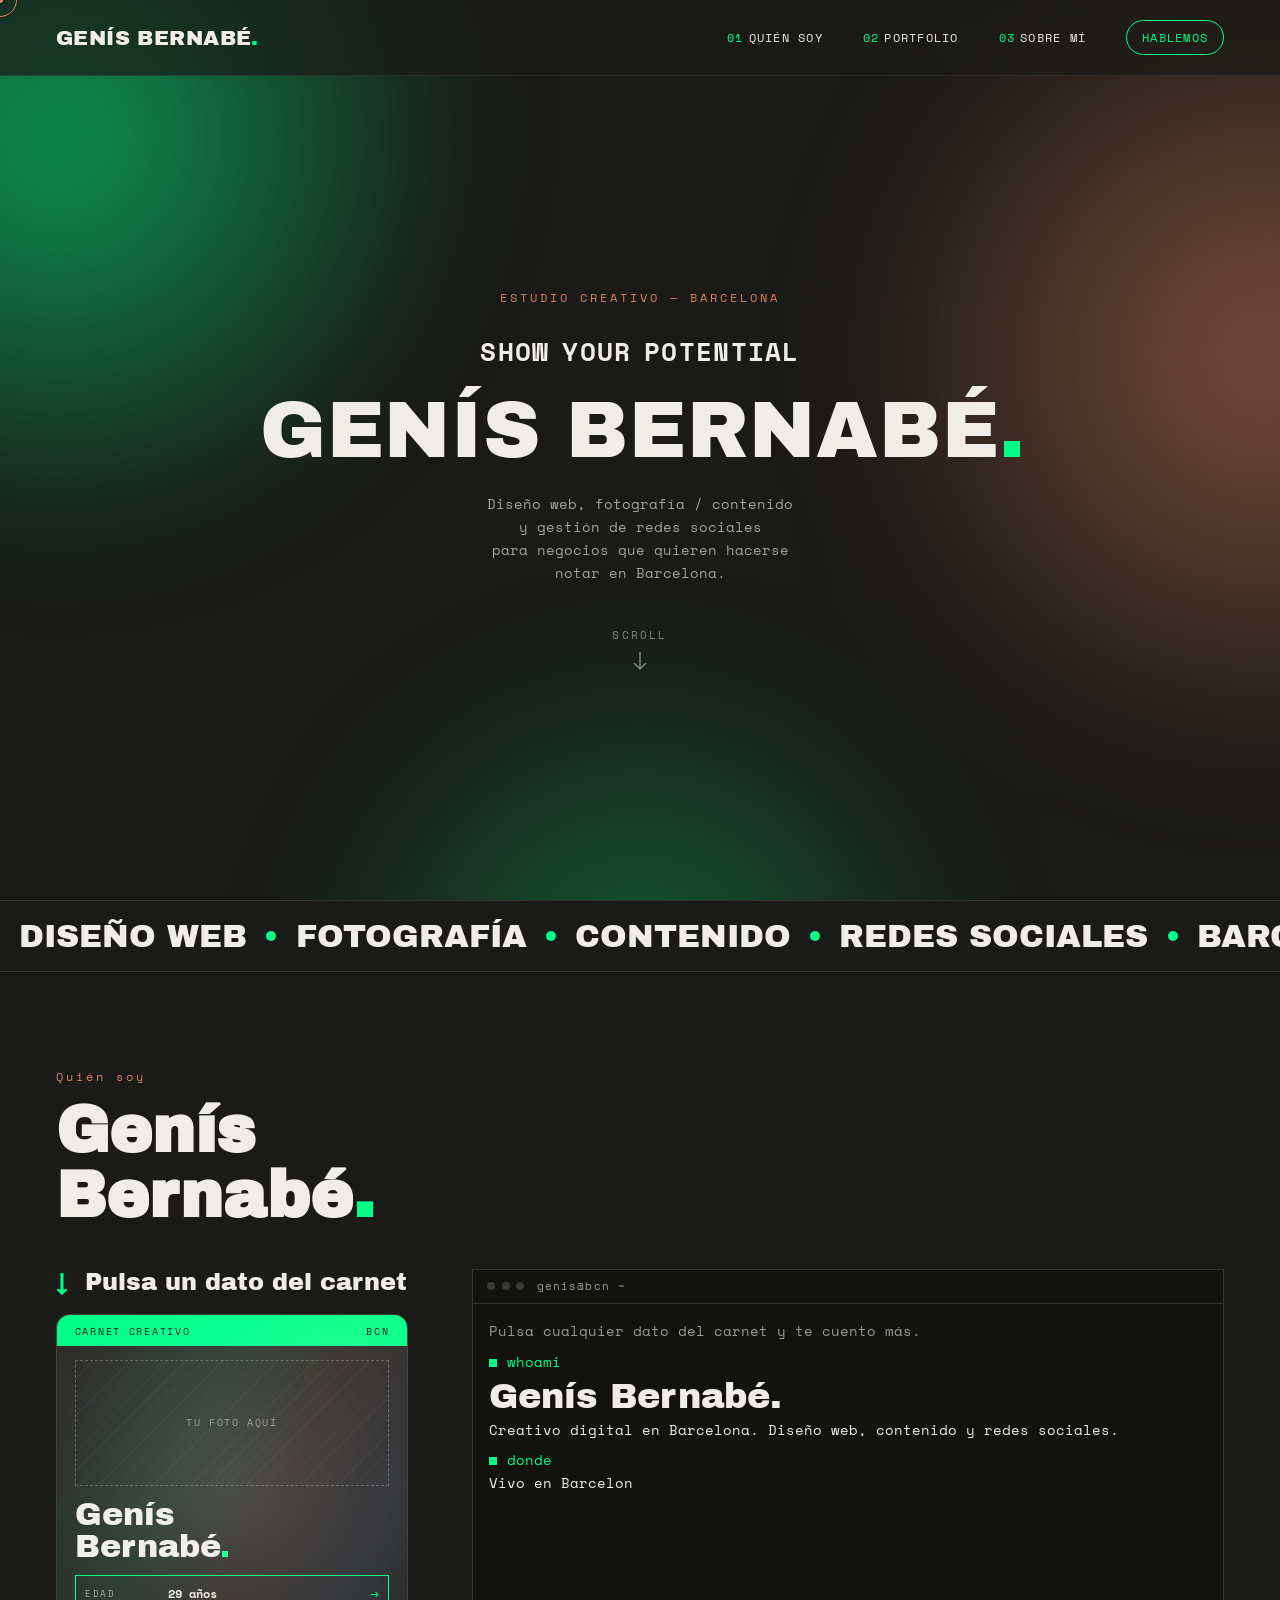
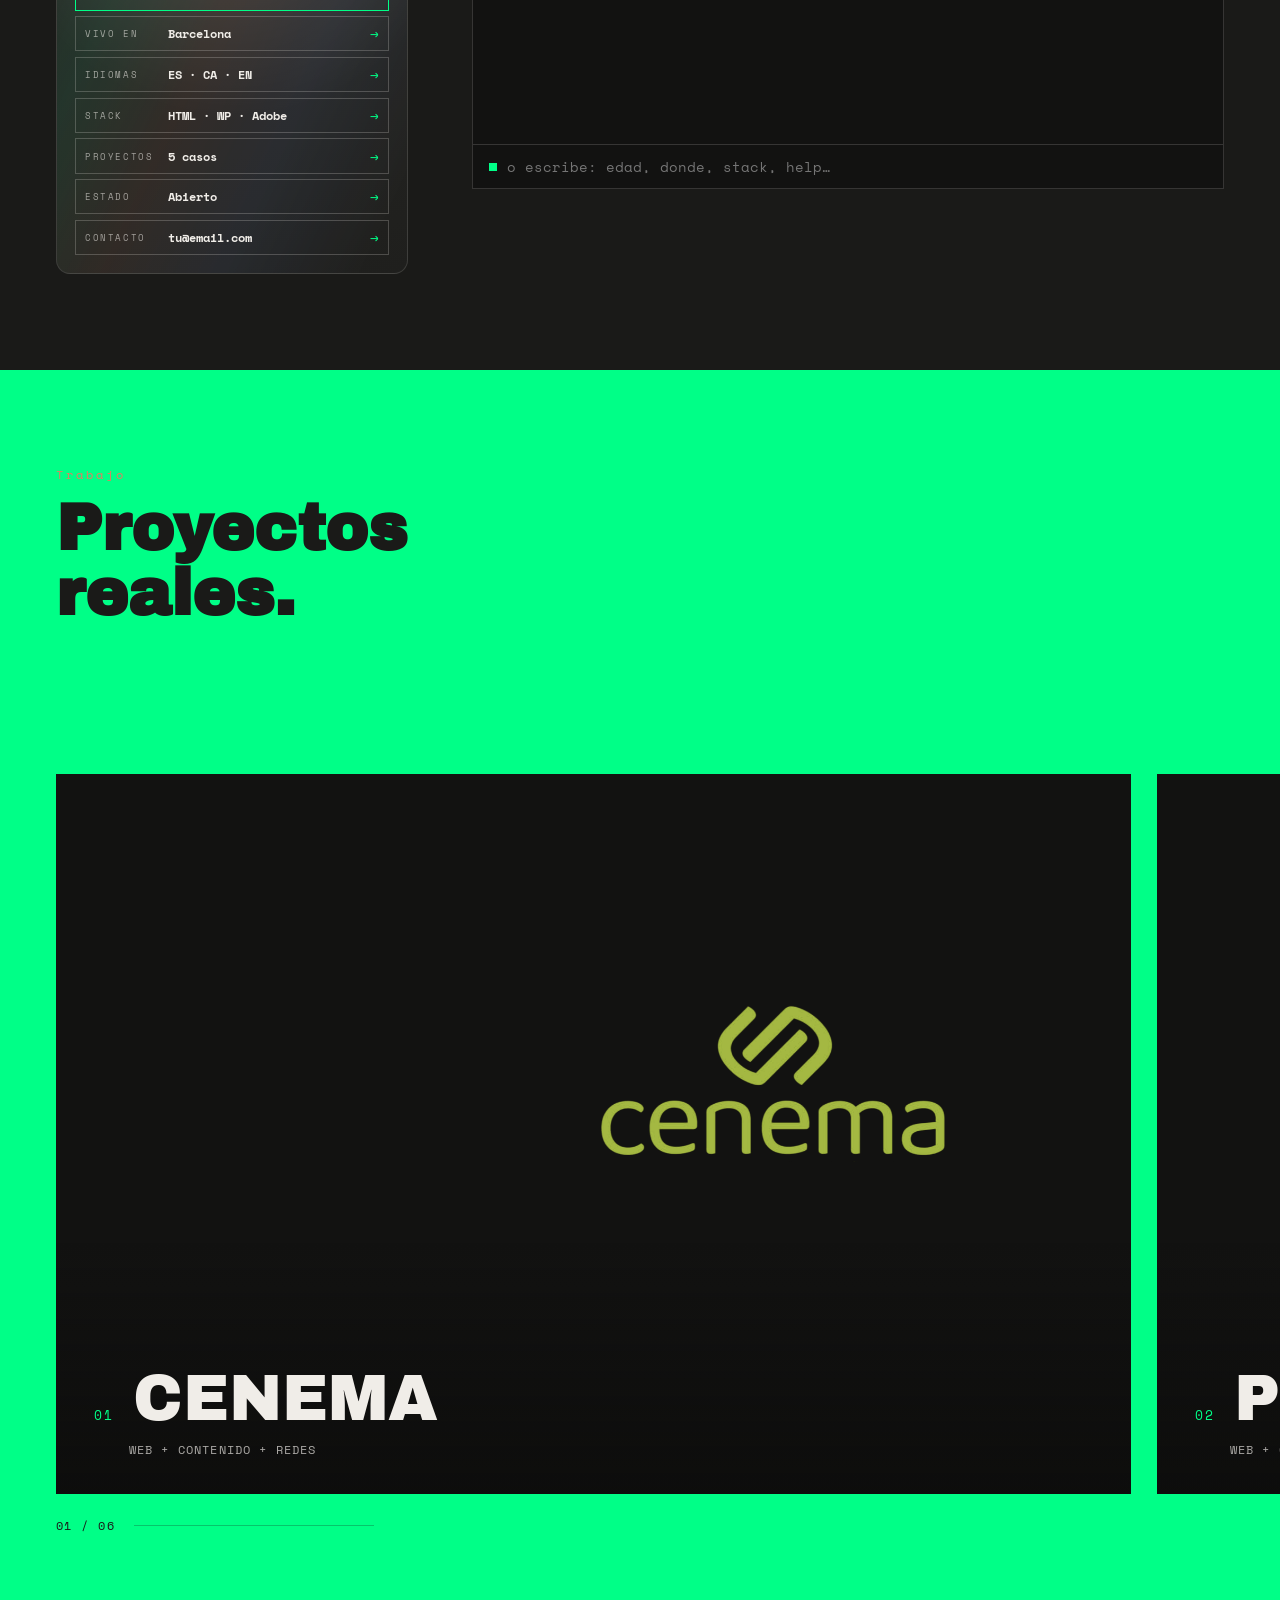
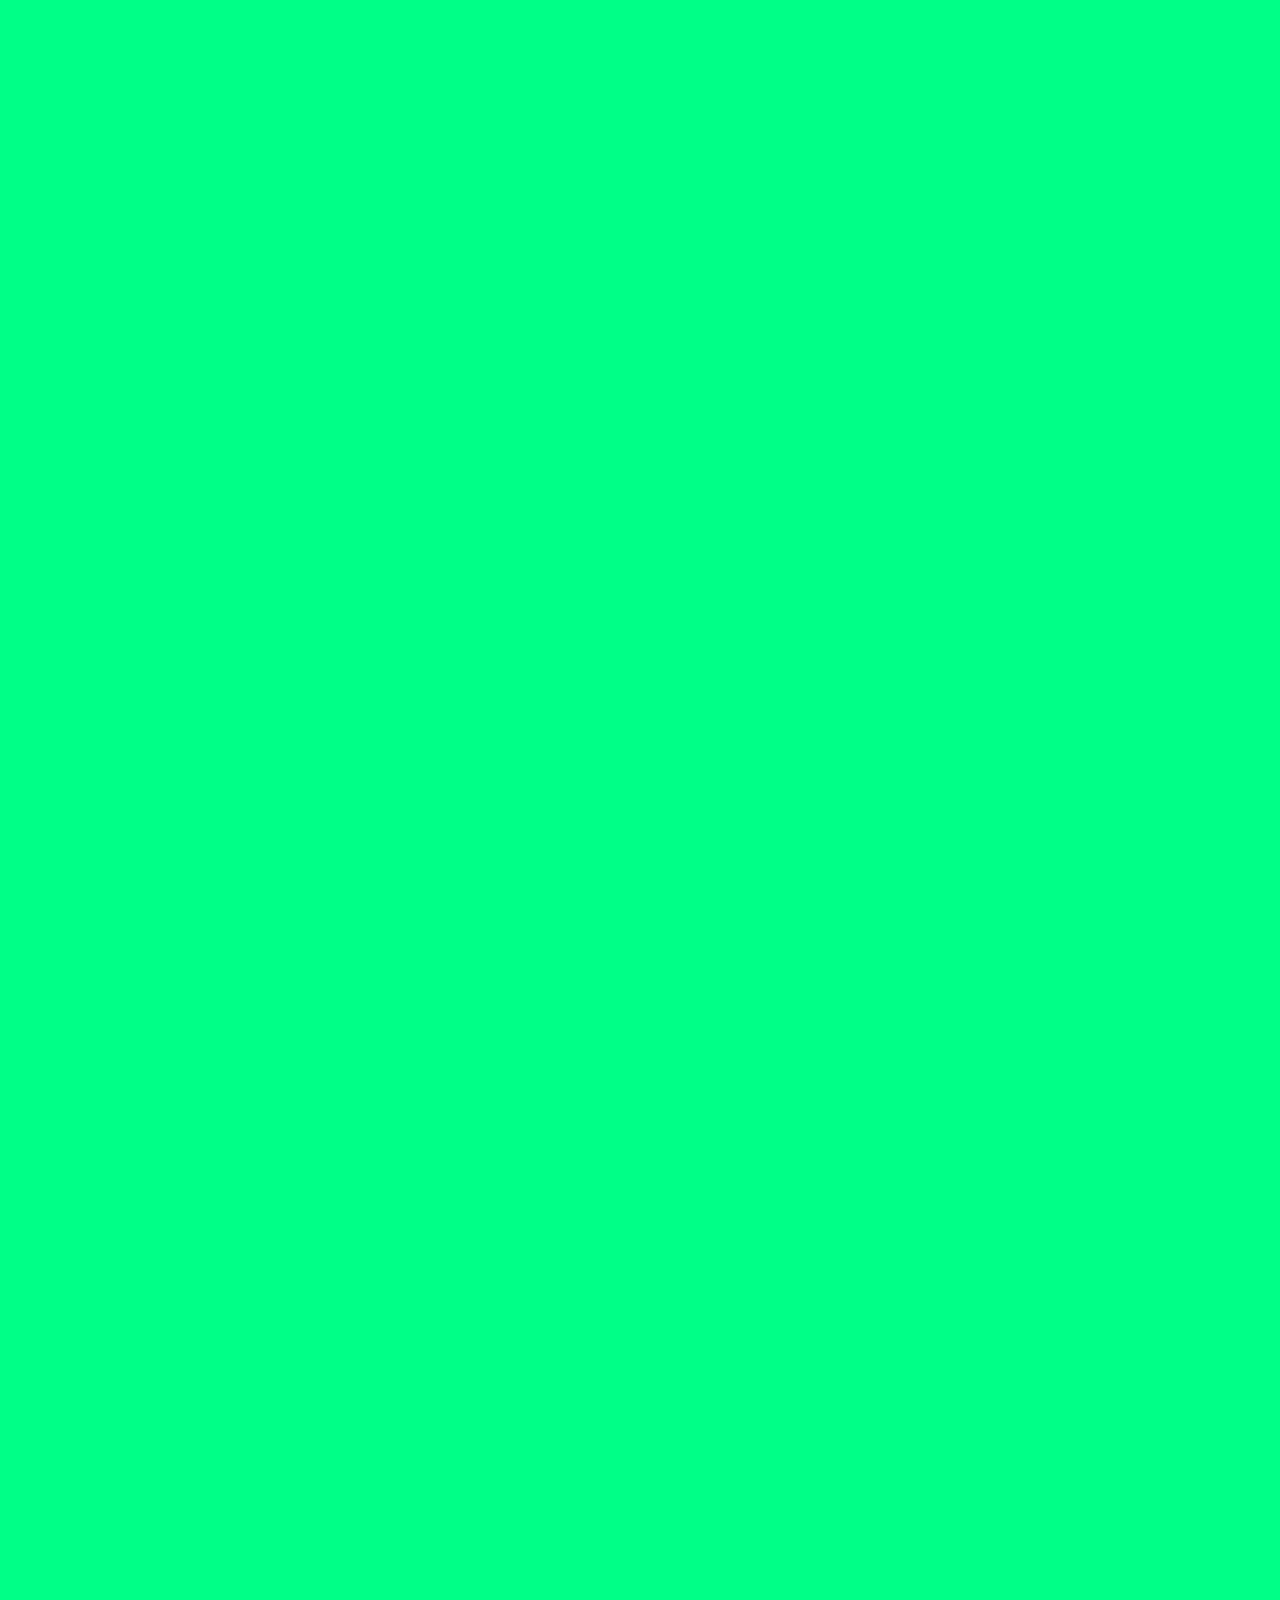
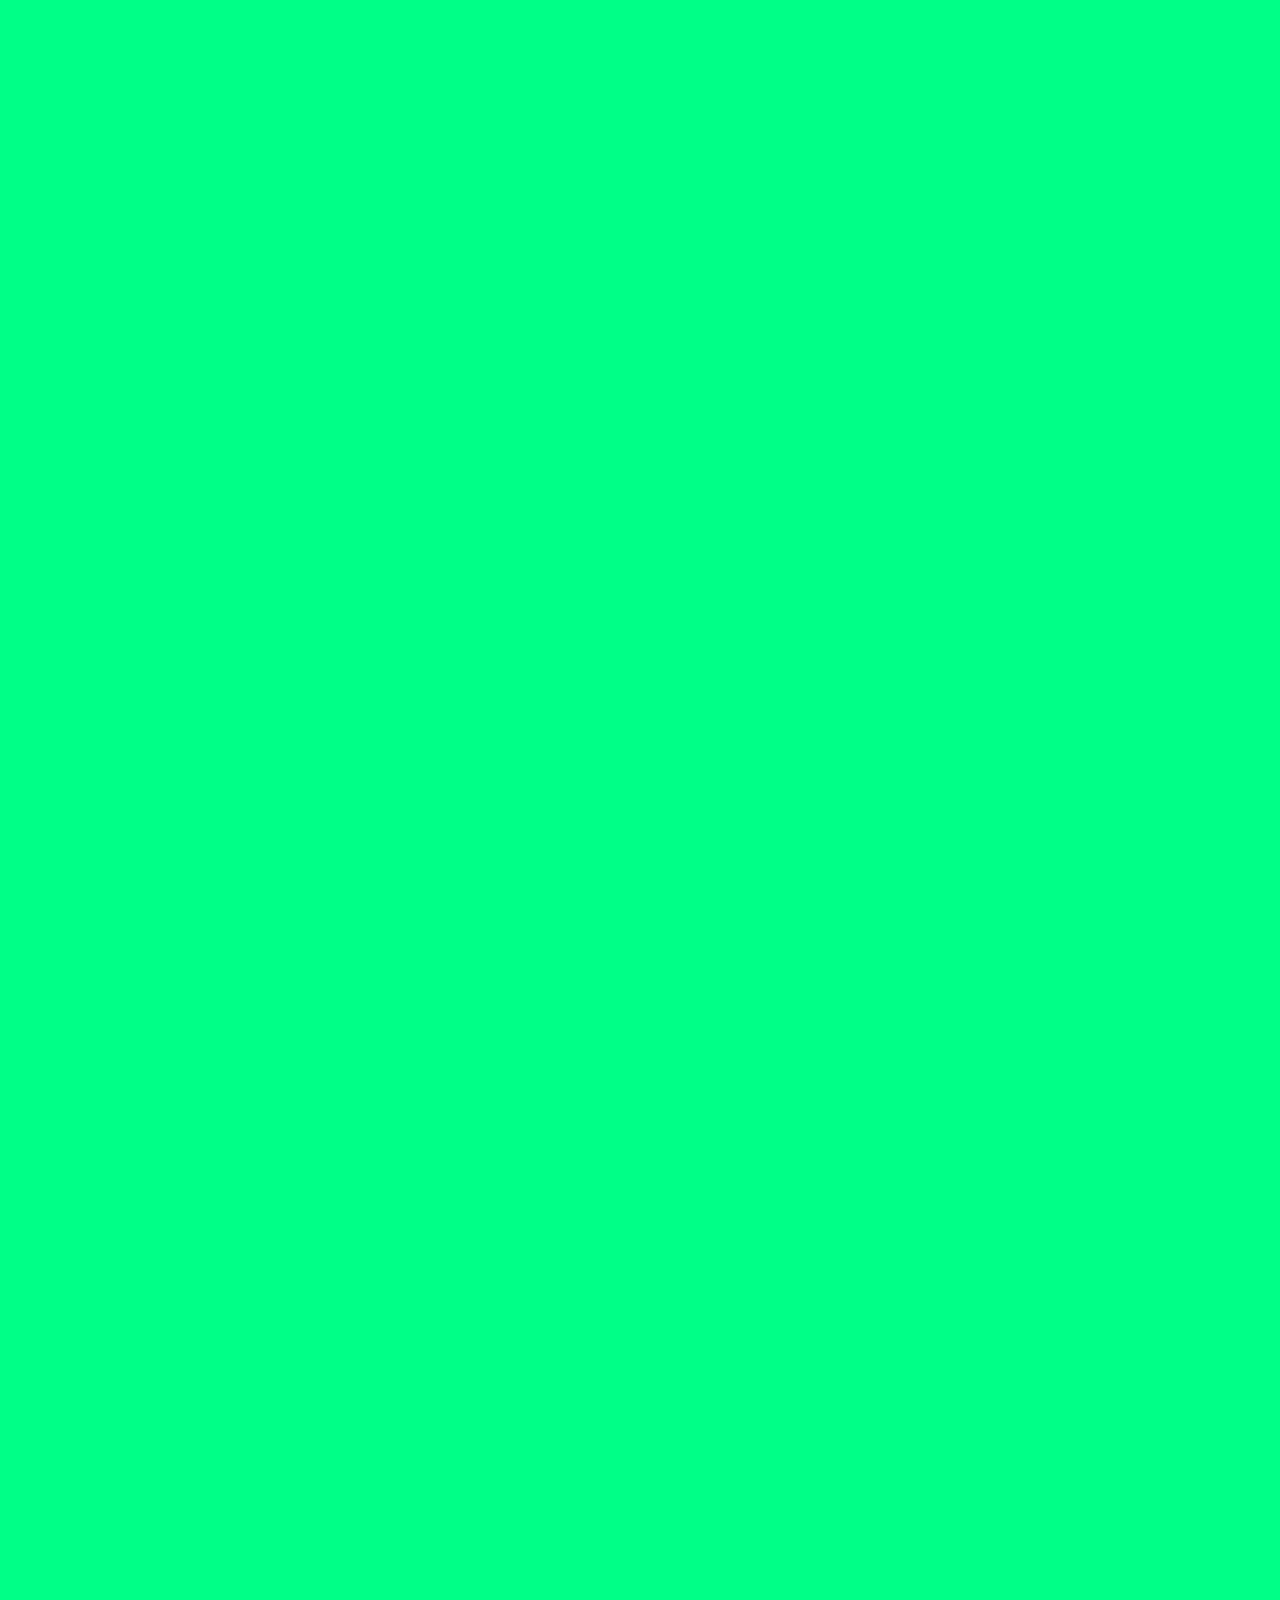
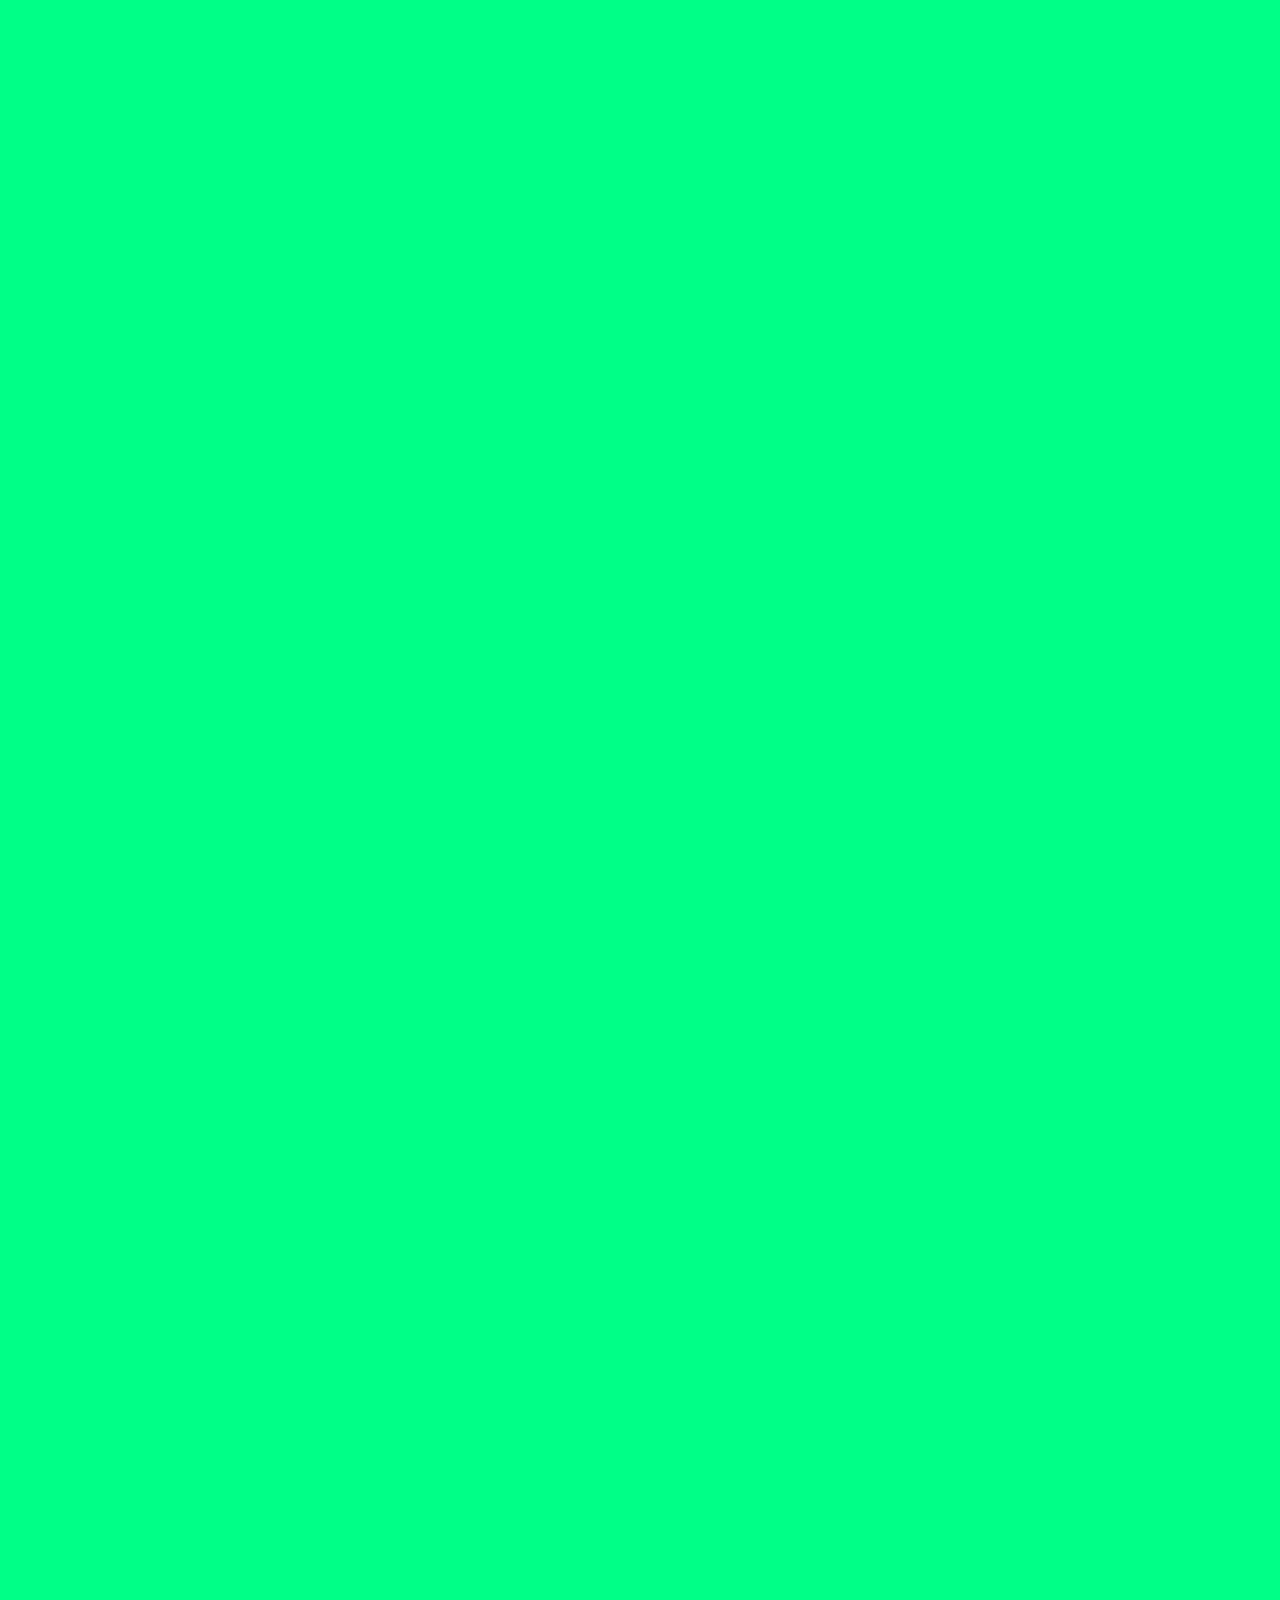
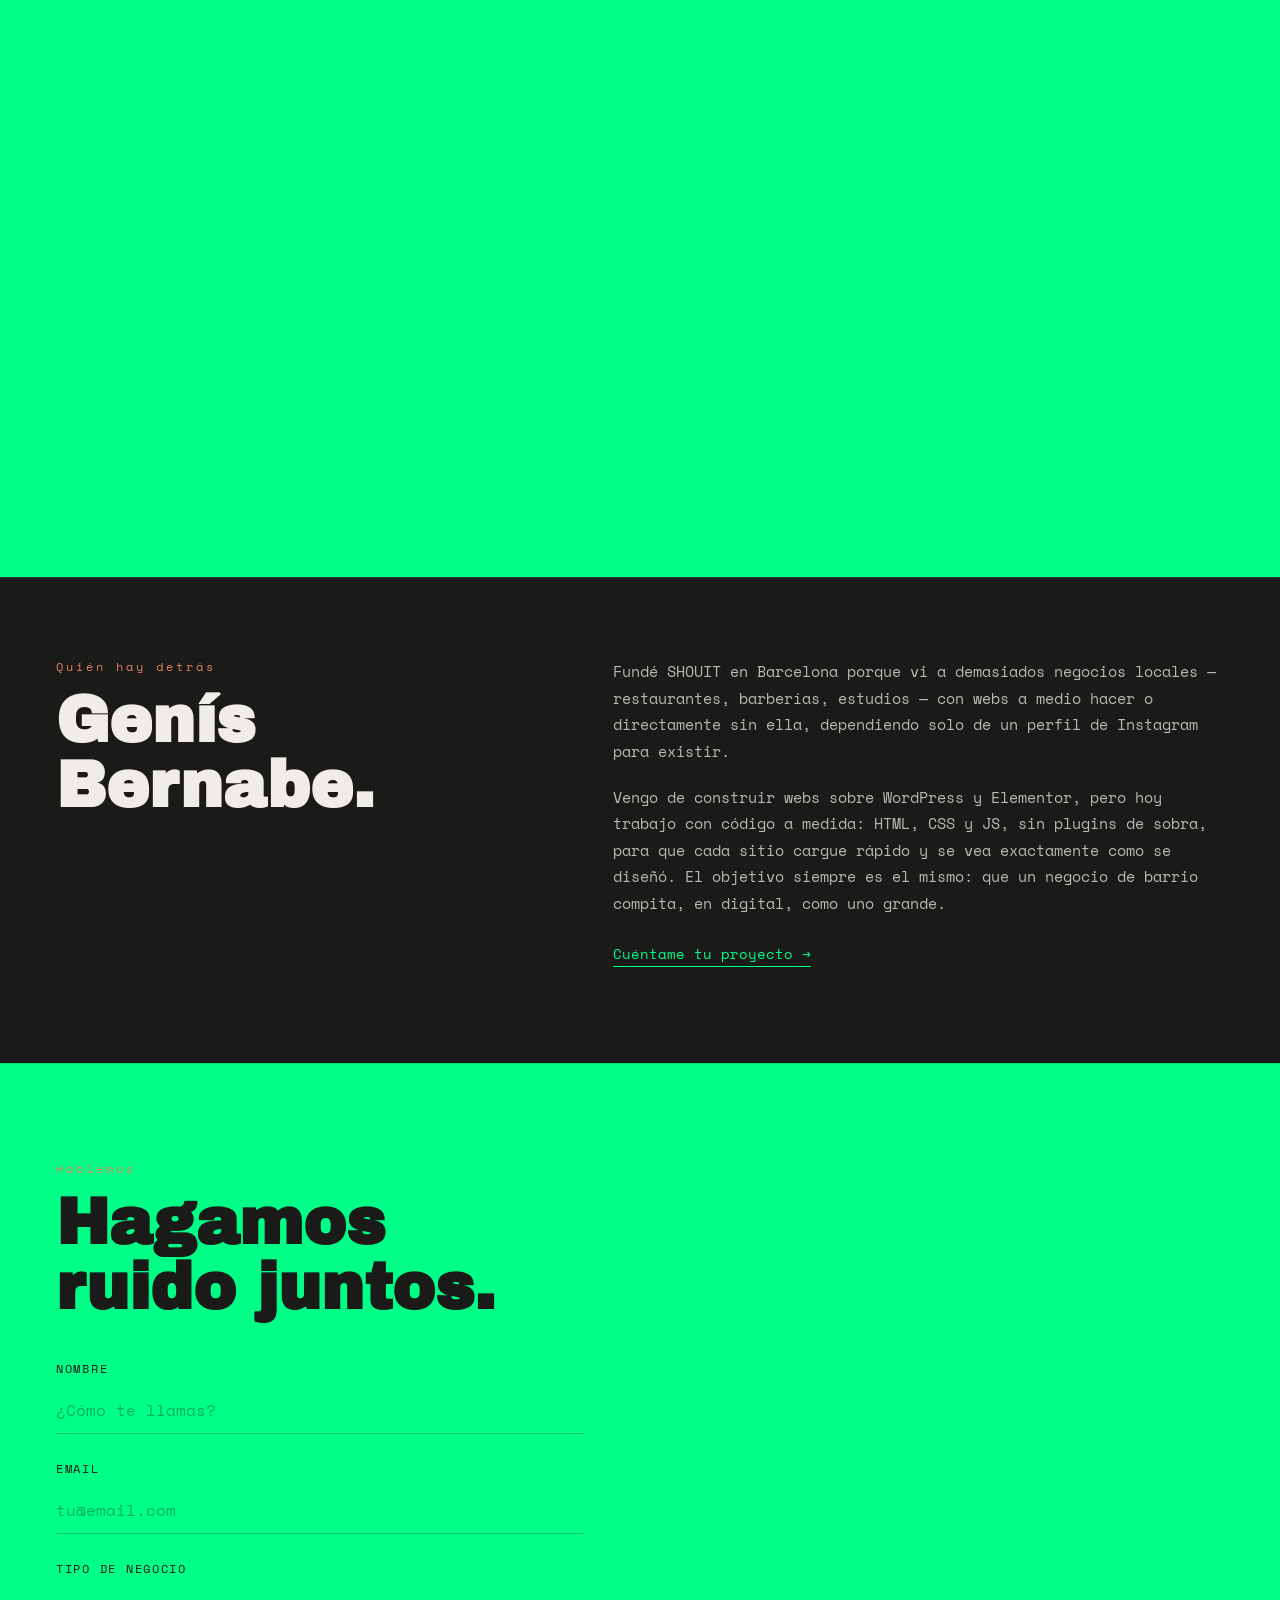
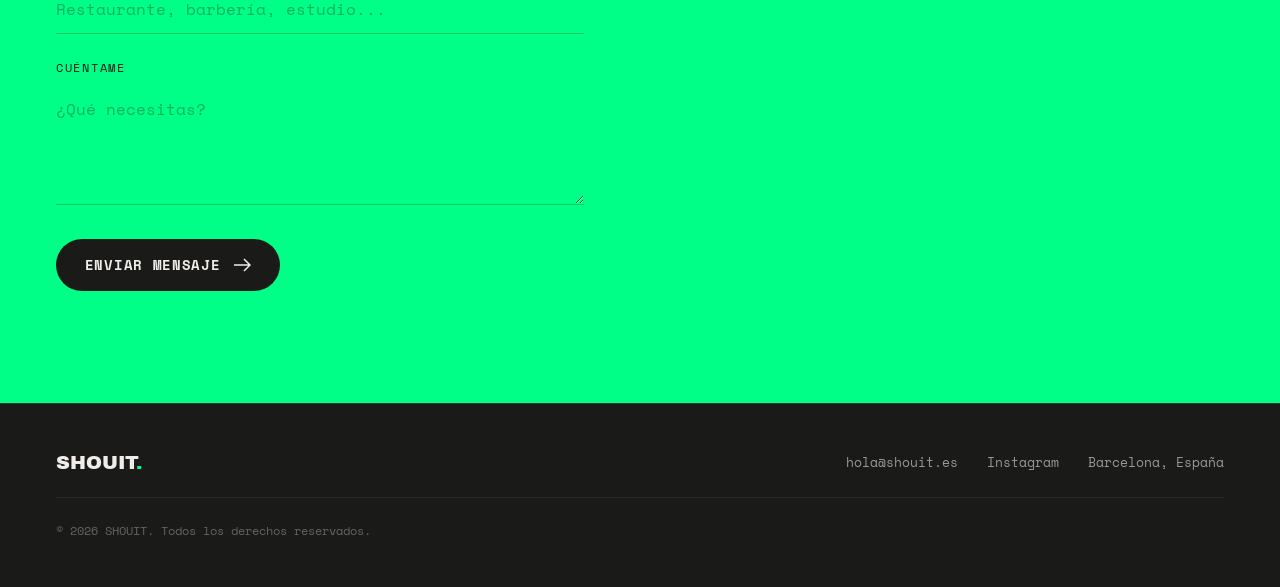
==== index.html @ 122428af "Quién soy: carnet oscuro, sin símbolos de dólar y ayuda más visible" ====
<!DOCTYPE html>
<html lang="es">
<head>
<meta charset="UTF-8">
<meta name="viewport" content="width=device-width, initial-scale=1.0">
<title>SHOUIT — Estudio creativo en Barcelona</title>
<meta name="description" content="SHOUIT es un estudio creativo en Barcelona: diseño web, fotografía y contenido, y gestión de redes sociales para negocios locales.">

<link rel="preconnect" href="https://fonts.googleapis.com">
<link rel="preconnect" href="https://fonts.gstatic.com" crossorigin>
<link href="https://fonts.googleapis.com/css2?family=Archivo+Black&family=Space+Mono:ital,wght@0,400;0,700;1,400&display=swap" rel="stylesheet">

<link rel="stylesheet" href="style.css">
</head>
<body class="home">

<!-- ============ CUSTOM CURSOR ============ -->
<div class="cursor" id="cursor" aria-hidden="true">
  <div class="cursor__dot"></div>
  <div class="cursor__ring"></div>
</div>

<!-- ============ NAV ============ -->
<header class="nav" id="nav">
  <a href="#top" class="nav__logo">GENÍS BERNABÉ<span class="dot">.</span></a>

  <nav class="nav__links" id="navLinks">
    <a href="#quien-soy"><span>01</span> Quién soy</a>
    <a href="#portfolio"><span>02</span> Portfolio</a>
    <a href="#sobre-mi"><span>03</span> Sobre mí</a>
    <a href="#contacto" class="nav__cta">Hablemos</a>
  </nav>

  <button class="nav__burger" id="burger" aria-label="Abrir menú" aria-expanded="false">
    <span></span><span></span>
  </button>
</header>

<main id="top">

  <!-- ============ HERO ============ -->
  <section class="hero" id="hero">
    <div class="hero__bg" aria-hidden="true">
      <span class="hero__blob hero__blob--1"></span>
      <span class="hero__blob hero__blob--2"></span>
      <span class="hero__blob hero__blob--3"></span>
    </div>

    <p class="hero__eyebrow">ESTUDIO CREATIVO — BARCELONA</p>

    <h1 class="hero__prompt" id="heroPrompt" aria-label="SHOW YOUR POTENTIAL">
      <span class="w">SHOW</span> <span class="w">YOUR</span> <span class="w">POTENTIAL</span>
    </h1>

    <div class="hero__brand" id="heroBrand" aria-label="Genís Bernabé"></div>

    <p class="hero__sub">
      Diseño web, fotografía / contenido y gestión de redes sociales<br>
      para negocios que quieren hacerse notar en Barcelona.
    </p>

    <a href="#quien-soy" class="hero__scroll">
      <span>Scroll</span>
      <svg width="14" height="20" viewBox="0 0 14 20" fill="none"><path d="M7 1v17M1 12l6 6 6-6" stroke="currentColor" stroke-width="1.5"/></svg>
    </a>
  </section>

  <!-- ============ MARQUEE ============ -->
  <div class="marquee">
    <div class="marquee__track">
      <span>DISEÑO WEB</span><i></i><span>FOTOGRAFÍA</span><i></i><span>CONTENIDO</span><i></i><span>REDES SOCIALES</span><i></i><span>BARCELONA</span><i></i>
      <span>DISEÑO WEB</span><i></i><span>FOTOGRAFÍA</span><i></i><span>CONTENIDO</span><i></i><span>REDES SOCIALES</span><i></i><span>BARCELONA</span><i></i>
    </div>
  </div>

  <!-- ============ QUIÉN SOY ============ -->
  <!-- TODO: datos de EJEMPLO (edad, idiomas, stack, disponibilidad, email). Los textos de la terminal y la fecha de nacimiento están en script.js, objeto QS. -->
  <section class="qs" id="quien-soy">
    <div class="section-head qs__head">
      <div>
        <p class="section-head__eyebrow">Quién soy</p>
        <h2 class="section-head__title">Genís<br>Bernabé<span class="dot">.</span></h2>
      </div>
    </div>

    <div class="qs__wrap">
      <div class="qs__left">
      <p class="qs__hint"><span aria-hidden="true">↓</span> Pulsa un dato del carnet</p>
      <div class="qs-scene" id="qsScene">
        <div class="qs-card" id="qsCard">
          <div class="qs-face">
            <div class="qs-stripe"><span>Carnet creativo</span><span>BCN</span></div>
            <!-- TODO: sustituir por tu foto (formato 4:5) -->
            <div class="qs-pic">Tu foto aquí</div>
            <div class="qs-name">Genís<br>Bernabé<i aria-hidden="true"></i></div>
            <div class="qs-fields">
              <button type="button" class="qs-fld is-hint" data-cmd="edad"><small>Edad</small><b data-v="edad"></b><em aria-hidden="true">→</em></button>
              <button type="button" class="qs-fld" data-cmd="donde"><small>Vivo en</small><b data-v="donde"></b><em aria-hidden="true">→</em></button>
              <button type="button" class="qs-fld" data-cmd="idiomas"><small>Idiomas</small><b data-v="idiomas"></b><em aria-hidden="true">→</em></button>
              <button type="button" class="qs-fld" data-cmd="stack"><small>Stack</small><b data-v="stack"></b><em aria-hidden="true">→</em></button>
              <button type="button" class="qs-fld" data-cmd="proyectos"><small>Proyectos</small><b data-v="proyectos"></b><em aria-hidden="true">→</em></button>
              <button type="button" class="qs-fld" data-cmd="disponible"><small>Estado</small><b data-v="disponible"></b><em aria-hidden="true">→</em></button>
              <button type="button" class="qs-fld" data-cmd="contacto"><small>Contacto</small><b data-v="contacto"></b><em aria-hidden="true">→</em></button>
            </div>
            <div class="qs-foil" aria-hidden="true"></div>
            <div class="qs-glare" aria-hidden="true"></div>
          </div>
        </div>
      </div>
      </div>

      <div class="qs-term">
        <div class="qs-term__bar" aria-hidden="true"><i></i><i></i><i></i><span>genis@bcn ~</span></div>
        <div class="qs-out" id="qsOut" role="log" aria-live="polite"></div>
        <form class="qs-in" id="qsForm" autocomplete="off">
          <span class="qs-in__mark" aria-hidden="true"></span>
          <input id="qsCmd" type="text" aria-label="Escribe un comando" placeholder="o escribe: edad, donde, stack, help…" spellcheck="false" autocapitalize="off">
        </form>
      </div>
    </div>
  </section>

  <!-- ============ PORTFOLIO ============ -->
  <section class="portfolio on-light" id="portfolio">
    <div class="section-head">
      <p class="section-head__eyebrow">Trabajo</p>
      <h2 class="section-head__title">Proyectos<br>reales.</h2>
    </div>

    <div class="pf" id="pf">
      <div class="pf__sticky">
        <div class="pf__track" id="pfTrack">

          <a class="pf__panel pf__panel--stage" href="/proyectos/cenema.html" style="--tint:#a5bd3c">
            <div class="pf__shot pf__shot--logo">
              <img class="pf__logo" src="/img/proyectos/cenema/cenema-logo.png" alt="Logotipo de CENEMA" style="--lw:32cqw" width="1298" height="588" decoding="async">
            </div>
            <div class="pf__scrim"></div>
            <div class="pf__cap">
              <div>
                <div class="pf__title"><span class="pf__num">01</span><span class="pf__name">CENEMA</span></div>
                <p class="pf__tag">Web + Contenido + Redes</p>
              </div>
              <span class="pf__view">Ver proyecto →</span>
            </div>
          </a>

          <a class="pf__panel pf__panel--stage" href="/proyectos/mataro.html" style="--tint:#2f6fd8">
            <div class="pf__shot pf__shot--logo">
              <img class="pf__logo" src="/img/proyectos/port%20de%20mataro/mataro-logo.png" alt="Logotipo del Port de Mataró" style="--lw:30cqw" width="996" height="353" decoding="async">
            </div>
            <div class="pf__scrim"></div>
            <div class="pf__cap">
              <div>
                <div class="pf__title"><span class="pf__num">02</span><span class="pf__name">Port de Mataró</span></div>
                <p class="pf__tag">Web + Contenido + Redes</p>
              </div>
              <span class="pf__view">Ver proyecto →</span>
            </div>
          </a>

          <a class="pf__panel pf__panel--stage" href="/proyectos/olimfit.html" style="--tint:#3aaa35">
            <div class="pf__shot pf__shot--logo">
              <img class="pf__logo" src="/img/proyectos/olimfit/olimfit-logo.png" alt="Logotipo de Olimfit" style="--lw:20cqw" width="284" height="282" decoding="async">
            </div>
            <div class="pf__scrim"></div>
            <div class="pf__cap">
              <div>
                <div class="pf__title"><span class="pf__num">03</span><span class="pf__name">Olimfit</span></div>
                <p class="pf__tag">Contenido + Redes</p>
              </div>
              <span class="pf__view">Ver proyecto →</span>
            </div>
          </a>

          <a class="pf__panel pf__panel--stage" href="/proyectos/eurofitness.html">
            <div class="pf__shot pf__shot--logo">
              <img class="pf__logo" src="/img/proyectos/eurofitness/eurofitness-logo.png" alt="Logotipo de Eurofitness" style="--lw:30cqw" width="499" height="225" decoding="async">
            </div>
            <div class="pf__scrim"></div>
            <div class="pf__cap">
              <div>
                <div class="pf__title"><span class="pf__num">04</span><span class="pf__name">Eurofitness</span></div>
                <p class="pf__tag">Contenido + Redes</p>
              </div>
              <span class="pf__view">Ver proyecto →</span>
            </div>
          </a>

          <a class="pf__panel pf__panel--stage" href="/proyectos/eurofitness-edu.html">
            <div class="pf__shot pf__shot--logo">
              <img class="pf__logo" src="/img/proyectos/eurofitness-edu/eurofitness-edu-logo.png" alt="Logotipo de Eurofitness EDU" style="--lw:32cqw" width="479" height="153" decoding="async">
            </div>
            <div class="pf__scrim"></div>
            <div class="pf__cap">
              <div>
                <div class="pf__title"><span class="pf__num">05</span><span class="pf__name">Eurofitness EDU</span></div>
                <p class="pf__tag">Contenido + Redes</p>
              </div>
              <span class="pf__view">Ver proyecto →</span>
            </div>
          </a>

          <a class="pf__panel pf__panel--cta" href="#contacto">
            <span class="pf__num">¿El siguiente?</span>
            <span class="pf__name">Tu proyecto<br>aquí</span>
            <span class="pf__go">Hablemos →</span>
          </a>

        </div>

        <div class="pf__meta" aria-hidden="true">
          <span class="pf__count" id="pfCount">01 / 06</span>
          <span class="pf__bar"><i id="pfBar"></i></span>
        </div>
      </div>
    </div>
  </section>

  <!-- ============ SOBRE MÍ ============ -->
  <section class="about" id="sobre-mi">
    <div class="about__col">
      <p class="section-head__eyebrow">Quién hay detrás</p>
      <h2 class="section-head__title">Genís<br>Bernabe.</h2>
    </div>
    <div class="about__col about__text">
      <p>Fundé SHOUIT en Barcelona porque vi a demasiados negocios locales — restaurantes, barberías, estudios — con webs a medio hacer o directamente sin ella, dependiendo solo de un perfil de Instagram para existir.</p>
      <p>Vengo de construir webs sobre WordPress y Elementor, pero hoy trabajo con código a medida: HTML, CSS y JS, sin plugins de sobra, para que cada sitio cargue rápido y se vea exactamente como se diseñó. El objetivo siempre es el mismo: que un negocio de barrio compita, en digital, como uno grande.</p>
      <a href="#contacto" class="about__link">Cuéntame tu proyecto →</a>
    </div>
  </section>

  <!-- ============ CONTACTO ============ -->
  <section class="contact on-light" id="contacto">
    <div class="section-head">
      <p class="section-head__eyebrow">Hablemos</p>
      <h2 class="section-head__title">Hagamos<br>ruido juntos.</h2>
    </div>

    <form class="form" action="https://formspree.io/f/xjgjvbzg" method="POST">
      <div class="form__row">
        <label for="name">Nombre</label>
        <input id="name" name="name" type="text" required placeholder="¿Cómo te llamas?">
      </div>
      <div class="form__row">
        <label for="email">Email</label>
        <input id="email" name="email" type="email" required placeholder="tu@email.com">
      </div>
      <div class="form__row">
        <label for="business">Tipo de negocio</label>
        <input id="business" name="business" type="text" placeholder="Restaurante, barbería, estudio...">
      </div>
      <div class="form__row">
        <label for="message">Cuéntame</label>
        <textarea id="message" name="message" rows="4" required placeholder="¿Qué necesitas?"></textarea>
      </div>
      <button type="submit" class="form__submit">
        <span>Enviar mensaje</span>
        <svg width="18" height="14" viewBox="0 0 18 14" fill="none"><path d="M1 7h16M11 1l6 6-6 6" stroke="currentColor" stroke-width="1.5"/></svg>
      </button>
    </form>
  </section>

</main>

<!-- ============ FOOTER ============ -->
<footer class="footer">
  <a href="#top" class="footer__brand">SHOUIT<span class="dot">.</span></a>
  <div class="footer__meta">
    <a href="mailto:hola@shouit.es">hola@shouit.es</a>
    <a href="https://instagram.com" target="_blank" rel="noopener">Instagram</a>
    <span>Barcelona, España</span>
  </div>
  <p class="footer__copy">© <span id="year"></span> SHOUIT. Todos los derechos reservados.</p>
</footer>

<script src="script.js"></script>
</body>
</html>
---- style.css ----
/* ==========================================================
   SHOUIT — design tokens
   ========================================================== */
:root{
  --black:#1a1a18;
  --white:#f0ede8;
  --green:#00ff87;
  --accent:#e0805f;

  --font-display:'Archivo Black', sans-serif;
  --font-mono:'Space Mono', monospace;

  --nav-h:76px;
  --ease:cubic-bezier(.16,1,.3,1);

  --ink:var(--white);
}

/* Sections that sit on a light (green) background flip their ink color
   automatically — every rule below that reads var(--ink) adapts without
   needing a separate light-mode copy of each rule. */
.on-light{
  --ink:var(--black);
  background:var(--green);
  color:var(--ink);
}

*,*::before,*::after{box-sizing:border-box;margin:0;padding:0;}

html{scroll-behavior:smooth;}

body{
  background:var(--black);
  color:var(--ink);
  font-family:var(--font-mono);
  overflow-x:hidden;
  cursor:none;
}

a{color:inherit;text-decoration:none;}
button{font:inherit;color:inherit;background:none;border:0;cursor:none;}
ul{list-style:none;}
img{max-width:100%;display:block;}

::selection{background:var(--green);color:var(--black);}

.dot{color:var(--green);}

@media (hover:none), (pointer:coarse){
  body, a, button{cursor:auto;}
  .cursor{display:none;}
}

/* ==========================================================
   Custom cursor
   ========================================================== */
.cursor{position:fixed;top:0;left:0;z-index:300;pointer-events:none;}
.cursor__dot,.cursor__ring{
  position:fixed;top:0;left:0;
  border-radius:50%;
  transform:translate(-50%,-50%);
  pointer-events:none;
}
.cursor__dot{width:6px;height:6px;background:var(--accent);}
.cursor__ring{
  width:34px;height:34px;
  border:1px solid var(--accent);
  transition:width .25s var(--ease),height .25s var(--ease),
             border-color .25s var(--ease),background .25s var(--ease);
}
.cursor.is-active .cursor__ring{
  width:56px;height:56px;
  background:color-mix(in srgb, var(--accent) 15%, transparent);
  border-color:var(--white);
}

/* ==========================================================
   Nav
   ========================================================== */
.nav{
  --ink:var(--white);
  position:fixed;top:0;left:0;right:0;z-index:100;
  height:var(--nav-h);
  display:flex;align-items:center;justify-content:space-between;
  padding:0 clamp(1.5rem,5vw,3.5rem);
  background:rgba(26,26,24,.7);
  backdrop-filter:blur(10px);
  border-bottom:1px solid color-mix(in srgb, var(--ink) 8%, transparent);
}
.nav__logo{
  font-family:var(--font-display);
  font-size:1.3rem;
  letter-spacing:.02em;
}
.nav__links{display:flex;align-items:center;gap:2.5rem;}
.nav__links a{
  font-size:.78rem;
  text-transform:uppercase;
  letter-spacing:.1em;
  display:flex;align-items:center;gap:.4em;
  position:relative;
}
.nav__links a span{color:var(--green);}
.nav__links a:not(.nav__cta)::after{
  content:'';position:absolute;left:0;bottom:-4px;width:0;height:1px;
  background:var(--green);transition:width .3s var(--ease);
}
.nav__links a:not(.nav__cta):hover::after{width:100%;}
.nav__cta{
  border:1px solid var(--green);
  color:var(--green);
  padding:.6em 1.2em;
  border-radius:100px;
  transition:background .25s var(--ease),color .25s var(--ease);
}
.nav__cta:hover{background:var(--green);color:var(--black);}

.nav__burger{
  display:none;
  width:32px;height:22px;
  position:relative;
  flex-direction:column;justify-content:space-between;
}
.nav__burger span{
  display:block;height:2px;width:100%;background:var(--white);
  transition:transform .3s var(--ease),opacity .3s var(--ease);
}

/* ==========================================================
   Hero
   ========================================================== */
.hero{
  position:relative;
  min-height:100vh;
  padding:calc(var(--nav-h) + 3rem) clamp(1.5rem,5vw,3.5rem) 4rem;
  display:flex;flex-direction:column;align-items:center;justify-content:center;
  text-align:center;
  gap:1.6rem;
  overflow:hidden;
  background:var(--black);
}
.hero > *{position:relative;z-index:1;}

.hero__bg{
  position:absolute;inset:-20%;
  z-index:0;
  filter:blur(60px);
  pointer-events:none;
  /* Entrada: la página arranca en negro y las manchas se van encendiendo */
  opacity:0;
  animation:heroWake 1.6s ease-out .1s forwards;
}
@keyframes heroWake{to{opacity:1;}}

/* En la portada, el menú aparece cuando termina la entrada del nombre
   (script.js ajusta el momento exacto con --nav-d) */
.home .nav{
  opacity:0;
  animation:fadeUp .6s var(--ease) var(--nav-d, 1.9s) forwards;
}
.hero__blob{
  position:absolute;
  border-radius:50%;
  mix-blend-mode:screen;
}
.hero__blob--1{
  width:45%;height:70%;left:-5%;top:-10%;
  background:radial-gradient(circle, color-mix(in srgb, var(--green) 55%, transparent), transparent 70%);
  animation:heroBlobA 8s ease-in-out infinite;
}
.hero__blob--2{
  width:50%;height:65%;right:-10%;top:10%;
  background:radial-gradient(circle, color-mix(in srgb, var(--accent) 50%, transparent), transparent 70%);
  animation:heroBlobB 9.5s ease-in-out infinite;
}
.hero__blob--3{
  width:40%;height:55%;left:30%;bottom:-20%;
  background:radial-gradient(circle, color-mix(in srgb, var(--green) 30%, transparent), transparent 70%);
  animation:heroBlobC 11s ease-in-out infinite;
}
@keyframes heroBlobA{
  0%,100%{transform:translate(0,0) scale(1);}
  25%{transform:translate(14%,16%) scale(1.2);}
  50%{transform:translate(-6%,10%) scale(.9);}
  75%{transform:translate(10%,-8%) scale(1.1);}
}
@keyframes heroBlobB{
  0%,100%{transform:translate(0,0) scale(1);}
  25%{transform:translate(-16%,-10%) scale(1.15);}
  50%{transform:translate(8%,-14%) scale(.92);}
  75%{transform:translate(-10%,8%) scale(1.1);}
}
@keyframes heroBlobC{
  0%,100%{transform:translate(0,0) scale(1);}
  25%{transform:translate(10%,-14%) scale(1.25);}
  50%{transform:translate(-14%,-4%) scale(.9);}
  75%{transform:translate(6%,10%) scale(1.1);}
}

.hero__eyebrow{
  font-size:.75rem;letter-spacing:.25em;
  color:var(--accent);
  opacity:0;
  animation:fadeUp .6s var(--ease) var(--d, 1.8s) forwards;
}
.hero__prompt{
  font-family:var(--font-mono);
  font-weight:700;
  font-size:clamp(1rem,2.6vw,1.6rem);
  letter-spacing:.05em;
  text-transform:uppercase;
  display:flex;flex-wrap:wrap;gap:.5em;justify-content:center;
}
.hero__prompt .w{
  opacity:0;transform:translateY(1em);
  animation:wordIn .6s var(--ease) forwards;
}
@keyframes wordIn{to{opacity:1;transform:translateY(0);}}

.hero__brand{
  font-family:var(--font-display);
  font-size:clamp(2.6rem,6.2vw,5.5rem);
  line-height:.9;
  letter-spacing:.01em;
  color:var(--white);
  display:flex;flex-wrap:wrap;justify-content:center;
  column-gap:.32em;row-gap:.12em; /* row-gap leaves room for the accents on Í and É */
}
.hero__word{
  display:inline-flex;align-items:baseline;white-space:nowrap;
  /* Recorta solo lo que queda por debajo de la línea del texto
     (por arriba y a los lados no, para las tildes y el punto) */
  clip-path:inset(-1em -100vw 0 -100vw);
}
/* Punto final verde: entra desde la derecha y se posa en la línea del texto */
.hero__dot{
  width:.2em;height:.2em;margin-left:.06em;flex:none;
  background:var(--green);
  opacity:0;transform:translateX(5em);
  animation:dotIn .9s cubic-bezier(.22,1,.36,1) var(--d, 1.4s) forwards;
}
@keyframes dotIn{
  0%{opacity:0;transform:translateX(5em);}
  20%{opacity:1;}
  100%{opacity:1;transform:translateX(0);}
}
/* El nombre sube desde detrás de una línea invisible, palabra a palabra */
.hero__brand .l{
  display:inline-block;
  transform:translateY(135%); /* 135% para que tampoco asomen las tildes antes de tiempo */
  animation:nameUp .9s var(--ease) forwards;
}
@keyframes nameUp{to{transform:translateY(0);}}
.hero__sub{
  max-width:34ch;
  font-size:.9rem;
  line-height:1.6;
  color:color-mix(in srgb, var(--ink) 65%, transparent);
  opacity:0;
  animation:fadeUp .6s var(--ease) var(--d, 2.4s) forwards;
}
@keyframes fadeUp{
  from{opacity:0;transform:translateY(12px);}
  to{opacity:1;transform:translateY(0);}
}
.hero__scroll{
  display:flex;flex-direction:column;align-items:center;gap:.5rem;
  font-size:.7rem;letter-spacing:.2em;text-transform:uppercase;
  color:color-mix(in srgb, var(--ink) 50%, transparent);
  margin-top:1rem;
  opacity:0;
  animation:fadeUp .6s var(--ease) var(--d, 2.6s) forwards;
}
.hero__scroll svg{animation:bob 1.6s ease-in-out infinite;}
@keyframes bob{0%,100%{transform:translateY(0);}50%{transform:translateY(6px);}}

@media (prefers-reduced-motion:reduce){
  .hero__prompt .w,.hero__brand .l,.hero__dot,.hero__eyebrow,.hero__sub,.hero__scroll,.hero__bg,.home .nav{
    animation:none !important;opacity:1 !important;transform:none !important;
  }
  .hero__blob{animation:none !important;}
}

/* ==========================================================
   Marquee
   ========================================================== */
.marquee{
  border-top:1px solid color-mix(in srgb, var(--ink) 12%, transparent);
  border-bottom:1px solid color-mix(in srgb, var(--ink) 12%, transparent);
  overflow:hidden;
  padding:1.1rem 0;
}
.marquee__track{
  display:flex;align-items:center;
  white-space:nowrap;
  width:max-content;
  animation:scroll 26s linear infinite;
}
.marquee__track span{
  font-family:var(--font-display);
  font-size:clamp(1.3rem,3vw,2rem);
  padding:0 1.2rem;
  color:var(--white);
}
.marquee__track i{
  width:10px;height:10px;border-radius:50%;background:var(--green);
  display:inline-block;flex:none;
}
@keyframes scroll{to{transform:translateX(-50%);}}
@media (prefers-reduced-motion:reduce){.marquee__track{animation:none;}}

/* ==========================================================
   Section head
   ========================================================== */
.section-head{
  padding:6rem clamp(1.5rem,5vw,3.5rem) 2.5rem;
}
.section-head__eyebrow{
  font-size:.75rem;letter-spacing:.25em;color:var(--accent);margin-bottom:.8rem;
}
.section-head__title{
  font-family:var(--font-display);
  font-size:clamp(2.2rem,6vw,4rem);
  line-height:1.02;
}

/* ==========================================================
   Quién soy — carnet que habla (tilt 3D + terminal)
   ========================================================== */
.qs__head{display:flex;flex-wrap:wrap;gap:1rem 2rem;justify-content:space-between;align-items:flex-end;}
.qs__left{width:min(100%,22rem);display:grid;gap:1.1rem;justify-items:start;}
.qs__hint{
  font-family:var(--font-display);font-size:clamp(1.15rem,2.4vw,1.5rem);line-height:1.15;
  color:var(--white);
}
.qs__hint span{display:inline-block;color:var(--green);margin-right:.55rem;animation:qsNudge 1.4s ease-in-out infinite;}
@keyframes qsNudge{50%{transform:translateY(6px);}}

.qs__wrap{
  display:grid;grid-template-columns:minmax(0,22rem) minmax(0,1fr);
  gap:clamp(1.5rem,5vw,4rem);align-items:start;justify-items:center;
  padding:0 clamp(1.5rem,5vw,3.5rem) 6rem;
}

.qs-scene{perspective:1100px;width:min(100%,22rem);aspect-ratio:11/17.5;user-select:none;-webkit-user-select:none;}
.qs-card{
  position:relative;width:100%;height:100%;transform-style:preserve-3d;
  transform:rotateX(var(--rx,0deg)) rotateY(var(--ry,0deg));
}
.qs-card.is-live{transition:transform .12s linear;}
.qs-card.is-rest{transition:transform .9s var(--ease);}
.qs-face{
  position:absolute;inset:0;border-radius:14px;overflow:hidden;
  padding:1.1rem;display:flex;flex-direction:column;gap:.85rem;
  background:linear-gradient(165deg,#2b2b28 0%,#1f1f1d 100%);color:var(--white);
  border:1px solid color-mix(in srgb, var(--white) 14%, transparent);
}
.qs-glare{
  position:absolute;inset:0;pointer-events:none;
  background:radial-gradient(circle at var(--gx,50%) var(--gy,30%), rgba(255,255,255,.13), transparent 55%);
}
.qs-foil{
  position:absolute;inset:0;pointer-events:none;mix-blend-mode:screen;opacity:.14;
  background:linear-gradient(115deg, transparent 28%, rgba(0,255,135,.55) 40%, rgba(224,128,95,.55) 50%, rgba(120,160,255,.5) 60%, transparent 72%) var(--gx,50%) 0/260% 100%;
}
.qs-stripe{
  display:flex;justify-content:space-between;gap:.5rem;
  font-size:.6rem;letter-spacing:.18em;text-transform:uppercase;
  background:var(--green);color:var(--black);margin:-1.1rem -1.1rem 0;padding:.55rem 1.1rem;
}
.qs-pic{
  flex:1;min-height:5.5rem;display:grid;place-items:center;text-align:center;
  border:1px dashed color-mix(in srgb, var(--white) 28%, transparent);
  background:repeating-linear-gradient(135deg, transparent 0 12px, color-mix(in srgb, var(--white) 4%, transparent) 12px 13px);
  font-size:.62rem;letter-spacing:.16em;text-transform:uppercase;
  color:color-mix(in srgb, var(--white) 55%, transparent);
}
.qs-name{font-family:var(--font-display);font-size:clamp(1.5rem,6.4vw,2rem);line-height:.98;}
.qs-name i{display:inline-block;width:.18em;height:.18em;background:var(--green);margin-left:.05em;}
.qs-fields{display:grid;gap:.35rem;}
.qs-fld{
  position:relative;z-index:2;
  display:grid;grid-template-columns:4.6rem minmax(0,1fr) auto;gap:.6rem;align-items:center;
  border:1px solid color-mix(in srgb, var(--white) 22%, transparent);padding:.38rem .6rem;
  font-size:.74rem;color:var(--white);text-align:left;
  transition:background .2s, color .2s, border-color .2s;
}
.qs-fld small{font-size:.54rem;letter-spacing:.18em;text-transform:uppercase;opacity:.6;}
.qs-fld b{font-weight:700;overflow:hidden;text-overflow:ellipsis;white-space:nowrap;}
.qs-fld em{font-style:normal;font-size:.9rem;color:var(--green);transition:color .2s;}
.qs-fld:hover,.qs-fld.is-on{background:var(--green);color:var(--black);border-color:var(--green);}
.qs-fld:hover em,.qs-fld.is-on em{color:var(--black);}
.qs-fld.is-hint{border-color:var(--green);animation:qsRing 1.6s ease-out infinite;}
@keyframes qsRing{0%{box-shadow:0 0 0 0 rgba(0,255,135,.6);}100%{box-shadow:0 0 0 12px rgba(0,255,135,0);}}

.qs-term{
  width:100%;min-width:0;border:1px solid color-mix(in srgb, var(--ink) 16%, transparent);
  background:#121211;display:grid;grid-template-rows:auto minmax(0,1fr) auto;
}
.qs-term__bar{
  display:flex;align-items:center;gap:.4rem;padding:.55rem .9rem;
  border-bottom:1px solid color-mix(in srgb, var(--ink) 16%, transparent);
  font-size:.68rem;color:color-mix(in srgb, var(--ink) 62%, transparent);
}
.qs-term__bar i{width:.5rem;height:.5rem;border-radius:50%;background:#3a3a36;}
.qs-term__bar span{margin-left:.4rem;letter-spacing:.1em;}
.qs-out{height:clamp(300px,52vh,440px);overflow:auto;padding:1rem;font-size:.86rem;line-height:1.65;}
.qs-out div{white-space:pre-wrap;overflow-wrap:anywhere;}
.qs-out .c{color:var(--green);margin-top:.5rem;display:flex;align-items:baseline;gap:.6rem;}
.qs-out .c::before{content:"";width:.5rem;height:.5rem;background:var(--green);flex:none;}
.qs-out .d{color:color-mix(in srgb, var(--ink) 62%, transparent);}
.qs-out .b{font-family:var(--font-display);font-size:clamp(1.4rem,3.6vw,2.2rem);line-height:1.1;margin:.2rem 0;}
.qs-out .ok{color:var(--green);}
.qs-in{
  display:flex;gap:.6rem;align-items:center;padding:.7rem 1rem;
  border-top:1px solid color-mix(in srgb, var(--ink) 16%, transparent);
}
.qs-in__mark{width:.5rem;height:.5rem;background:var(--green);flex:none;}
.qs-in input{flex:1;min-width:0;background:none;border:0;color:var(--white);font:inherit;font-size:.9rem;caret-color:var(--green);}
.qs-in input:focus{outline:none;}
.qs-in:focus-within{box-shadow:inset 0 0 0 1px var(--green);}

@media (max-width:820px){
  .qs__wrap{grid-template-columns:minmax(0,1fr);}
}
@media (prefers-reduced-motion:reduce){
  .qs-card.is-live,.qs-card.is-rest{transition:none;}
  .qs__hint span,.qs-fld.is-hint{animation:none;}
  .qs-foil{display:none;}
}

/* ==========================================================
   Portfolio — galería horizontal que avanza con el scroll vertical
   ========================================================== */
.pf{position:relative;}
.pf__sticky{
  position:sticky;top:0;
  height:100vh;
  overflow:hidden;
  display:flex;flex-direction:column;justify-content:center;
  padding-top:var(--nav-h);
}
.pf__track{
  display:flex;gap:clamp(1rem,2vw,1.75rem);
  padding:0 clamp(1.5rem,5vw,3.5rem);
  width:max-content;
  will-change:transform;
}
.pf__panel{
  --ink:var(--white);
  position:relative;flex:none;
  width:84vw;
  height:calc(100vh - var(--nav-h) - 6.5rem);
  min-height:320px;
  overflow:hidden;
  background:#141414;
  color:var(--ink);
  isolation:isolate;
  /* Permite que lo de dentro se mida respecto al panel (unidades cqw / cqh) */
  container-type:size;
}

/* Fondo de los paneles: oscuro con un brillo del color de la marca del cliente (--tint) */
.pf__panel--stage{
  --tint:#3a3a36;
  background:#121211;
}

/* Proyectos web: la captura dentro de un navegador, a la derecha */
.pf__shot{
  position:absolute;inset:0;
  display:flex;align-items:center;justify-content:flex-end;
  padding:0 5.5cqw 16cqh 0;
  will-change:transform;
}
.pf__browser{
  width:min(61cqw, 112cqh);
  border-radius:.9cqw;overflow:hidden;
  background:#e9e6e0;
  box-shadow:0 3cqw 6cqw -2cqw rgba(0,0,0,.65), 0 0 0 1px rgba(255,255,255,.12);
  transition:transform 1.1s var(--ease);
}
.pf__panel:hover .pf__browser{transform:translateY(-1cqh) scale(1.015);}
.pf__browser-bar{
  height:max(22px, 2.6cqw);
  display:flex;align-items:center;gap:max(5px,.55cqw);
  padding:0 max(10px,1.2cqw);
  background:#dcd8d1;
}
.pf__browser-bar i{width:max(7px,.75cqw);height:max(7px,.75cqw);border-radius:50%;background:#b9b4ab;}
.pf__browser-bar span{
  margin-left:max(10px,1.2cqw);
  flex:1;max-width:38%;
  border-radius:100px;background:#efece7;
  font-size:max(10px,.8cqw);line-height:1.9;padding-left:max(8px,.9cqw);
  color:#8a857c;white-space:nowrap;overflow:hidden;
}
.pf__browser img{width:100%;aspect-ratio:16/9;object-fit:cover;object-position:left top;}

/* Logo del proyecto (PNG sin fondo, a color) sobre el fondo oscuro */
.pf__shot.pf__shot--logo{
  justify-content:center;
  padding:0 5cqw 14cqh 38cqw;
}
.pf__logo{
  display:block;
  width:var(--lw,32cqw);max-width:100%;max-height:56cqh;
  height:auto;object-fit:contain;
  transition:transform 1.1s var(--ease);
}
.pf__panel:hover .pf__logo{transform:translateY(-1cqh) scale(1.025);}

/* Proyectos de redes: posts en fila que se salen del panel, como un feed que sigue */
.pf__feed{
  position:absolute;inset:0;
  display:flex;align-items:center;gap:2cqw;
  padding-left:37cqw;
  will-change:transform;
}
.pf__feed img{
  flex:none;
  height:76cqh;width:auto;aspect-ratio:4/5;object-fit:cover;
  box-shadow:0 2.5cqw 5cqw -2cqw rgba(0,0,0,.7);
  transition:transform 1.1s var(--ease);
}
.pf__feed img:nth-child(odd){translate:0 5%;}
.pf__feed img:nth-child(even){translate:0 -5%;}
.pf__panel:hover .pf__feed img{transform:translateY(-6px);}
.pf__panel:hover .pf__feed img:nth-child(2){transition-delay:.05s;}
.pf__panel:hover .pf__feed img:nth-child(3){transition-delay:.1s;}
.pf__panel:hover .pf__feed img:nth-child(4){transition-delay:.15s;}

/* Hueco provisional mientras no hay imagen */
.pf__pending{
  position:absolute;inset:0;
  background:repeating-linear-gradient(135deg, color-mix(in srgb, var(--white) 5%, transparent) 0 1px, transparent 1px 14px);
  display:flex;align-items:center;justify-content:center;
}
.pf__pending span{
  font-size:.72rem;letter-spacing:.2em;text-transform:uppercase;
  color:color-mix(in srgb, var(--white) 45%, transparent);
  border:1px dashed color-mix(in srgb, var(--white) 25%, transparent);
  padding:.6rem 1rem;
}

.pf__scrim{
  position:absolute;inset:0;z-index:1;pointer-events:none;
  background:linear-gradient(to top, rgba(10,10,9,.78) 0%, rgba(10,10,9,.25) 32%, transparent 55%);
}
.pf__panel--stage .pf__scrim{background:linear-gradient(to top, rgba(10,10,9,.55) 0%, transparent 35%);}
.pf__cap{
  position:absolute;z-index:2;
  left:clamp(1.25rem,3vw,2.5rem);right:clamp(1.25rem,3vw,2.5rem);bottom:clamp(1.25rem,3vw,2.25rem);
  display:flex;align-items:flex-end;justify-content:space-between;gap:1.5rem;
}
.pf__title{display:flex;align-items:baseline;gap:clamp(.8rem,1.6vw,1.4rem);}
.pf__num{font-size:.8rem;letter-spacing:.1em;color:var(--green);}
.pf__name{font-family:var(--font-display);font-size:clamp(1.8rem,5vw,4.2rem);line-height:.95;}
.pf__tag{
  margin-top:.7rem;margin-left:calc(2ch + clamp(.8rem,1.6vw,1.4rem));
  font-size:.72rem;letter-spacing:.1em;text-transform:uppercase;
  color:color-mix(in srgb, var(--ink) 70%, transparent);
}
.pf__view{
  flex:none;font-size:.75rem;letter-spacing:.08em;text-transform:uppercase;
  border:1px solid var(--green);color:var(--green);
  padding:.65em 1.2em;border-radius:100px;
  opacity:0;transform:translateY(8px);
  transition:opacity .4s var(--ease),transform .4s var(--ease),background .25s var(--ease),color .25s var(--ease);
}
.pf__panel:hover .pf__view,.pf__panel:focus-visible .pf__view{opacity:1;transform:translateY(0);}
.pf__view:hover{background:var(--green);color:var(--black);}

/* Último panel: "Tu proyecto aquí" */
.pf__panel--cta{
  --ink:var(--black);
  background:transparent;
  border:1px dashed color-mix(in srgb, var(--ink) 35%, transparent);
  display:flex;flex-direction:column;justify-content:flex-end;
  padding:clamp(1.25rem,3vw,2.5rem);
  transition:border-color .3s var(--ease);
}
.pf__panel--cta:hover{border-color:var(--accent);}
.pf__panel--cta .pf__num{color:var(--ink);}
.pf__panel--cta .pf__name{color:var(--accent);font-size:clamp(2.4rem,7vw,6rem);}
.pf__panel--cta .pf__go{margin-top:1.2rem;font-size:.85rem;letter-spacing:.08em;text-transform:uppercase;}

/* Contador + barra de progreso */
.pf__meta{
  display:flex;align-items:center;gap:1.2rem;
  padding:1.4rem clamp(1.5rem,5vw,3.5rem) 0;
  font-size:.75rem;letter-spacing:.12em;
}
.pf__count{font-variant-numeric:tabular-nums;min-width:7ch;}
.pf__bar{flex:1;max-width:240px;height:1px;background:color-mix(in srgb, var(--ink) 25%, transparent);position:relative;overflow:hidden;}
.pf__bar i{position:absolute;inset:0;background:var(--ink);transform-origin:left;transform:scaleX(0);}

@media (max-width:700px){
  .pf__panel{width:86vw;height:min(68vh, 560px);}
  /* En móvil el panel es vertical: el trabajo va arriba y el título abajo */
  .pf__shot{align-items:flex-start;justify-content:center;padding:9cqh 7cqw 0;}
  .pf__browser{width:86cqw;border-radius:2cqw;}
  .pf__browser-bar span{display:none;}
  .pf__browser img{aspect-ratio:4/3;}
  .pf__shot.pf__shot--logo{align-items:center;justify-content:center;padding:9cqh 8cqw 38cqh;}
  .pf__logo{width:calc(var(--lw,32cqw) * 1.9);max-width:100%;max-height:100%;}
  .pf__feed{align-items:flex-start;padding:8cqh 0 0 8cqw;gap:4cqw;}
  .pf__feed img{height:52cqh;}
  .pf__cap{flex-direction:column;align-items:flex-start;}
  .pf__view{opacity:1;transform:none;}
}

/* ==========================================================
   About
   ========================================================== */
.about{
  display:grid;grid-template-columns:1fr 1.2fr;gap:3rem;
  padding:5rem clamp(1.5rem,5vw,3.5rem) 6rem;
  border-top:1px solid color-mix(in srgb, var(--ink) 12%, transparent);
}
.about__text p{font-size:.95rem;line-height:1.75;color:color-mix(in srgb, var(--ink) 75%, transparent);margin-bottom:1.2rem;}
.about__link{
  display:inline-block;margin-top:.5rem;
  font-size:.85rem;color:var(--green);
  border-bottom:1px solid var(--green);padding-bottom:.15rem;
}
@media (max-width:800px){
  .about{grid-template-columns:1fr;}
}

/* ==========================================================
   Contact
   ========================================================== */
.contact{
  border-top:1px solid color-mix(in srgb, var(--ink) 12%, transparent);
}
.form{
  padding:0 clamp(1.5rem,5vw,3.5rem) 7rem;
  max-width:640px;
  display:flex;flex-direction:column;gap:1.6rem;
}
.form__row{display:flex;flex-direction:column;gap:.6rem;}
.form__row label{
  font-size:.72rem;letter-spacing:.15em;text-transform:uppercase;color:var(--ink);
}
.form__row input,.form__row textarea{
  background:transparent;
  border:none;
  border-bottom:1px solid color-mix(in srgb, var(--ink) 25%, transparent);
  color:var(--ink);
  font-family:var(--font-mono);
  font-size:1rem;
  padding:.7rem 0;
  resize:vertical;
  transition:border-color .25s var(--ease);
}
.form__row input::placeholder,.form__row textarea::placeholder{color:color-mix(in srgb, var(--ink) 35%, transparent);}
.form__row input:focus,.form__row textarea:focus{
  outline:none;border-color:var(--accent);
}
.form__submit{
  align-self:flex-start;
  display:flex;align-items:center;gap:.8rem;
  margin-top:.5rem;
  background:var(--black);
  color:var(--white);
  font-family:var(--font-mono);font-weight:700;
  font-size:.85rem;letter-spacing:.05em;text-transform:uppercase;
  padding:1rem 1.8rem;
  border-radius:100px;
  transition:transform .25s var(--ease),background .25s var(--ease);
}
.form__submit:hover{background:var(--accent);color:var(--black);transform:translateX(4px);}

/* ==========================================================
   Footer
   ========================================================== */
.footer{
  padding:3rem clamp(1.5rem,5vw,3.5rem);
  display:flex;flex-wrap:wrap;gap:1.5rem;
  align-items:center;justify-content:space-between;
  border-top:1px solid color-mix(in srgb, var(--ink) 12%, transparent);
}
.footer__brand{font-family:var(--font-display);font-size:1.2rem;}
.footer__meta{display:flex;gap:1.8rem;font-size:.8rem;color:color-mix(in srgb, var(--ink) 60%, transparent);flex-wrap:wrap;}
.footer__meta a:hover{color:var(--green);}
.footer__copy{
  width:100%;
  font-size:.72rem;color:color-mix(in srgb, var(--ink) 35%, transparent);
  padding-top:1.5rem;
  border-top:1px solid color-mix(in srgb, var(--ink) 8%, transparent);
}

/* ==========================================================
   Keyboard focus
   ========================================================== */
a:focus-visible,button:focus-visible,input:focus-visible,textarea:focus-visible{
  outline:2px solid var(--accent);outline-offset:3px;
}

/* ==========================================================
   Responsive nav
   ========================================================== */
@media (max-width:820px){
  .nav__burger{display:flex;}
  .nav__links{
    position:fixed;top:var(--nav-h);left:0;right:0;
    background:var(--black);
    flex-direction:column;align-items:flex-start;
    gap:0;
    padding:1rem clamp(1.5rem,5vw,3.5rem) 2rem;
    border-bottom:1px solid color-mix(in srgb, var(--ink) 10%, transparent);
    transform:translateY(-8px);
    opacity:0;visibility:hidden;
    transition:opacity .3s var(--ease),transform .3s var(--ease),visibility .3s;
  }
  .nav__links.is-open{opacity:1;visibility:visible;transform:translateY(0);}
  .nav__links a{width:100%;padding:1rem 0;border-bottom:1px solid color-mix(in srgb, var(--ink) 8%, transparent);}
  .nav__cta{margin-top:1rem;text-align:center;}
  .nav__burger.is-open span:first-child{transform:translateY(4px) rotate(45deg);}
  .nav__burger.is-open span:last-child{transform:translateY(-4px) rotate(-45deg);}

  .about{gap:2rem;}
}

/* ==========================================================
   Página de proyecto (/proyectos/) — estructura "caso de estudio"
   Cabecera con ficha de datos → portada → proyecto → qué hice
   → galería → bloque con el color del siguiente proyecto.
   Cada página define --tint / --tint-ink (color de su vitrina).
   ========================================================== */
.proyecto{
  --tint:var(--green);--tint-ink:var(--black);
  --pad:clamp(1.25rem,5vw,4rem);
  --line:color-mix(in srgb, var(--white) 14%, transparent);
  max-width:1680px;margin-inline:auto;
  display:flex;flex-direction:column;
}
:where(.proyecto) a{color:inherit;text-decoration:none;}

/* ---- cabecera ---- */
.proyecto-head{
  position:relative;overflow:hidden;
  padding:calc(var(--nav-h) + clamp(1.5rem,5vw,4.5rem)) var(--pad) clamp(1.75rem,4vw,2.75rem);
  display:flex;flex-direction:column;gap:clamp(1.1rem,2vw,1.6rem);
}
/* Luz de la cabecera: las mismas manchas en movimiento que el hero,
   con el color del proyecto (--tint). Se desvanece hacia abajo. */
.proyecto-glow{
  position:absolute;inset:0;z-index:0;overflow:hidden;pointer-events:none;
  -webkit-mask-image:linear-gradient(#000 45%, transparent 100%);
  mask-image:linear-gradient(#000 45%, transparent 100%);
}
.proyecto-bg{
  position:absolute;inset:-20%;
  filter:blur(60px);
  opacity:0;
  animation:heroWake 2.4s ease-out .1s forwards;
}
/* Una sola luz, arriba a la derecha, con un movimiento lento */
.proyecto-blob{
  position:absolute;border-radius:50%;mix-blend-mode:screen;
  width:55%;height:90%;right:-8%;top:-25%;
  background:radial-gradient(circle, color-mix(in srgb, var(--tint) 60%, transparent), transparent 70%);
  animation:heroBlobB 22s ease-in-out infinite;
}
.proyecto-head > :not(.proyecto-glow){position:relative;z-index:1;}
.proyecto-back{
  width:fit-content;
  font-size:.72rem;letter-spacing:.16em;text-transform:uppercase;
  opacity:.75;transition:opacity .25s var(--ease);
}
.proyecto-back:hover{opacity:1;color:var(--green);}
.proyecto-tag{
  width:fit-content;
  border:1px solid currentColor;padding:.3rem .65rem;
  font-size:.7rem;letter-spacing:.14em;text-transform:uppercase;
}
.proyecto-title{
  font-family:var(--font-display);font-weight:400;
  font-size:clamp(2.75rem,9vw,8rem);line-height:.98;
  text-wrap:balance;
}
.proyecto-dot{
  display:inline-block;width:.16em;height:.16em;
  margin-left:.06em;background:var(--green);
  /* Entra desde la derecha, como el punto del hero */
  opacity:0;transform:translateX(5em);
  animation:dotIn .9s cubic-bezier(.22,1,.36,1) .35s forwards;
}
.proyecto-meta{
  display:grid;grid-template-columns:1fr 1fr;gap:1rem 1rem;
  border-top:1px solid color-mix(in srgb, var(--white) 20%, transparent);
  padding-top:1.1rem;
}
.proyecto-meta > div:last-child{grid-column:1 / -1;}
.proyecto-meta dt{
  font-size:.62rem;letter-spacing:.2em;text-transform:uppercase;
  color:color-mix(in srgb, var(--white) 55%, transparent);
}
.proyecto-meta dd{margin:.2rem 0 0;font-size:.82rem;line-height:1.5;}
.proyecto-meta dd a{border-bottom:1px solid currentColor;transition:color .25s var(--ease);}
.proyecto-meta dd a:hover{color:var(--green);}

/* ---- imágenes ---- */
.proyecto-cover{padding:0 var(--pad);}
.proyecto-shot{margin:0;}
.proyecto-shot__frame{
  border:1px solid var(--line);background:#0e0e0d;overflow:hidden;
}
.proyecto-shot__bar{
  height:1.5rem;display:flex;align-items:center;gap:.32rem;
  padding:0 .65rem;background:#0e0e0d;border-bottom:1px solid var(--line);
  font-size:.62rem;color:color-mix(in srgb, var(--white) 45%, transparent);
}
.proyecto-shot__bar i{width:.45rem;height:.45rem;border-radius:50%;background:#34332f;}
.proyecto-shot__bar span{margin-left:.5rem;}
.proyecto-shot img{display:block;width:100%;height:auto;}
.proyecto-shot figcaption{
  margin-top:.55rem;font-size:.7rem;
  color:color-mix(in srgb, var(--white) 60%, transparent);
}
.proyecto-posts{
  display:grid;grid-template-columns:1fr 1fr;gap:.65rem;
}
.proyecto-posts img{display:block;width:100%;height:auto;border:1px solid var(--line);}

/* ---- texto ---- */
.proyecto-row{
  padding:clamp(2.75rem,8vw,6.5rem) var(--pad) 0;
  display:grid;gap:.9rem;
}
.proyecto-row + .proyecto-row{padding-top:clamp(2rem,5vw,4rem);}
.proyecto-lbl{
  margin:0;font-weight:400;
  font-size:.7rem;letter-spacing:.2em;text-transform:uppercase;
  color:color-mix(in srgb, var(--white) 60%, transparent);
}
.proyecto-text{margin:0;max-width:62ch;font-size:1rem;line-height:1.7;}
.proyecto-btns{display:flex;flex-wrap:wrap;gap:.65rem;margin-top:1.3rem;}
.proyecto-btn{
  display:inline-flex;align-items:center;gap:.5rem;
  padding:.7rem 1rem;border:1px solid var(--white);
  font-size:.76rem;letter-spacing:.06em;
  transition:background .25s var(--ease), color .25s var(--ease);
}
.proyecto-btn:hover{background:var(--white);color:var(--black);}
.proyecto-btn--solid{background:var(--green);border-color:var(--green);color:var(--black);font-weight:700;}
.proyecto-btn--solid:hover{background:var(--white);border-color:var(--white);}
.proyecto-works{list-style:none;margin:0;padding:0;}
.proyecto-works li{
  display:flex;align-items:center;gap:.75rem;
  border-top:1px solid color-mix(in srgb, var(--white) 14%, transparent);
  padding:.9rem 0;
  font-family:var(--font-display);font-size:clamp(1.3rem,3vw,2.1rem);
}
.proyecto-works li:last-child{border-bottom:1px solid color-mix(in srgb, var(--white) 14%, transparent);}
.proyecto-works li::before{content:"";width:.55rem;height:.55rem;background:var(--green);flex:none;}

/* ---- galería ---- */
.proyecto-gallery{
  padding:clamp(2.75rem,8vw,6.5rem) var(--pad) 0;
  display:grid;gap:1.1rem;
}

/* ---- siguiente proyecto ---- */
.proyecto-next{
  margin-top:clamp(3.5rem,9vw,7rem);
  background:var(--tint);color:var(--tint-ink);
  padding:clamp(2.25rem,6vw,4.5rem) var(--pad) clamp(2rem,4vw,3.5rem);
  display:flex;flex-direction:column;gap:.8rem;
}
.proyecto-next__lbl{font-size:.7rem;letter-spacing:.2em;text-transform:uppercase;opacity:.7;}
.proyecto-next__name{
  font-family:var(--font-display);
  font-size:clamp(2.4rem,9vw,6.5rem);line-height:.98;
  transition:text-decoration-color .25s var(--ease);
  text-decoration:underline;text-decoration-color:transparent;
  text-decoration-thickness:.06em;text-underline-offset:.12em;
}
.proyecto-next:hover .proyecto-next__name{text-decoration-color:currentColor;}
.proyecto-next__row{
  display:flex;flex-wrap:wrap;justify-content:space-between;gap:.75rem;
  margin-top:.5rem;font-size:.76rem;letter-spacing:.06em;
}

/* ---- escritorio ---- */
@media (min-width:900px){
  .proyecto-meta{grid-template-columns:repeat(3,1fr);gap:1.5rem;padding-top:1.5rem;}
  .proyecto-meta > div:last-child{grid-column:auto;}
  .proyecto-meta dd{font-size:.86rem;}
  .proyecto-row{grid-template-columns:15rem minmax(0,1fr);gap:3rem;}
  .proyecto-text{font-size:clamp(1.25rem,1.9vw,1.6rem);line-height:1.55;}
  .proyecto-posts{grid-template-columns:repeat(3,1fr);gap:1.25rem;}
  .proyecto-gallery{grid-template-columns:1fr 1fr;gap:1.75rem;}
  .proyecto-gallery[data-n="1"]{grid-template-columns:minmax(0,48rem);justify-content:center;}
  .proyecto-gallery[data-n="3"] > :last-child{grid-column:1 / -1;}
  .proyecto-btn{font-size:.8rem;}
}

/* ---- bloque de detalle con subtítulo, lista y nota (p. ej. LearnWorlds) ---- */
.proyecto-sub{
  margin:0 0 1.1rem;
  font-family:var(--font-display);font-weight:400;
  font-size:clamp(1.3rem,2.6vw,2rem);line-height:1.1;
  max-width:28ch;text-wrap:balance;
}
.proyecto-lw .proyecto-text{font-size:1rem;line-height:1.7;}
.proyecto-list{list-style:none;margin:1.6rem 0 0;padding:0;max-width:62ch;}
.proyecto-list li{
  position:relative;
  padding:.85rem 0 .85rem 1.4rem;
  border-top:1px solid color-mix(in srgb, var(--white) 14%, transparent);
  font-size:.9rem;line-height:1.6;
}
.proyecto-list li:last-child{border-bottom:1px solid color-mix(in srgb, var(--white) 14%, transparent);}
.proyecto-list li::before{
  content:"";position:absolute;left:0;top:1.35rem;
  width:.5rem;height:.5rem;background:var(--green);
}
.proyecto-note{
  display:flex;flex-wrap:wrap;gap:.5rem 1rem;align-items:baseline;
  width:fit-content;max-width:62ch;margin:1.6rem 0 0;
  border:1px solid var(--line);padding:.8rem 1rem;
  font-size:.82rem;line-height:1.55;
}
.proyecto-note span{
  font-size:.65rem;letter-spacing:.2em;text-transform:uppercase;
  color:var(--green);
}
@media (min-width:900px){
  .proyecto-lw .proyecto-text{font-size:1.15rem;}
  .proyecto-list li{font-size:.95rem;}
}

@media (prefers-reduced-motion:reduce){
  .proyecto-dot,.proyecto-bg{animation:none !important;opacity:1 !important;transform:none !important;}
  .proyecto-blob{animation:none !important;}
}
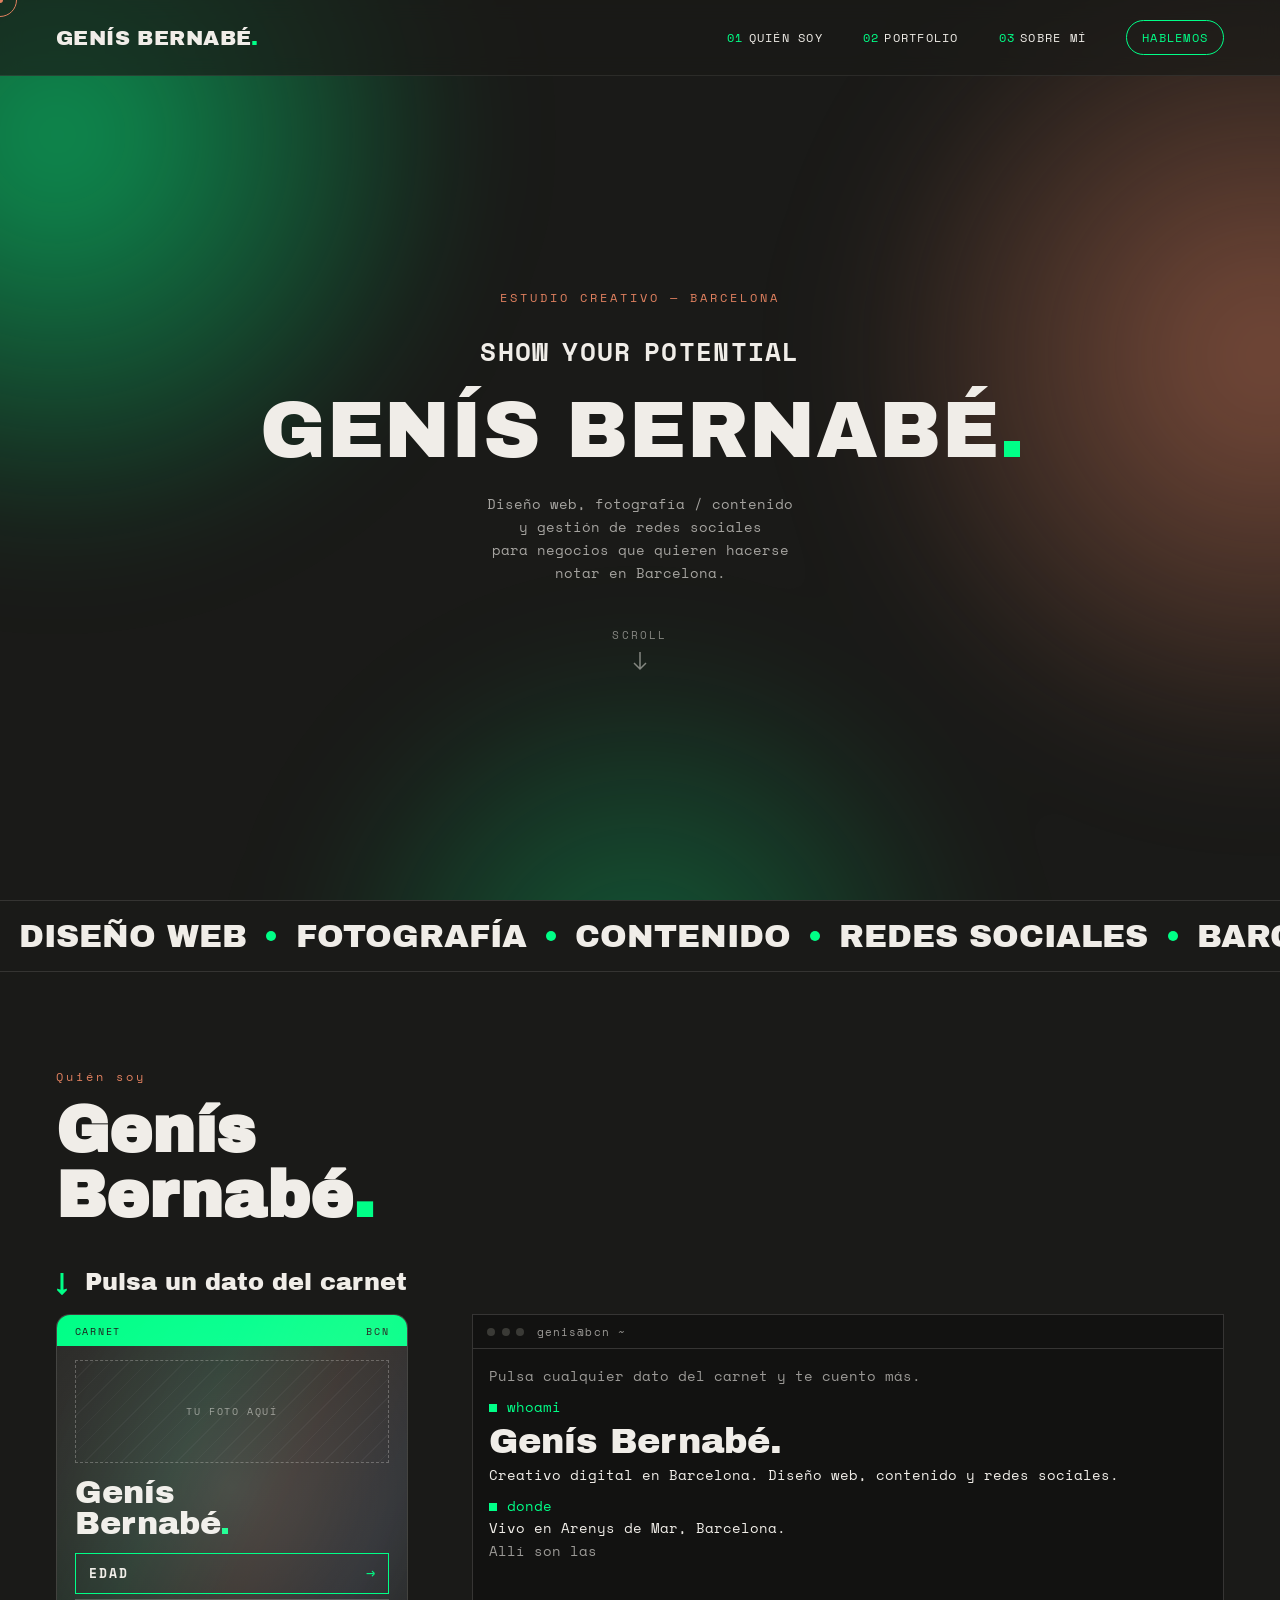
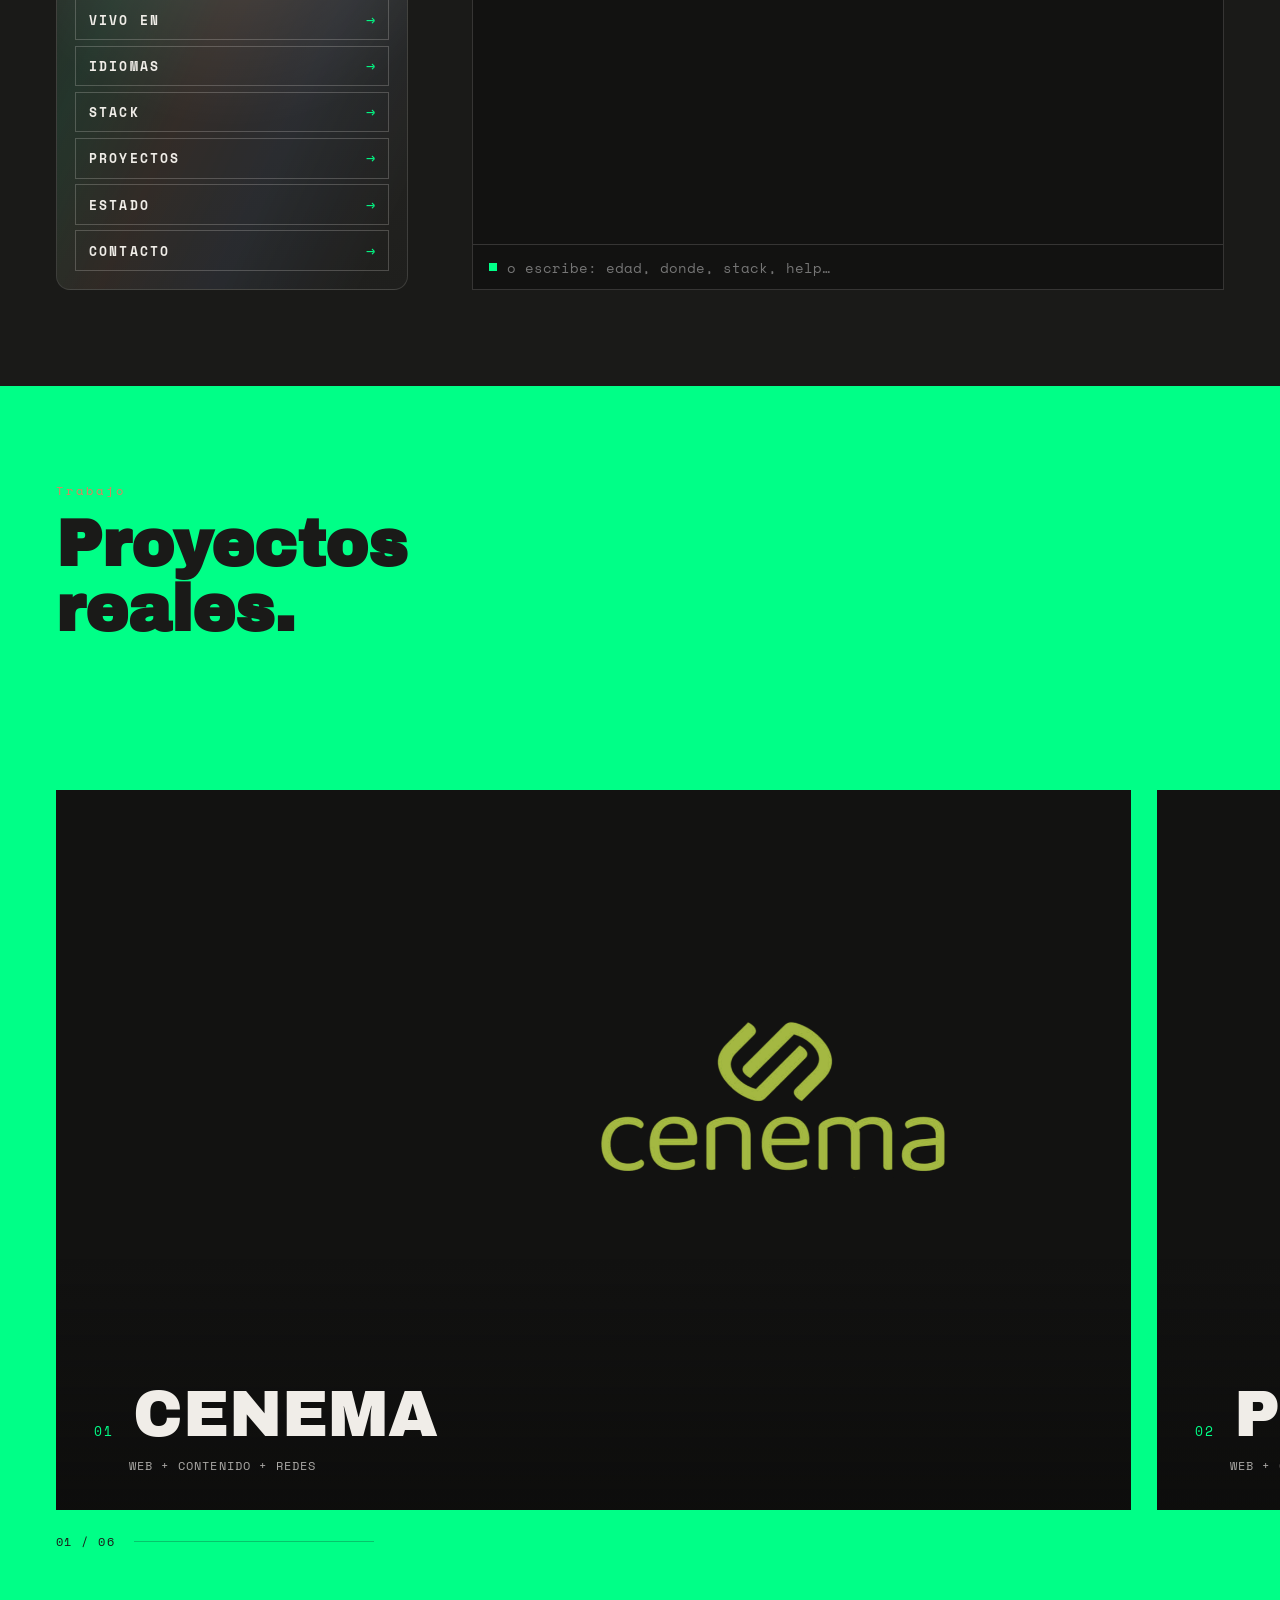
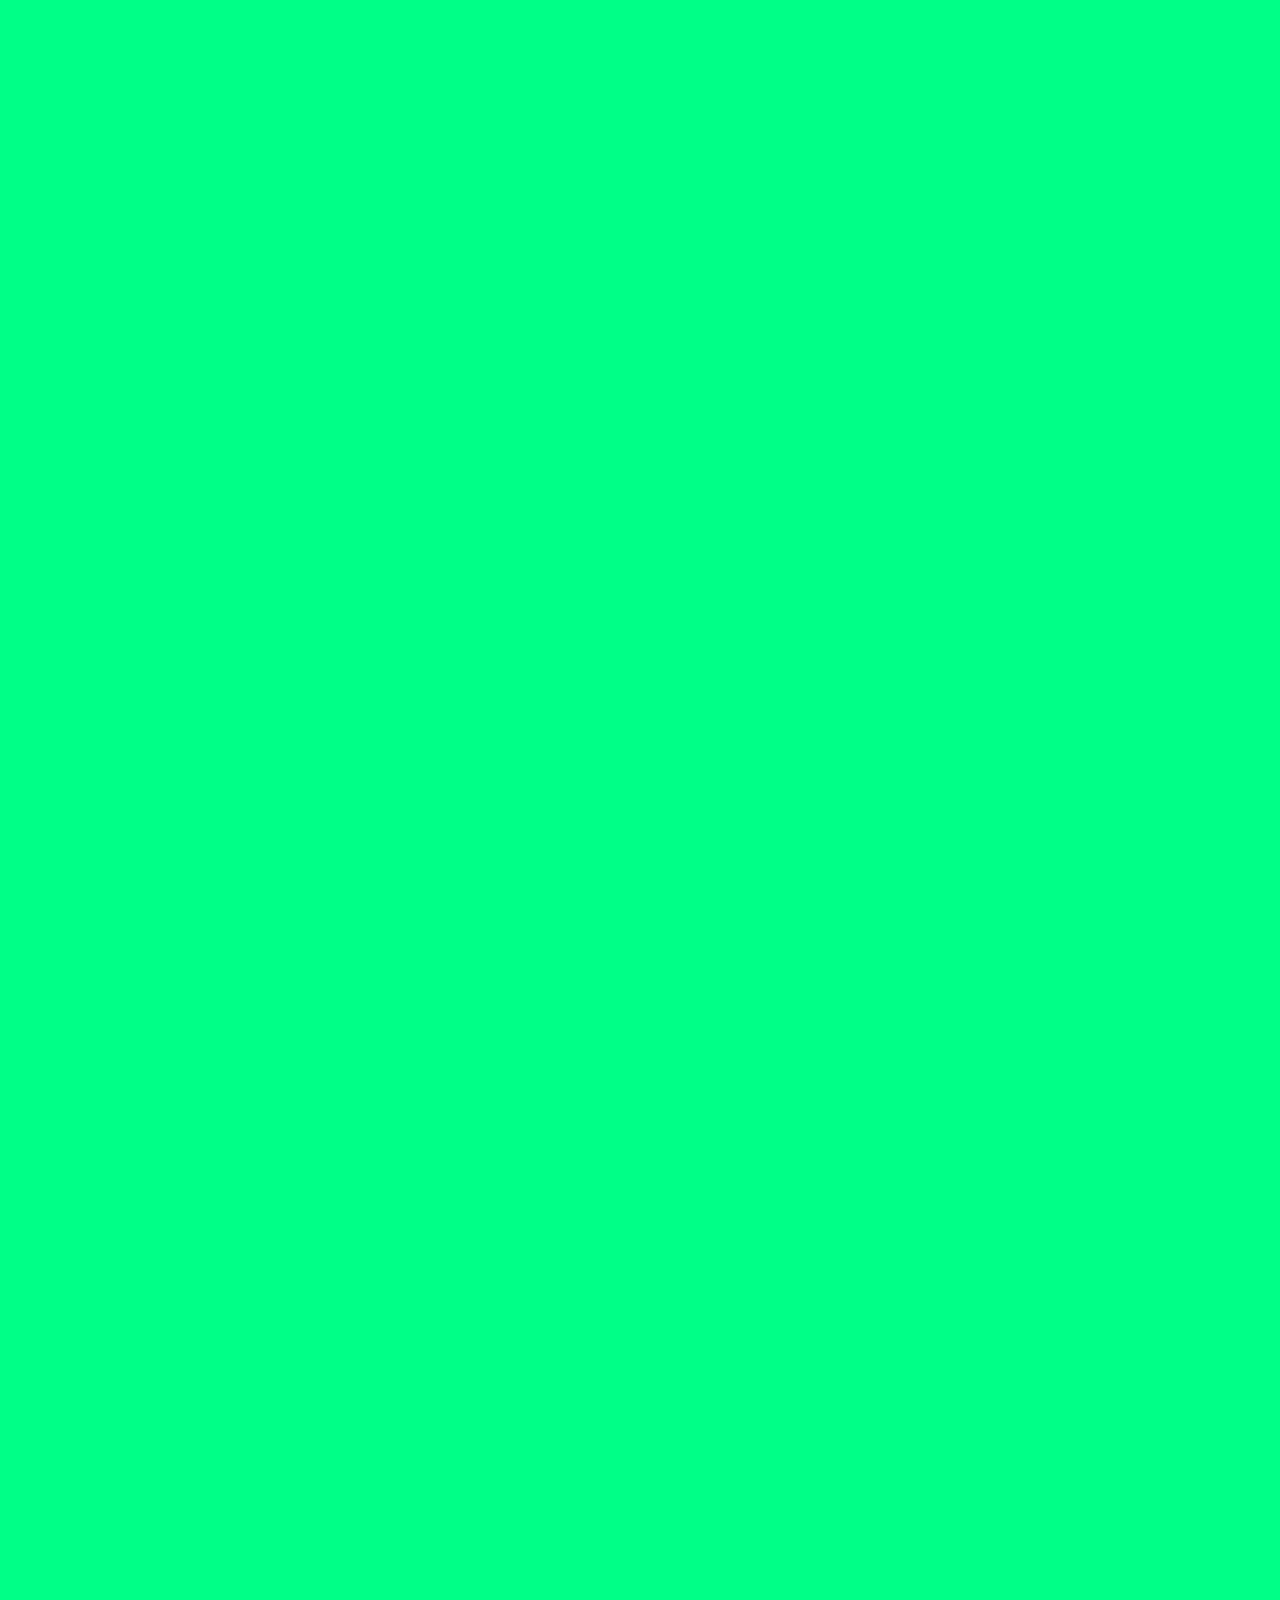
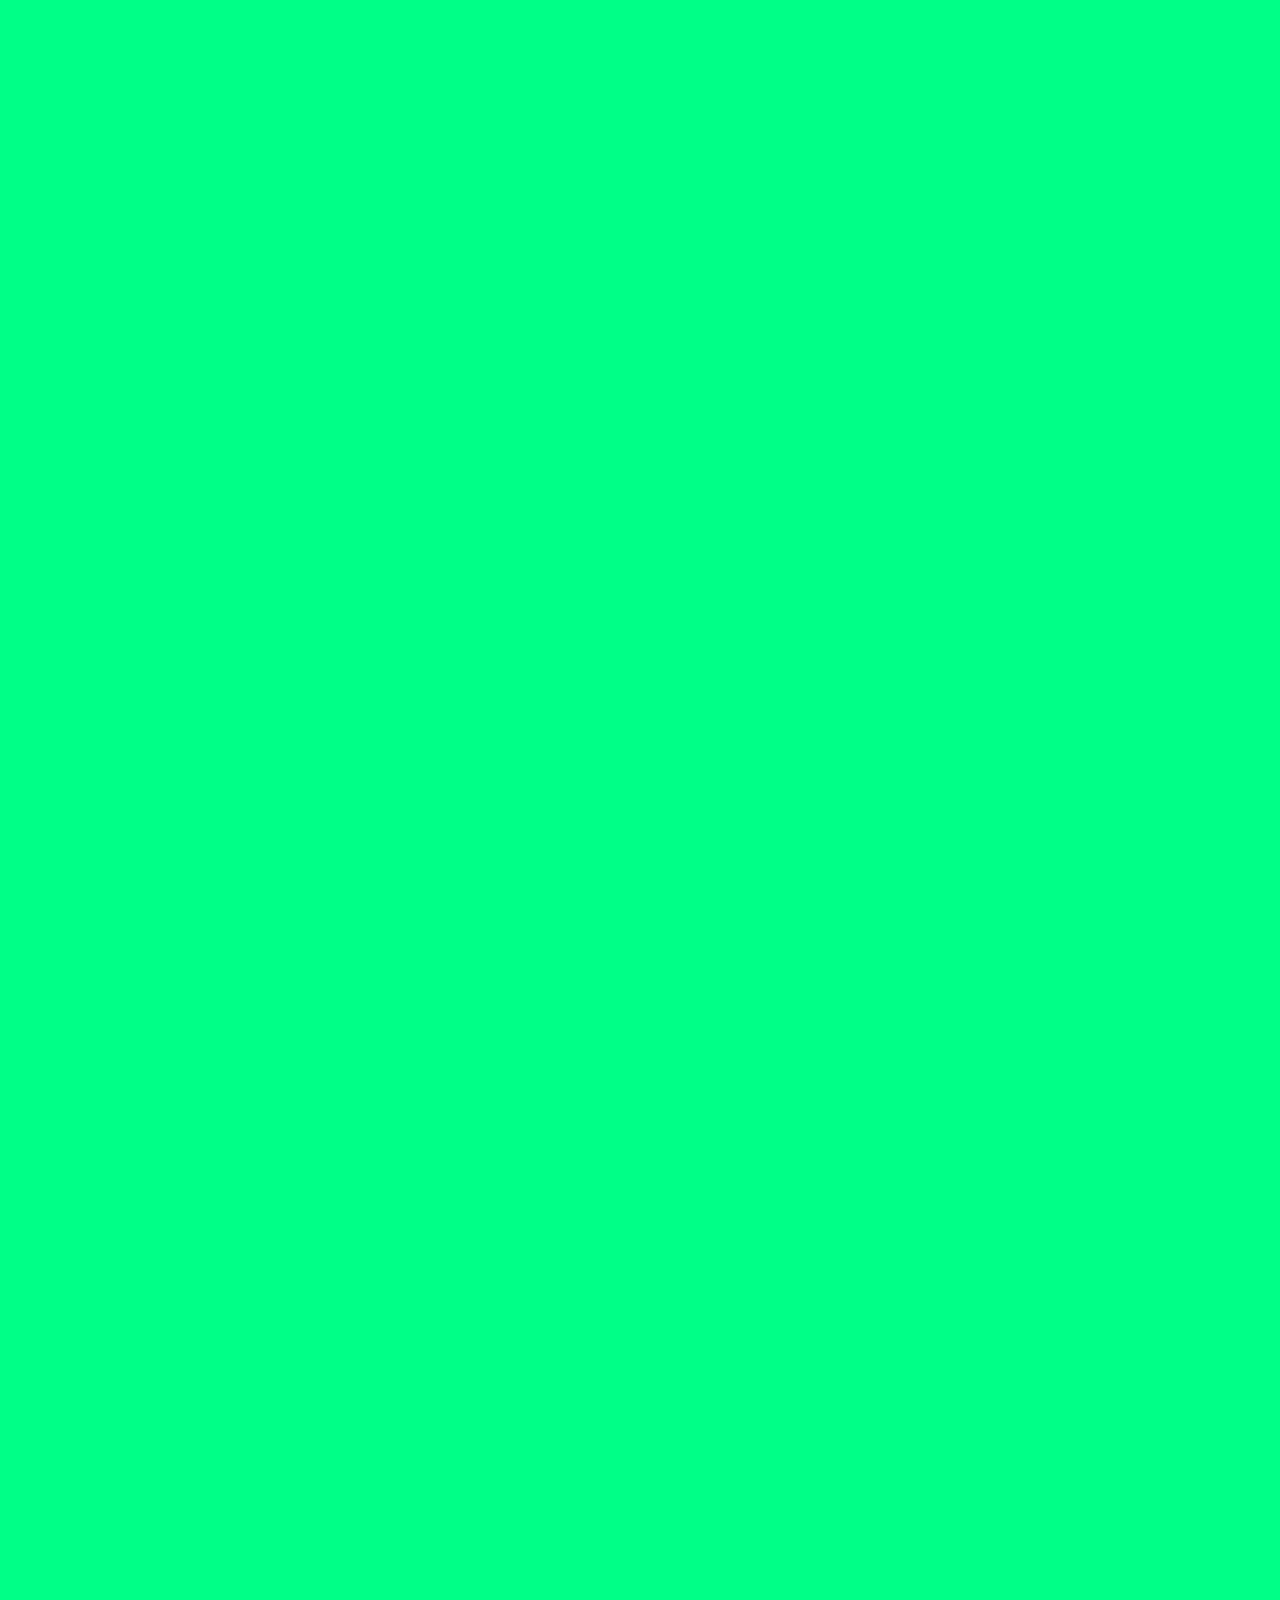
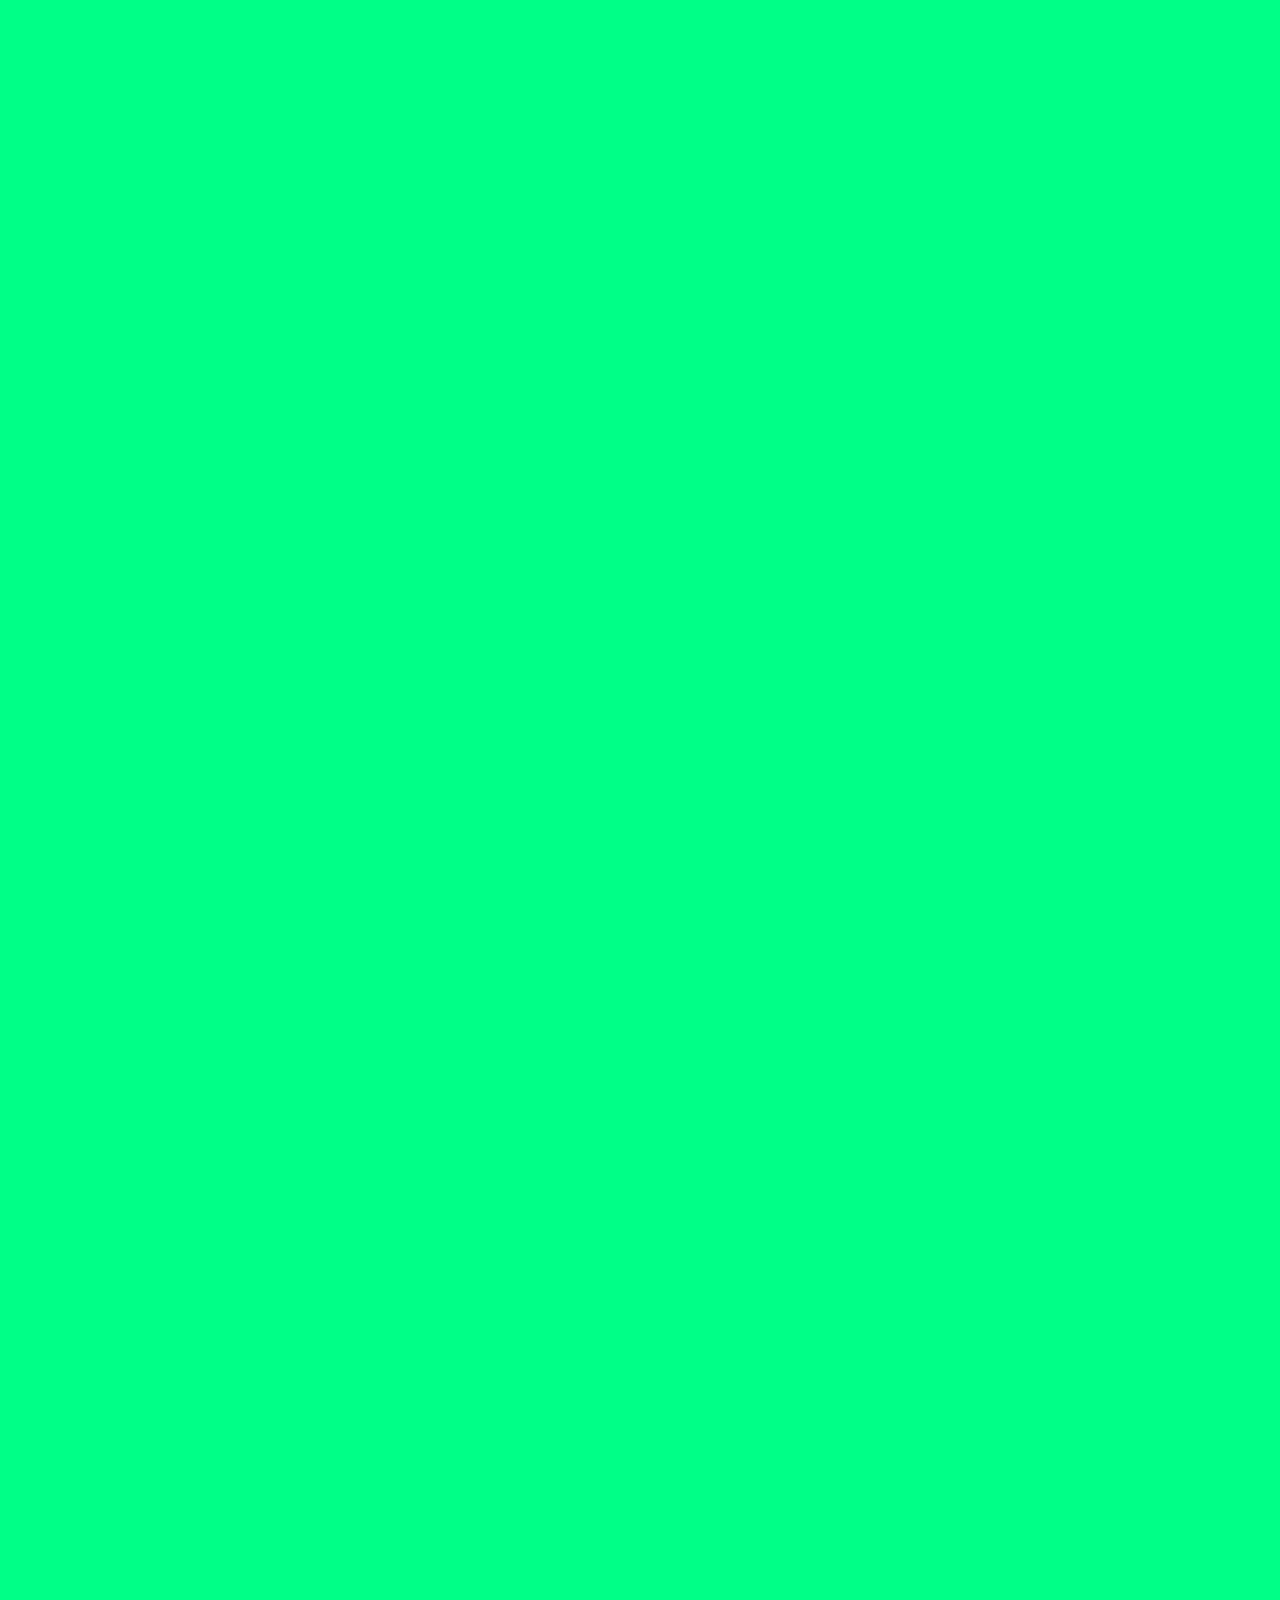
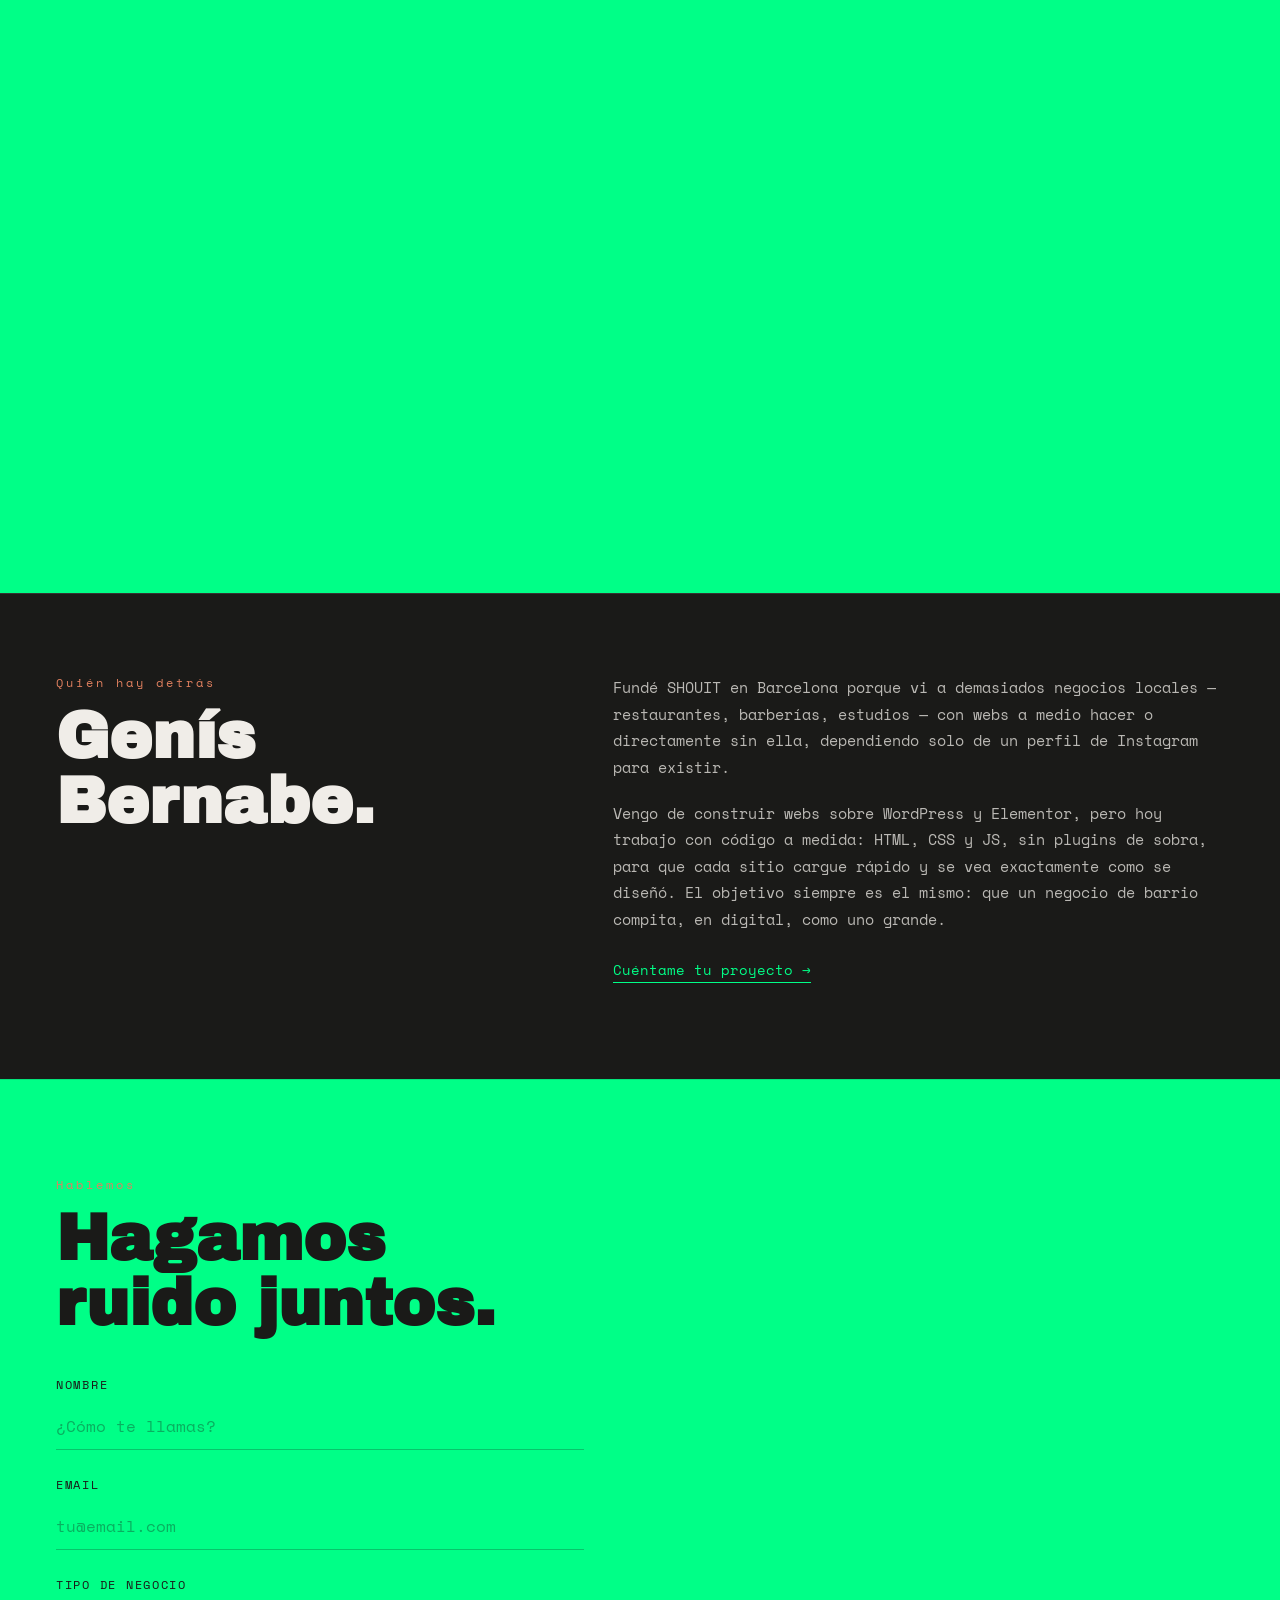
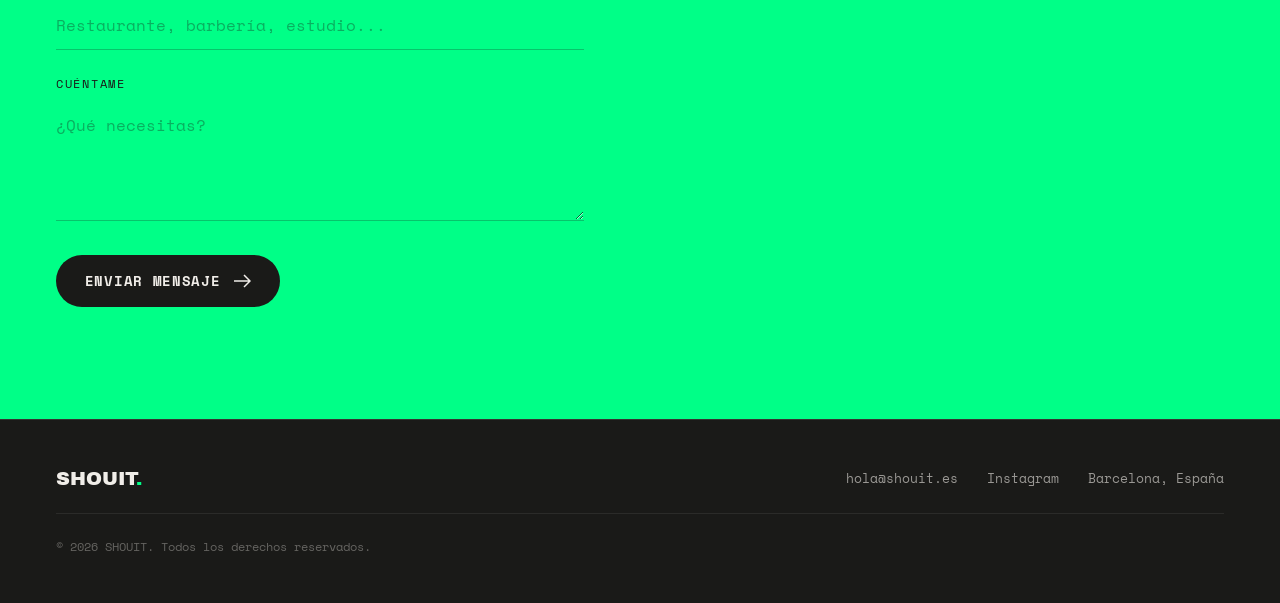
==== commit ca79cd98: "Carnet con datos definitivos y portfolio con swipe manual en móvil" ====
--- a/index.html
+++ b/index.html
@@ -89,18 +89,18 @@
       <div class="qs-scene" id="qsScene">
         <div class="qs-card" id="qsCard">
           <div class="qs-face">
-            <div class="qs-stripe"><span>Carnet creativo</span><span>BCN</span></div>
+            <div class="qs-stripe"><span>Carnet</span><span>BCN</span></div>
             <!-- TODO: sustituir por tu foto (formato 4:5) -->
             <div class="qs-pic">Tu foto aquí</div>
             <div class="qs-name">Genís<br>Bernabé<i aria-hidden="true"></i></div>
             <div class="qs-fields">
-              <button type="button" class="qs-fld is-hint" data-cmd="edad"><small>Edad</small><b data-v="edad"></b><em aria-hidden="true">→</em></button>
-              <button type="button" class="qs-fld" data-cmd="donde"><small>Vivo en</small><b data-v="donde"></b><em aria-hidden="true">→</em></button>
-              <button type="button" class="qs-fld" data-cmd="idiomas"><small>Idiomas</small><b data-v="idiomas"></b><em aria-hidden="true">→</em></button>
-              <button type="button" class="qs-fld" data-cmd="stack"><small>Stack</small><b data-v="stack"></b><em aria-hidden="true">→</em></button>
-              <button type="button" class="qs-fld" data-cmd="proyectos"><small>Proyectos</small><b data-v="proyectos"></b><em aria-hidden="true">→</em></button>
-              <button type="button" class="qs-fld" data-cmd="disponible"><small>Estado</small><b data-v="disponible"></b><em aria-hidden="true">→</em></button>
-              <button type="button" class="qs-fld" data-cmd="contacto"><small>Contacto</small><b data-v="contacto"></b><em aria-hidden="true">→</em></button>
+              <button type="button" class="qs-fld is-hint" data-cmd="edad"><small>Edad</small><em aria-hidden="true">→</em></button>
+              <button type="button" class="qs-fld" data-cmd="donde"><small>Vivo en</small><em aria-hidden="true">→</em></button>
+              <button type="button" class="qs-fld" data-cmd="idiomas"><small>Idiomas</small><em aria-hidden="true">→</em></button>
+              <button type="button" class="qs-fld" data-cmd="stack"><small>Stack</small><em aria-hidden="true">→</em></button>
+              <button type="button" class="qs-fld" data-cmd="proyectos"><small>Proyectos</small><em aria-hidden="true">→</em></button>
+              <button type="button" class="qs-fld" data-cmd="disponible"><small>Estado</small><em aria-hidden="true">→</em></button>
+              <button type="button" class="qs-fld" data-cmd="contacto"><small>Contacto</small><em aria-hidden="true">→</em></button>
             </div>
             <div class="qs-foil" aria-hidden="true"></div>
             <div class="qs-glare" aria-hidden="true"></div>
--- a/style.css
+++ b/style.css
@@ -251,6 +251,8 @@
   animation:nameUp .9s var(--ease) forwards;
 }
 @keyframes nameUp{to{transform:translateY(0);}}
+/* Capa interior de cada letra: el efecto del cursor se aplica aquí, desde la base de la letra */
+.hero__brand .lf{display:inline-block;transform-origin:50% 100%;}
 .hero__sub{
   max-width:34ch;
   font-size:.9rem;
@@ -342,7 +344,7 @@
   padding:0 clamp(1.5rem,5vw,3.5rem) 6rem;
 }
 
-.qs-scene{perspective:1100px;width:min(100%,22rem);aspect-ratio:11/17.5;user-select:none;-webkit-user-select:none;}
+.qs-scene{perspective:1100px;width:min(100%,22rem);aspect-ratio:11/18;user-select:none;-webkit-user-select:none;}
 .qs-card{
   position:relative;width:100%;height:100%;transform-style:preserve-3d;
   transform:rotateX(var(--rx,0deg)) rotateY(var(--ry,0deg));
@@ -380,14 +382,13 @@
 .qs-fields{display:grid;gap:.35rem;}
 .qs-fld{
   position:relative;z-index:2;
-  display:grid;grid-template-columns:4.6rem minmax(0,1fr) auto;gap:.6rem;align-items:center;
-  border:1px solid color-mix(in srgb, var(--white) 22%, transparent);padding:.38rem .6rem;
+  display:grid;grid-template-columns:minmax(0,1fr) auto;gap:.6rem;align-items:center;
+  border:1px solid color-mix(in srgb, var(--white) 22%, transparent);padding:.52rem .85rem;
   font-size:.74rem;color:var(--white);text-align:left;
   transition:background .2s, color .2s, border-color .2s;
 }
-.qs-fld small{font-size:.54rem;letter-spacing:.18em;text-transform:uppercase;opacity:.6;}
-.qs-fld b{font-weight:700;overflow:hidden;text-overflow:ellipsis;white-space:nowrap;}
-.qs-fld em{font-style:normal;font-size:.9rem;color:var(--green);transition:color .2s;}
+.qs-fld small{font-size:.82rem;letter-spacing:.16em;text-transform:uppercase;font-weight:700;}
+.qs-fld em{font-style:normal;font-size:.95rem;color:var(--green);transition:color .2s;}
 .qs-fld:hover,.qs-fld.is-on{background:var(--green);color:var(--black);border-color:var(--green);}
 .qs-fld:hover em,.qs-fld.is-on em{color:var(--black);}
 .qs-fld.is-hint{border-color:var(--green);animation:qsRing 1.6s ease-out infinite;}
@@ -420,6 +421,16 @@
 .qs-in input:focus{outline:none;}
 .qs-in:focus-within{box-shadow:inset 0 0 0 1px var(--green);}
 
+@media (min-width:821px){
+  /* Escritorio: la terminal mide exactamente lo mismo que el carnet y arranca a su misma altura.
+     La ayuda ocupa su propia fila encima del carnet. */
+  .qs__wrap{row-gap:1.1rem;justify-items:stretch;}
+  .qs__left{display:contents;}
+  .qs__hint{grid-column:1;grid-row:1;justify-self:start;}
+  .qs-scene{grid-column:1;grid-row:2;justify-self:start;}
+  .qs-term{grid-column:2;grid-row:2;align-self:stretch;contain:size;}
+  .qs-out{height:auto;min-height:0;}
+}
 @media (max-width:820px){
   .qs__wrap{grid-template-columns:minmax(0,1fr);}
 }
@@ -596,7 +607,18 @@
 .pf__bar i{position:absolute;inset:0;background:var(--ink);transform-origin:left;transform:scaleX(0);}
 
 @media (max-width:700px){
-  .pf__panel{width:86vw;height:min(68vh, 560px);}
+  /* Móvil: sin scroll fijo; el carril se desliza a mano hacia los lados */
+  .portfolio .section-head{padding-bottom:1.5rem;}
+  .pf{height:auto !important;}
+  .pf__sticky{position:static;height:auto;overflow:visible;display:block;padding-top:0;}
+  .pf__track{
+    width:auto;overflow-x:auto;transform:none !important;
+    scroll-snap-type:x mandatory;scroll-padding-inline:clamp(1.5rem,5vw,3.5rem);
+    overscroll-behavior-x:contain;-webkit-overflow-scrolling:touch;
+    scrollbar-width:none;
+  }
+  .pf__track::-webkit-scrollbar{display:none;}
+  .pf__panel{width:86vw;height:min(68vh, 560px);scroll-snap-align:start;}
   /* En móvil el panel es vertical: el trabajo va arriba y el título abajo */
   .pf__shot{align-items:flex-start;justify-content:center;padding:9cqh 7cqw 0;}
   .pf__browser{width:86cqw;border-radius:2cqw;}
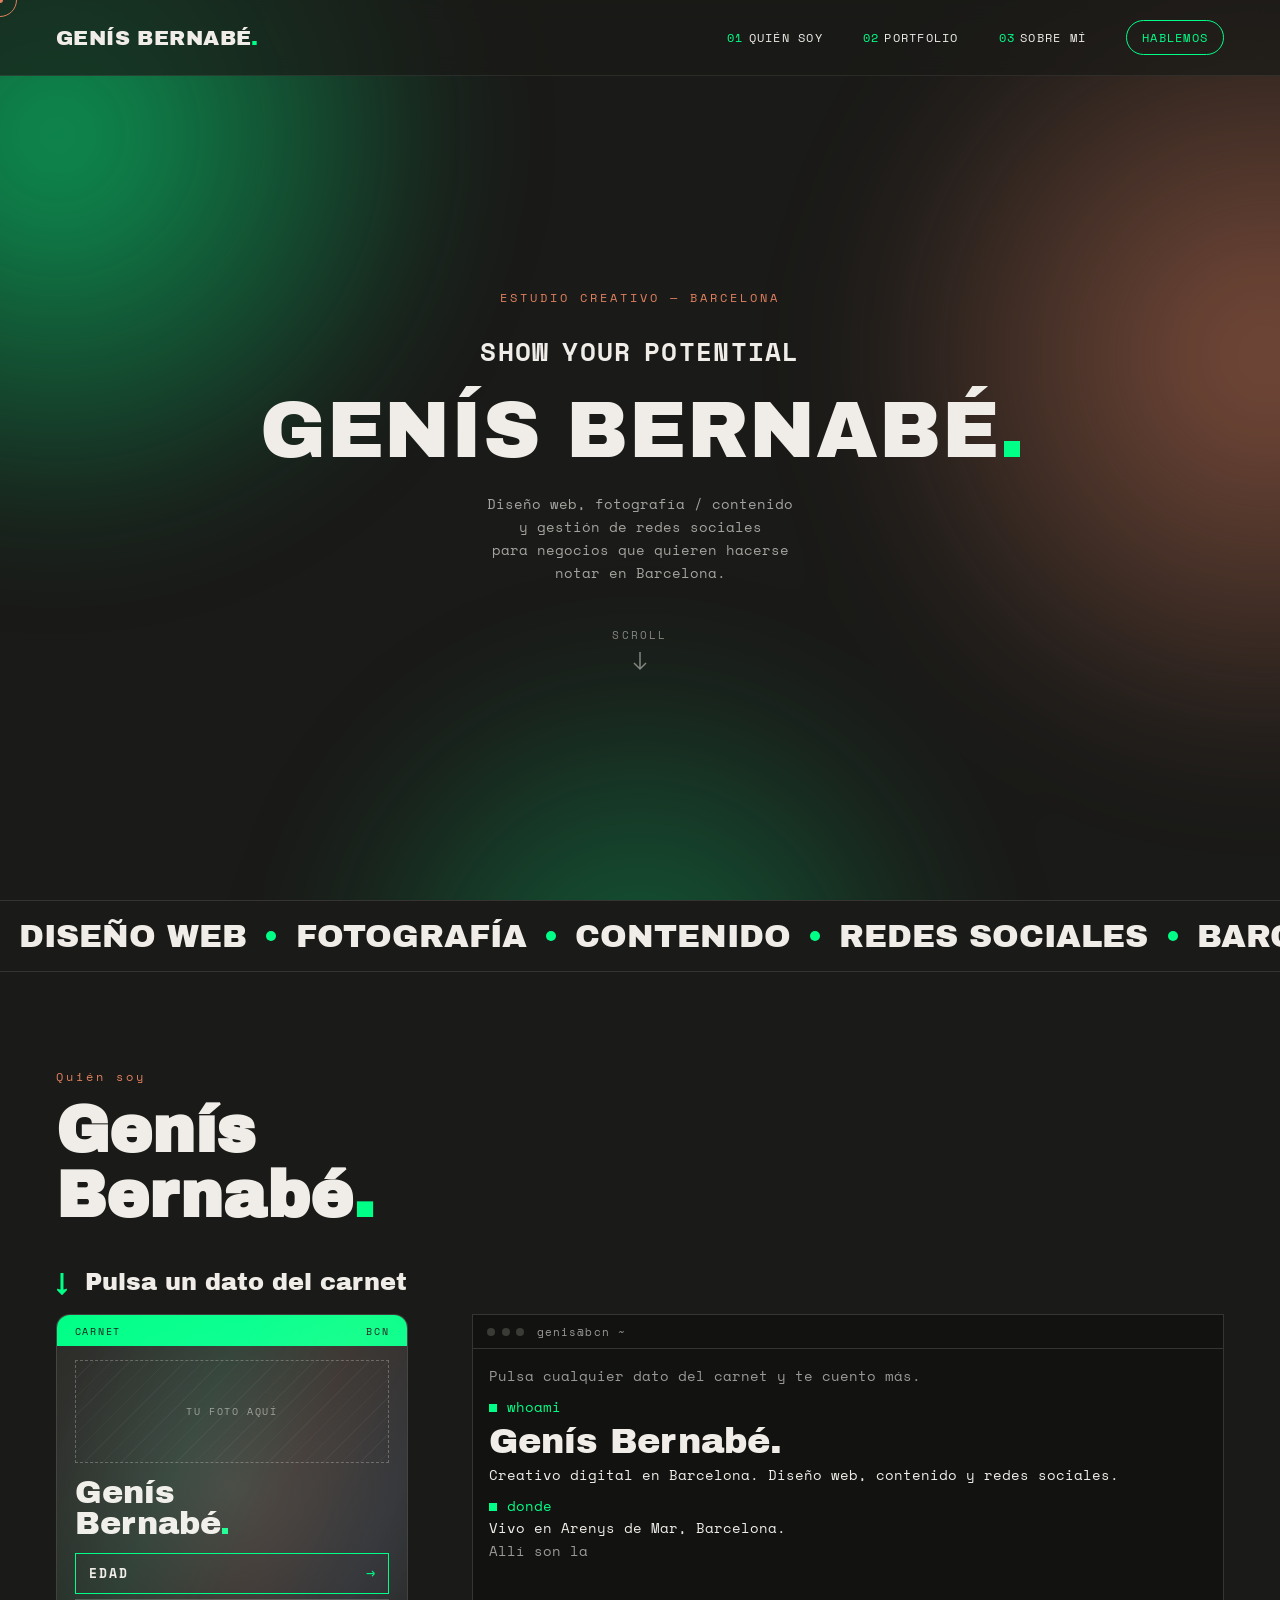
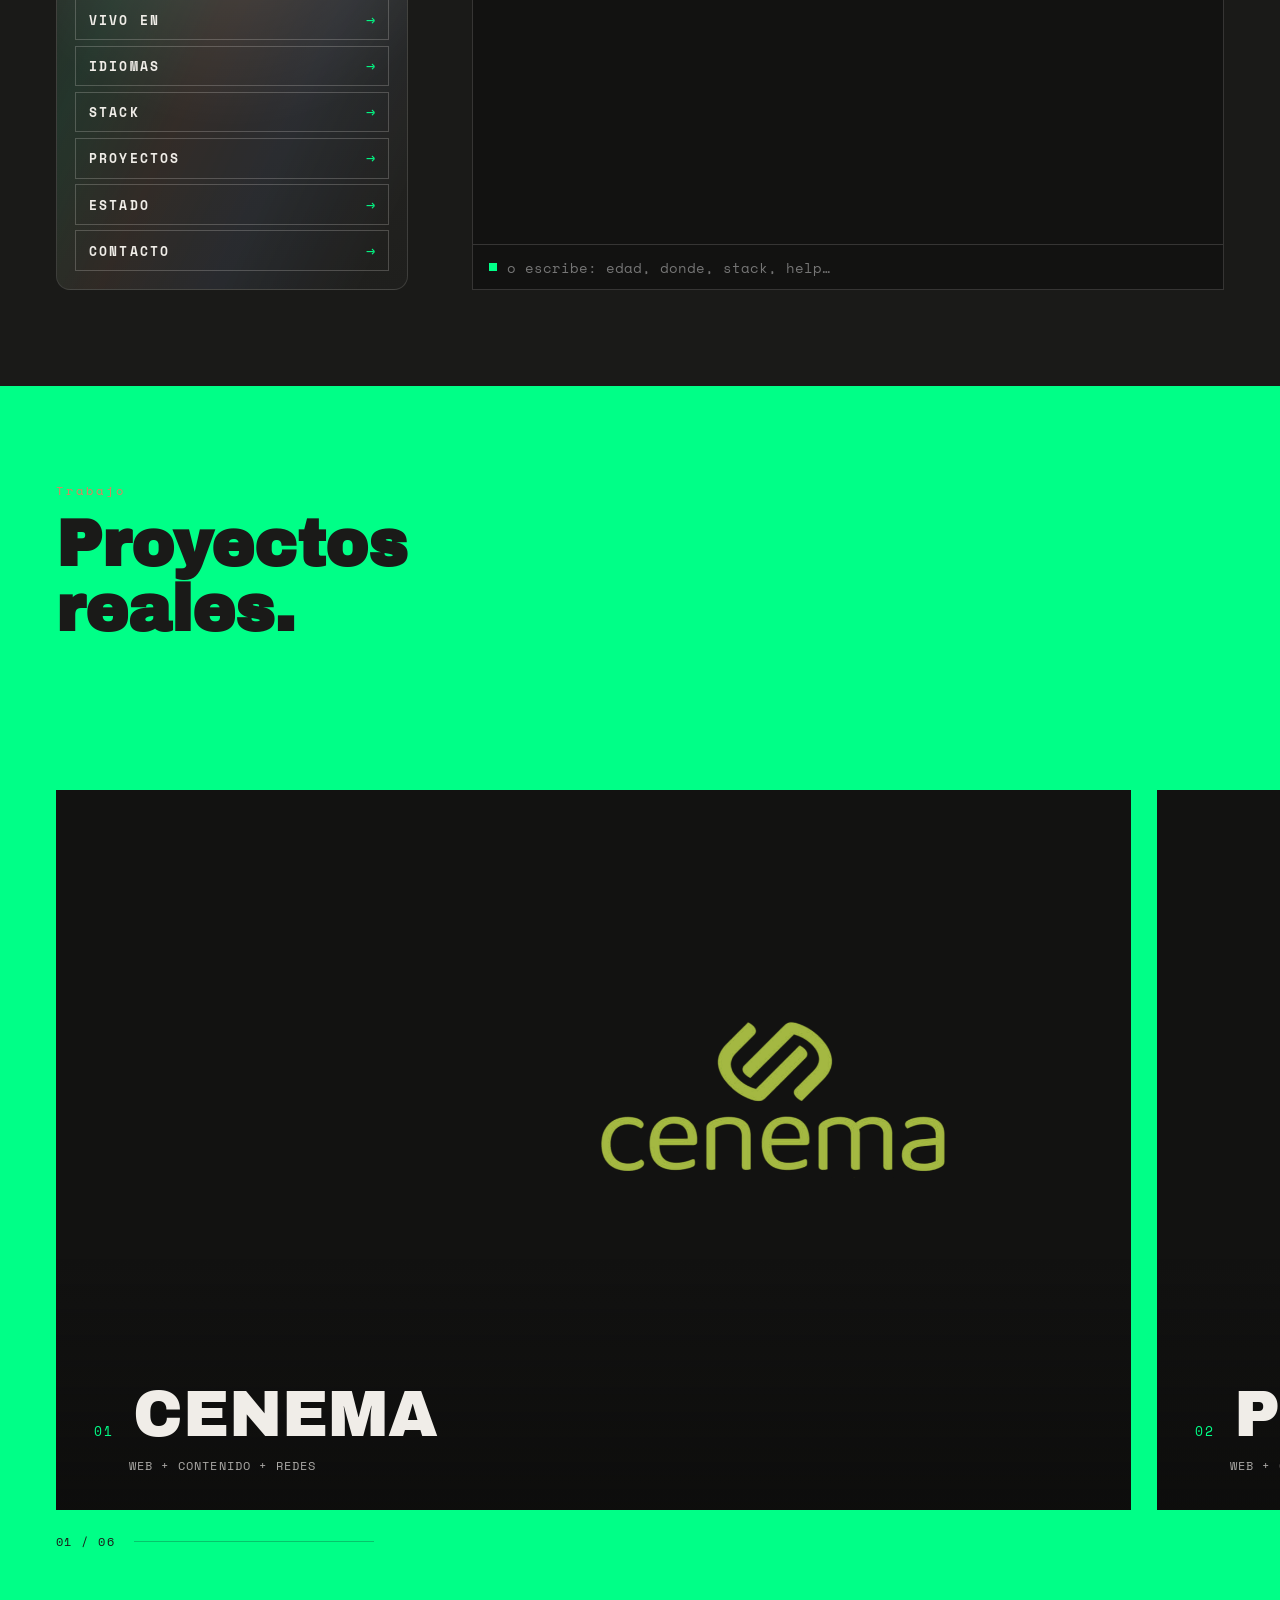
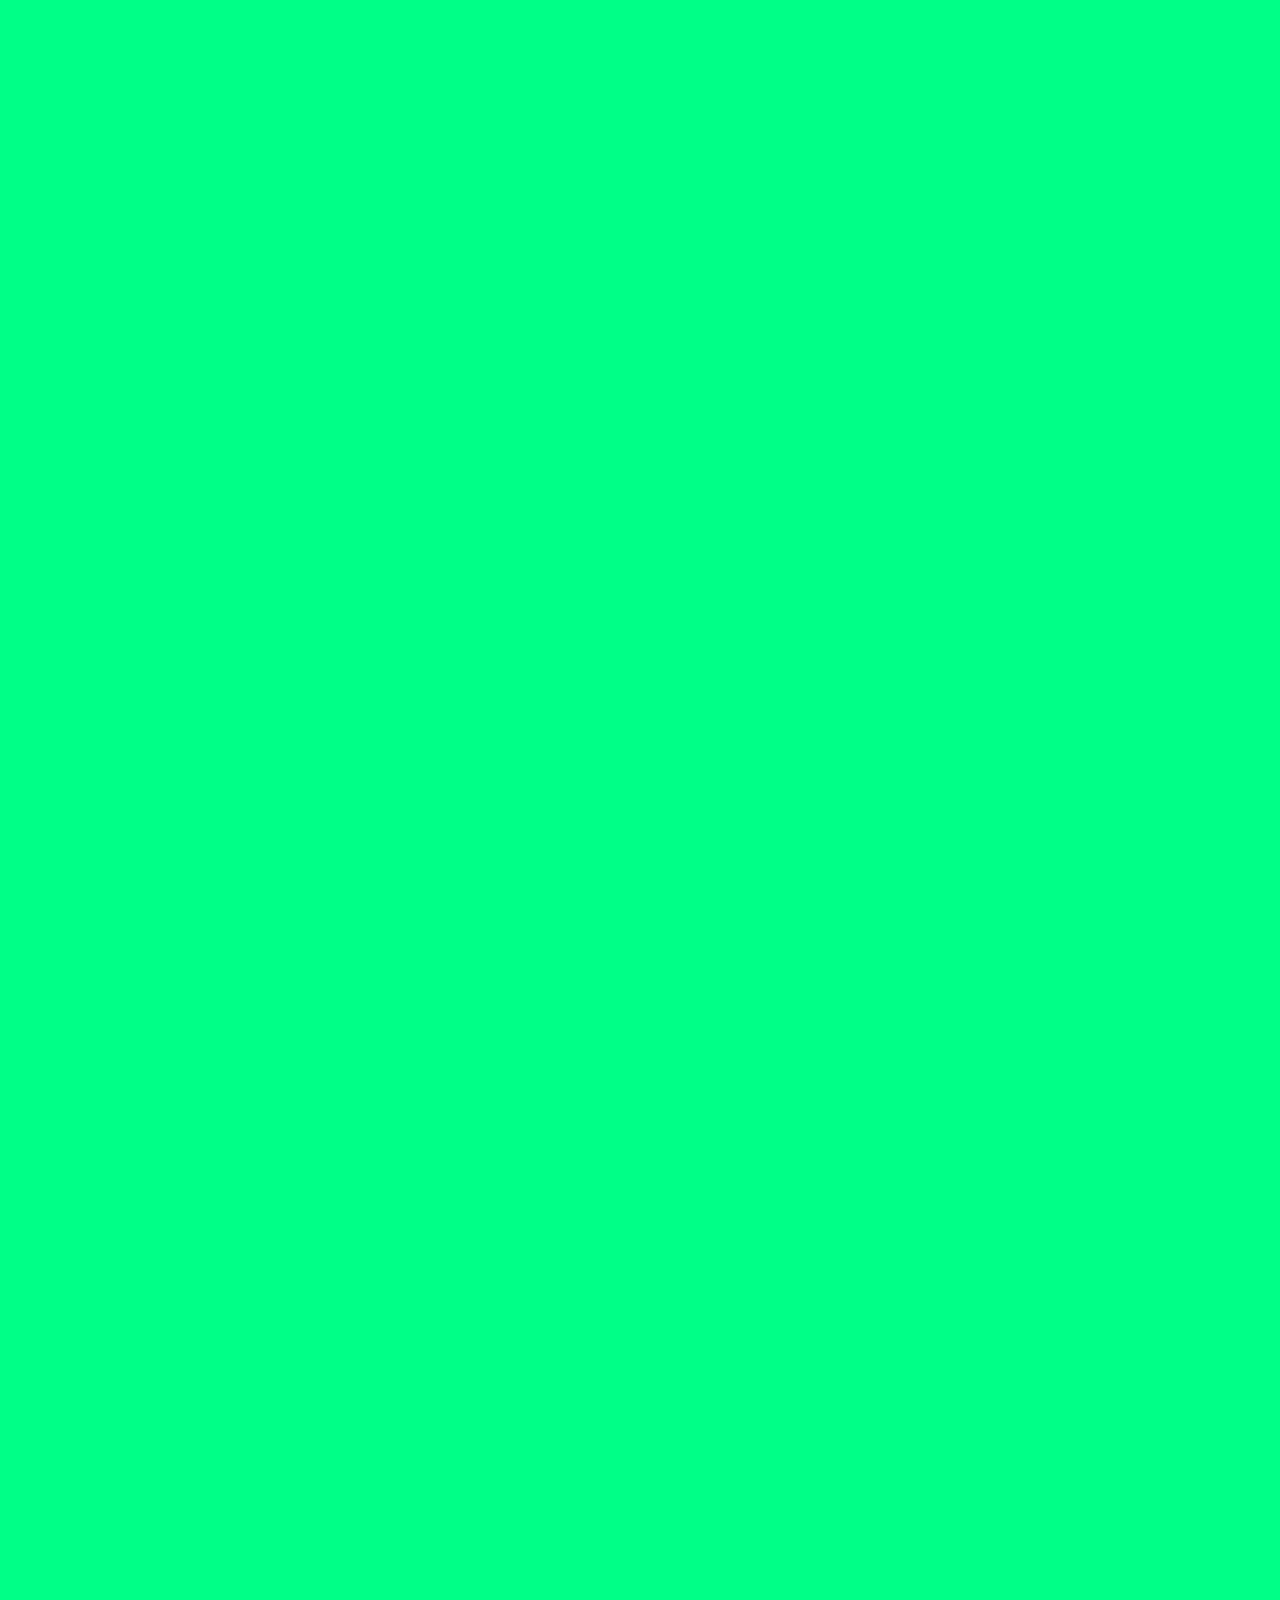
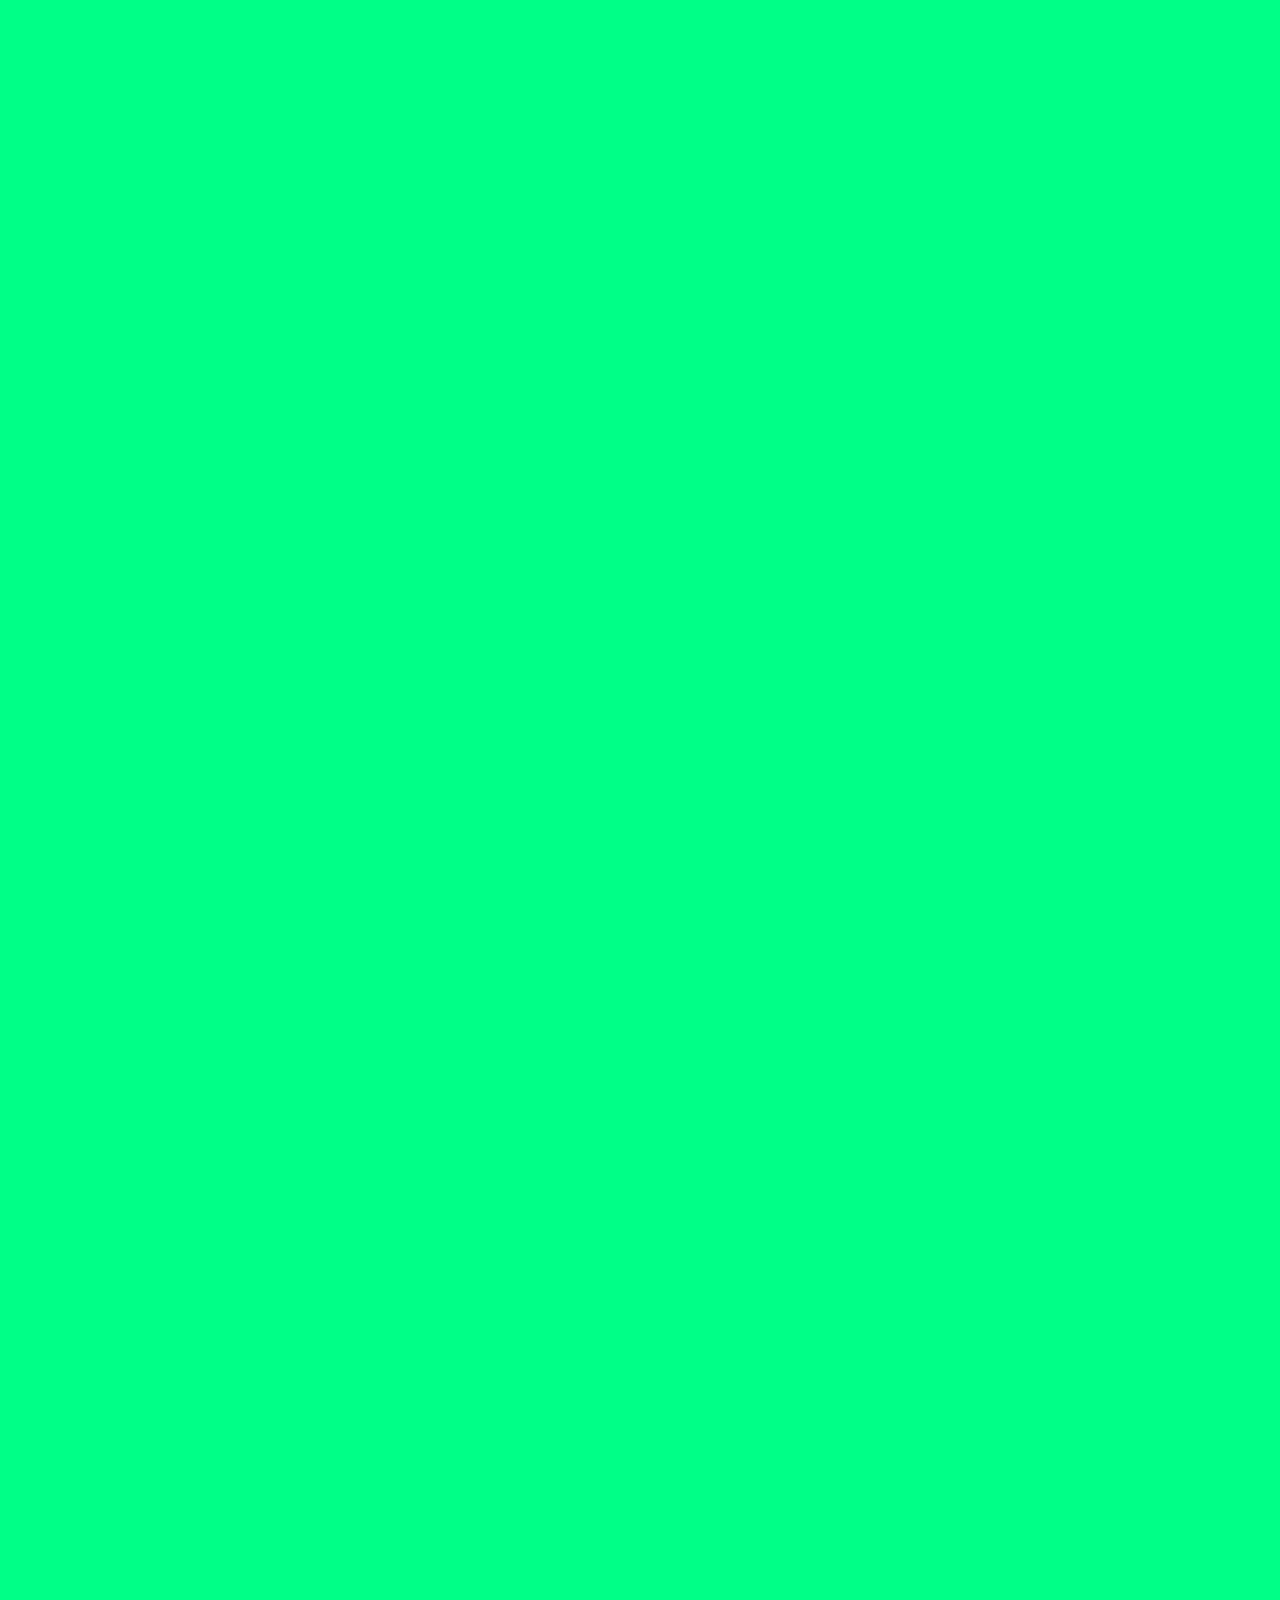
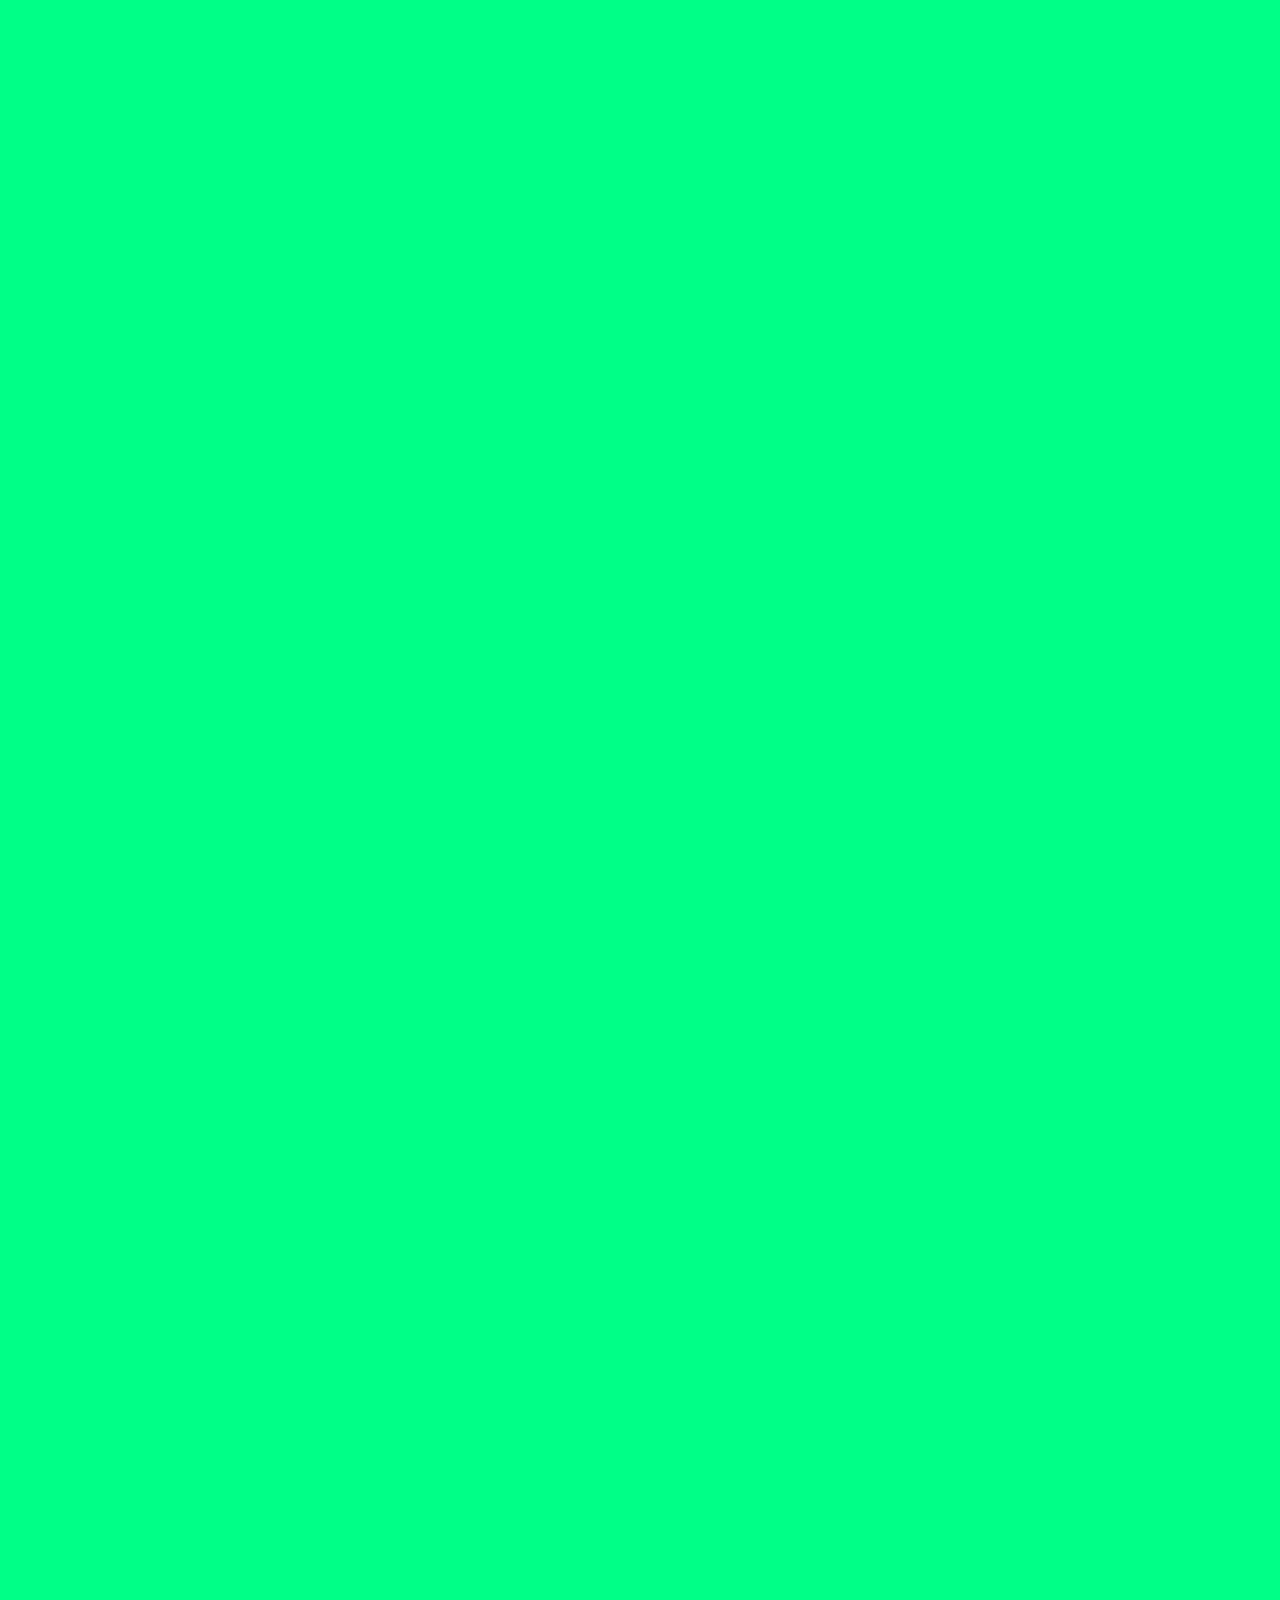
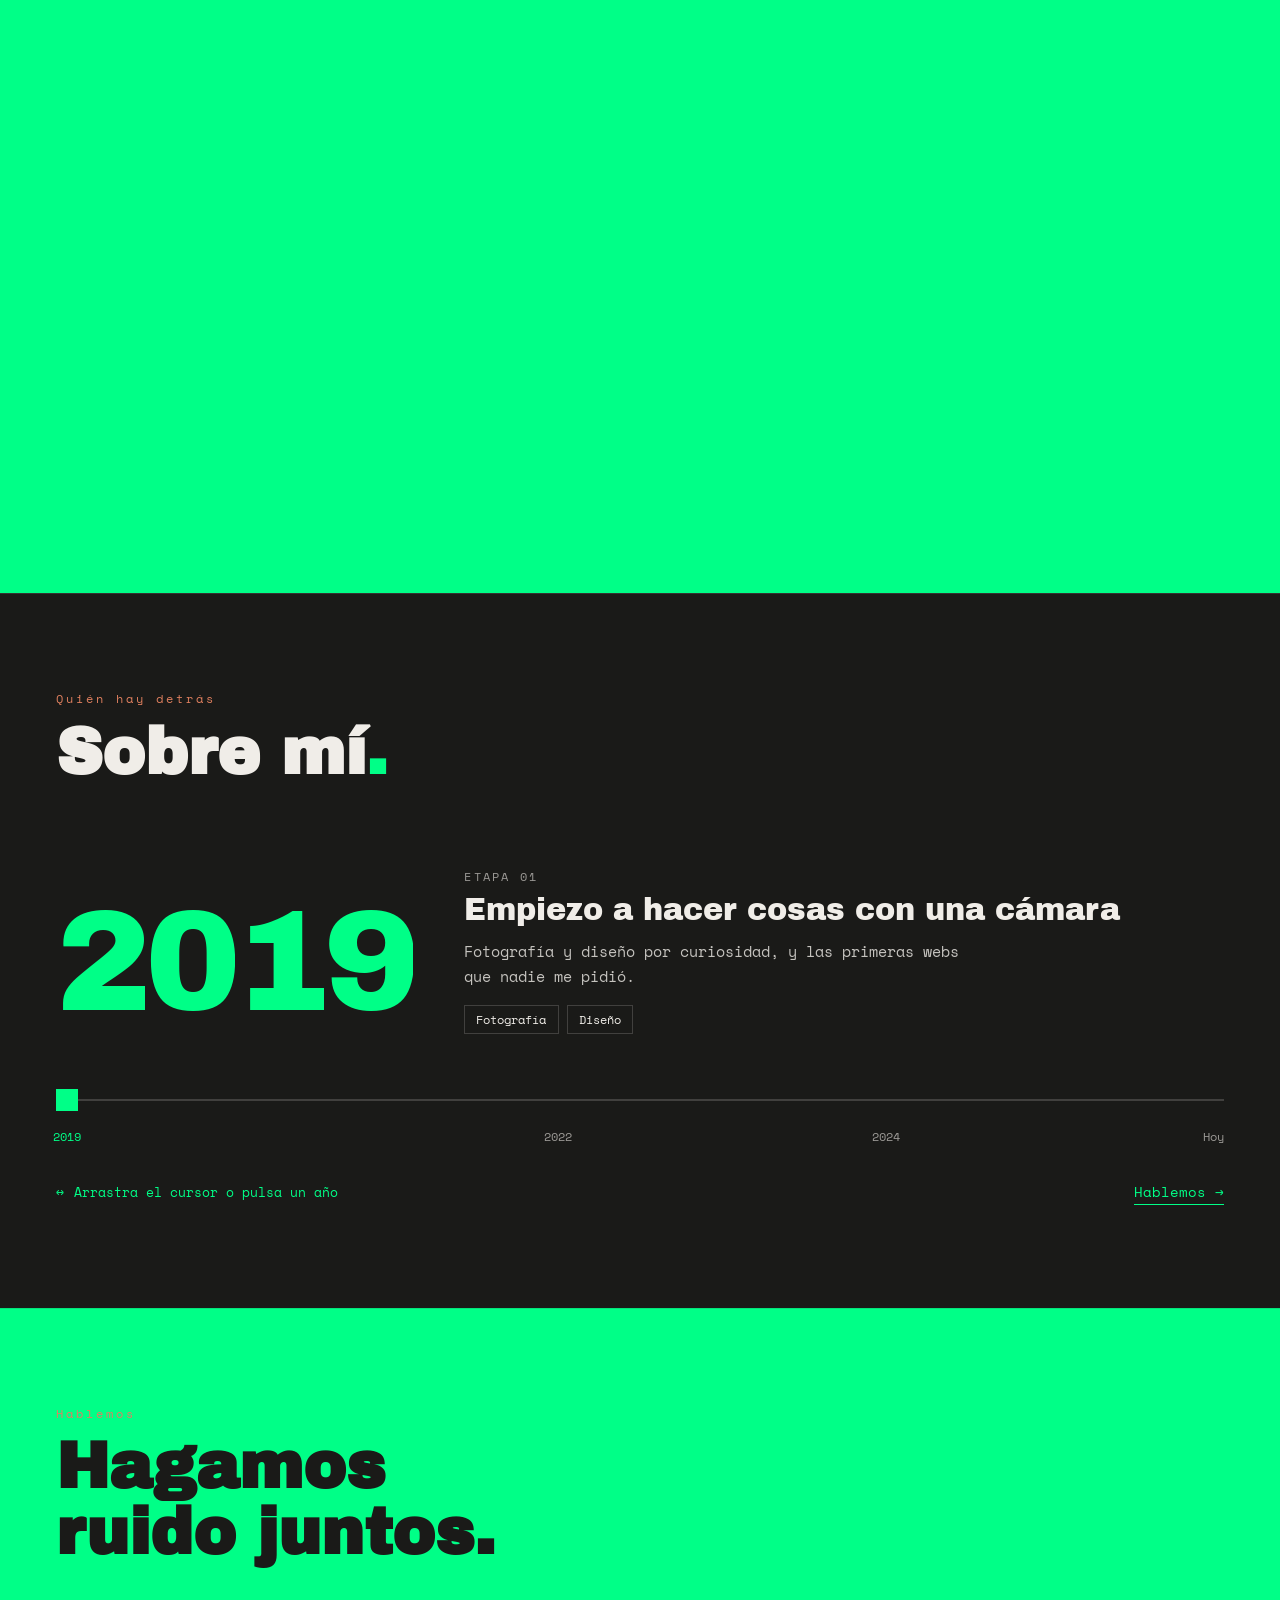
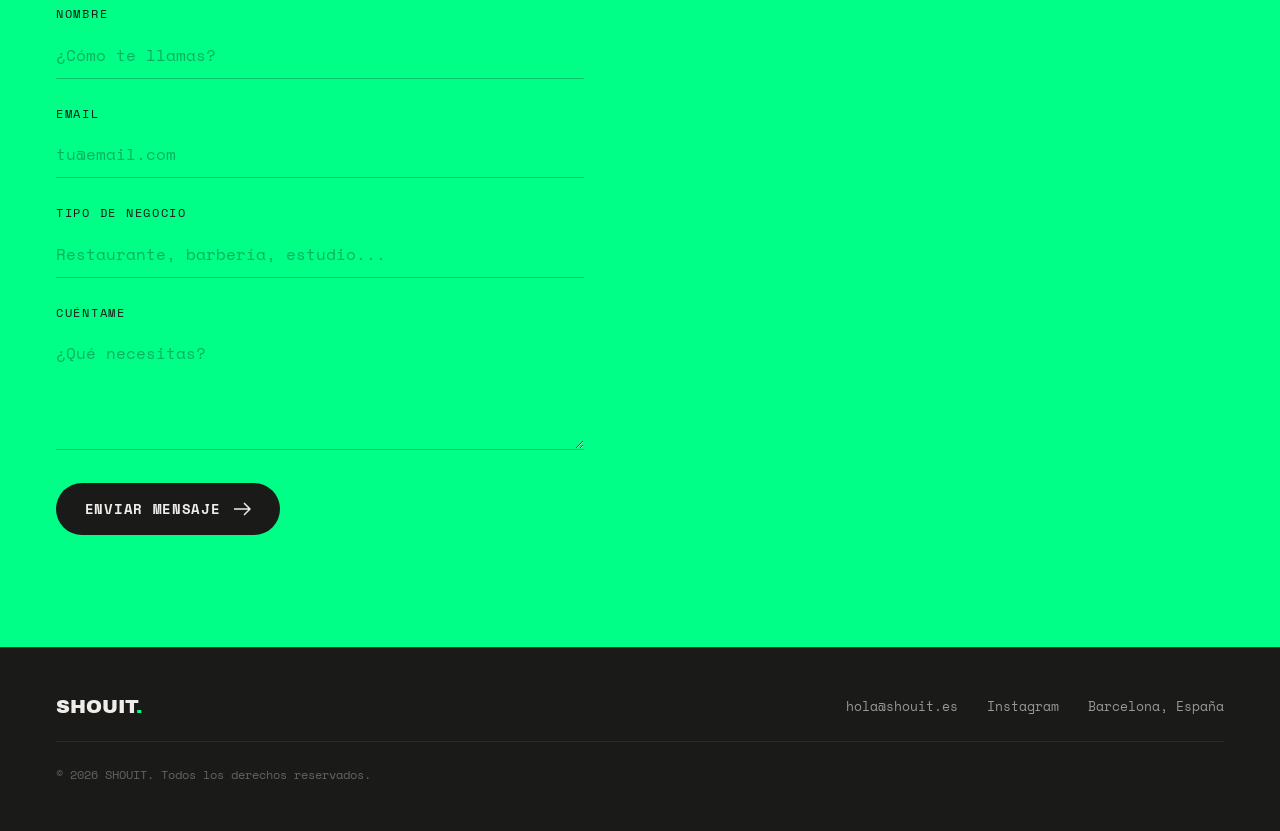
==== commit 386ff0a1: "Sobre mí: línea de tiempo interactiva" ====
--- a/index.html
+++ b/index.html
@@ -218,15 +218,38 @@
   </section>
 
   <!-- ============ SOBRE MÍ ============ -->
-  <section class="about" id="sobre-mi">
-    <div class="about__col">
-      <p class="section-head__eyebrow">Quién hay detrás</p>
-      <h2 class="section-head__title">Genís<br>Bernabe.</h2>
-    </div>
-    <div class="about__col about__text">
-      <p>Fundé SHOUIT en Barcelona porque vi a demasiados negocios locales — restaurantes, barberías, estudios — con webs a medio hacer o directamente sin ella, dependiendo solo de un perfil de Instagram para existir.</p>
-      <p>Vengo de construir webs sobre WordPress y Elementor, pero hoy trabajo con código a medida: HTML, CSS y JS, sin plugins de sobra, para que cada sitio cargue rápido y se vea exactamente como se diseñó. El objetivo siempre es el mismo: que un negocio de barrio compita, en digital, como uno grande.</p>
-      <a href="#contacto" class="about__link">Cuéntame tu proyecto →</a>
+  <!-- TODO: años y etapas de la línea de tiempo provisionales (ver array TL en script.js y el texto inicial de aquí). Sustituir por los reales. -->
+  <section class="tl" id="sobre-mi">
+    <div class="section-head tl__head">
+      <div>
+        <p class="section-head__eyebrow">Quién hay detrás</p>
+        <h2 class="section-head__title">Sobre mí<span class="dot">.</span></h2>
+      </div>
+    </div>
+
+    <div class="tl__body">
+      <div class="tl__year" id="tlYear" aria-hidden="true"></div>
+      <div class="tl__txt" aria-live="polite">
+        <small id="tlKick">Etapa 01</small>
+        <h3 id="tlTitle">Empiezo a hacer cosas con una cámara</h3>
+        <p id="tlText">Fotografía y diseño por curiosidad, y las primeras webs que nadie me pidió.</p>
+        <ul class="tl__chips" id="tlChips"><li>Fotografía</li><li>Diseño</li></ul>
+      </div>
+    </div>
+
+    <div class="tl__scrub">
+      <input type="range" id="tlRange" min="2019" max="2026" step="0.02" value="2019" aria-label="Año de mi trayectoria">
+      <div class="tl__ticks" id="tlTicks">
+        <button type="button" data-y="2019" style="--p:0">2019</button>
+        <button type="button" data-y="2022" style="--p:.4286">2022</button>
+        <button type="button" data-y="2024" style="--p:.7143">2024</button>
+        <button type="button" data-y="2026" style="--p:1">Hoy</button>
+      </div>
+    </div>
+
+    <div class="tl__foot">
+      <p class="tl__hint"><span aria-hidden="true">↔</span> Arrastra el cursor o pulsa un año</p>
+      <a href="#contacto" class="tl__link">Hablemos →</a>
     </div>
   </section>
 
--- a/style.css
+++ b/style.css
@@ -633,22 +633,57 @@
 }
 
 /* ==========================================================
-   About
-   ========================================================== */
-.about{
-  display:grid;grid-template-columns:1fr 1.2fr;gap:3rem;
-  padding:5rem clamp(1.5rem,5vw,3.5rem) 6rem;
+   Sobre mí — línea de tiempo
+   ========================================================== */
+.tl{
+  padding-bottom:clamp(4rem,8vw,6.5rem);
   border-top:1px solid color-mix(in srgb, var(--ink) 12%, transparent);
 }
-.about__text p{font-size:.95rem;line-height:1.75;color:color-mix(in srgb, var(--ink) 75%, transparent);margin-bottom:1.2rem;}
-.about__link{
-  display:inline-block;margin-top:.5rem;
-  font-size:.85rem;color:var(--green);
-  border-bottom:1px solid var(--green);padding-bottom:.15rem;
-}
-@media (max-width:800px){
-  .about{grid-template-columns:1fr;}
-}
+.tl__body{
+  display:flex;align-items:flex-end;flex-wrap:wrap;gap:1.5rem clamp(1.5rem,4vw,4rem);
+  padding:clamp(1rem,3vw,2.5rem) clamp(1.5rem,5vw,3.5rem) 0;
+}
+.tl__year{
+  display:flex;height:1em;overflow:hidden;
+  font-family:var(--font-display);font-size:clamp(4rem,14vw,9rem);line-height:1;color:var(--green);
+}
+.tl__d{display:block;height:1em;width:.62em;overflow:hidden;}
+.tl__d span{display:flex;flex-direction:column;transition:transform .55s cubic-bezier(.2,.9,.2,1);}
+.tl__d i{font-style:normal;height:1em;line-height:1;text-align:center;flex:none;}
+.tl__txt{flex:1;min-width:min(100%,18rem);}
+.tl__txt small{font-family:var(--font-mono);font-size:.72rem;letter-spacing:.2em;text-transform:uppercase;color:color-mix(in srgb, var(--ink) 60%, transparent);}
+.tl__txt h3{font-family:var(--font-display);font-weight:400;font-size:clamp(1.25rem,2.8vw,1.9rem);line-height:1.15;margin:.35rem 0 .7rem;text-wrap:balance;}
+.tl__txt p{font-size:.92rem;line-height:1.7;max-width:56ch;color:color-mix(in srgb, var(--ink) 80%, transparent);}
+.tl__chips{display:flex;flex-wrap:wrap;gap:.5rem;list-style:none;margin-top:1rem;}
+.tl__chips li{border:1px solid color-mix(in srgb, var(--ink) 18%, transparent);padding:.3rem .7rem;font-size:.75rem;}
+
+.tl__scrub{padding:clamp(1.5rem,4vw,2.75rem) clamp(1.5rem,5vw,3.5rem) 0;}
+.tl__scrub input{
+  display:block;width:100%;height:44px;background:transparent;cursor:grab;
+  -webkit-appearance:none;appearance:none;
+}
+.tl__scrub input:active{cursor:grabbing;}
+.tl__scrub input::-webkit-slider-runnable-track{height:2px;background:color-mix(in srgb, var(--ink) 18%, transparent);}
+.tl__scrub input::-moz-range-track{height:2px;background:color-mix(in srgb, var(--ink) 18%, transparent);}
+.tl__scrub input::-webkit-slider-thumb{-webkit-appearance:none;width:22px;height:22px;margin-top:-10px;background:var(--green);border:0;border-radius:0;}
+.tl__scrub input::-moz-range-thumb{width:22px;height:22px;background:var(--green);border:0;border-radius:0;}
+.tl__scrub input:focus-visible{outline:2px solid var(--green);outline-offset:4px;}
+.tl__ticks{position:relative;height:2rem;margin-inline:11px;}
+.tl__ticks button{
+  position:absolute;top:0;left:calc(var(--p) * 100%);transform:translateX(-50%);
+  font-family:var(--font-mono);font-size:.78rem;padding:.35rem .2rem;
+  color:color-mix(in srgb, var(--ink) 60%, transparent);transition:color .2s;
+}
+.tl__ticks button:hover{color:var(--ink);}
+.tl__ticks button.is-on{color:var(--green);}
+
+.tl__foot{
+  display:flex;justify-content:space-between;align-items:baseline;flex-wrap:wrap;gap:1rem;
+  padding:clamp(1rem,3vw,1.75rem) clamp(1.5rem,5vw,3.5rem) 0;
+}
+.tl__hint{font-size:.8rem;color:var(--green);display:flex;gap:.6rem;align-items:center;}
+.tl__link{font-size:.85rem;color:var(--green);border-bottom:1px solid var(--green);padding-bottom:.15rem;}
+@media (prefers-reduced-motion:reduce){.tl__d span{transition:none;}}
 
 /* ==========================================================
    Contact
@@ -742,7 +777,6 @@
   .nav__burger.is-open span:first-child{transform:translateY(4px) rotate(45deg);}
   .nav__burger.is-open span:last-child{transform:translateY(-4px) rotate(-45deg);}
 
-  .about{gap:2rem;}
 }
 
 /* ==========================================================
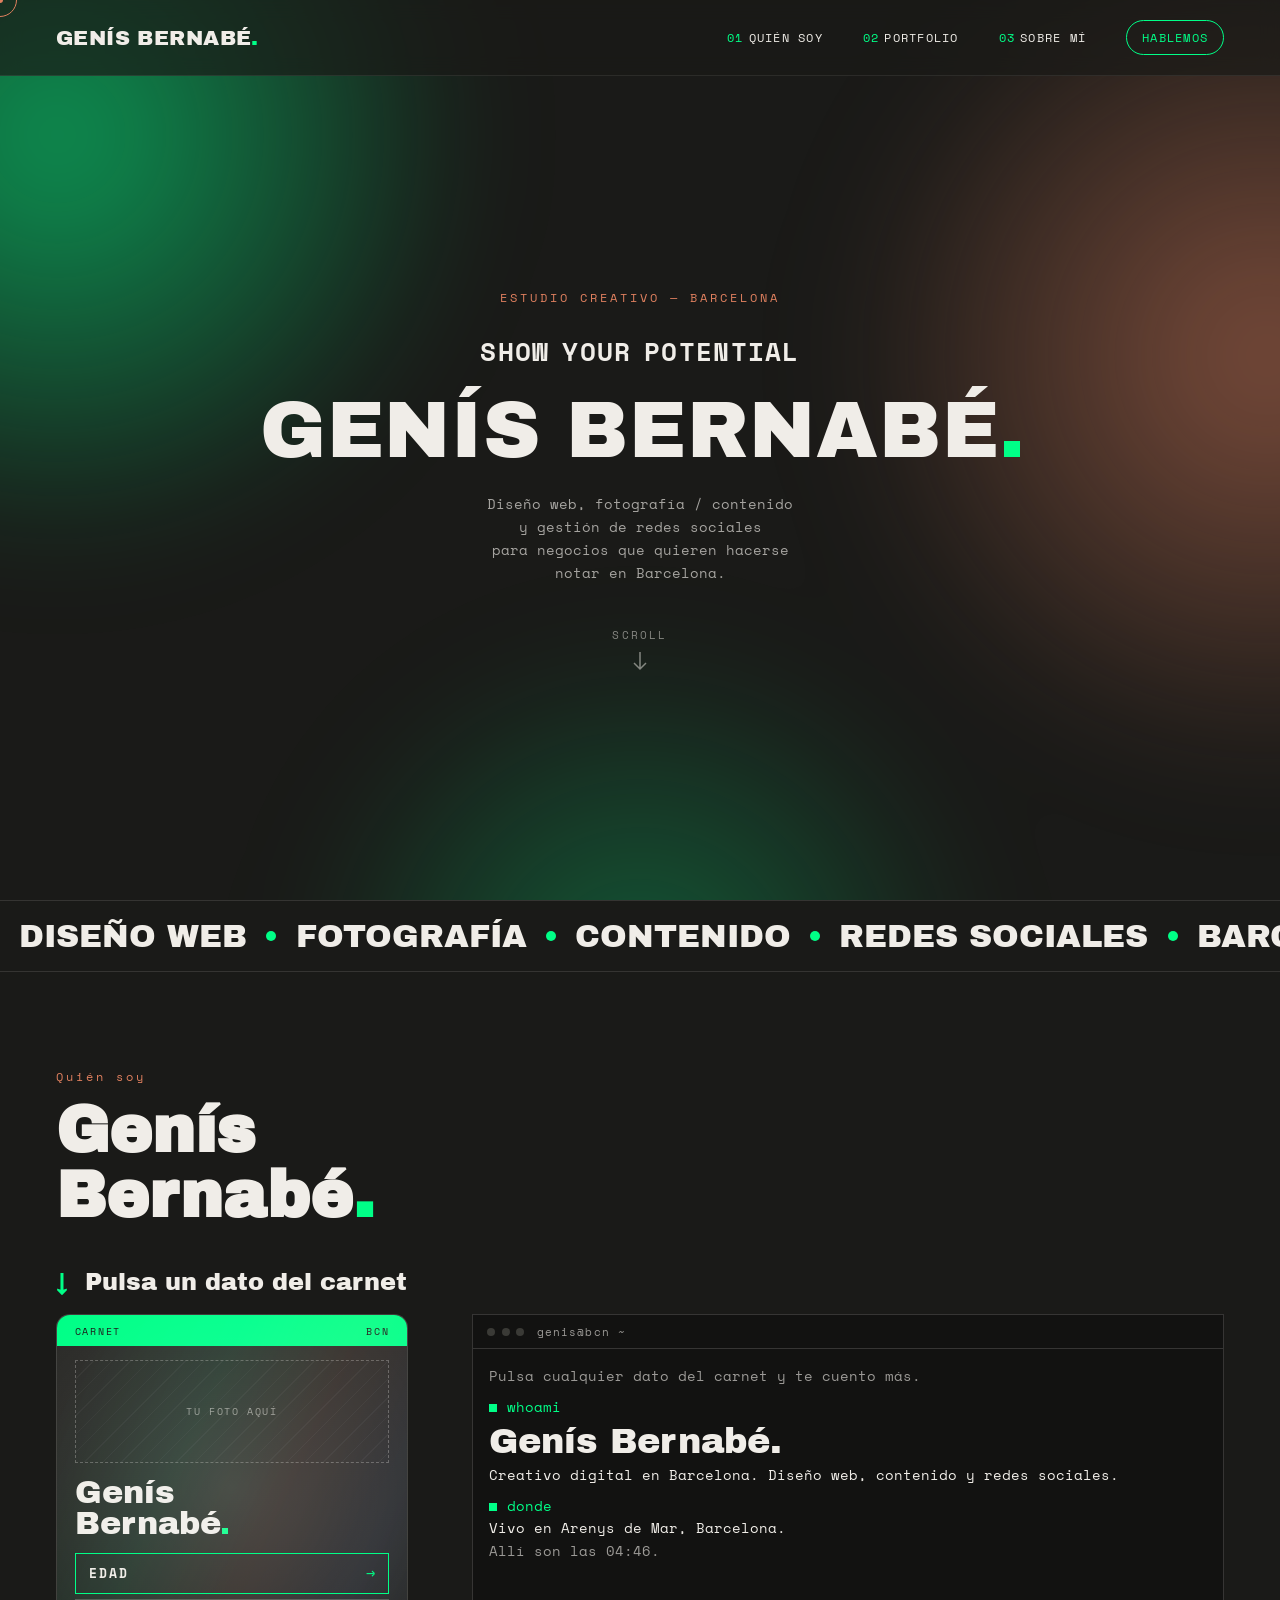
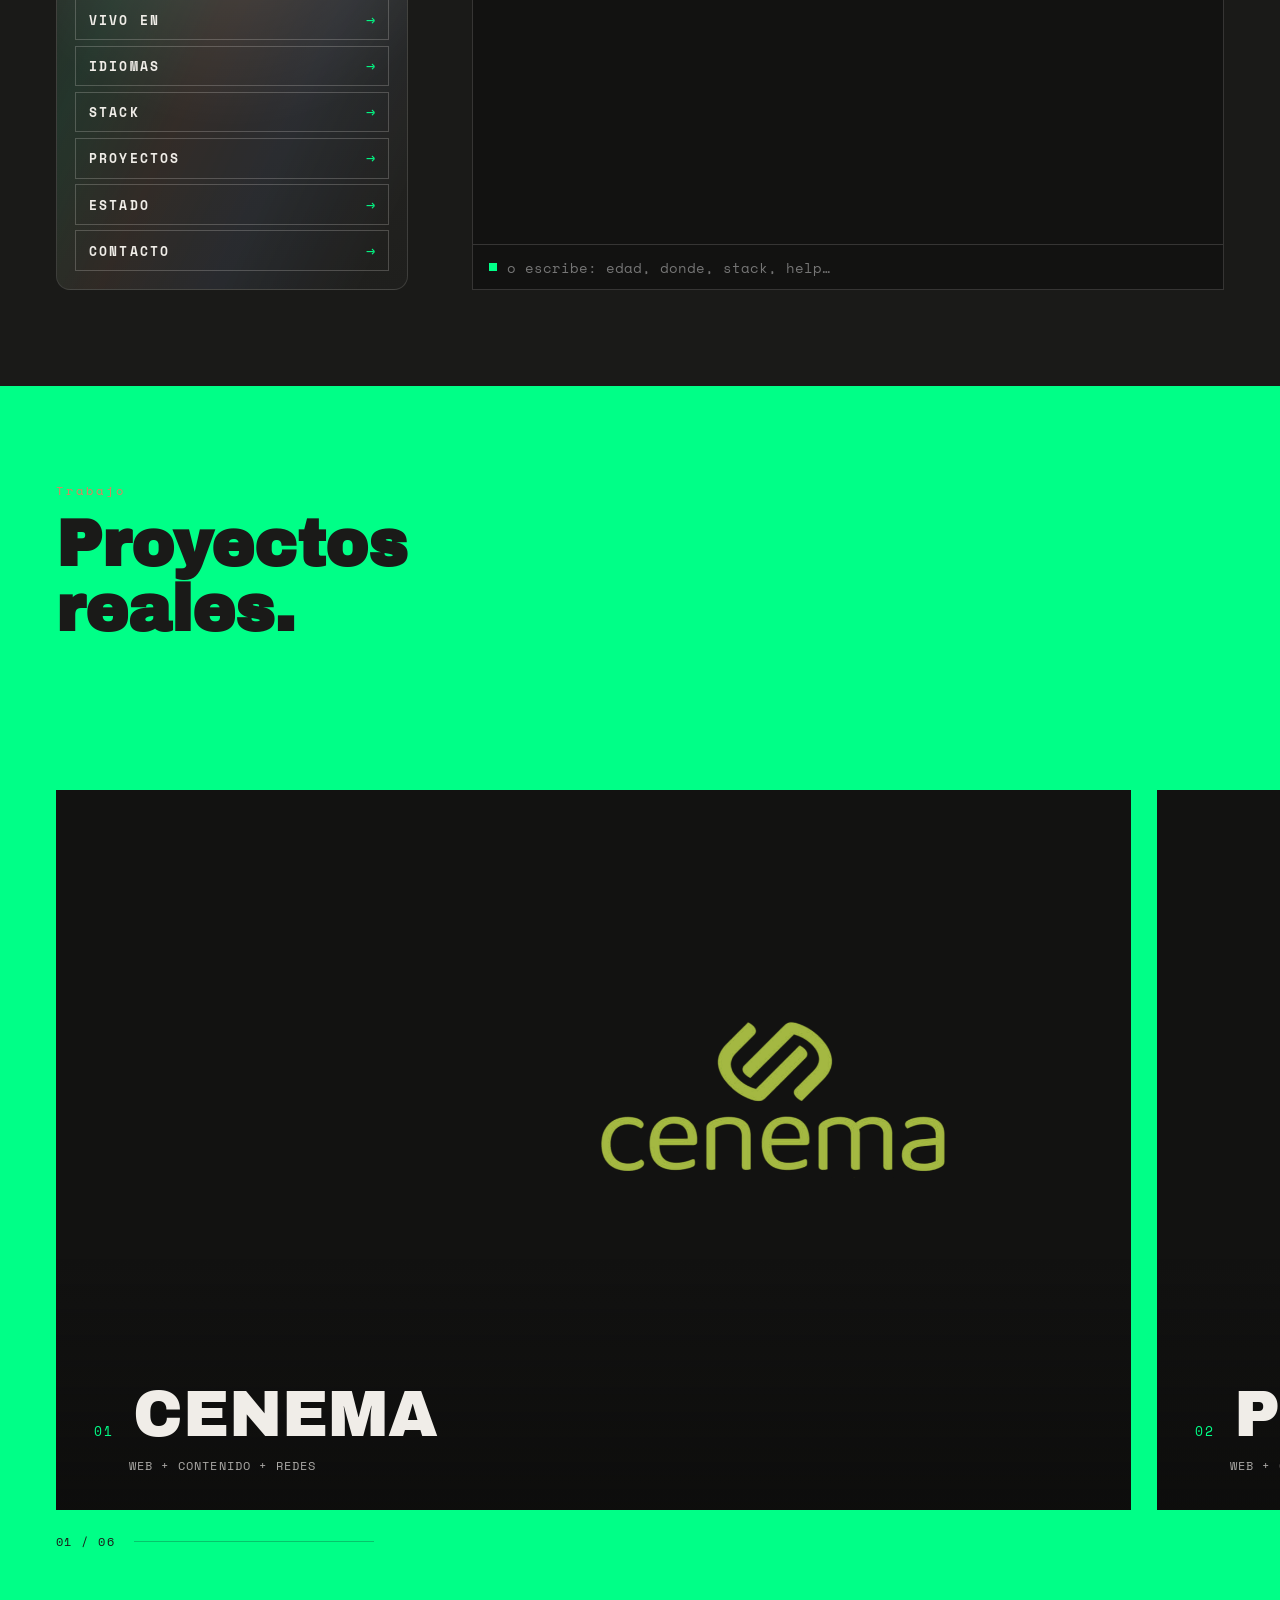
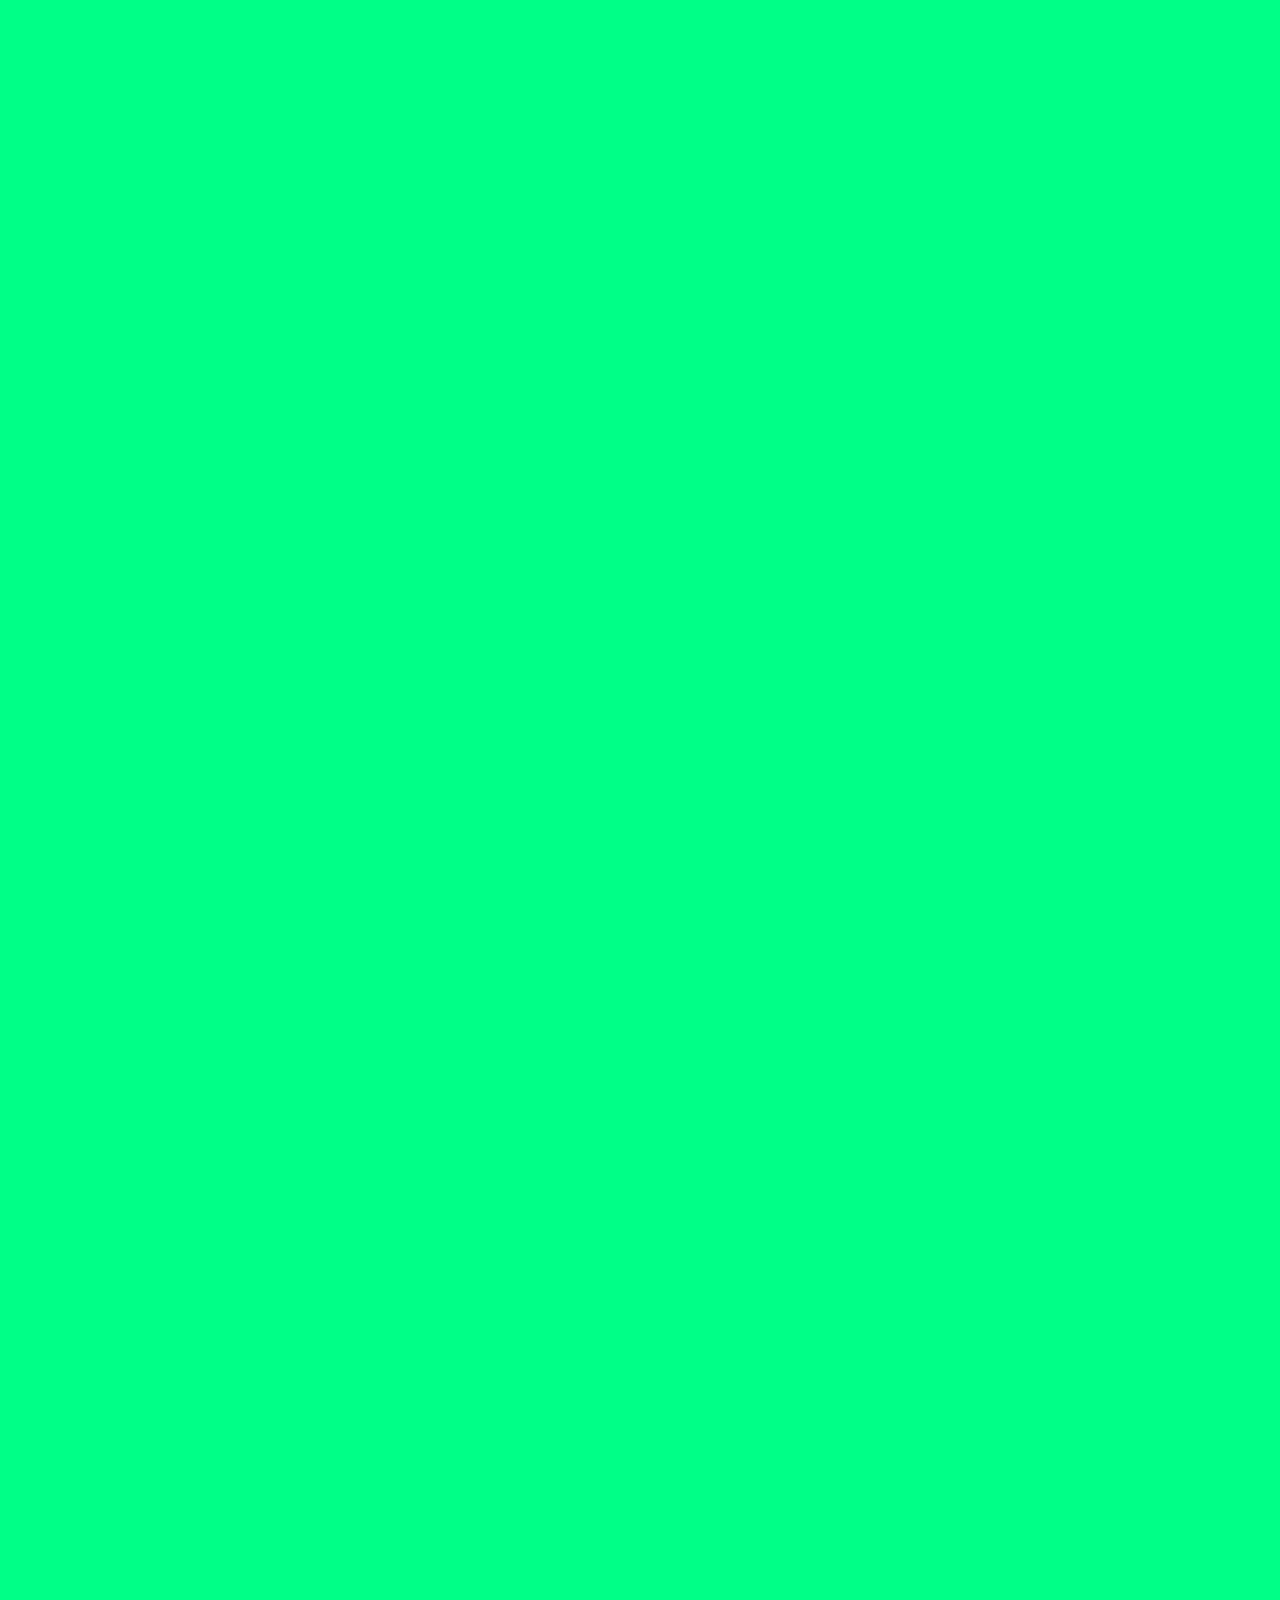
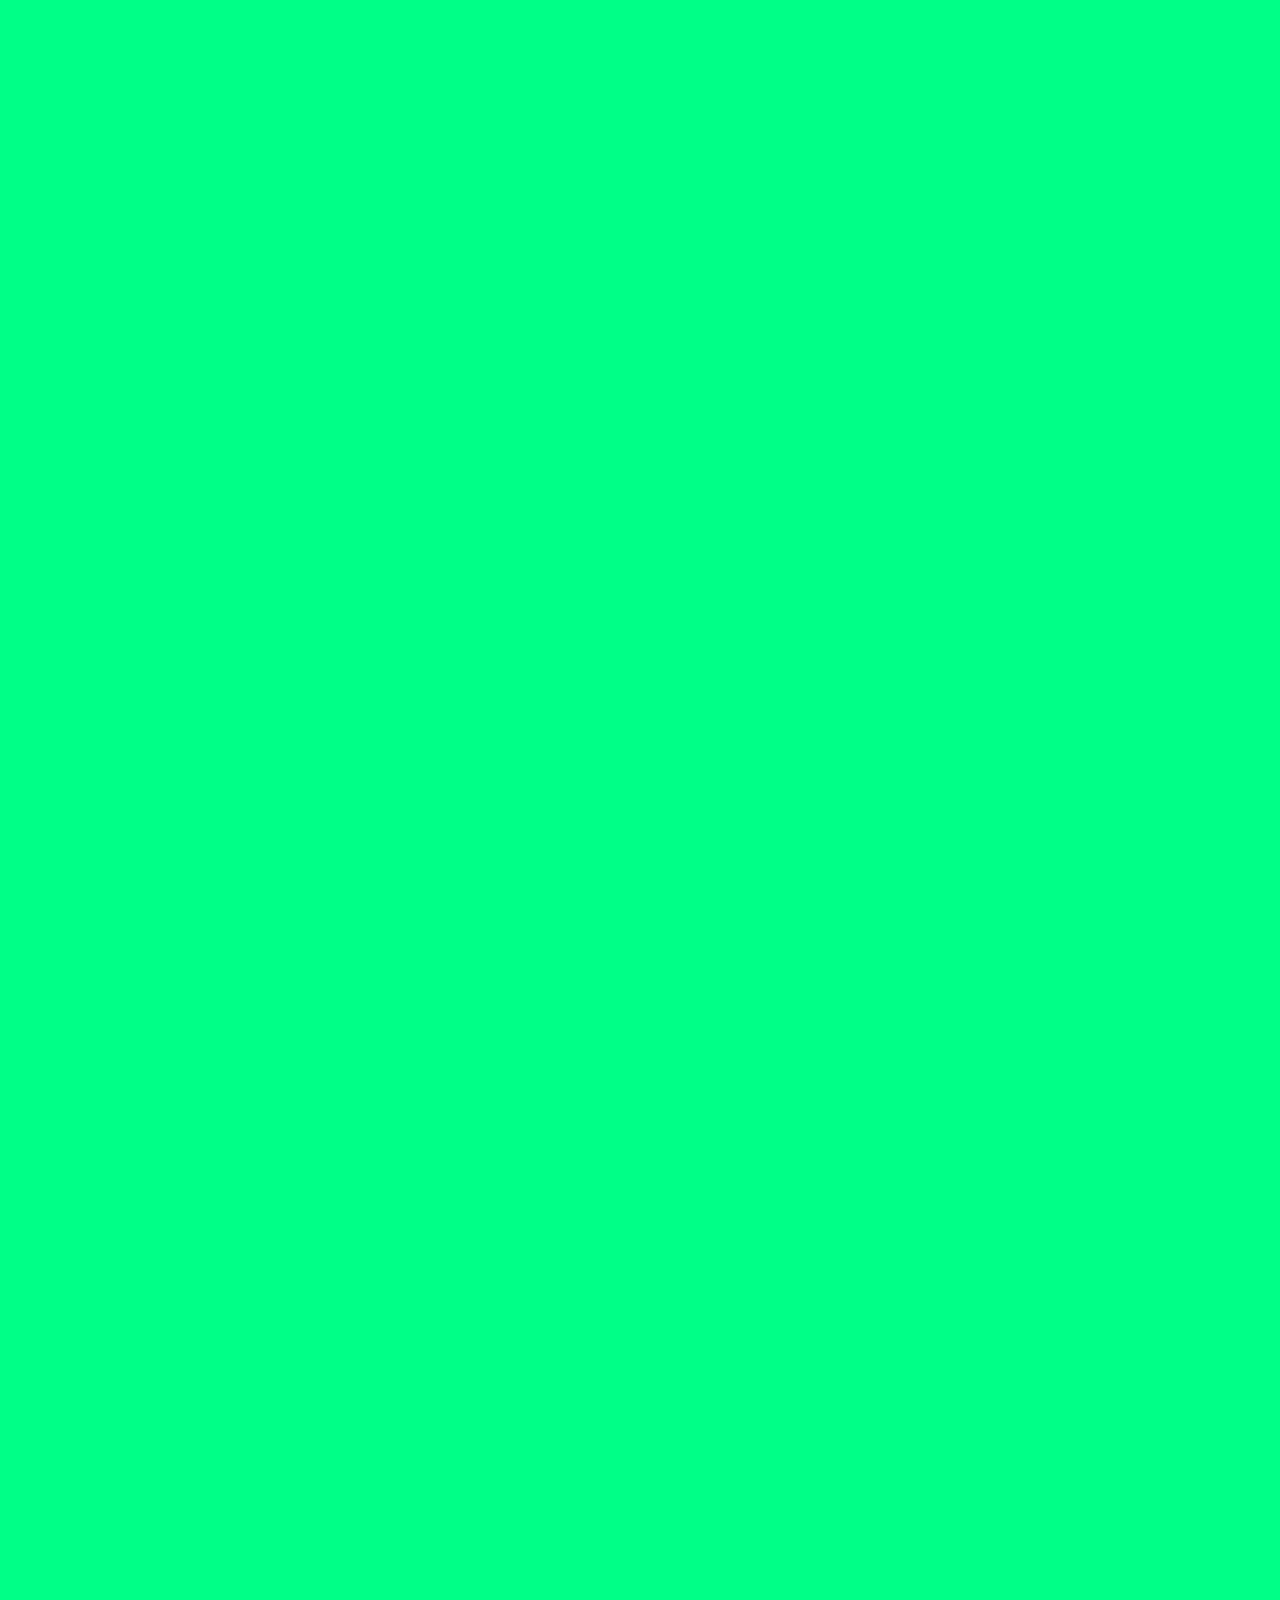
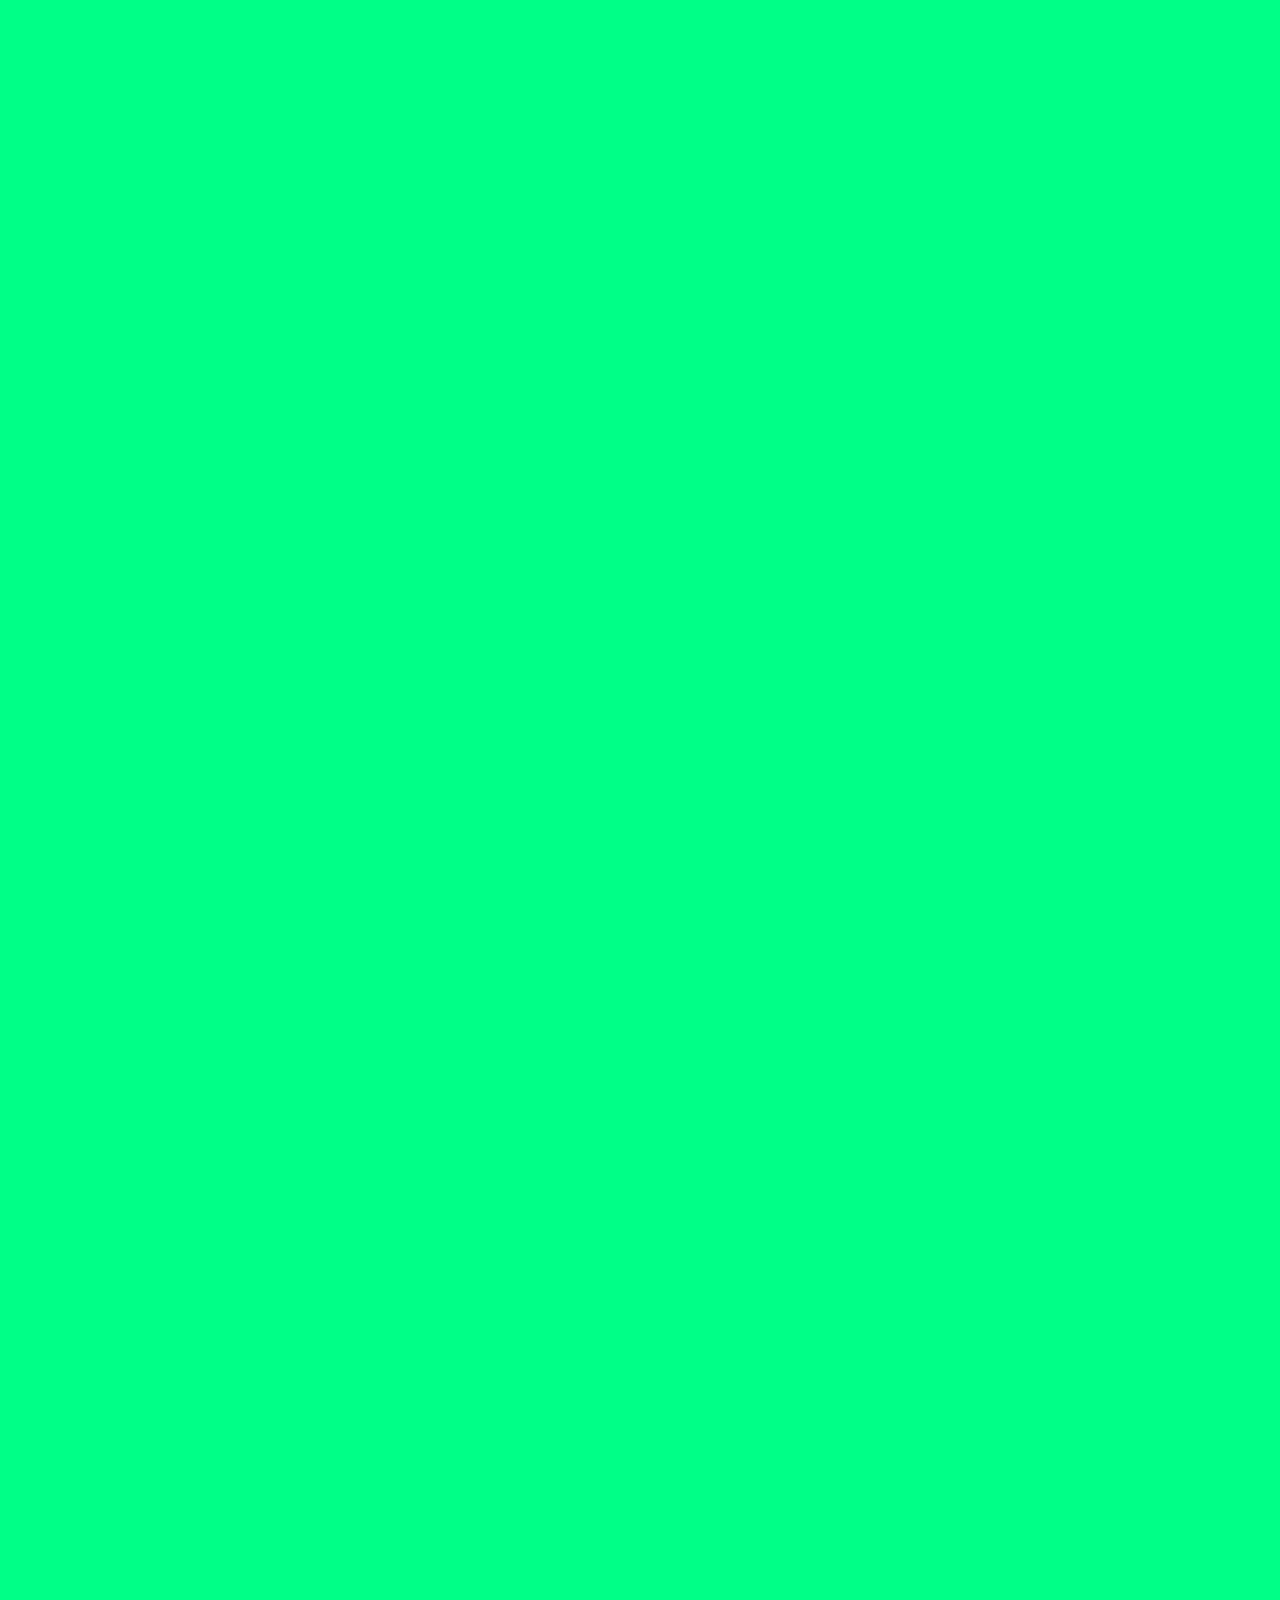
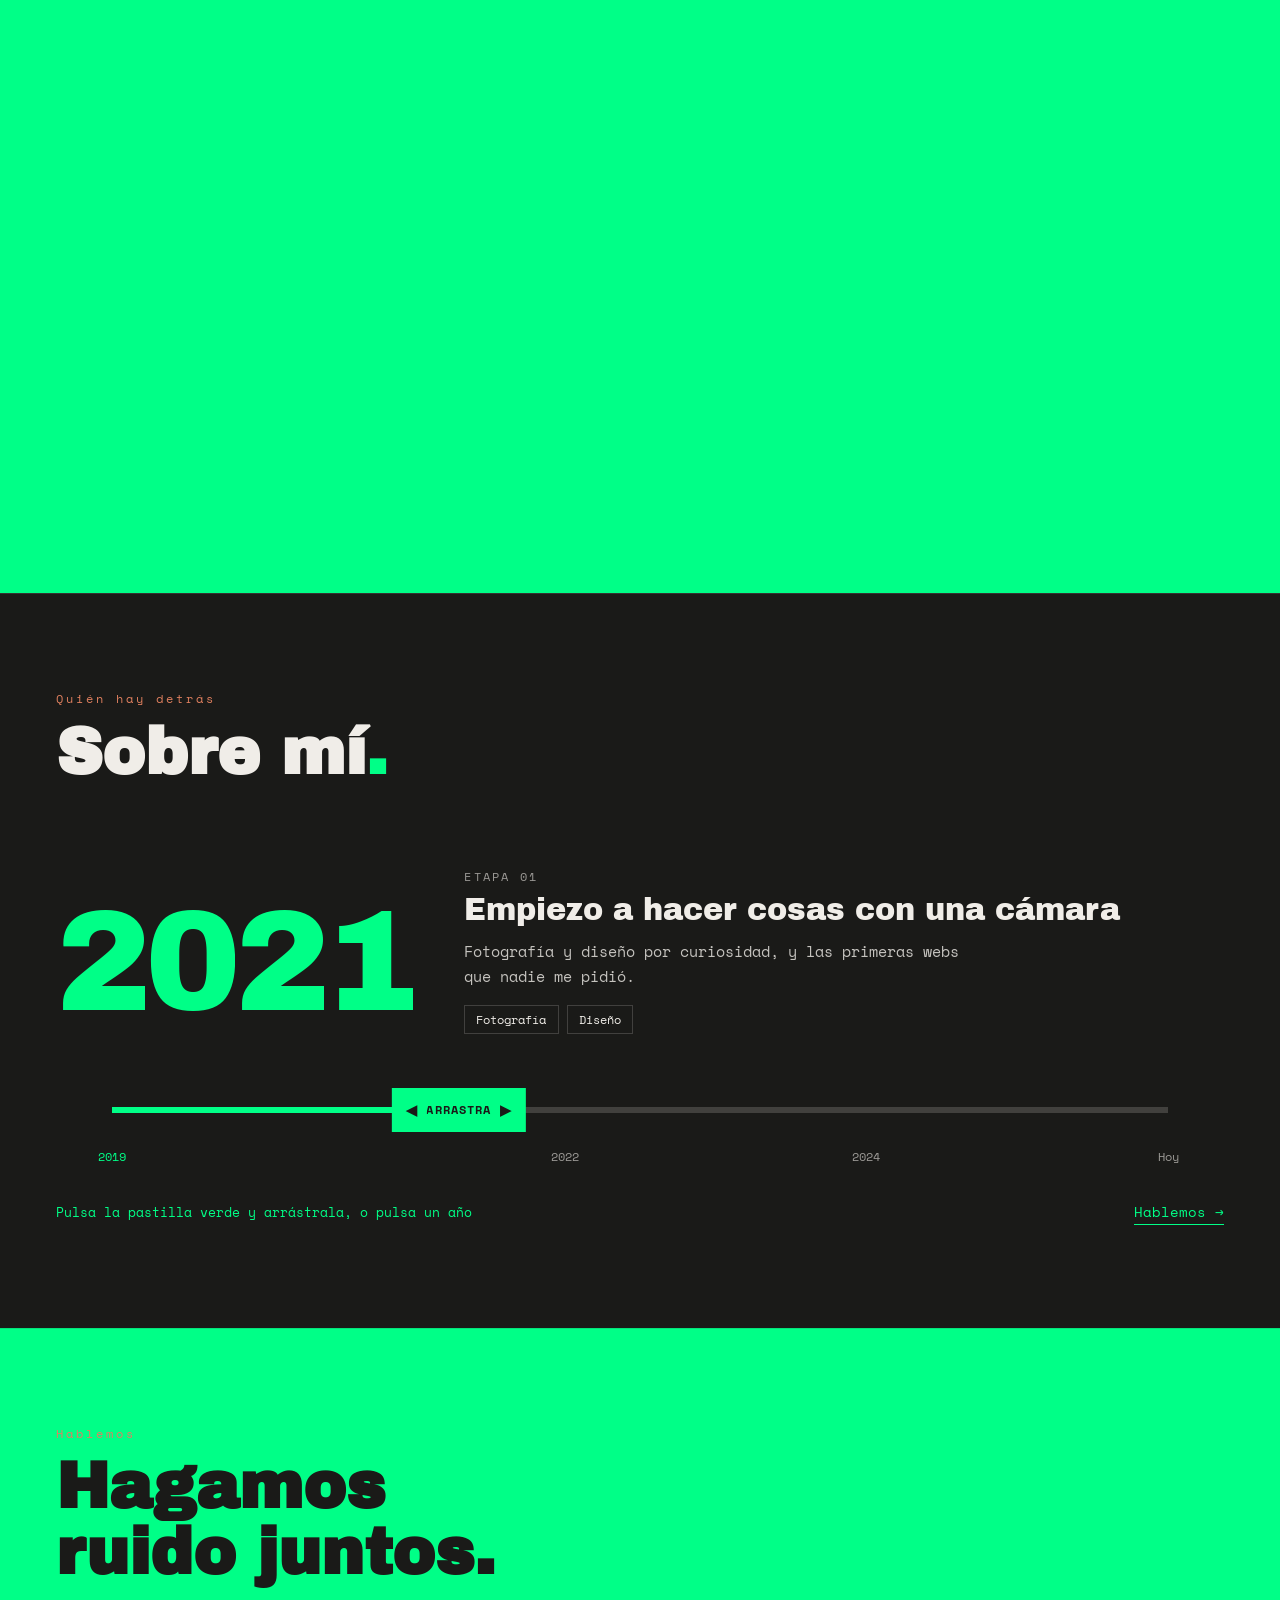
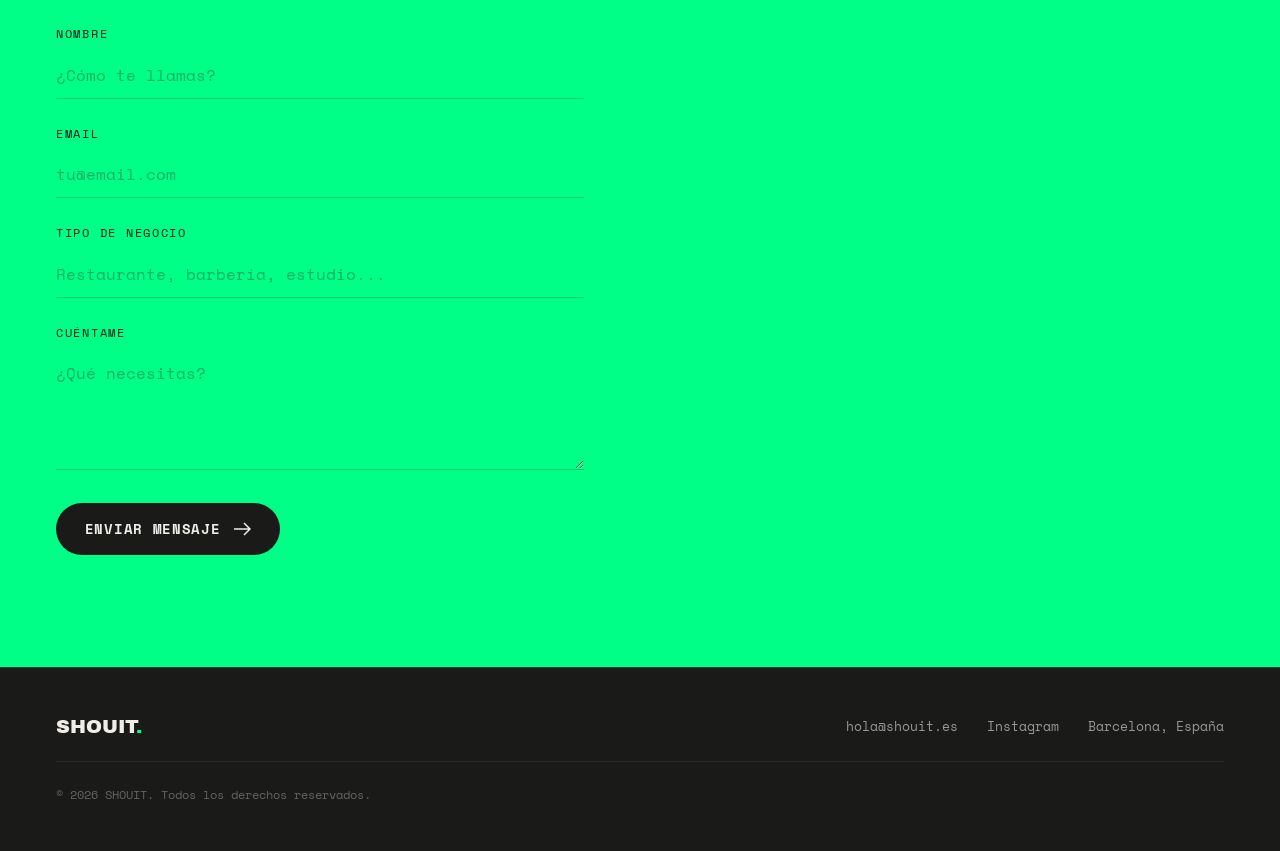
==== commit f91700c3: "Sobre mí: pastilla ARRASTRA en la línea de tiempo" ====
--- a/index.html
+++ b/index.html
@@ -238,7 +238,12 @@
     </div>
 
     <div class="tl__scrub">
-      <input type="range" id="tlRange" min="2019" max="2026" step="0.02" value="2019" aria-label="Año de mi trayectoria">
+      <div class="tl__track" id="tlTrack">
+        <div class="tl__line"><i id="tlFill"></i></div>
+        <button type="button" class="tl__pill is-hint" id="tlPill" role="slider" aria-label="Año de mi trayectoria" aria-valuemin="2019" aria-valuemax="2026" aria-valuenow="2019">
+          <span class="tl__arr" aria-hidden="true">◀</span><span class="tl__lab">ARRASTRA</span><span class="tl__arr" aria-hidden="true">▶</span>
+        </button>
+      </div>
       <div class="tl__ticks" id="tlTicks">
         <button type="button" data-y="2019" style="--p:0">2019</button>
         <button type="button" data-y="2022" style="--p:.4286">2022</button>
@@ -248,7 +253,7 @@
     </div>
 
     <div class="tl__foot">
-      <p class="tl__hint"><span aria-hidden="true">↔</span> Arrastra el cursor o pulsa un año</p>
+      <p class="tl__hint">Pulsa la pastilla verde y arrástrala, o pulsa un año</p>
       <a href="#contacto" class="tl__link">Hablemos →</a>
     </div>
   </section>
--- a/style.css
+++ b/style.css
@@ -657,18 +657,25 @@
 .tl__chips{display:flex;flex-wrap:wrap;gap:.5rem;list-style:none;margin-top:1rem;}
 .tl__chips li{border:1px solid color-mix(in srgb, var(--ink) 18%, transparent);padding:.3rem .7rem;font-size:.75rem;}
 
-.tl__scrub{padding:clamp(1.5rem,4vw,2.75rem) clamp(1.5rem,5vw,3.5rem) 0;}
-.tl__scrub input{
-  display:block;width:100%;height:44px;background:transparent;cursor:grab;
-  -webkit-appearance:none;appearance:none;
-}
-.tl__scrub input:active{cursor:grabbing;}
-.tl__scrub input::-webkit-slider-runnable-track{height:2px;background:color-mix(in srgb, var(--ink) 18%, transparent);}
-.tl__scrub input::-moz-range-track{height:2px;background:color-mix(in srgb, var(--ink) 18%, transparent);}
-.tl__scrub input::-webkit-slider-thumb{-webkit-appearance:none;width:22px;height:22px;margin-top:-10px;background:var(--green);border:0;border-radius:0;}
-.tl__scrub input::-moz-range-thumb{width:22px;height:22px;background:var(--green);border:0;border-radius:0;}
-.tl__scrub input:focus-visible{outline:2px solid var(--green);outline-offset:4px;}
-.tl__ticks{position:relative;height:2rem;margin-inline:11px;}
+.tl__scrub{padding:clamp(1.5rem,4vw,2.75rem) calc(clamp(1.5rem,5vw,3.5rem) + 3.5rem) 0;}
+.tl__track{position:relative;height:64px;touch-action:none;cursor:grab;user-select:none;-webkit-user-select:none;}
+.tl__track:active{cursor:grabbing;}
+.tl__line{position:absolute;left:0;right:0;top:50%;height:6px;margin-top:-3px;background:color-mix(in srgb, var(--ink) 18%, transparent);}
+.tl__line i{position:absolute;left:0;top:0;bottom:0;width:0;background:var(--green);}
+.tl__pill{
+  position:absolute;top:50%;left:0;transform:translate(-50%,-50%);
+  height:44px;min-width:44px;padding:0 .9rem;background:var(--green);color:var(--black);
+  display:flex;align-items:center;justify-content:center;gap:.5rem;
+  font-family:var(--font-mono);font-size:.72rem;font-weight:700;letter-spacing:.1em;white-space:nowrap;
+  box-shadow:0 0 0 0 color-mix(in srgb, var(--green) 55%, transparent);
+}
+.tl__pill.is-hint{animation:tlRing 1.8s infinite;}
+@keyframes tlRing{0%{box-shadow:0 0 0 0 color-mix(in srgb, var(--green) 55%, transparent);}80%,100%{box-shadow:0 0 0 18px color-mix(in srgb, var(--green) 0%, transparent);}}
+.tl__arr{font-size:.9rem;}
+.tl__lab{overflow:hidden;max-width:7rem;transition:max-width .35s var(--ease),opacity .35s var(--ease);}
+.tl__pill.is-used .tl__lab{max-width:0;opacity:0;}
+.tl__pill:focus-visible{outline:2px solid var(--ink);outline-offset:4px;}
+.tl__ticks{position:relative;height:2rem;}
 .tl__ticks button{
   position:absolute;top:0;left:calc(var(--p) * 100%);transform:translateX(-50%);
   font-family:var(--font-mono);font-size:.78rem;padding:.35rem .2rem;
@@ -681,9 +688,9 @@
   display:flex;justify-content:space-between;align-items:baseline;flex-wrap:wrap;gap:1rem;
   padding:clamp(1rem,3vw,1.75rem) clamp(1.5rem,5vw,3.5rem) 0;
 }
-.tl__hint{font-size:.8rem;color:var(--green);display:flex;gap:.6rem;align-items:center;}
+.tl__hint{font-size:.8rem;color:var(--green);}
 .tl__link{font-size:.85rem;color:var(--green);border-bottom:1px solid var(--green);padding-bottom:.15rem;}
-@media (prefers-reduced-motion:reduce){.tl__d span{transition:none;}}
+@media (prefers-reduced-motion:reduce){.tl__d span,.tl__lab{transition:none;}.tl__pill.is-hint{animation:none;}}
 
 /* ==========================================================
    Contact
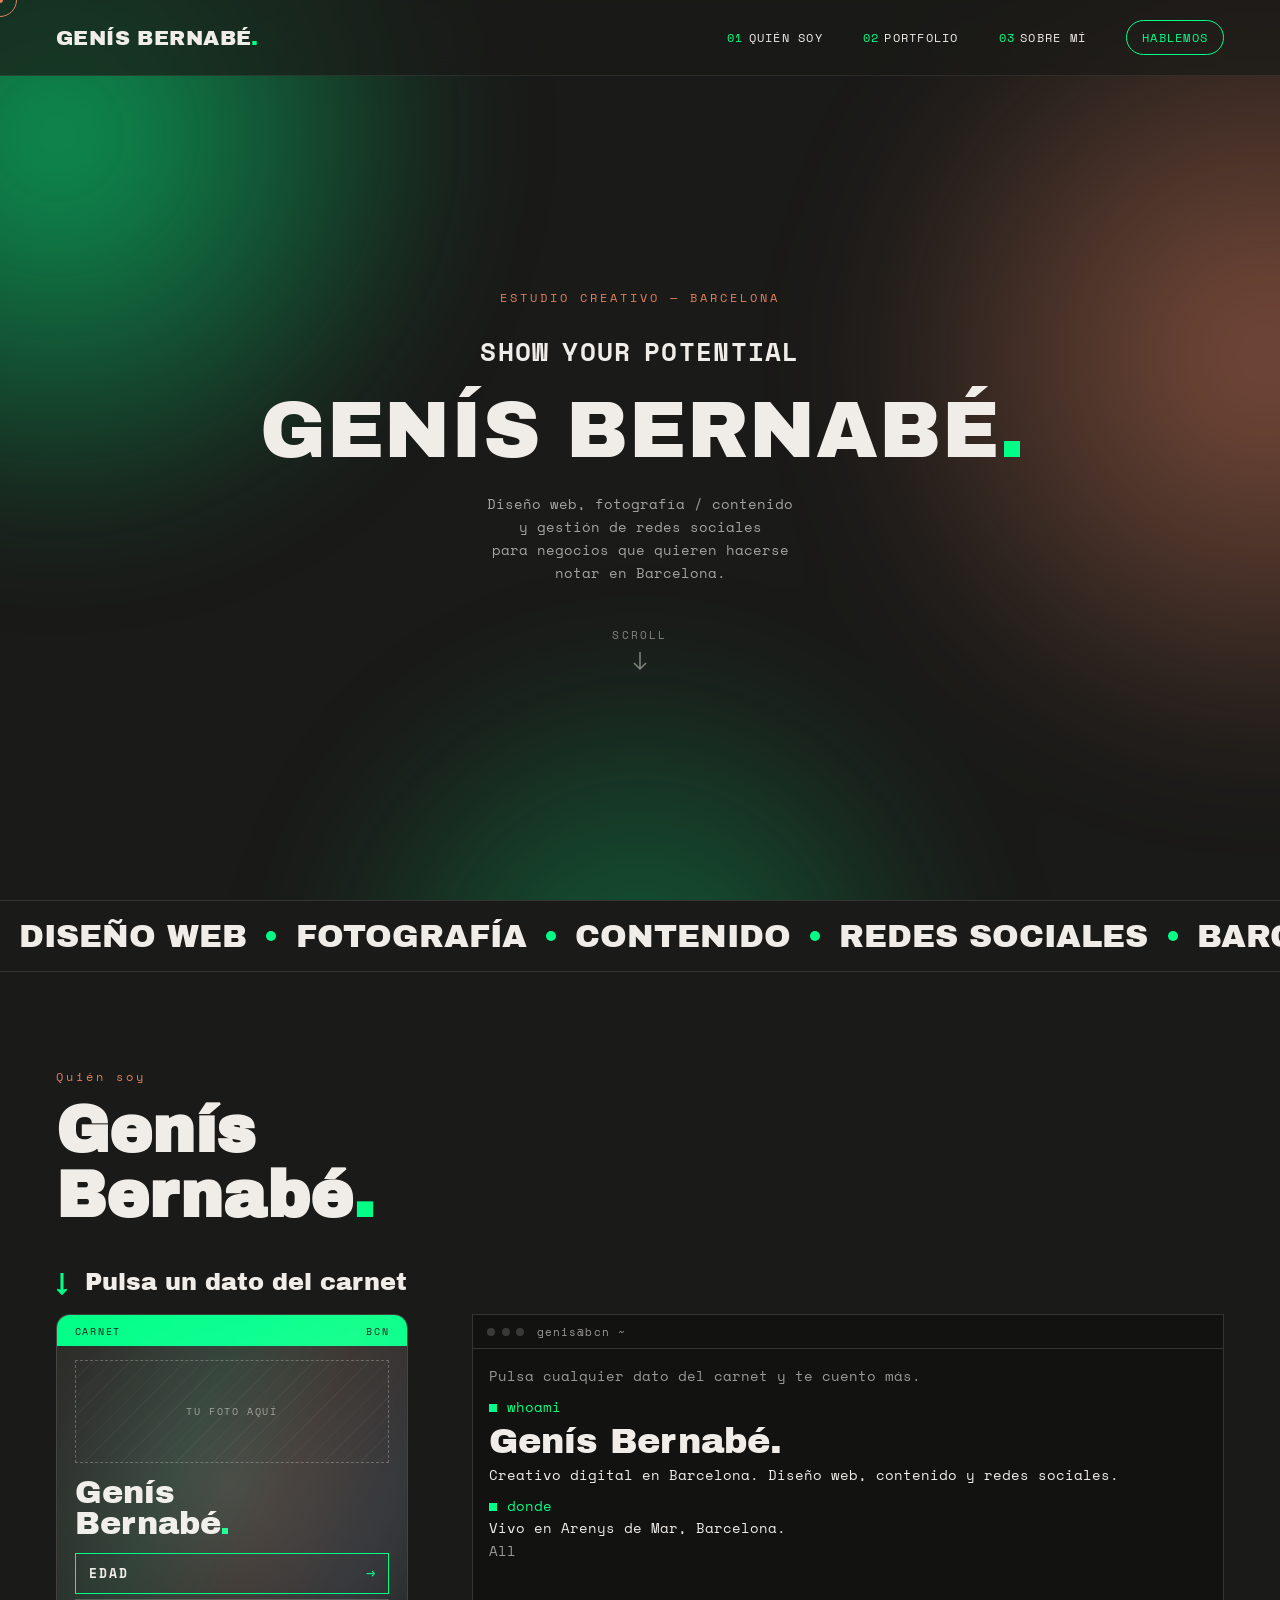
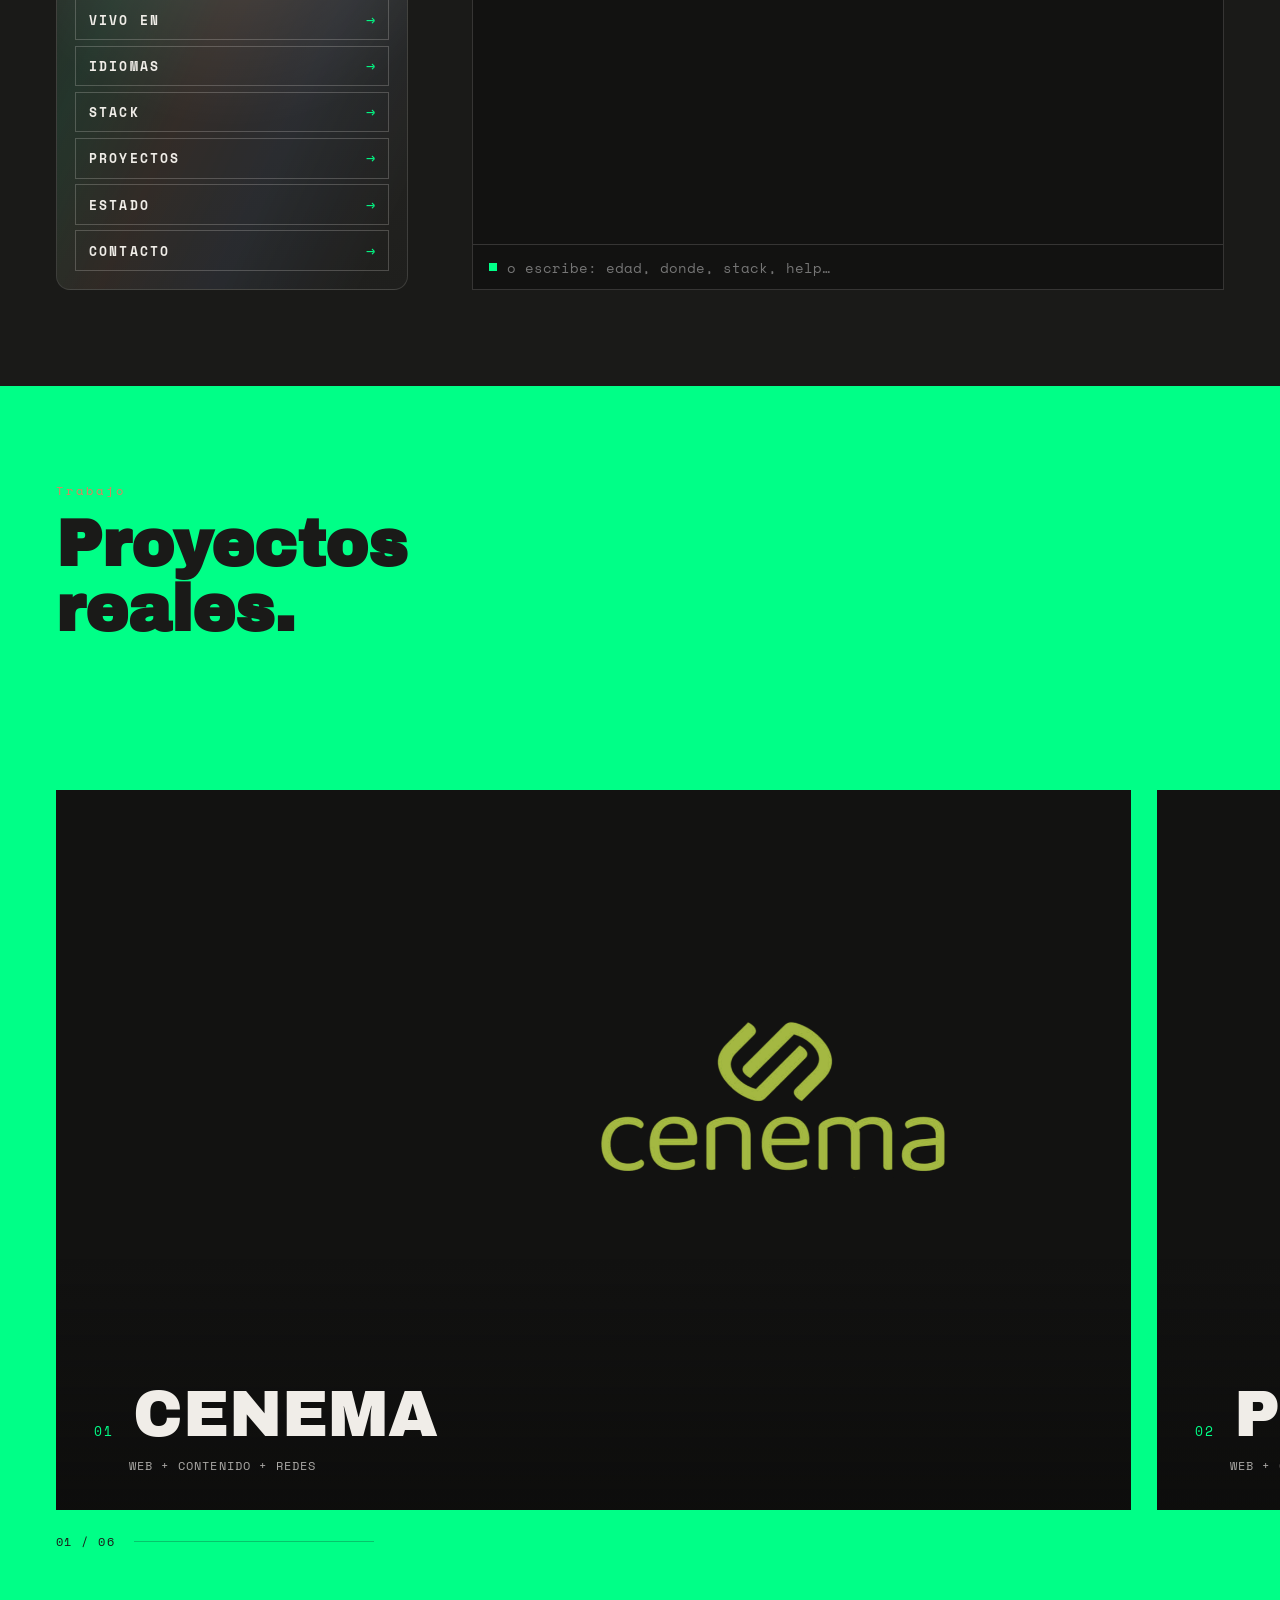
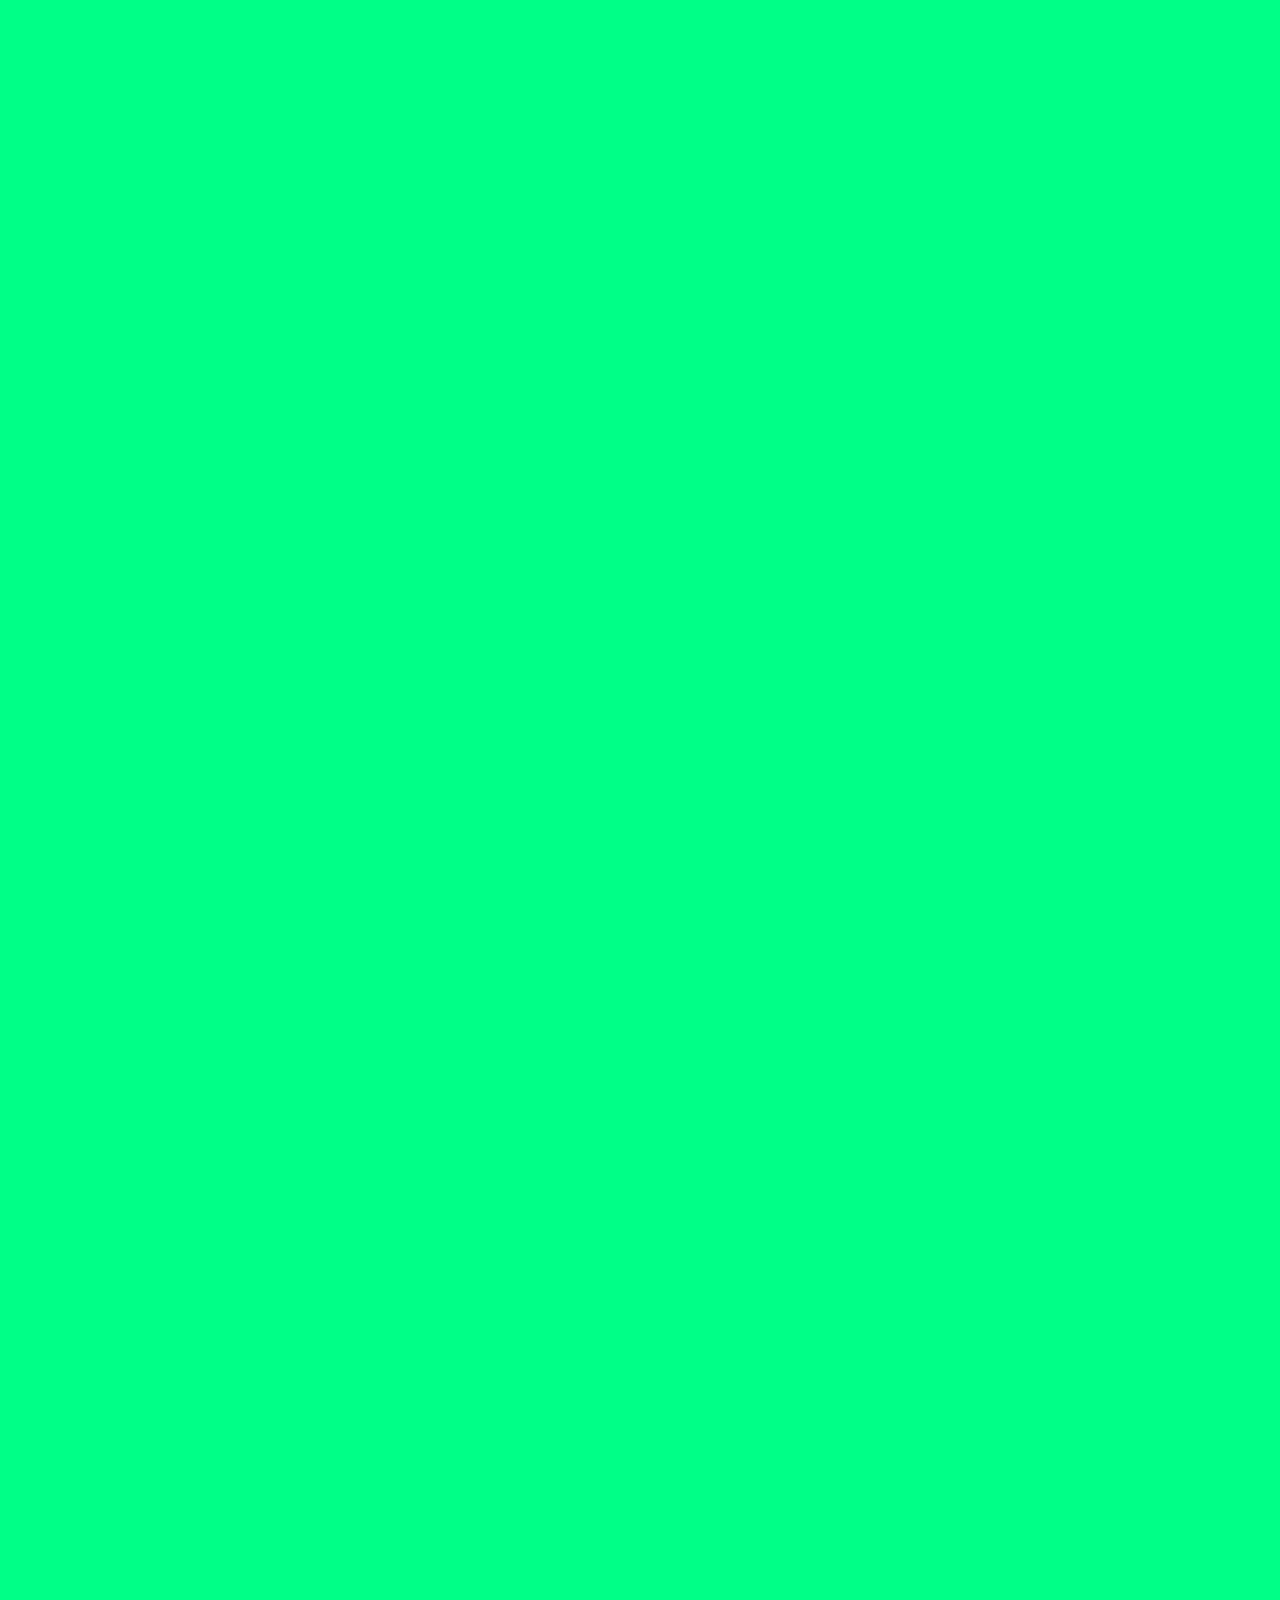
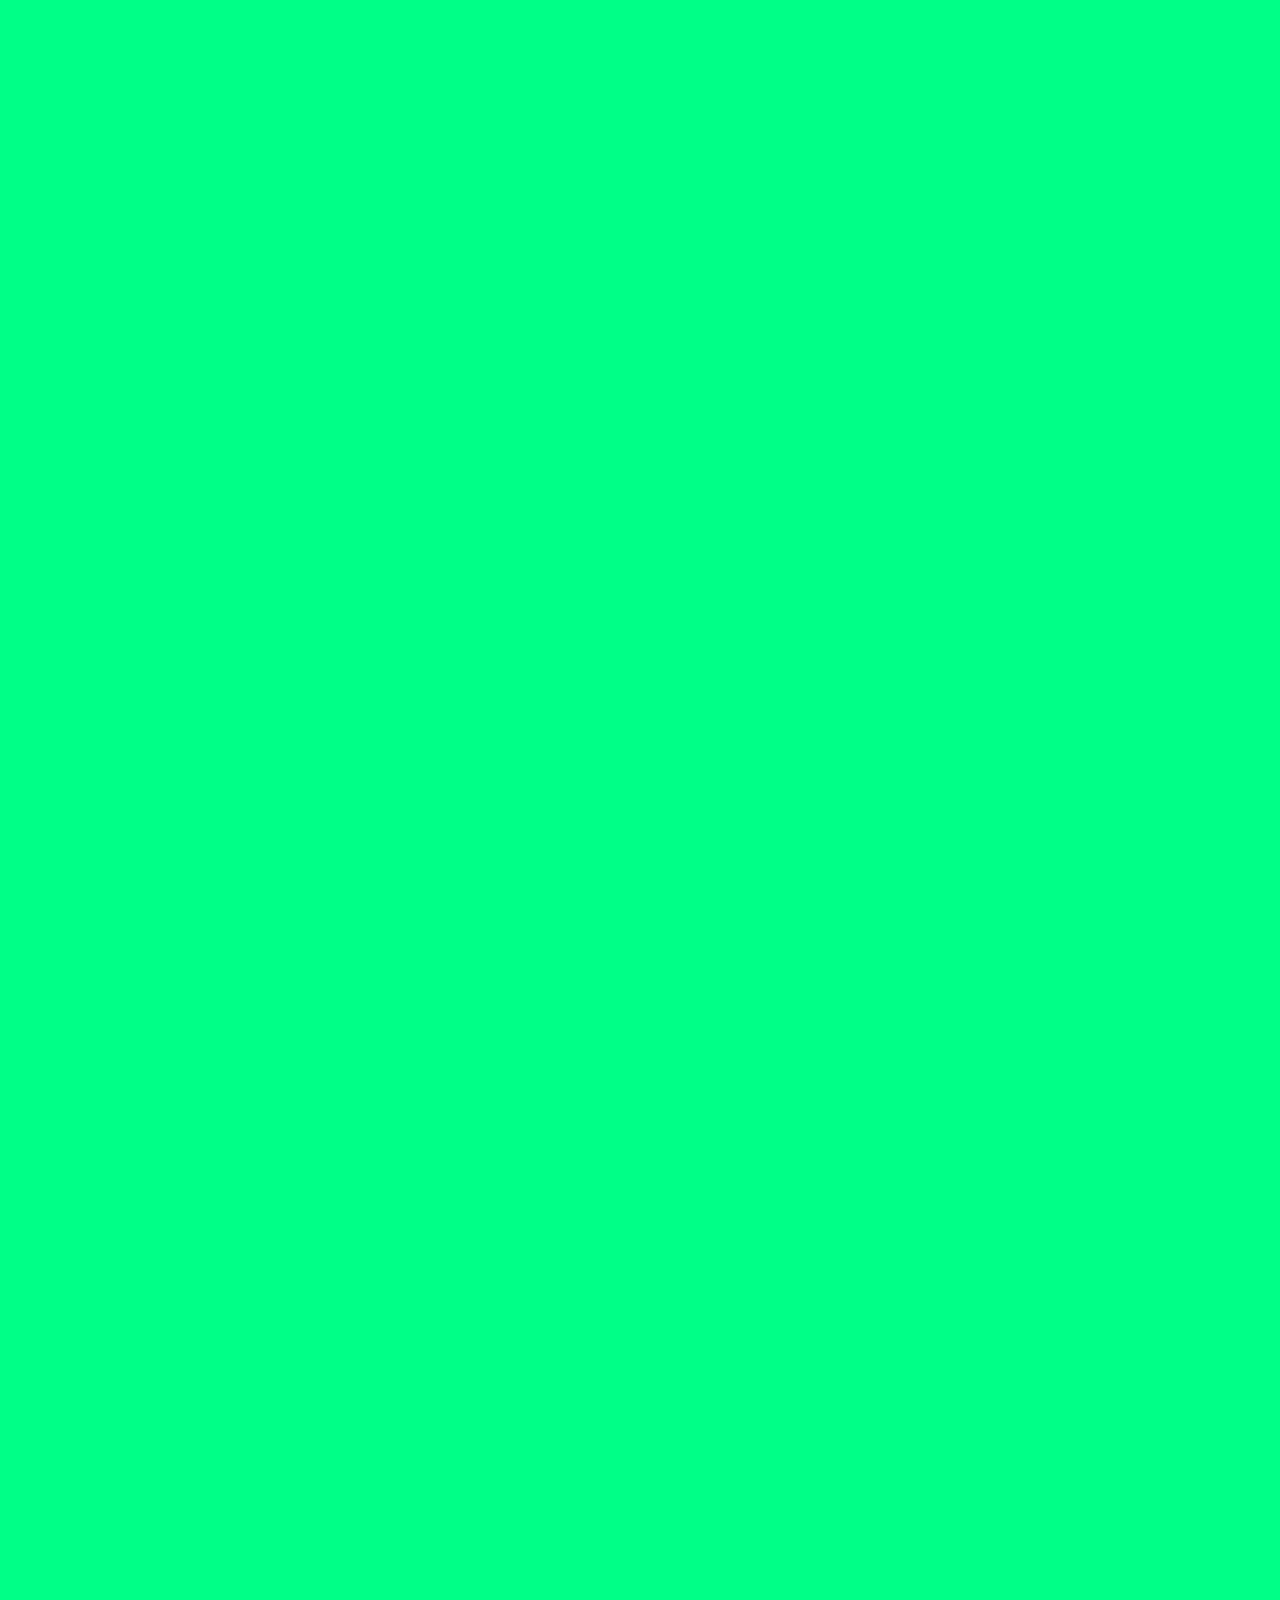
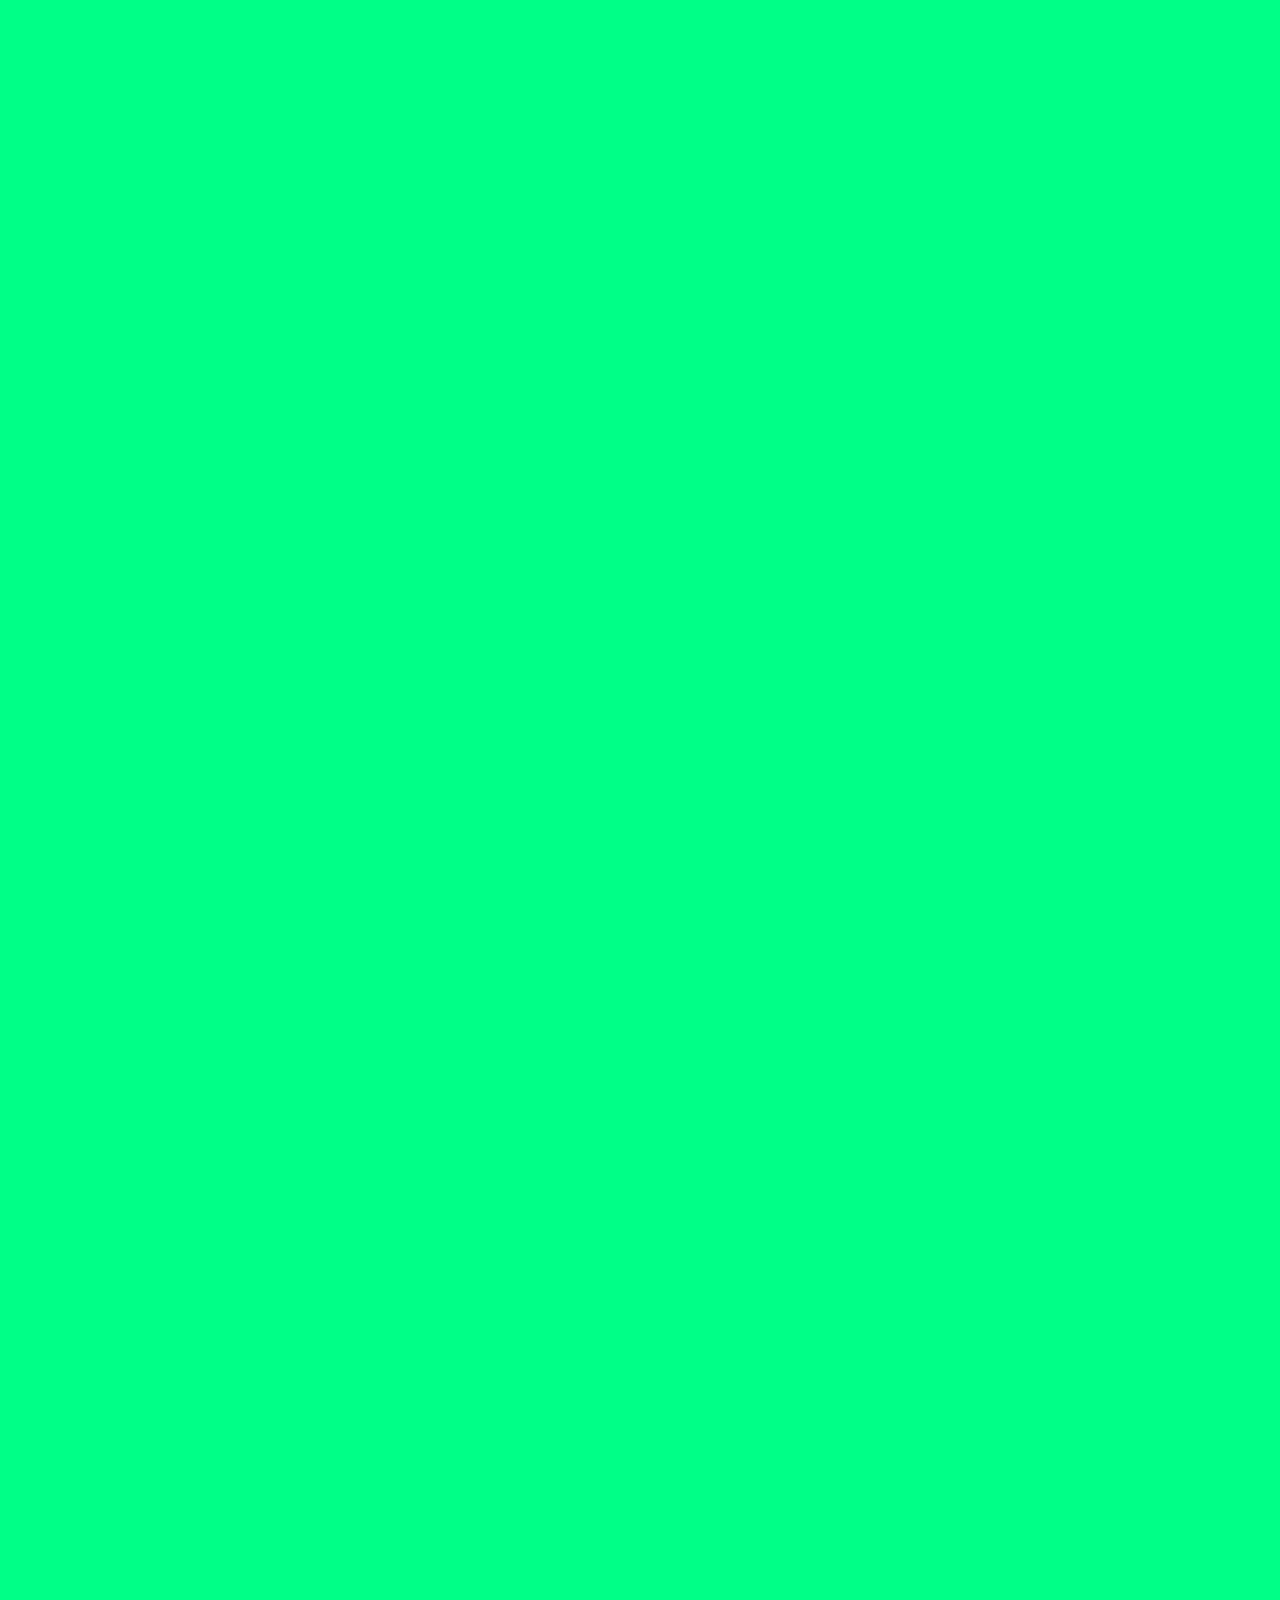
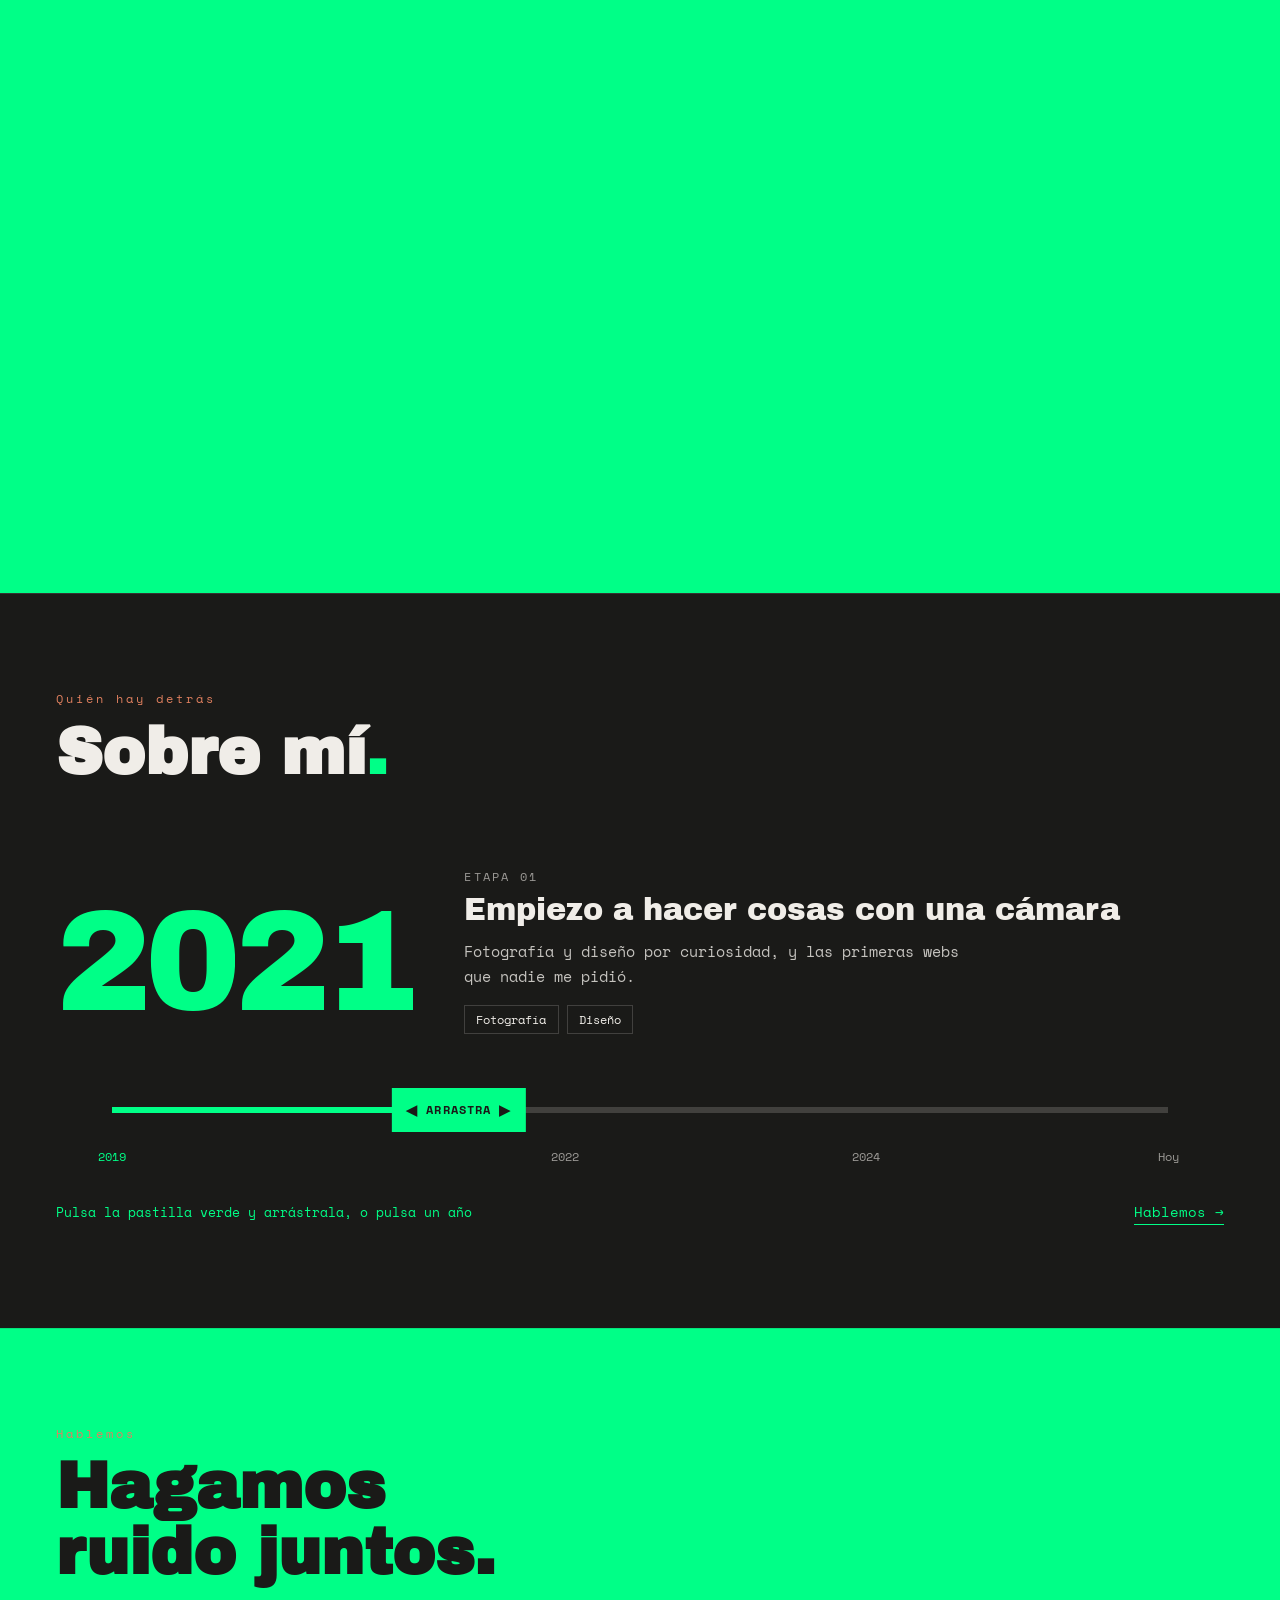
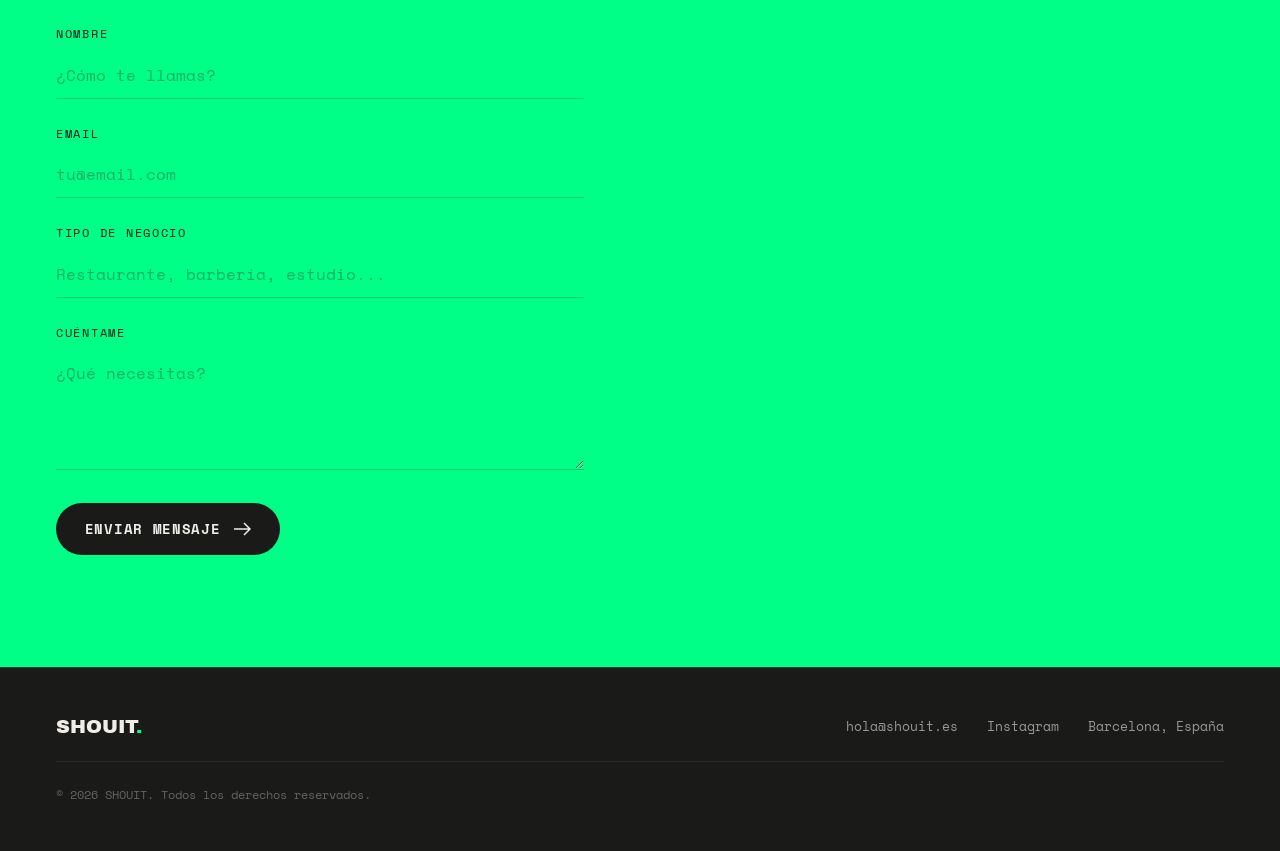
==== commit b5b940ea: "Quién soy: baraja de cartas en móvil" ====
--- a/index.html
+++ b/index.html
@@ -118,6 +118,20 @@
         </form>
       </div>
     </div>
+
+    <!-- Móvil (≤820px): baraja de cartas. En escritorio se oculta y se ve el carnet + terminal de arriba. -->
+    <div class="qd" id="qd">
+      <p class="qd__hint"><span aria-hidden="true">→</span> Desliza el carnet</p>
+      <div class="qd-deck" id="qdDeck" tabindex="0" aria-label="Baraja de datos. Usa las flechas del teclado para cambiar de carta."></div>
+      <div class="qd-bar">
+        <button type="button" class="qd-arrow" id="qdPrev" aria-label="Carta anterior">←</button>
+        <div class="qd-mid">
+          <div class="qd-dots" id="qdDots" aria-hidden="true"></div>
+          <div class="qd-count" id="qdCount" aria-live="polite"></div>
+        </div>
+        <button type="button" class="qd-arrow" id="qdNext" aria-label="Carta siguiente">→</button>
+      </div>
+    </div>
   </section>
 
   <!-- ============ PORTFOLIO ============ -->
--- a/style.css
+++ b/style.css
@@ -438,6 +438,72 @@
   .qs-card.is-live,.qs-card.is-rest{transition:none;}
   .qs__hint span,.qs-fld.is-hint{animation:none;}
   .qs-foil{display:none;}
+}
+
+/* ==========================================================
+   Quién soy — MÓVIL: baraja de cartas (≤820px). Escritorio no cambia.
+   ========================================================== */
+.qd{display:none;}
+@media (max-width:820px){
+  .qs__wrap{display:none;}
+  .qd{display:block;padding:0 clamp(1.5rem,5vw,3.5rem) 6rem;}
+}
+.qd__hint{display:flex;align-items:center;gap:.55rem;font-family:var(--font-display);font-size:1.1rem;line-height:1.15;color:var(--white);margin-bottom:1.1rem;transition:opacity .4s;}
+.qd__hint span{color:var(--green);display:inline-block;animation:qdNudgeX 1.4s ease-in-out infinite;}
+.qd__hint.is-seen{opacity:.5;}
+.qd__hint.is-seen span{animation:none;}
+@keyframes qdNudgeX{50%{transform:translateX(6px);}}
+.qd-deck{position:relative;height:min(30rem,calc(100svh - 11rem));min-height:24rem;margin-bottom:2.2rem;touch-action:pan-y;outline:none;user-select:none;-webkit-user-select:none;}
+.qd-card{
+  position:absolute;inset:0;border-radius:16px;overflow:hidden;display:flex;flex-direction:column;
+  background:linear-gradient(165deg,#2c2c29,#1f1f1d);color:var(--white);
+  border:1px solid color-mix(in srgb, var(--white) 16%, transparent);
+  transform-origin:50% 100%;transition:transform .5s var(--ease),opacity .4s;will-change:transform;touch-action:pan-y;
+}
+.qd-card.is-top{cursor:grab;}
+.qd-card.is-drag{transition:none;cursor:grabbing;}
+.qd-card__stripe{
+  display:flex;justify-content:space-between;gap:.5rem;
+  font-size:.6rem;letter-spacing:.18em;text-transform:uppercase;
+  background:var(--c,var(--green));color:var(--black);padding:.55rem 1.1rem;
+}
+.qd-card__body{flex:1;min-height:0;padding:1.1rem;display:flex;flex-direction:column;gap:.9rem;}
+.qd-card__pic{
+  flex:1;min-height:0;display:grid;place-items:center;text-align:center;
+  border:1px dashed color-mix(in srgb, var(--white) 28%, transparent);
+  background:repeating-linear-gradient(135deg, transparent 0 12px, color-mix(in srgb, var(--white) 4%, transparent) 12px 13px);
+  font-size:.62rem;letter-spacing:.16em;text-transform:uppercase;color:color-mix(in srgb, var(--white) 55%, transparent);
+}
+.qd-card__name{font-family:var(--font-display);font-size:clamp(1.7rem,8vw,2.1rem);line-height:.98;}
+.qd-card__name i{display:inline-block;width:.18em;height:.18em;background:var(--green);margin-left:.05em;}
+.qd-card__go{display:flex;justify-content:space-between;align-items:center;font-size:.68rem;letter-spacing:.14em;text-transform:uppercase;color:color-mix(in srgb, var(--white) 62%, transparent);}
+.qd-card__go b{font-weight:400;color:var(--green);display:inline-block;animation:qdNudgeX 1.3s ease-in-out infinite;}
+.qd-card__big{font-family:var(--font-display);line-height:.92;font-size:var(--fs,4.6rem);color:var(--c,var(--green));overflow-wrap:anywhere;}
+.qd-card__big small{display:block;font-family:var(--font-mono);font-size:.85rem;color:var(--white);letter-spacing:.14em;text-transform:uppercase;margin-top:.5rem;}
+.qd-card__lines{display:grid;gap:.3rem;font-size:.9rem;margin-top:auto;}
+.qd-card__lines .d{color:color-mix(in srgb, var(--white) 62%, transparent);}
+.qd-card__lines .ok{color:var(--green);}
+.qd-copy{
+  align-self:flex-start;border:1px solid var(--green);color:var(--green);padding:.55rem .85rem;
+  font-size:.74rem;letter-spacing:.12em;text-transform:uppercase;transition:background .2s,color .2s;
+}
+.qd-copy:hover,.qd-copy.is-ok{background:var(--green);color:var(--black);}
+.qd-card__glare{position:absolute;inset:0;pointer-events:none;background:linear-gradient(115deg,transparent 30%,rgba(0,255,135,.09) 45%,rgba(224,128,95,.09) 55%,transparent 70%);}
+.qd-bar{display:flex;align-items:center;justify-content:space-between;gap:.8rem;}
+.qd-arrow{
+  width:3rem;height:3rem;flex:none;border:1px solid color-mix(in srgb, var(--white) 22%, transparent);
+  display:grid;place-items:center;font-size:1.1rem;color:var(--green);transition:background .2s,color .2s;
+}
+.qd-arrow:hover,.qd-arrow:active{background:var(--green);color:var(--black);}
+.qd-arrow:focus-visible,.qd-deck:focus-visible .qd-card.is-top{outline:2px solid var(--green);outline-offset:2px;}
+.qd-mid{display:grid;gap:.5rem;justify-items:center;min-width:0;}
+.qd-dots{display:flex;gap:6px;align-items:center;justify-content:center;flex-wrap:wrap;}
+.qd-dots i{width:7px;height:7px;background:color-mix(in srgb, var(--white) 22%, transparent);transition:background .25s,width .3s var(--ease);}
+.qd-dots i.on{background:var(--green);width:22px;}
+.qd-count{font-size:.7rem;letter-spacing:.14em;color:color-mix(in srgb, var(--white) 62%, transparent);text-align:center;}
+@media (prefers-reduced-motion:reduce){
+  .qd__hint span,.qd-card__go b{animation:none;}
+  .qd-card{transition:none;}
 }
 
 /* ==========================================================
@@ -961,6 +1027,104 @@
   .proyecto-btn{font-size:.8rem;}
 }
 
+/* ---- cabecera: datos en tarjetas con icono ---- */
+.proyecto .i{width:1.25em;height:1.25em;fill:none;stroke:currentColor;stroke-width:1.6;stroke-linecap:round;stroke-linejoin:round;flex:none;}
+.proyecto-chips{
+  display:grid;grid-template-columns:minmax(0,1fr);gap:.65rem;
+  border-top:1px solid color-mix(in srgb, var(--white) 20%, transparent);
+  padding-top:1.1rem;
+}
+.proyecto-chip{
+  display:flex;align-items:center;gap:.85rem;min-width:0;
+  padding:.8rem .9rem;border:1px solid var(--line);
+  background:color-mix(in srgb, var(--black) 55%, transparent);
+  transition:transform .3s var(--ease),border-color .3s var(--ease);
+}
+.proyecto-chip:hover{transform:translateY(-3px);border-color:var(--tint);}
+.proyecto-chip__ic{width:2.4rem;height:2.4rem;display:grid;place-items:center;flex:none;background:var(--tint);color:var(--tint-ink);}
+.proyecto-chip__ic .i{width:1.3rem;height:1.3rem;}
+.proyecto-chip small{display:block;font-size:.62rem;letter-spacing:.2em;text-transform:uppercase;color:color-mix(in srgb, var(--white) 60%, transparent);}
+.proyecto-chip span{font-size:.82rem;line-height:1.45;}
+.proyecto-chip a{border-bottom:1px solid currentColor;transition:color .25s var(--ease);}
+.proyecto-chip a:hover{color:var(--green);}
+.proyecto-chip > div{min-width:0;}
+.proyecto-chip--logo{background:none;border-color:transparent;padding-inline:0;}
+.proyecto-chip--logo:hover{transform:none;border-color:transparent;}
+.proyecto-chip--logo small{color:color-mix(in srgb, var(--white) 60%, transparent);}
+.proyecto-chip--logo img{display:block;height:var(--lh,3.4rem);width:auto;max-width:100%;object-fit:contain;margin-top:.5rem;}
+@media (min-width:700px){.proyecto-chips{grid-template-columns:repeat(3,minmax(0,1fr));}}
+
+/* ---- Qué hice: servicios que cambian la vista ---- */
+.svcs{display:grid;grid-template-columns:minmax(0,1fr);gap:.65rem;}
+.svc{
+  position:relative;text-align:left;
+  display:flex;flex-direction:column;gap:.55rem;padding:1rem;
+  border:1px solid var(--line);color:inherit;
+  transition:background .3s var(--ease),border-color .3s var(--ease),color .3s var(--ease);
+}
+.svc:hover{border-color:var(--white);}
+.svc__ic{
+  width:2.8rem;height:2.8rem;display:grid;place-items:center;
+  border:1px solid currentColor;
+  transition:background .3s var(--ease),color .3s var(--ease),border-color .3s var(--ease);
+}
+.svc__ic .i{width:1.5rem;height:1.5rem;}
+.svc b{font-family:var(--font-display);font-weight:400;font-size:1.15rem;line-height:1.1;}
+.svc em{font-style:normal;font-size:.76rem;line-height:1.5;color:color-mix(in srgb, var(--white) 62%, transparent);}
+.svc[aria-selected="true"]{background:var(--tint);border-color:var(--tint);color:var(--tint-ink);}
+.svc[aria-selected="true"] em{color:color-mix(in srgb, var(--tint-ink) 78%, transparent);}
+.svc[aria-selected="true"] .svc__ic{background:var(--tint-ink);color:var(--tint);border-color:var(--tint-ink);}
+.svc:focus-visible{outline:2px solid var(--green);outline-offset:3px;}
+@media (max-width:719px){
+  .svc{display:grid;grid-template-columns:auto minmax(0,1fr);grid-template-rows:auto auto;column-gap:.85rem;row-gap:.15rem;align-items:center;padding:.7rem .85rem;}
+  .svc__ic{grid-row:1 / span 2;width:2.4rem;height:2.4rem;}
+  .svc__ic .i{width:1.25rem;height:1.25rem;}
+  .svc b{font-size:1.02rem;align-self:end;}
+  .svc em{align-self:start;}
+}
+@media (min-width:720px){
+  .svcs{grid-template-columns:repeat(auto-fit,minmax(0,1fr));}
+  .svc::after{
+    content:"";position:absolute;left:50%;bottom:-11px;width:12px;height:12px;
+    background:var(--tint);transform:translateX(-50%) rotate(45deg);
+    opacity:0;transition:opacity .3s var(--ease);
+  }
+  .svc[aria-selected="true"]::after{opacity:1;}
+}
+
+.svc-view{
+  margin-top:1.4rem;display:grid;grid-template-columns:minmax(0,1fr);gap:1.1rem;align-items:start;
+  animation:svcRise .5s var(--ease);
+}
+.svc-view[hidden]{display:none;}
+@keyframes svcRise{from{opacity:0;transform:translateY(12px);}to{opacity:1;transform:none;}}
+.svc-side{display:flex;flex-direction:column;gap:.8rem;}
+.svc-side h3{margin:0;font-family:var(--font-display);font-weight:400;font-size:clamp(1.2rem,2.4vw,1.6rem);line-height:1.1;}
+.svc-side p{margin:0;font-size:.9rem;line-height:1.65;max-width:46ch;}
+.svc-more{width:fit-content;font-size:.8rem;color:var(--green);border-bottom:1px solid var(--green);padding-bottom:.15rem;}
+.svc-tile{
+  aspect-ratio:2 / 1;display:grid;place-items:center;
+  border:1px solid var(--line);
+  background:linear-gradient(135deg, color-mix(in srgb, var(--tint) 38%, var(--black)), var(--black));
+  color:var(--white);
+}
+.svc-tile .i{width:clamp(3rem,8vw,5rem);height:clamp(3rem,8vw,5rem);stroke-width:1.2;}
+.svc-thumbs{display:grid;grid-template-columns:repeat(auto-fit,minmax(0,1fr));gap:.6rem;margin-top:.8rem;}
+.svc-thumbs button{
+  aspect-ratio:16 / 8;overflow:hidden;border:2px solid transparent;opacity:.55;
+  transition:opacity .25s var(--ease),border-color .25s var(--ease);
+}
+.svc-thumbs button img{width:100%;height:100%;object-fit:cover;display:block;}
+.svc-thumbs button:hover{opacity:1;}
+.svc-thumbs button[aria-pressed="true"]{opacity:1;border-color:var(--tint);}
+.svc-media{min-width:0;}
+.svc-media .proyecto-posts{grid-template-columns:repeat(3,minmax(0,1fr));gap:.5rem;}
+@media (min-width:900px){
+  .svc-view{grid-template-columns:minmax(0,1.5fr) minmax(0,1fr);gap:2rem;}
+  .svc-media .proyecto-posts{gap:.65rem;}
+}
+@media (prefers-reduced-motion:reduce){.svc-view{animation:none;}}
+
 /* ---- bloque de detalle con subtítulo, lista y nota (p. ej. LearnWorlds) ---- */
 .proyecto-sub{
   margin:0 0 1.1rem;
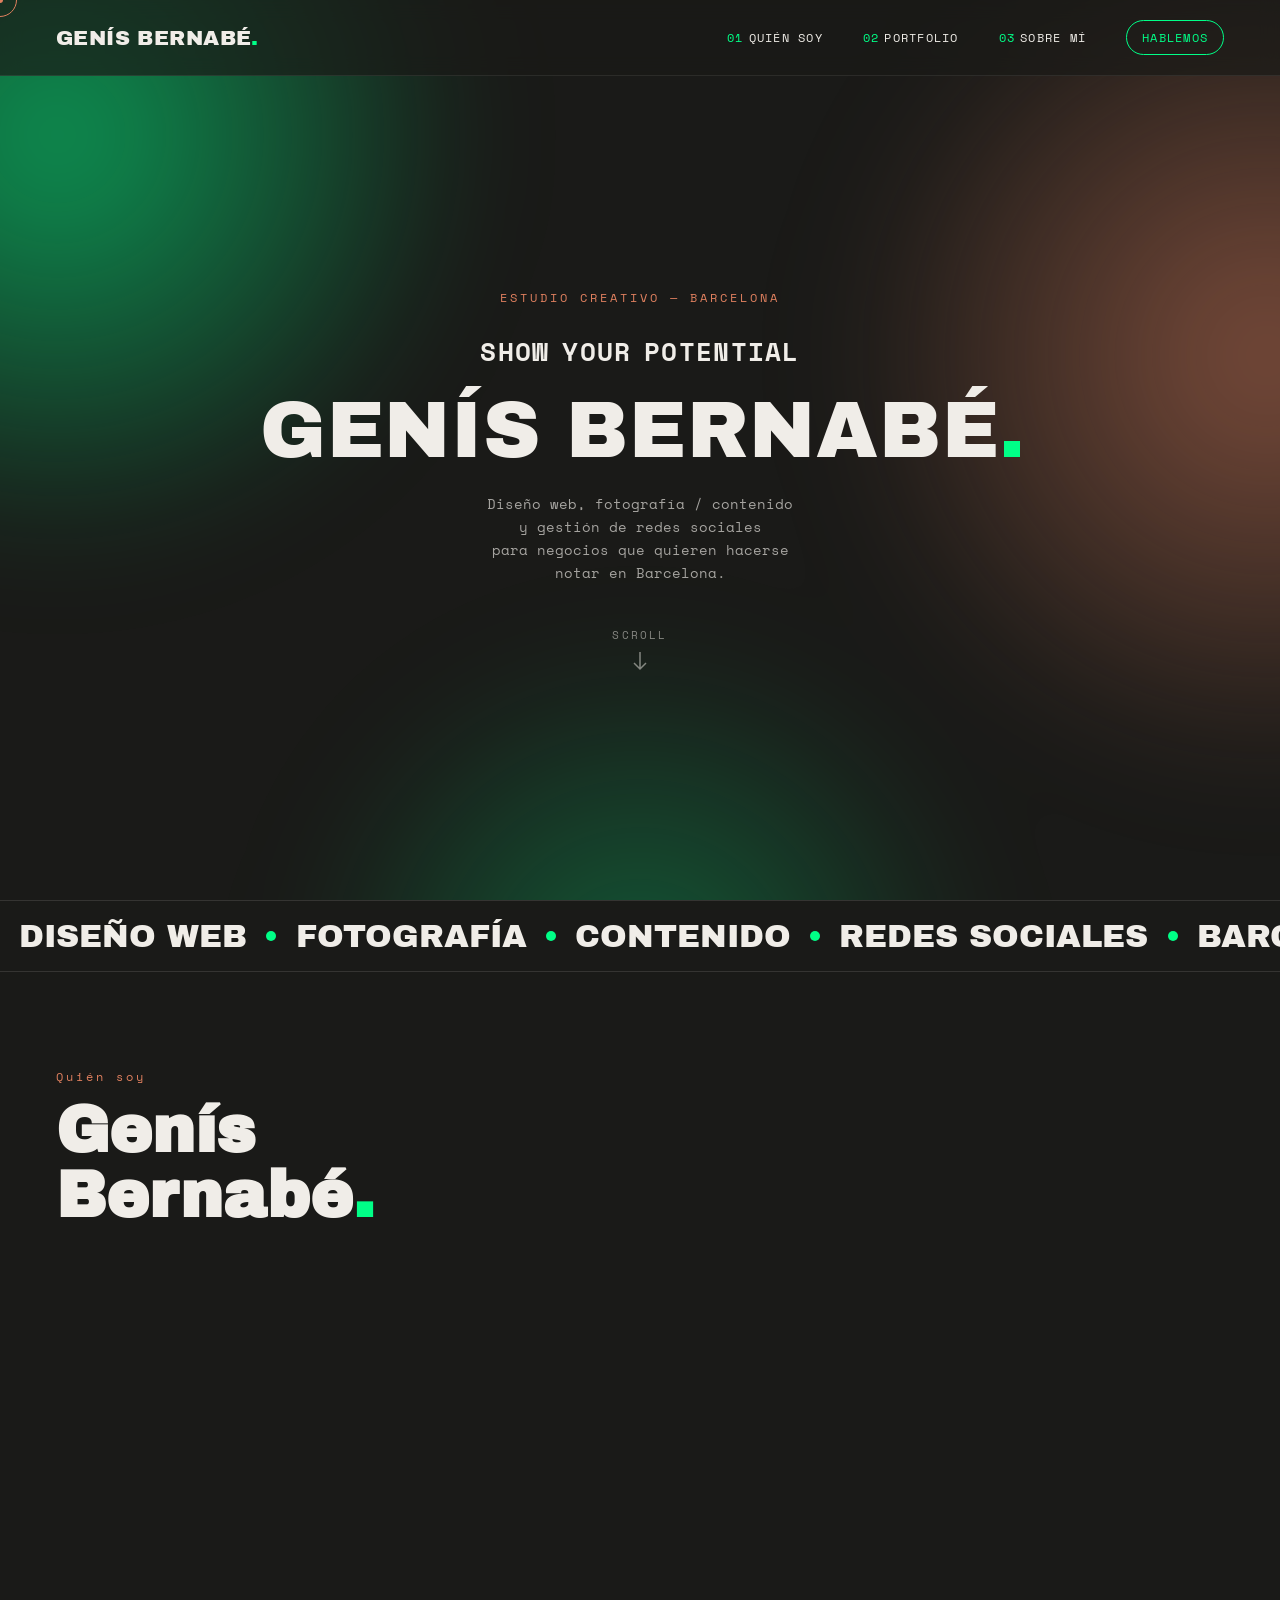
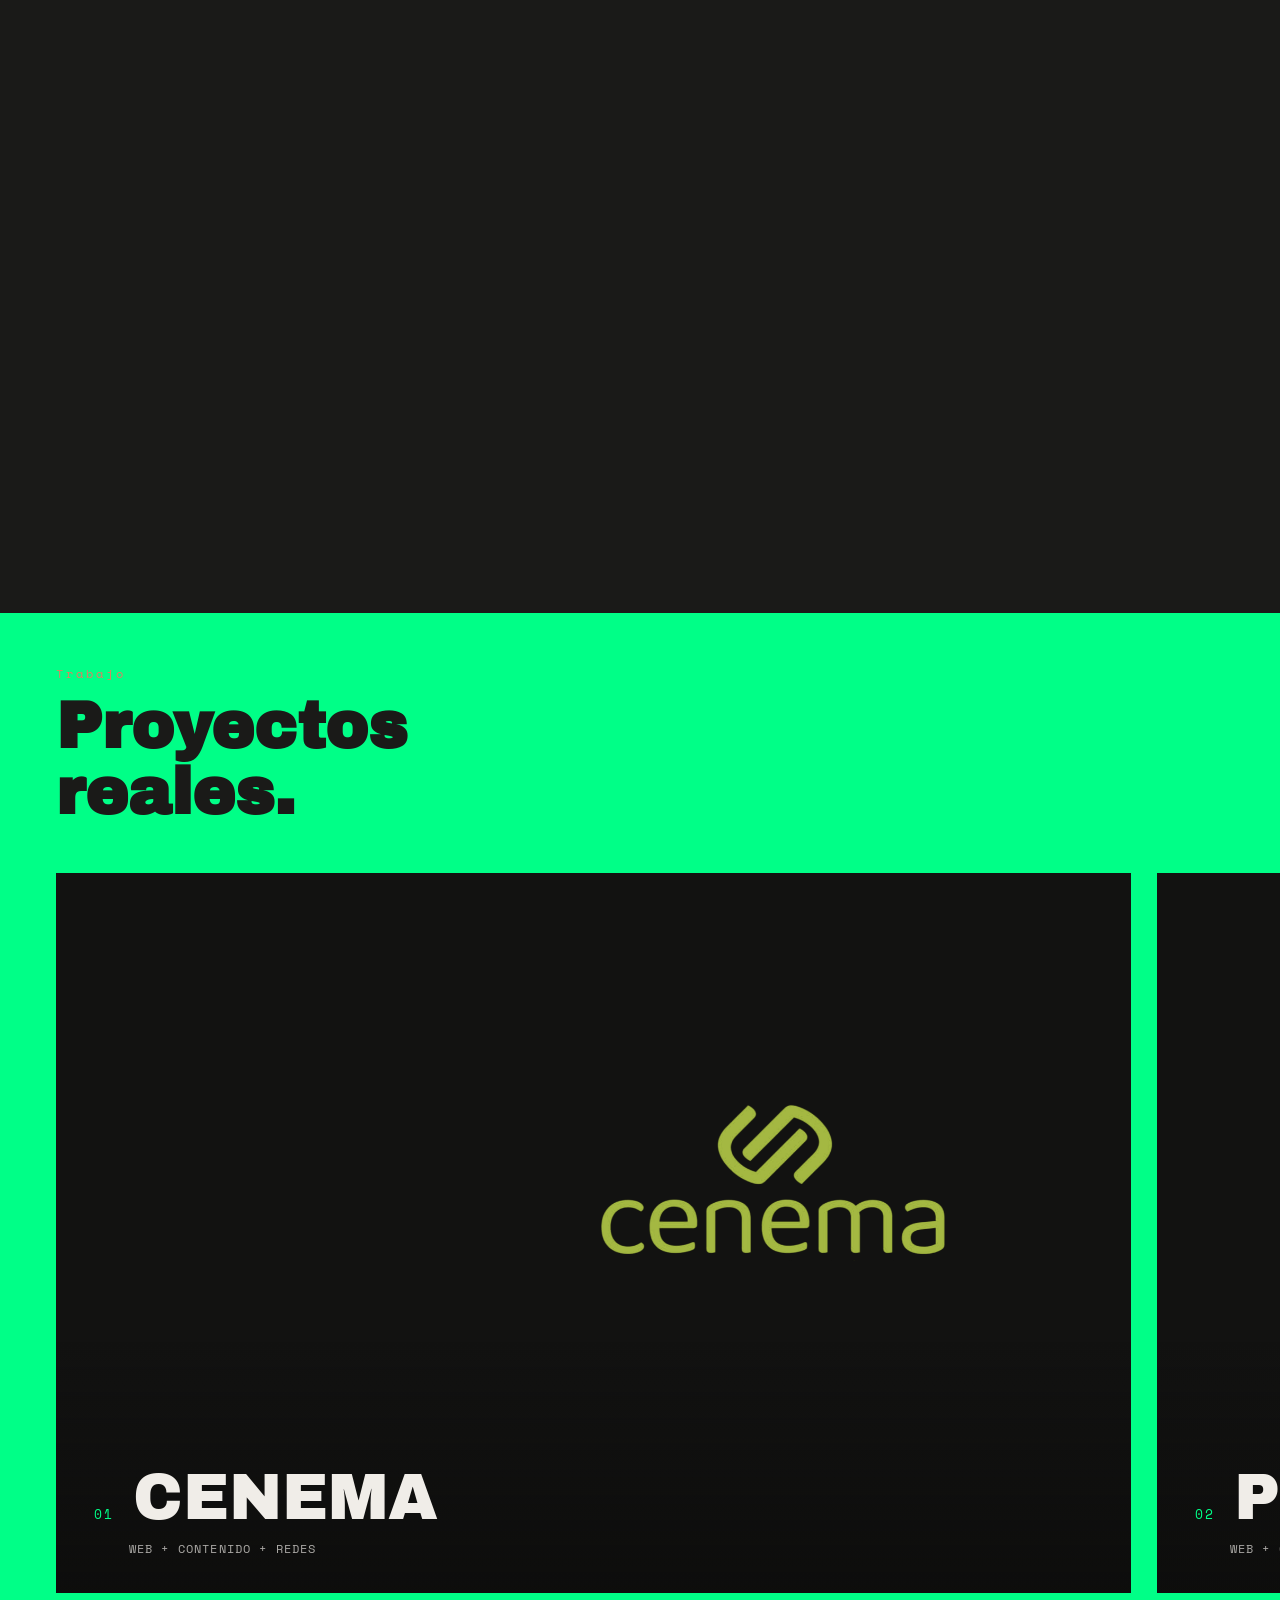
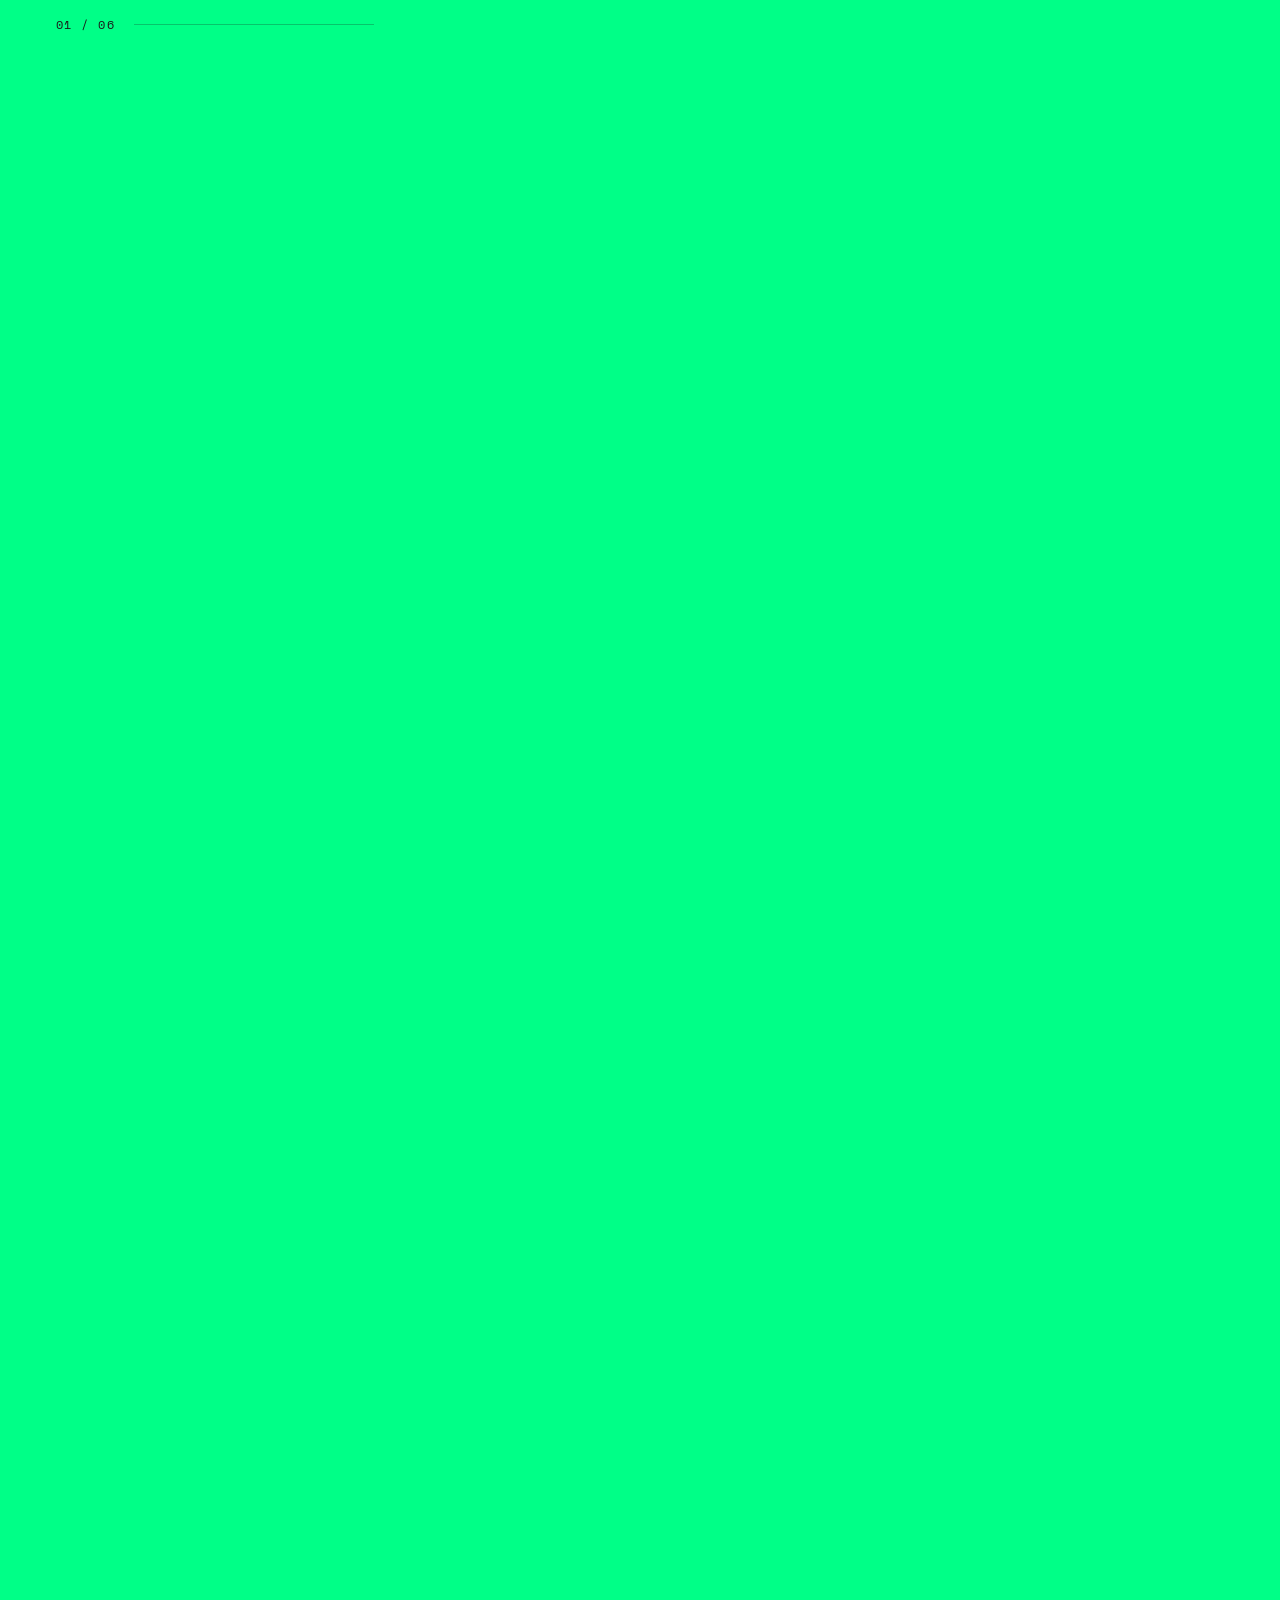
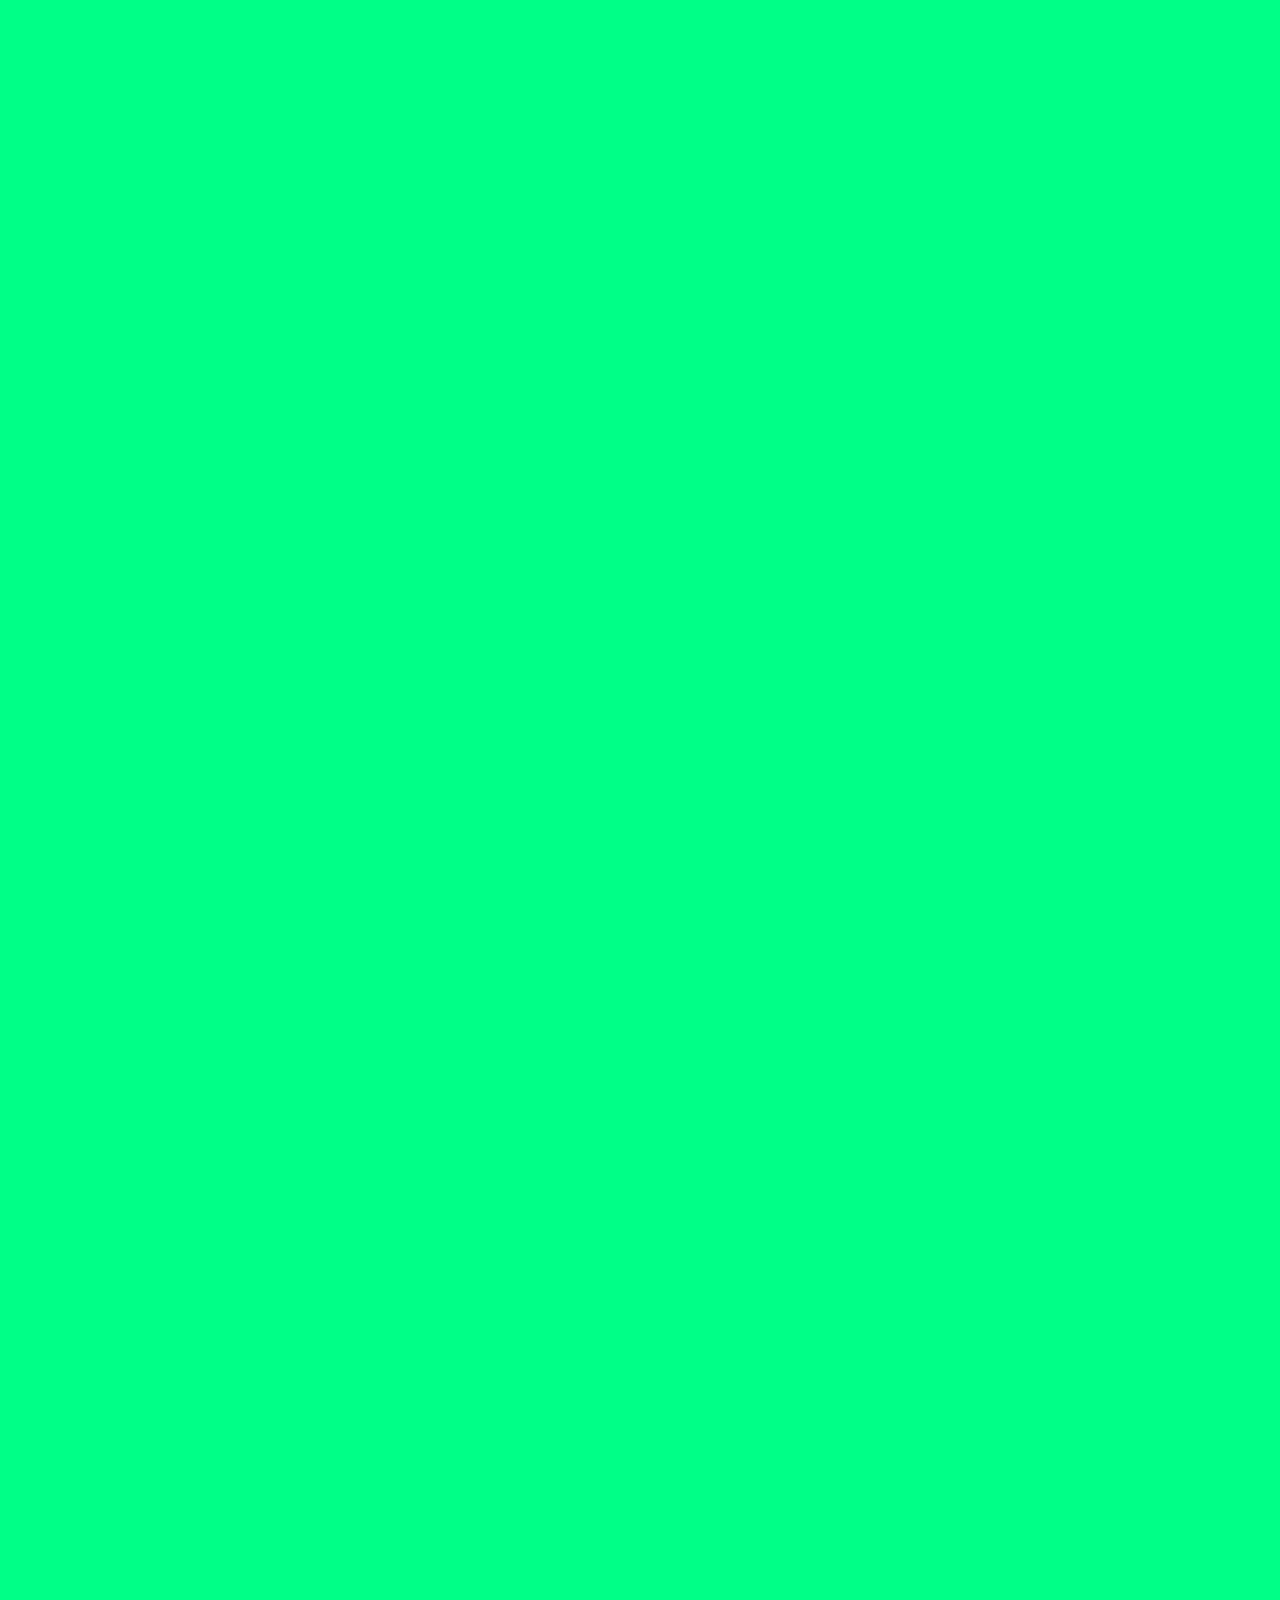
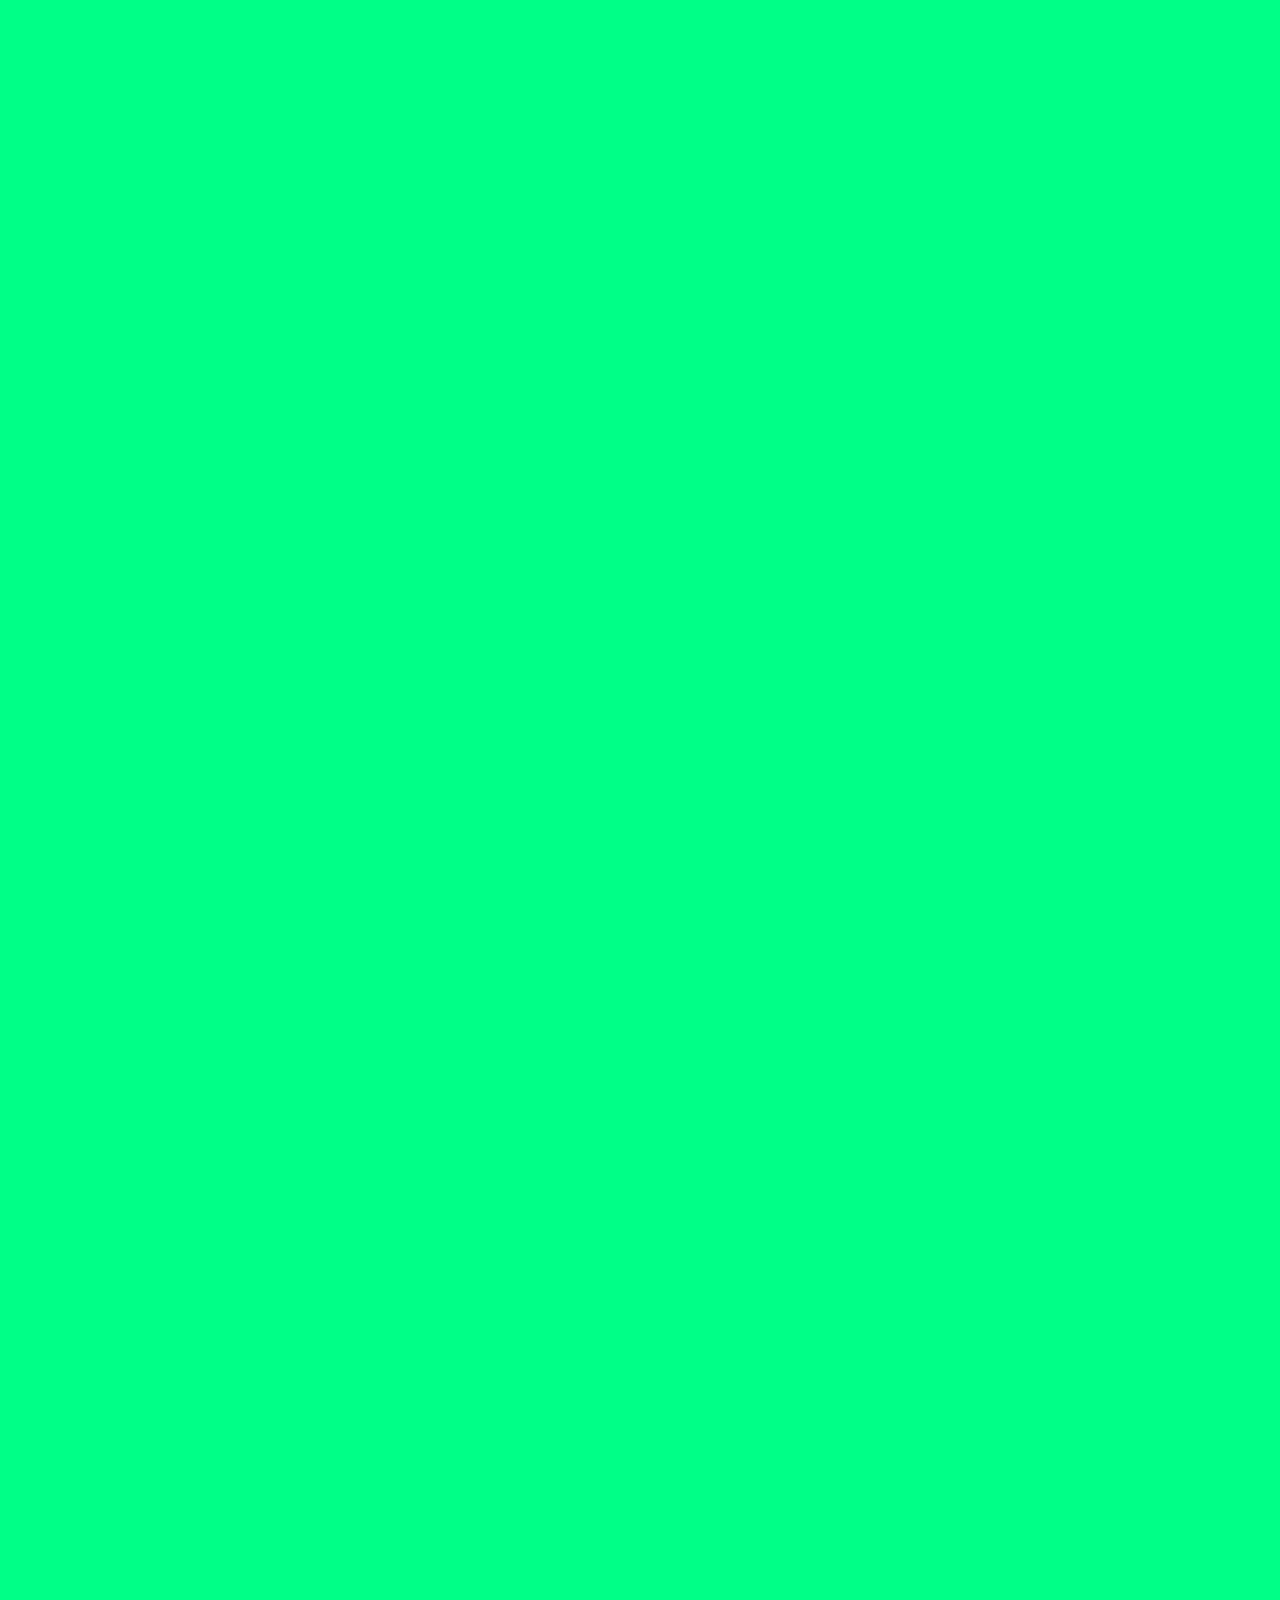
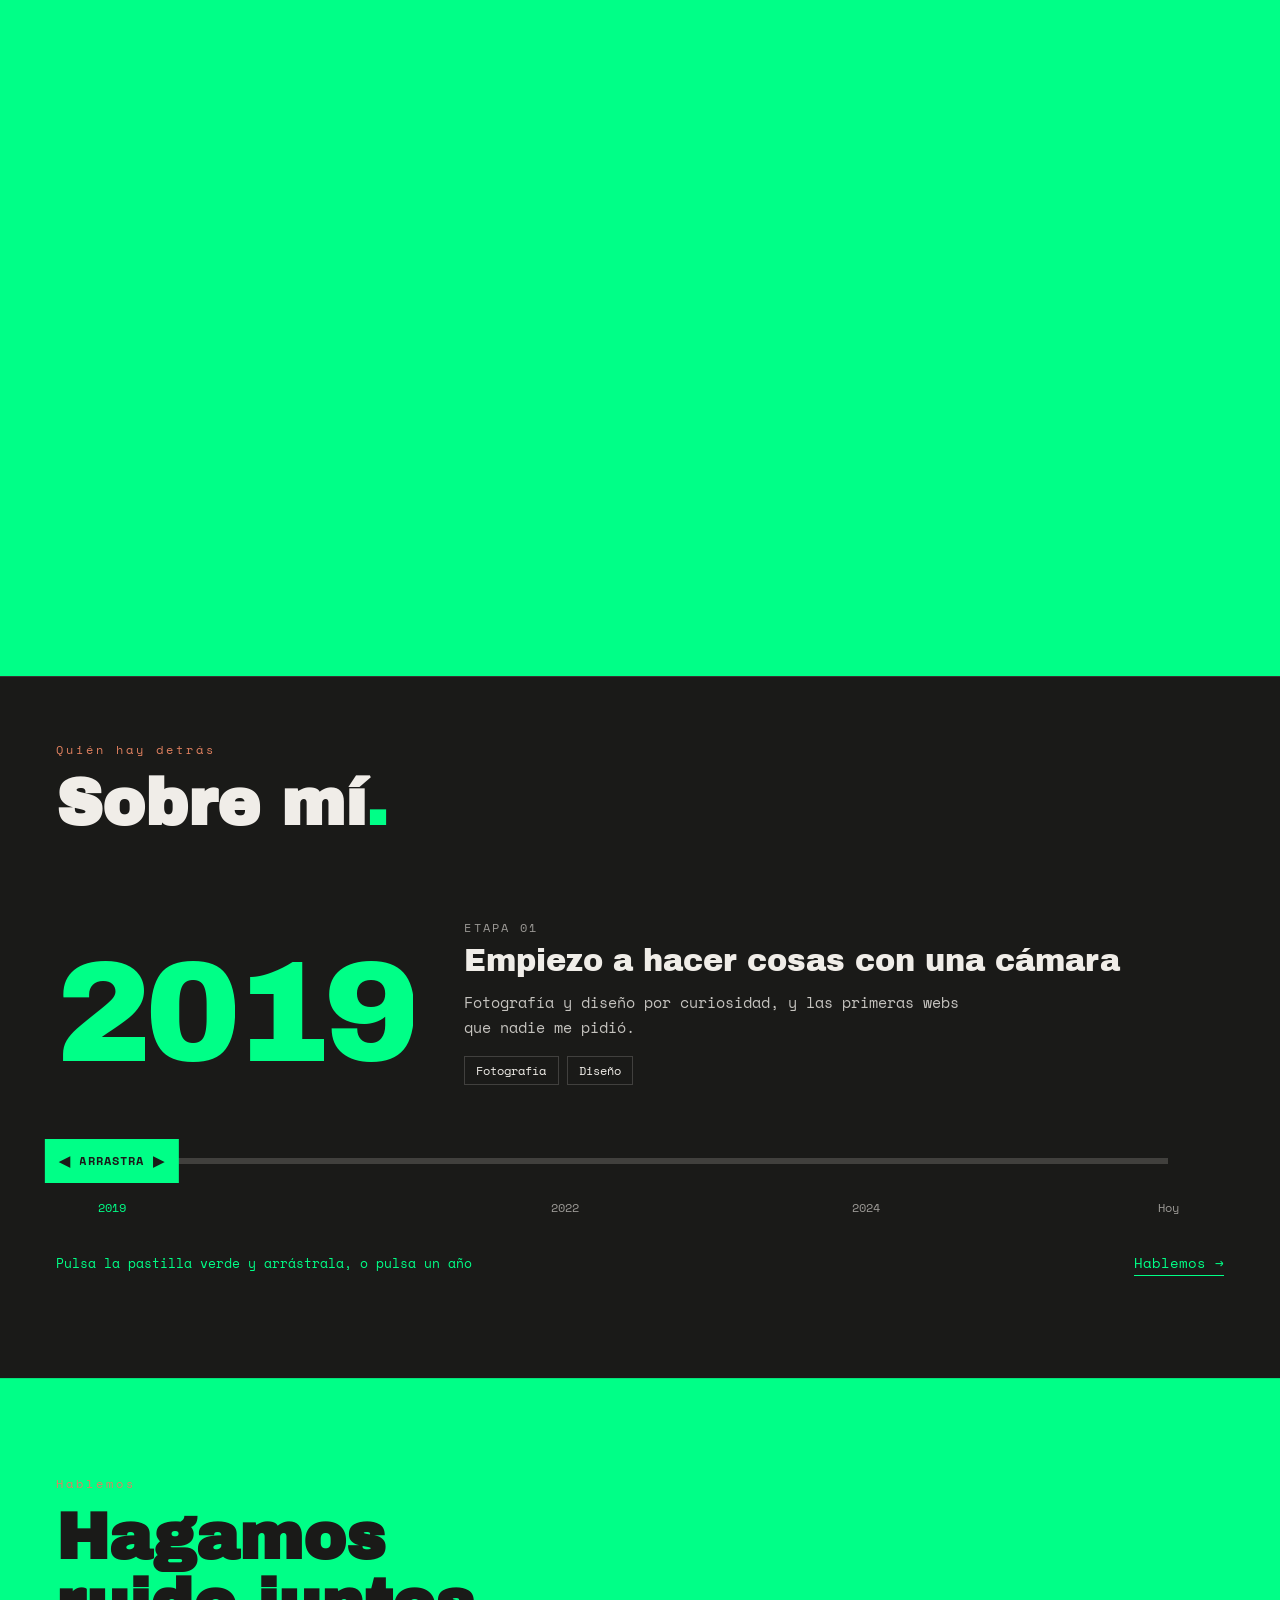
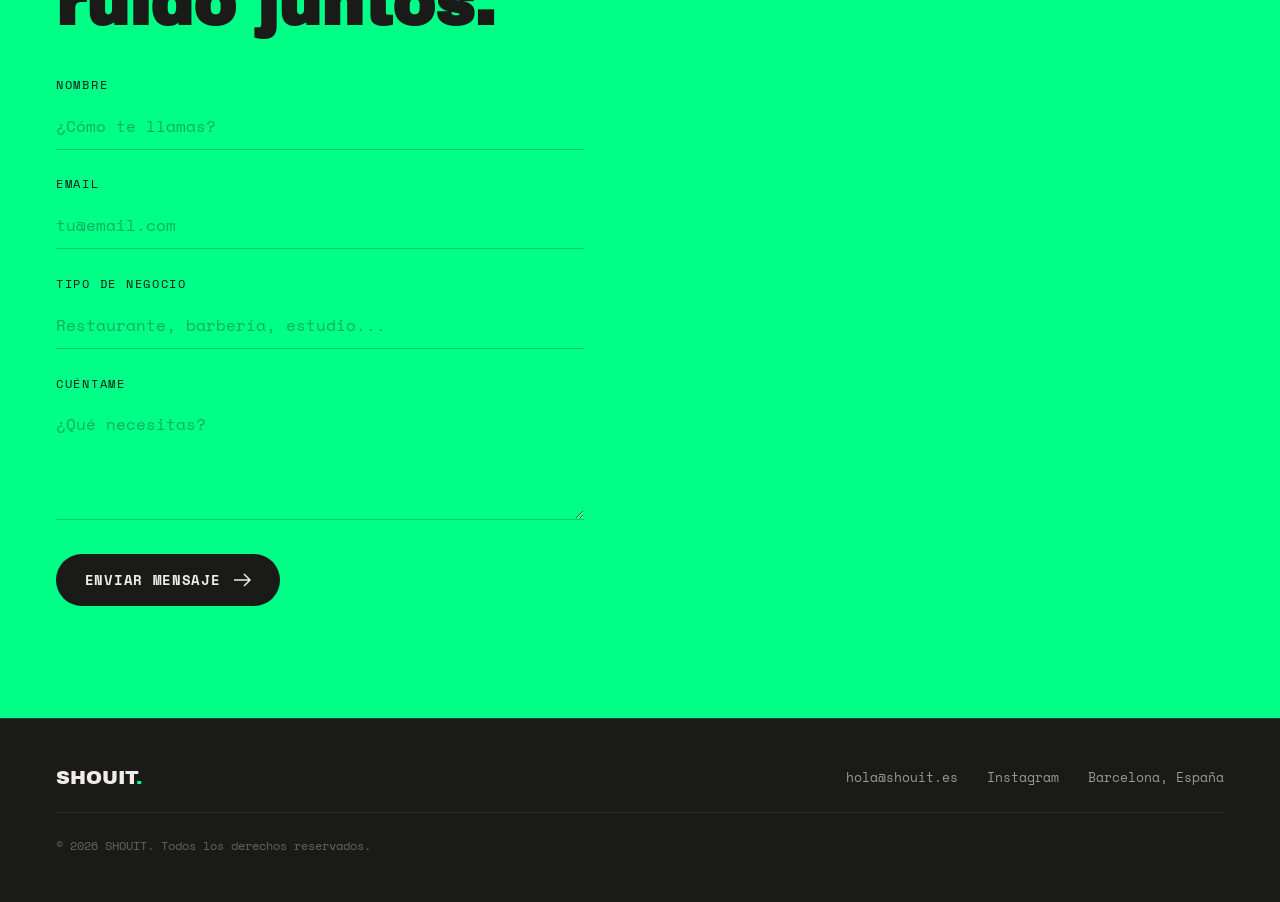
==== commit 309519f8: "Quién soy: cartas con dibujo propio en móvil y escritorio" ====
--- a/index.html
+++ b/index.html
@@ -74,7 +74,7 @@
   </div>
 
   <!-- ============ QUIÉN SOY ============ -->
-  <!-- TODO: datos de EJEMPLO (edad, idiomas, stack, disponibilidad, email). Los textos de la terminal y la fecha de nacimiento están en script.js, objeto QS. -->
+  <!-- Los datos de las cartas (edad, ciudad, idiomas, stack, proyectos, estado, email) están en script.js, objeto QS. -->
   <section class="qs" id="quien-soy">
     <div class="section-head qs__head">
       <div>
@@ -83,46 +83,10 @@
       </div>
     </div>
 
-    <div class="qs__wrap">
-      <div class="qs__left">
-      <p class="qs__hint"><span aria-hidden="true">↓</span> Pulsa un dato del carnet</p>
-      <div class="qs-scene" id="qsScene">
-        <div class="qs-card" id="qsCard">
-          <div class="qs-face">
-            <div class="qs-stripe"><span>Carnet</span><span>BCN</span></div>
-            <!-- TODO: sustituir por tu foto (formato 4:5) -->
-            <div class="qs-pic">Tu foto aquí</div>
-            <div class="qs-name">Genís<br>Bernabé<i aria-hidden="true"></i></div>
-            <div class="qs-fields">
-              <button type="button" class="qs-fld is-hint" data-cmd="edad"><small>Edad</small><em aria-hidden="true">→</em></button>
-              <button type="button" class="qs-fld" data-cmd="donde"><small>Vivo en</small><em aria-hidden="true">→</em></button>
-              <button type="button" class="qs-fld" data-cmd="idiomas"><small>Idiomas</small><em aria-hidden="true">→</em></button>
-              <button type="button" class="qs-fld" data-cmd="stack"><small>Stack</small><em aria-hidden="true">→</em></button>
-              <button type="button" class="qs-fld" data-cmd="proyectos"><small>Proyectos</small><em aria-hidden="true">→</em></button>
-              <button type="button" class="qs-fld" data-cmd="disponible"><small>Estado</small><em aria-hidden="true">→</em></button>
-              <button type="button" class="qs-fld" data-cmd="contacto"><small>Contacto</small><em aria-hidden="true">→</em></button>
-            </div>
-            <div class="qs-foil" aria-hidden="true"></div>
-            <div class="qs-glare" aria-hidden="true"></div>
-          </div>
-        </div>
-      </div>
-      </div>
-
-      <div class="qs-term">
-        <div class="qs-term__bar" aria-hidden="true"><i></i><i></i><i></i><span>genis@bcn ~</span></div>
-        <div class="qs-out" id="qsOut" role="log" aria-live="polite"></div>
-        <form class="qs-in" id="qsForm" autocomplete="off">
-          <span class="qs-in__mark" aria-hidden="true"></span>
-          <input id="qsCmd" type="text" aria-label="Escribe un comando" placeholder="o escribe: edad, donde, stack, help…" spellcheck="false" autocapitalize="off">
-        </form>
-      </div>
-    </div>
-
-    <!-- Móvil (≤820px): baraja de cartas. En escritorio se oculta y se ve el carnet + terminal de arriba. -->
+    <!-- Cartas: baraja que se desliza en móvil (≤820px) y rejilla de tarjetas en escritorio. Se construyen en script.js a partir del objeto QS. -->
     <div class="qd" id="qd">
       <p class="qd__hint"><span aria-hidden="true">→</span> Desliza el carnet</p>
-      <div class="qd-deck" id="qdDeck" tabindex="0" aria-label="Baraja de datos. Usa las flechas del teclado para cambiar de carta."></div>
+      <div class="qd-deck" id="qdDeck" role="group" aria-label="Datos de Genís Bernabé. En móvil, usa las flechas del teclado para cambiar de carta."></div>
       <div class="qd-bar">
         <button type="button" class="qd-arrow" id="qdPrev" aria-label="Carta anterior">←</button>
         <div class="qd-mid">
--- a/style.css
+++ b/style.css
@@ -327,147 +327,32 @@
 }
 
 /* ==========================================================
-   Quién soy — carnet que habla (tilt 3D + terminal)
+   Quién soy — cartas. Móvil (≤820px): baraja que se desliza.
+   Escritorio: rejilla de tarjetas (2 columnas, y 4 desde 1100px).
    ========================================================== */
 .qs__head{display:flex;flex-wrap:wrap;gap:1rem 2rem;justify-content:space-between;align-items:flex-end;}
-.qs__left{width:min(100%,22rem);display:grid;gap:1.1rem;justify-items:start;}
-.qs__hint{
-  font-family:var(--font-display);font-size:clamp(1.15rem,2.4vw,1.5rem);line-height:1.15;
-  color:var(--white);
-}
-.qs__hint span{display:inline-block;color:var(--green);margin-right:.55rem;animation:qsNudge 1.4s ease-in-out infinite;}
-@keyframes qsNudge{50%{transform:translateY(6px);}}
-
-.qs__wrap{
-  display:grid;grid-template-columns:minmax(0,22rem) minmax(0,1fr);
-  gap:clamp(1.5rem,5vw,4rem);align-items:start;justify-items:center;
-  padding:0 clamp(1.5rem,5vw,3.5rem) 6rem;
-}
-
-.qs-scene{perspective:1100px;width:min(100%,22rem);aspect-ratio:11/18;user-select:none;-webkit-user-select:none;}
-.qs-card{
-  position:relative;width:100%;height:100%;transform-style:preserve-3d;
-  transform:rotateX(var(--rx,0deg)) rotateY(var(--ry,0deg));
-}
-.qs-card.is-live{transition:transform .12s linear;}
-.qs-card.is-rest{transition:transform .9s var(--ease);}
-.qs-face{
-  position:absolute;inset:0;border-radius:14px;overflow:hidden;
-  padding:1.1rem;display:flex;flex-direction:column;gap:.85rem;
-  background:linear-gradient(165deg,#2b2b28 0%,#1f1f1d 100%);color:var(--white);
-  border:1px solid color-mix(in srgb, var(--white) 14%, transparent);
-}
-.qs-glare{
-  position:absolute;inset:0;pointer-events:none;
-  background:radial-gradient(circle at var(--gx,50%) var(--gy,30%), rgba(255,255,255,.13), transparent 55%);
-}
-.qs-foil{
-  position:absolute;inset:0;pointer-events:none;mix-blend-mode:screen;opacity:.14;
-  background:linear-gradient(115deg, transparent 28%, rgba(0,255,135,.55) 40%, rgba(224,128,95,.55) 50%, rgba(120,160,255,.5) 60%, transparent 72%) var(--gx,50%) 0/260% 100%;
-}
-.qs-stripe{
-  display:flex;justify-content:space-between;gap:.5rem;
-  font-size:.6rem;letter-spacing:.18em;text-transform:uppercase;
-  background:var(--green);color:var(--black);margin:-1.1rem -1.1rem 0;padding:.55rem 1.1rem;
-}
-.qs-pic{
-  flex:1;min-height:5.5rem;display:grid;place-items:center;text-align:center;
-  border:1px dashed color-mix(in srgb, var(--white) 28%, transparent);
-  background:repeating-linear-gradient(135deg, transparent 0 12px, color-mix(in srgb, var(--white) 4%, transparent) 12px 13px);
-  font-size:.62rem;letter-spacing:.16em;text-transform:uppercase;
-  color:color-mix(in srgb, var(--white) 55%, transparent);
-}
-.qs-name{font-family:var(--font-display);font-size:clamp(1.5rem,6.4vw,2rem);line-height:.98;}
-.qs-name i{display:inline-block;width:.18em;height:.18em;background:var(--green);margin-left:.05em;}
-.qs-fields{display:grid;gap:.35rem;}
-.qs-fld{
-  position:relative;z-index:2;
-  display:grid;grid-template-columns:minmax(0,1fr) auto;gap:.6rem;align-items:center;
-  border:1px solid color-mix(in srgb, var(--white) 22%, transparent);padding:.52rem .85rem;
-  font-size:.74rem;color:var(--white);text-align:left;
-  transition:background .2s, color .2s, border-color .2s;
-}
-.qs-fld small{font-size:.82rem;letter-spacing:.16em;text-transform:uppercase;font-weight:700;}
-.qs-fld em{font-style:normal;font-size:.95rem;color:var(--green);transition:color .2s;}
-.qs-fld:hover,.qs-fld.is-on{background:var(--green);color:var(--black);border-color:var(--green);}
-.qs-fld:hover em,.qs-fld.is-on em{color:var(--black);}
-.qs-fld.is-hint{border-color:var(--green);animation:qsRing 1.6s ease-out infinite;}
-@keyframes qsRing{0%{box-shadow:0 0 0 0 rgba(0,255,135,.6);}100%{box-shadow:0 0 0 12px rgba(0,255,135,0);}}
-
-.qs-term{
-  width:100%;min-width:0;border:1px solid color-mix(in srgb, var(--ink) 16%, transparent);
-  background:#121211;display:grid;grid-template-rows:auto minmax(0,1fr) auto;
-}
-.qs-term__bar{
-  display:flex;align-items:center;gap:.4rem;padding:.55rem .9rem;
-  border-bottom:1px solid color-mix(in srgb, var(--ink) 16%, transparent);
-  font-size:.68rem;color:color-mix(in srgb, var(--ink) 62%, transparent);
-}
-.qs-term__bar i{width:.5rem;height:.5rem;border-radius:50%;background:#3a3a36;}
-.qs-term__bar span{margin-left:.4rem;letter-spacing:.1em;}
-.qs-out{height:clamp(300px,52vh,440px);overflow:auto;padding:1rem;font-size:.86rem;line-height:1.65;}
-.qs-out div{white-space:pre-wrap;overflow-wrap:anywhere;}
-.qs-out .c{color:var(--green);margin-top:.5rem;display:flex;align-items:baseline;gap:.6rem;}
-.qs-out .c::before{content:"";width:.5rem;height:.5rem;background:var(--green);flex:none;}
-.qs-out .d{color:color-mix(in srgb, var(--ink) 62%, transparent);}
-.qs-out .b{font-family:var(--font-display);font-size:clamp(1.4rem,3.6vw,2.2rem);line-height:1.1;margin:.2rem 0;}
-.qs-out .ok{color:var(--green);}
-.qs-in{
-  display:flex;gap:.6rem;align-items:center;padding:.7rem 1rem;
-  border-top:1px solid color-mix(in srgb, var(--ink) 16%, transparent);
-}
-.qs-in__mark{width:.5rem;height:.5rem;background:var(--green);flex:none;}
-.qs-in input{flex:1;min-width:0;background:none;border:0;color:var(--white);font:inherit;font-size:.9rem;caret-color:var(--green);}
-.qs-in input:focus{outline:none;}
-.qs-in:focus-within{box-shadow:inset 0 0 0 1px var(--green);}
-
-@media (min-width:821px){
-  /* Escritorio: la terminal mide exactamente lo mismo que el carnet y arranca a su misma altura.
-     La ayuda ocupa su propia fila encima del carnet. */
-  .qs__wrap{row-gap:1.1rem;justify-items:stretch;}
-  .qs__left{display:contents;}
-  .qs__hint{grid-column:1;grid-row:1;justify-self:start;}
-  .qs-scene{grid-column:1;grid-row:2;justify-self:start;}
-  .qs-term{grid-column:2;grid-row:2;align-self:stretch;contain:size;}
-  .qs-out{height:auto;min-height:0;}
-}
-@media (max-width:820px){
-  .qs__wrap{grid-template-columns:minmax(0,1fr);}
-}
-@media (prefers-reduced-motion:reduce){
-  .qs-card.is-live,.qs-card.is-rest{transition:none;}
-  .qs__hint span,.qs-fld.is-hint{animation:none;}
-  .qs-foil{display:none;}
-}
-
-/* ==========================================================
-   Quién soy — MÓVIL: baraja de cartas (≤820px). Escritorio no cambia.
-   ========================================================== */
-.qd{display:none;}
-@media (max-width:820px){
-  .qs__wrap{display:none;}
-  .qd{display:block;padding:0 clamp(1.5rem,5vw,3.5rem) 6rem;}
-}
+.qd{padding:0 clamp(1.5rem,5vw,3.5rem) 6rem;}
 .qd__hint{display:flex;align-items:center;gap:.55rem;font-family:var(--font-display);font-size:1.1rem;line-height:1.15;color:var(--white);margin-bottom:1.1rem;transition:opacity .4s;}
 .qd__hint span{color:var(--green);display:inline-block;animation:qdNudgeX 1.4s ease-in-out infinite;}
 .qd__hint.is-seen{opacity:.5;}
 .qd__hint.is-seen span{animation:none;}
 @keyframes qdNudgeX{50%{transform:translateX(6px);}}
-.qd-deck{position:relative;height:min(30rem,calc(100svh - 11rem));min-height:24rem;margin-bottom:2.2rem;touch-action:pan-y;outline:none;user-select:none;-webkit-user-select:none;}
+
+.qd-deck{position:relative;height:min(31rem,calc(100svh - 11rem));min-height:26rem;margin-bottom:2.2rem;touch-action:pan-y;outline:none;user-select:none;-webkit-user-select:none;}
 .qd-card{
-  position:absolute;inset:0;border-radius:16px;overflow:hidden;display:flex;flex-direction:column;
+  position:absolute;inset:0;border-radius:16px;overflow:hidden;display:flex;flex-direction:column;container-type:inline-size;
   background:linear-gradient(165deg,#2c2c29,#1f1f1d);color:var(--white);
   border:1px solid color-mix(in srgb, var(--white) 16%, transparent);
-  transform-origin:50% 100%;transition:transform .5s var(--ease),opacity .4s;will-change:transform;touch-action:pan-y;
+  transform-origin:50% 100%;transition:transform .5s var(--ease),opacity .4s,border-color .25s;will-change:transform;touch-action:pan-y;
 }
 .qd-card.is-top{cursor:grab;}
 .qd-card.is-drag{transition:none;cursor:grabbing;}
 .qd-card__stripe{
-  display:flex;justify-content:space-between;gap:.5rem;
+  display:flex;justify-content:space-between;gap:.5rem;position:relative;z-index:2;flex:none;
   font-size:.6rem;letter-spacing:.18em;text-transform:uppercase;
   background:var(--c,var(--green));color:var(--black);padding:.55rem 1.1rem;
 }
-.qd-card__body{flex:1;min-height:0;padding:1.1rem;display:flex;flex-direction:column;gap:.9rem;}
+.qd-card__body{flex:1;min-height:0;padding:1.1rem;display:flex;flex-direction:column;gap:.9rem;position:relative;}
 .qd-card__pic{
   flex:1;min-height:0;display:grid;place-items:center;text-align:center;
   border:1px dashed color-mix(in srgb, var(--white) 28%, transparent);
@@ -478,17 +363,97 @@
 .qd-card__name i{display:inline-block;width:.18em;height:.18em;background:var(--green);margin-left:.05em;}
 .qd-card__go{display:flex;justify-content:space-between;align-items:center;font-size:.68rem;letter-spacing:.14em;text-transform:uppercase;color:color-mix(in srgb, var(--white) 62%, transparent);}
 .qd-card__go b{font-weight:400;color:var(--green);display:inline-block;animation:qdNudgeX 1.3s ease-in-out infinite;}
-.qd-card__big{font-family:var(--font-display);line-height:.92;font-size:var(--fs,4.6rem);color:var(--c,var(--green));overflow-wrap:anywhere;}
-.qd-card__big small{display:block;font-family:var(--font-mono);font-size:.85rem;color:var(--white);letter-spacing:.14em;text-transform:uppercase;margin-top:.5rem;}
-.qd-card__lines{display:grid;gap:.3rem;font-size:.9rem;margin-top:auto;}
-.qd-card__lines .d{color:color-mix(in srgb, var(--white) 62%, transparent);}
-.qd-card__lines .ok{color:var(--green);}
+.qd-card__glare{position:absolute;inset:0;pointer-events:none;z-index:3;background:linear-gradient(115deg,transparent 30%,rgba(0,255,135,.08) 45%,rgba(224,128,95,.08) 55%,transparent 70%);}
+.qd-head{font-family:var(--font-display);line-height:.92;font-size:var(--fs,3rem);color:var(--c,var(--green));overflow-wrap:anywhere;flex:none;}
+.qd-head small{display:block;font-family:var(--font-mono);font-size:.8rem;color:var(--white);letter-spacing:.14em;text-transform:uppercase;margin-top:.45rem;}
+.qd-vis{flex:1;min-height:0;display:grid;align-items:center;position:relative;}
+.qd-lines{display:grid;gap:.3rem;font-size:.9rem;flex:none;}
+.qd-lines .d{color:color-mix(in srgb, var(--white) 62%, transparent);}
+.qd-lines .ok{color:var(--green);}
 .qd-copy{
-  align-self:flex-start;border:1px solid var(--green);color:var(--green);padding:.55rem .85rem;
+  justify-self:start;border:1px solid var(--green);color:var(--green);padding:.55rem .85rem;margin-top:.2rem;
   font-size:.74rem;letter-spacing:.12em;text-transform:uppercase;transition:background .2s,color .2s;
 }
 .qd-copy:hover,.qd-copy.is-ok{background:var(--green);color:var(--black);}
-.qd-card__glare{position:absolute;inset:0;pointer-events:none;background:linear-gradient(115deg,transparent 30%,rgba(0,255,135,.09) 45%,rgba(224,128,95,.09) 55%,transparent 70%);}
+
+/* --- Edad: cuentakilómetros + regla --- */
+.qd-age{display:grid;gap:.9rem;justify-items:center;align-content:center;}
+.qd-odo{display:flex;height:1em;overflow:hidden;font-family:var(--font-display);font-size:42cqw;line-height:1;color:var(--green);}
+.qd-odo__d{display:block;height:1em;width:.64em;overflow:hidden;}
+.qd-odo__d span{display:flex;flex-direction:column;transform:translateY(0);}
+.qd-odo__d i{font-style:normal;height:1em;line-height:1;text-align:center;flex:none;}
+.qd-card.is-in .qd-odo__d span{transform:translateY(calc(var(--v) * -1em));transition:transform 1.5s cubic-bezier(.2,.9,.2,1);}
+.qd-age__u{font-size:.8rem;letter-spacing:.3em;text-transform:uppercase;margin-top:-.2rem;}
+.qd-ruler{width:100%;height:auto;display:block;overflow:visible;}
+.qd-ruler line{stroke:currentColor;stroke-width:1;}
+.qd-ruler .on{stroke:var(--green);}
+.qd-ruler .off{stroke:rgba(240,237,232,.28);}
+.qd-ruler text{font-family:var(--font-mono);font-size:8px;fill:rgba(240,237,232,.55);text-anchor:middle;}
+.qd-ruler .mk{transform:translateX(0);}
+.qd-card.is-in .qd-ruler .mk{transform:translateX(var(--mx));transition:transform 1.5s cubic-bezier(.2,.9,.2,1);}
+.qd-ruler .mk path{fill:var(--green);}
+.qd-ruler .mk line{stroke:var(--green);stroke-width:2;}
+
+/* --- Vivo en: silueta de Catalunya --- */
+.qd-map{width:100%;height:100%;display:block;}
+.qd-map__land{fill:var(--accent);opacity:0;transform:scale(.97);transform-origin:40% 50%;}
+.qd-card.is-in .qd-map__land{opacity:1;transform:none;transition:opacity .7s,transform .9s var(--ease);}
+.qd-map__pin{fill:#1a1a18;stroke:#f0ede8;stroke-width:2.5;}
+.qd-map__ring{fill:none;stroke:#f0ede8;stroke-width:1.5;transform-box:fill-box;transform-origin:center;opacity:0;}
+.qd-card.is-in .qd-map__ring{animation:qdRing 2s ease-out infinite;}
+@keyframes qdRing{from{transform:scale(.5);opacity:1;}to{transform:scale(3);opacity:0;}}
+.qd-map__lead{stroke:rgba(240,237,232,.7);stroke-width:1;fill:none;}
+.qd-map text{font-family:var(--font-mono);font-size:11px;letter-spacing:.14em;fill:#f0ede8;text-transform:uppercase;}
+
+/* --- Idiomas --- */
+.qd-lang{display:grid;gap:.95rem;align-self:center;}
+.qd-lang div{display:grid;gap:.35rem;}
+.qd-lang b{display:flex;justify-content:space-between;gap:.5rem;font-weight:400;font-size:.78rem;letter-spacing:.1em;text-transform:uppercase;}
+.qd-lang b span{color:color-mix(in srgb, var(--white) 62%, transparent);letter-spacing:.04em;text-transform:none;}
+.qd-seg{display:grid;grid-template-columns:repeat(6,1fr);gap:4px;}
+.qd-seg i{height:10px;background:rgba(240,237,232,.1);}
+.qd-seg i.on{background:var(--green);transform:scaleX(0);transform-origin:left;}
+.qd-card.is-in .qd-seg i.on{transform:none;transition:transform .6s var(--ease) calc(var(--n) * 70ms);}
+
+/* --- Stack --- */
+.qd-tags{display:flex;flex-wrap:wrap;gap:.45rem;align-content:center;}
+.qd-tags span{border:1px solid var(--tc);color:var(--tc);padding:.34rem .6rem;font-size:.76rem;opacity:0;transform:translateY(8px);}
+.qd-tags span.f{background:var(--tc);color:var(--black);}
+.qd-card.is-in .qd-tags span{opacity:1;transform:none;transition:opacity .4s calc(var(--n) * 40ms),transform .5s var(--ease) calc(var(--n) * 40ms);}
+
+/* --- Proyectos --- */
+.qd-list{display:grid;align-self:center;}
+.qd-list a{
+  display:grid;grid-template-columns:2rem 1fr auto;gap:.6rem;align-items:baseline;padding:.62rem 0;
+  border-top:1px solid color-mix(in srgb, var(--white) 16%, transparent);
+  font-family:var(--font-display);font-size:1.05rem;color:var(--white);transition:color .2s,padding .3s var(--ease);
+  opacity:0;transform:translateX(-10px);
+}
+.qd-list a:last-child{border-bottom:1px solid color-mix(in srgb, var(--white) 16%, transparent);}
+.qd-list a:hover,.qd-list a:focus-visible{color:var(--accent);padding-left:.4rem;outline:none;}
+.qd-list em{font-style:normal;font-family:var(--font-mono);font-size:.7rem;color:color-mix(in srgb, var(--white) 62%, transparent);}
+.qd-list b{font-weight:400;color:var(--green);font-family:var(--font-mono);}
+.qd-card.is-in .qd-list a{opacity:1;transform:none;transition:opacity .4s calc(var(--n) * 80ms),transform .5s var(--ease) calc(var(--n) * 80ms),color .2s,padding .3s var(--ease);}
+
+/* --- Estado: letrero de neón --- */
+.qd-sign-wrap{align-self:stretch;position:relative;display:grid;justify-items:center;align-content:center;}
+.qd-sign-wrap::before,.qd-sign-wrap::after{content:"";position:absolute;top:-1.1rem;height:calc(50% - 3.2rem + 1.1rem);width:2px;background:linear-gradient(rgba(240,237,232,.1),rgba(240,237,232,.55));}
+.qd-sign-wrap::before{left:calc(50% - 5.6rem);}
+.qd-sign-wrap::after{right:calc(50% - 5.6rem);}
+.qd-sign{
+  position:relative;width:min(100%,15rem);height:6.4rem;display:grid;align-content:center;padding:0 .6rem;text-align:center;
+  border:3px solid var(--green);border-radius:16px;color:var(--green);
+  box-shadow:0 0 8px rgba(0,255,135,.7),0 0 30px rgba(0,255,135,.3),inset 0 0 14px rgba(0,255,135,.3);
+  text-shadow:0 0 6px rgba(0,255,135,.95),0 0 22px rgba(0,255,135,.55),0 0 44px rgba(0,255,135,.3);
+}
+.qd-sign b{display:block;font-family:var(--font-display);font-weight:400;font-size:min(10.5cqw,2.5rem);letter-spacing:.05em;line-height:1;}
+.qd-sign small{display:block;margin-top:.55rem;font-size:.66rem;letter-spacing:.3em;text-transform:uppercase;color:var(--white);text-shadow:0 0 6px rgba(240,237,232,.7);}
+.qd-card.is-in .qd-sign{animation:qdFlick 5s linear infinite;}
+@keyframes qdFlick{0%,16%,22%,58%,64%,100%{opacity:1;}18%,60%{opacity:.35;}20%{opacity:.8;}62%{opacity:.6;}}
+
+/* --- Contacto --- */
+.qd-at{font-family:var(--font-display);font-size:min(52cqw,11rem);line-height:.8;color:transparent;-webkit-text-stroke:1.5px rgba(240,237,232,.3);text-align:center;align-self:center;}
+
 .qd-bar{display:flex;align-items:center;justify-content:space-between;gap:.8rem;}
 .qd-arrow{
   width:3rem;height:3rem;flex:none;border:1px solid color-mix(in srgb, var(--white) 22%, transparent);
@@ -501,9 +466,30 @@
 .qd-dots i{width:7px;height:7px;background:color-mix(in srgb, var(--white) 22%, transparent);transition:background .25s,width .3s var(--ease);}
 .qd-dots i.on{background:var(--green);width:22px;}
 .qd-count{font-size:.7rem;letter-spacing:.14em;color:color-mix(in srgb, var(--white) 62%, transparent);text-align:center;}
+
+/* Escritorio: todas las tarjetas a la vista */
+@media (min-width:821px){
+  .qd__hint,.qd-bar{display:none;}
+  .qd-card__go span:last-child{display:none;}
+  .qd-deck{height:auto;min-height:0;margin-bottom:0;display:grid;grid-template-columns:repeat(2,minmax(0,1fr));gap:1.25rem;touch-action:auto;}
+  .qd-card{
+    position:relative;inset:auto;aspect-ratio:10/15;transform-origin:50% 50%;cursor:default;touch-action:auto;
+    opacity:0;transform:translateY(28px);
+  }
+  .qd-card.is-in{opacity:1;transform:none;transition:opacity .7s var(--ease) var(--d,0s),transform .8s var(--ease) var(--d,0s),border-color .25s;}
+  .qd-card.is-in:hover{transform:translateY(-6px);border-color:color-mix(in srgb, var(--c,var(--green)) 70%, transparent);transition:transform .35s var(--ease),border-color .25s;}
+  .qd-card:first-child{--c:var(--green);}
+}
+@media (min-width:1100px){
+  .qd-deck{grid-template-columns:repeat(4,minmax(0,1fr));gap:1.4rem;}
+}
 @media (prefers-reduced-motion:reduce){
   .qd__hint span,.qd-card__go b{animation:none;}
-  .qd-card{transition:none;}
+  .qd-card,.qd-card *{transition:none !important;animation:none !important;}
+  .qd-odo__d span{transform:translateY(calc(var(--v) * -1em));}
+  .qd-ruler .mk{transform:translateX(var(--mx));}
+  .qd-map__land,.qd-tags span,.qd-list a{opacity:1;transform:none;}
+  .qd-seg i.on{transform:none;}
 }
 
 /* ==========================================================
@@ -1125,6 +1111,80 @@
 }
 @media (prefers-reduced-motion:reduce){.svc-view{animation:none;}}
 
+/* Portfolio (escritorio): menos aire arriba y abajo de "Proyectos reales" */
+@media (min-width:701px){
+  .portfolio .section-head{padding-top:3.25rem;padding-bottom:1rem;}
+  .portfolio{scroll-margin-top:var(--nav-h);}  /* al saltar desde el menú, el título queda bajo la barra, no detrás */
+  .pf{margin-top:calc(var(--nav-h) * -1);}  /* el hueco reservado bajo la barra al fijarse no se suma al espacio del título */
+  .tl__head{padding-top:4rem;}
+}
+
+/* ==========================================================
+   Visor de imágenes (páginas de detalle)
+   ========================================================== */
+.is-zoomable{cursor:zoom-in;}
+.is-zoomable:focus-visible{outline:2px solid var(--tint,var(--green));outline-offset:3px;}
+.lb{
+  position:fixed;inset:0;z-index:200;display:grid;grid-template-columns:minmax(0,1fr);grid-template-rows:minmax(0,1fr) auto;
+  background:rgba(18,18,17,.95);backdrop-filter:blur(6px);-webkit-backdrop-filter:blur(6px);
+  opacity:0;visibility:hidden;transition:opacity .3s var(--ease),visibility 0s .3s;
+  padding:max(1rem,env(safe-area-inset-top)) max(1rem,env(safe-area-inset-right)) max(1rem,env(safe-area-inset-bottom)) max(1rem,env(safe-area-inset-left));
+  gap:.9rem;touch-action:pan-y;
+}
+.lb.is-open{opacity:1;visibility:visible;transition-delay:0s;}
+.lb__stage{position:relative;min-width:0;min-height:0;display:grid;grid-template-columns:minmax(0,1fr);place-items:center;}
+.lb__img{
+  max-width:100%;max-height:100%;width:auto;height:auto;object-fit:contain;
+  border:1px solid color-mix(in srgb,var(--white) 14%,transparent);
+  transition:opacity .25s,transform .45s var(--ease);user-select:none;-webkit-user-select:none;-webkit-user-drag:none;
+}
+.lb__img.is-swap{opacity:0;transform:scale(.985);}
+.lb__bar{display:flex;align-items:center;justify-content:space-between;gap:1rem;color:var(--white);font-size:.74rem;letter-spacing:.1em;}
+.lb__cap{min-width:0;color:color-mix(in srgb,var(--white) 62%,transparent);overflow:hidden;text-overflow:ellipsis;white-space:nowrap;letter-spacing:.04em;}
+.lb__count{font-variant-numeric:tabular-nums;flex:none;color:var(--tint,var(--green));}
+.lb__btn{
+  position:absolute;width:3rem;height:3rem;display:grid;place-items:center;font-size:1.15rem;line-height:1;
+  color:var(--white);background:rgba(26,26,24,.7);border:1px solid color-mix(in srgb,var(--white) 28%,transparent);
+  transition:background .2s,color .2s,border-color .2s;
+}
+.lb__btn:hover,.lb__btn:focus-visible{background:var(--tint,var(--green));color:var(--tint-ink,var(--black));border-color:var(--tint,var(--green));outline:none;}
+.lb__prev{left:0;top:50%;margin-top:-1.5rem;}
+.lb__next{right:0;top:50%;margin-top:-1.5rem;}
+.lb__close{right:0;top:0;}
+.lb[data-single] .lb__prev,.lb[data-single] .lb__next{display:none;}
+@media (max-width:719px){
+  /* Móvil: los botones salen del visor y se anclan a la pantalla; la leyenda queda encima */
+  .lb__stage{position:static;}
+  .lb__prev,.lb__next{top:auto;margin-top:0;bottom:max(1rem,env(safe-area-inset-bottom));}
+  .lb__prev{left:max(1rem,env(safe-area-inset-left));}
+  .lb__next{right:max(1rem,env(safe-area-inset-right));}
+  .lb__close{top:max(1rem,env(safe-area-inset-top));right:max(1rem,env(safe-area-inset-right));}
+  .lb__img{margin-top:3.5rem;max-height:calc(100% - 3.5rem);}
+  .lb__bar{padding-bottom:3.8rem;flex-direction:column;align-items:flex-start;gap:.3rem;}
+  .lb__cap{max-width:100%;}
+}
+@media (prefers-reduced-motion:reduce){.lb,.lb__img{transition:none;}}
+
+
+/* Fotografía: mosaico (1 grande + 5). Móvil: grande a todo ancho y el resto de 2 en 2. */
+/* Publicaciones: 4 en fila (escritorio) / 2×2 (móvil), recortadas a 4:5 */
+.svc-media .proyecto-posts--4{grid-template-columns:repeat(2,minmax(0,1fr));}
+.proyecto-posts--4 img{aspect-ratio:4/5;object-fit:cover;}
+@media (min-width:720px){.svc-media .proyecto-posts--4{grid-template-columns:repeat(4,minmax(0,1fr));}}
+
+.proyecto-photos{display:grid;grid-template-columns:repeat(2,minmax(0,1fr));gap:.5rem;}
+.proyecto-photos img{display:block;width:100%;height:100%;aspect-ratio:4/3;object-fit:cover;border:1px solid var(--line);transition:transform .5s var(--ease),filter .3s;}
+.proyecto-photos img:first-child{grid-column:1/-1;aspect-ratio:3/2;}
+.proyecto-photos img:last-child{grid-column:1/-1;aspect-ratio:3/2;}
+.proyecto-photos img:hover{filter:brightness(1.08);}
+@media (min-width:720px){
+  .proyecto-photos{grid-template-columns:repeat(3,minmax(0,1fr));grid-template-rows:repeat(3,1fr);aspect-ratio:3/2;gap:.65rem;}
+  .proyecto-photos img,.proyecto-photos img:first-child{aspect-ratio:auto;min-height:0;}
+  .proyecto-photos img:first-child{grid-column:1/3;grid-row:1/3;}
+  .proyecto-photos img:last-child{grid-column:auto;}
+}
+
+
 /* ---- bloque de detalle con subtítulo, lista y nota (p. ej. LearnWorlds) ---- */
 .proyecto-sub{
   margin:0 0 1.1rem;
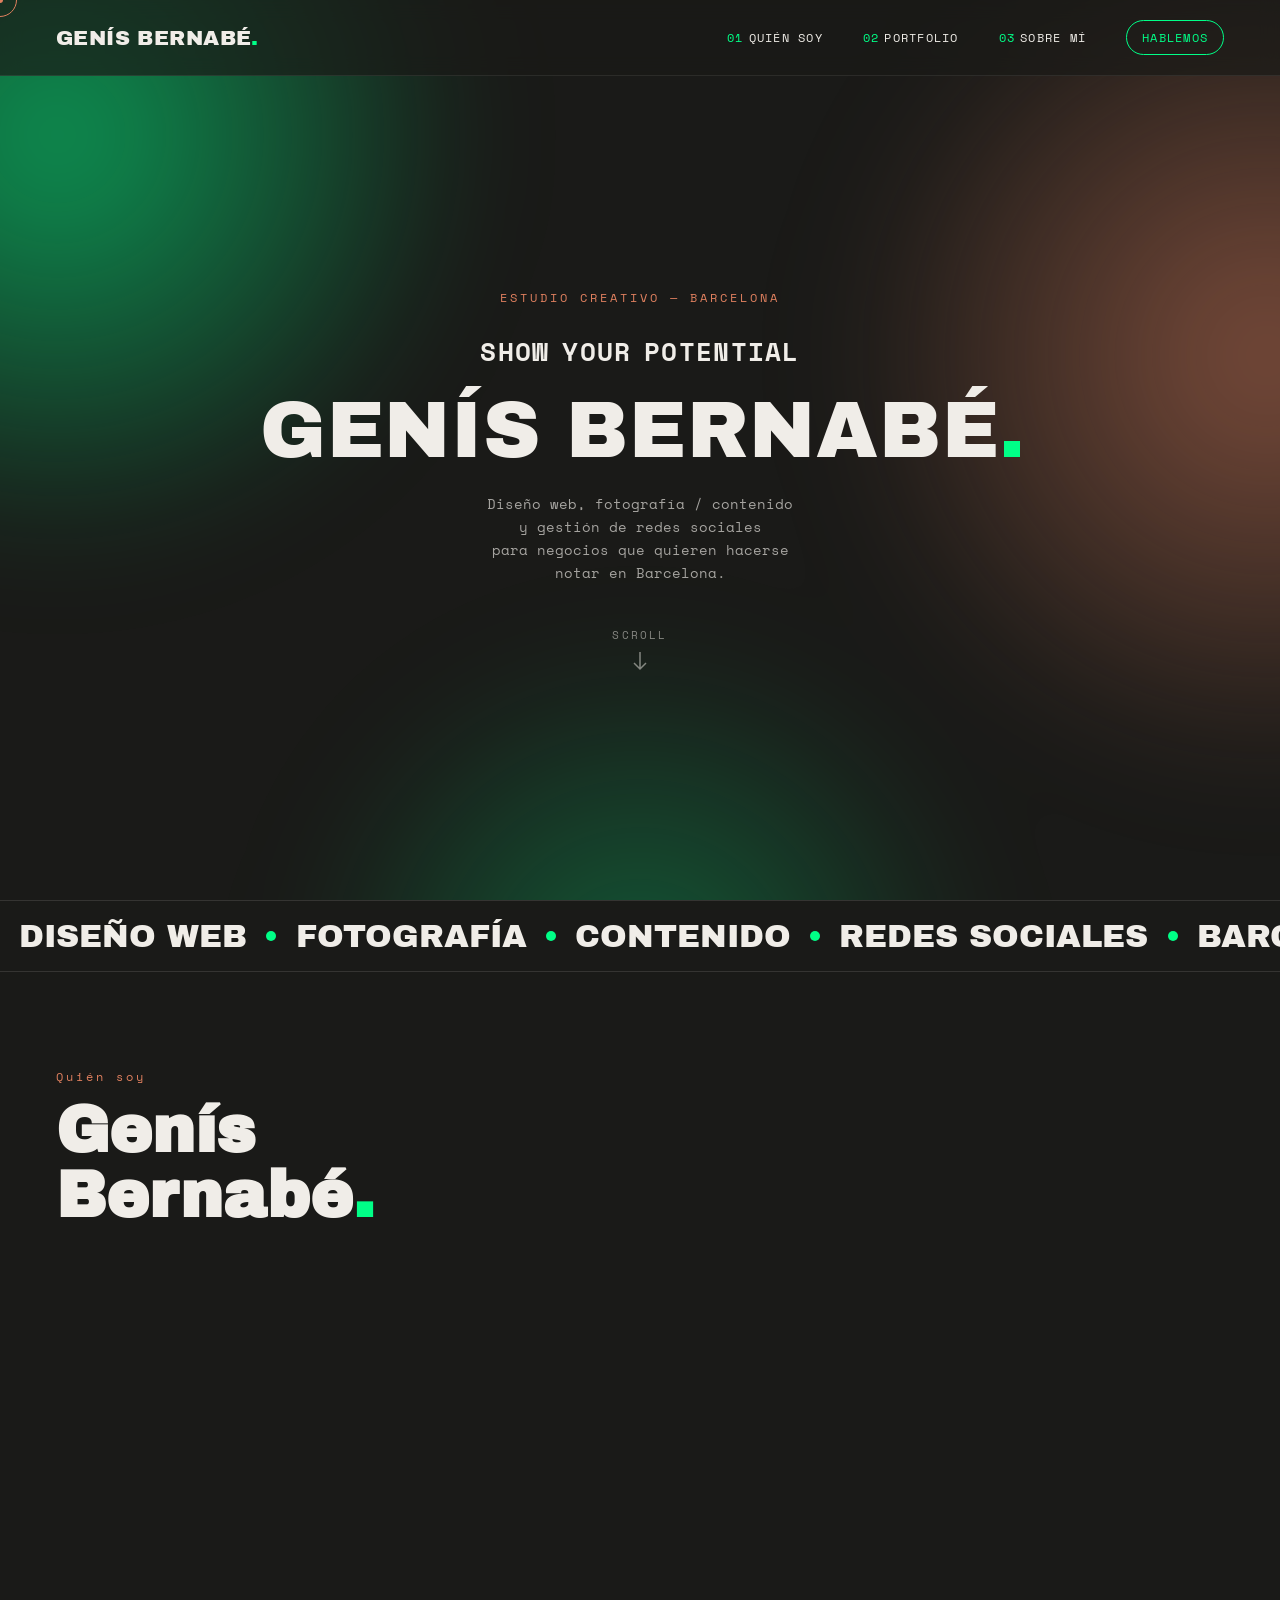
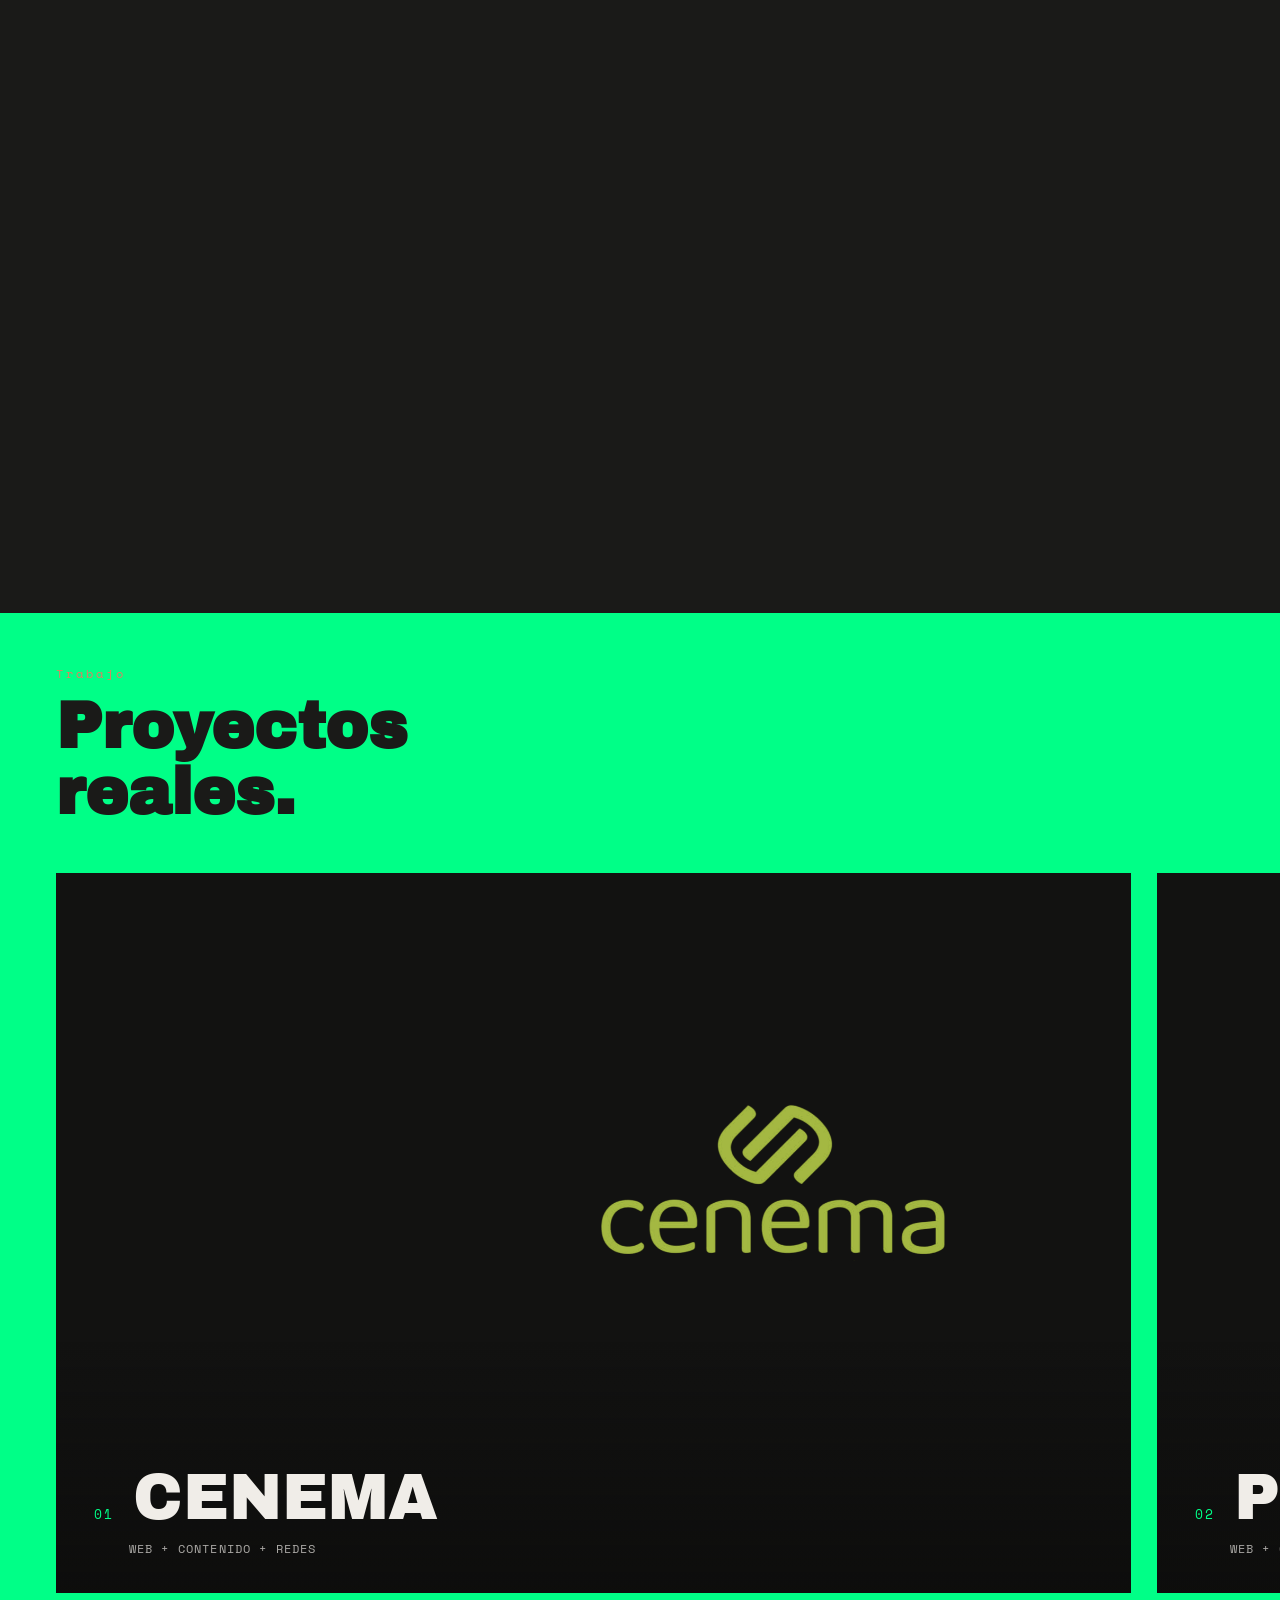
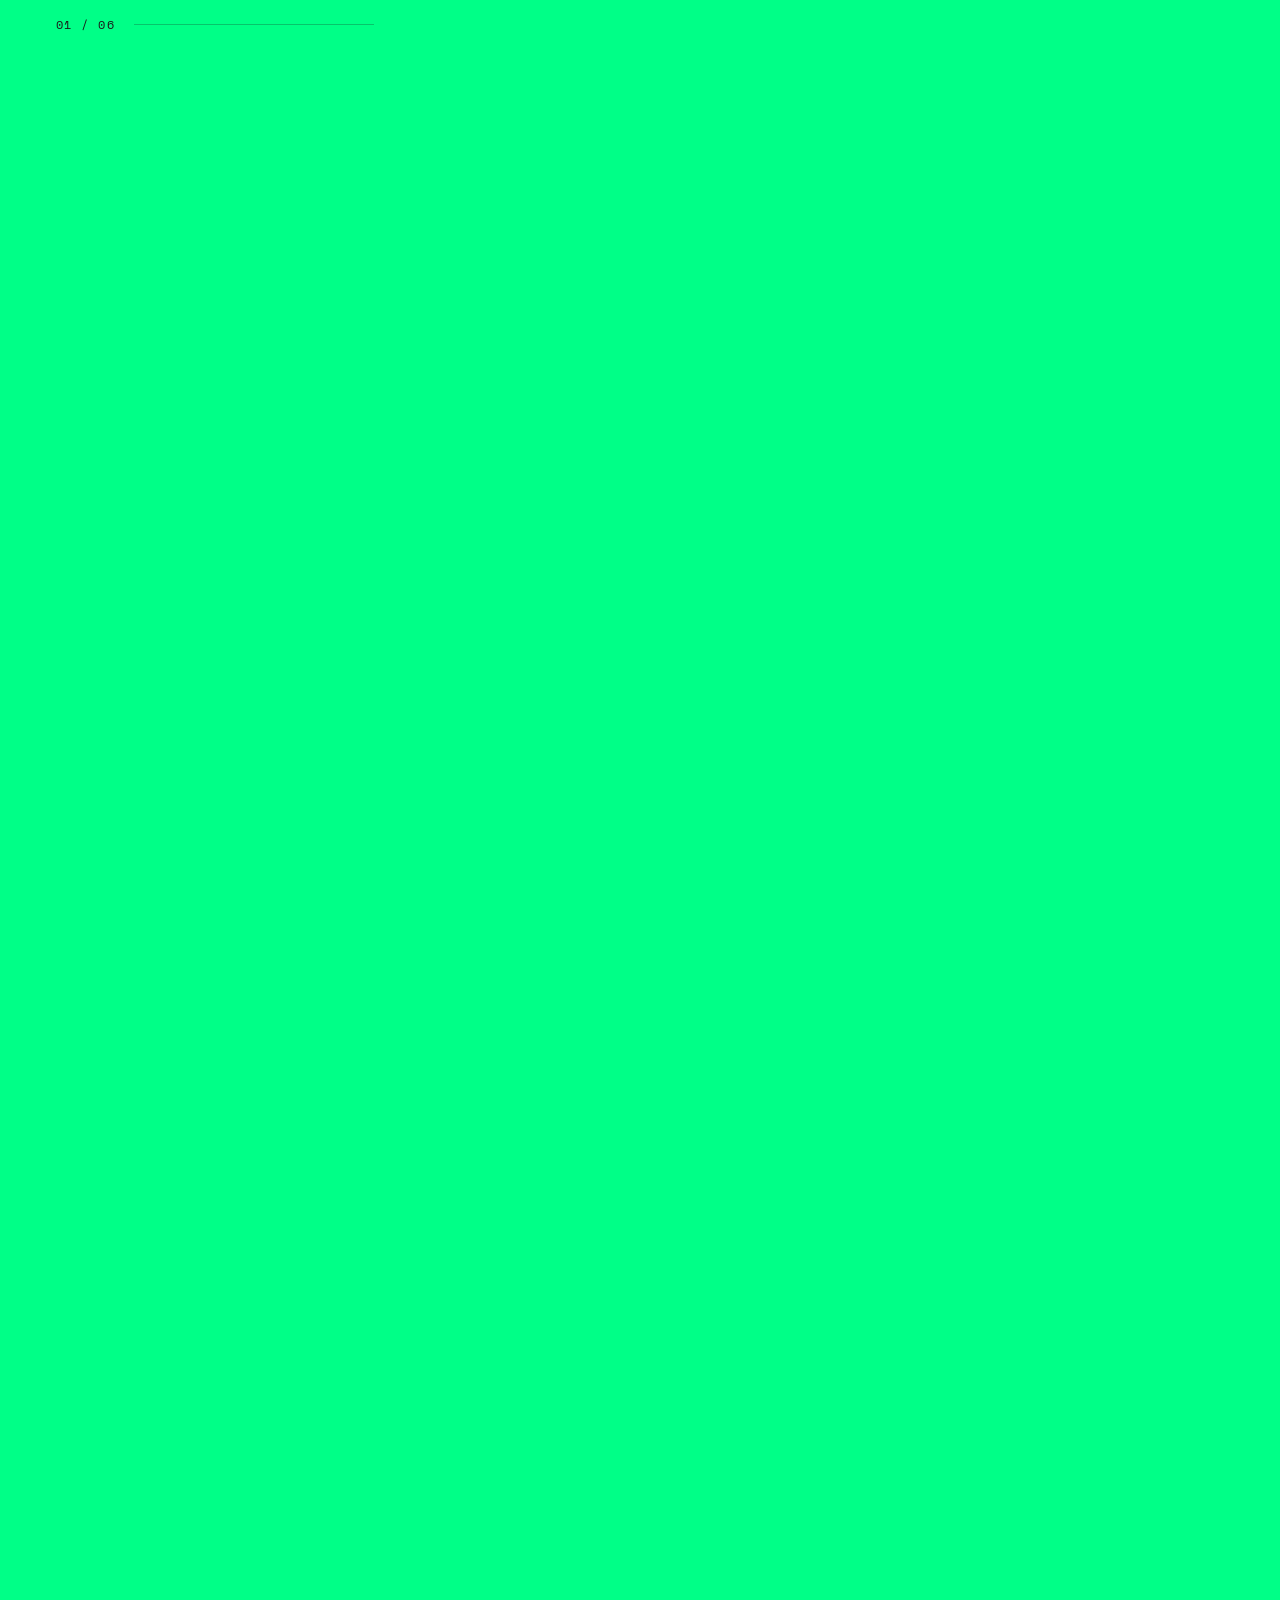
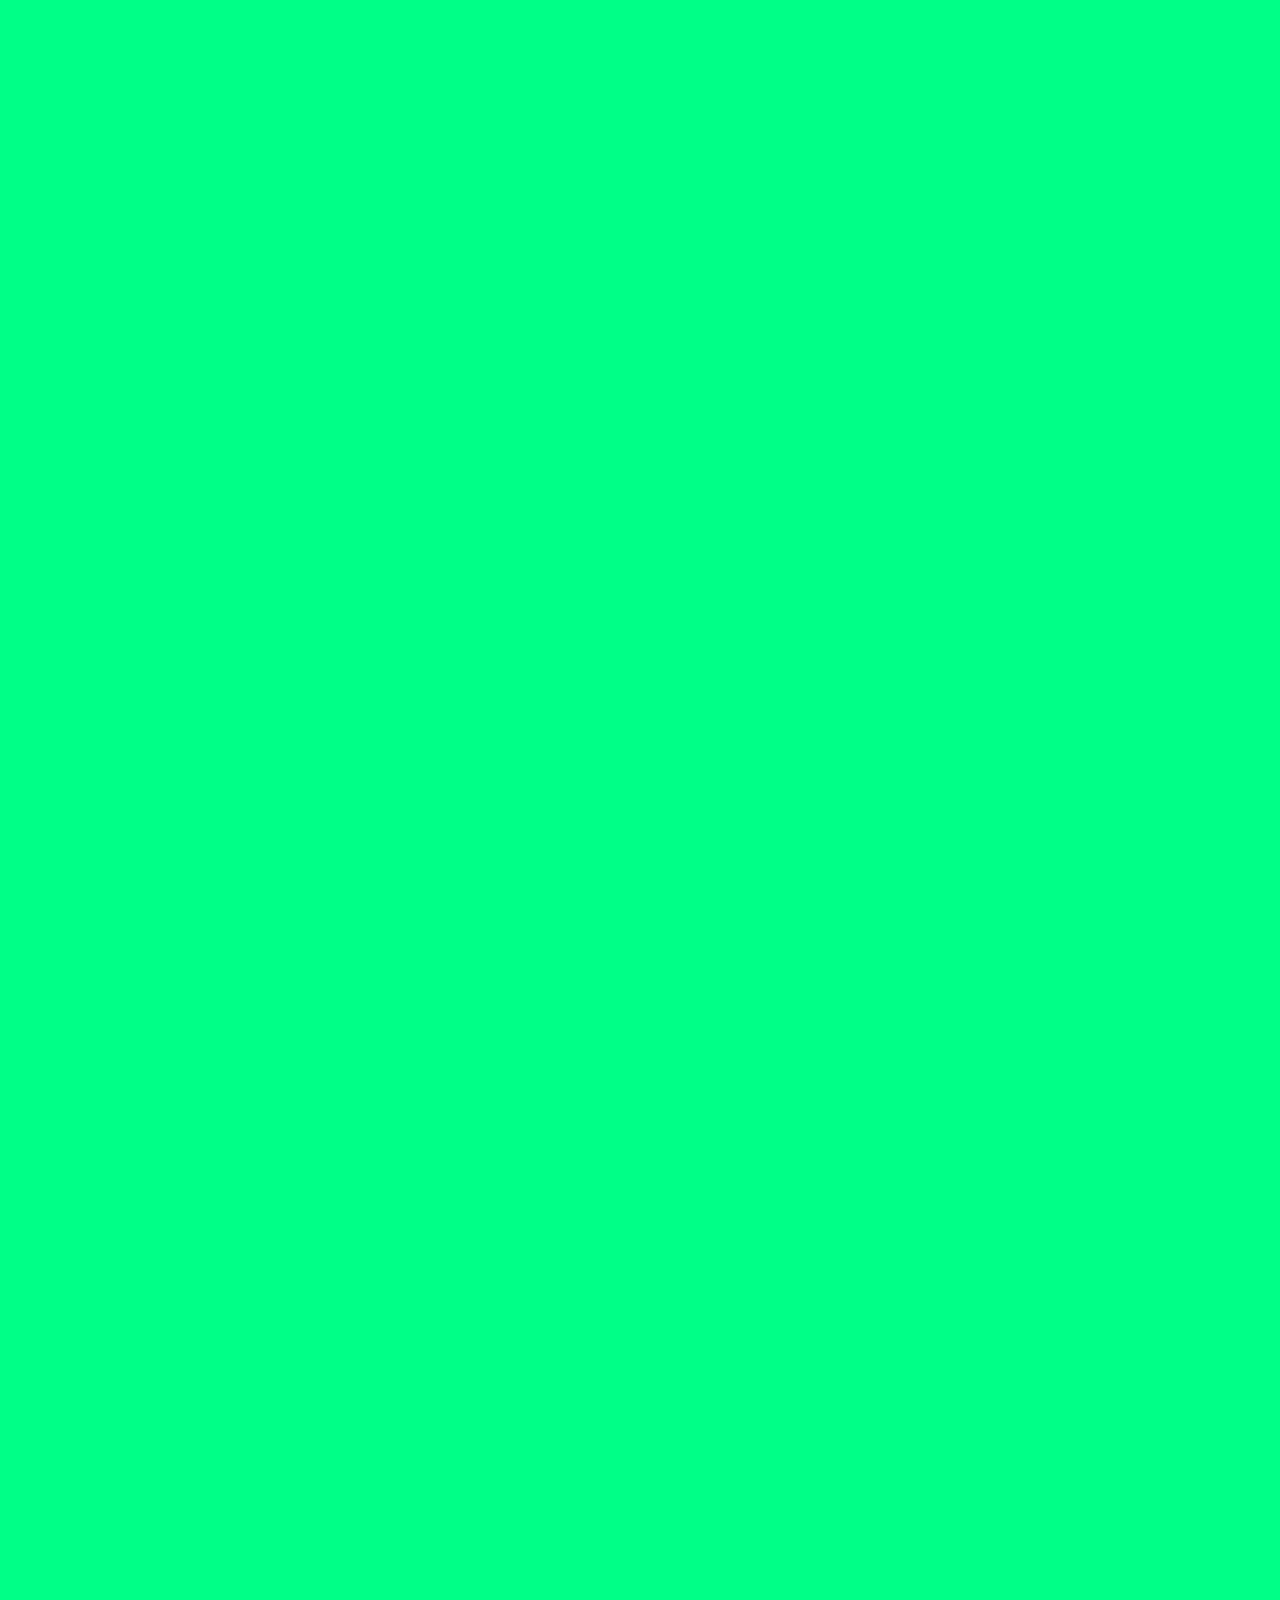
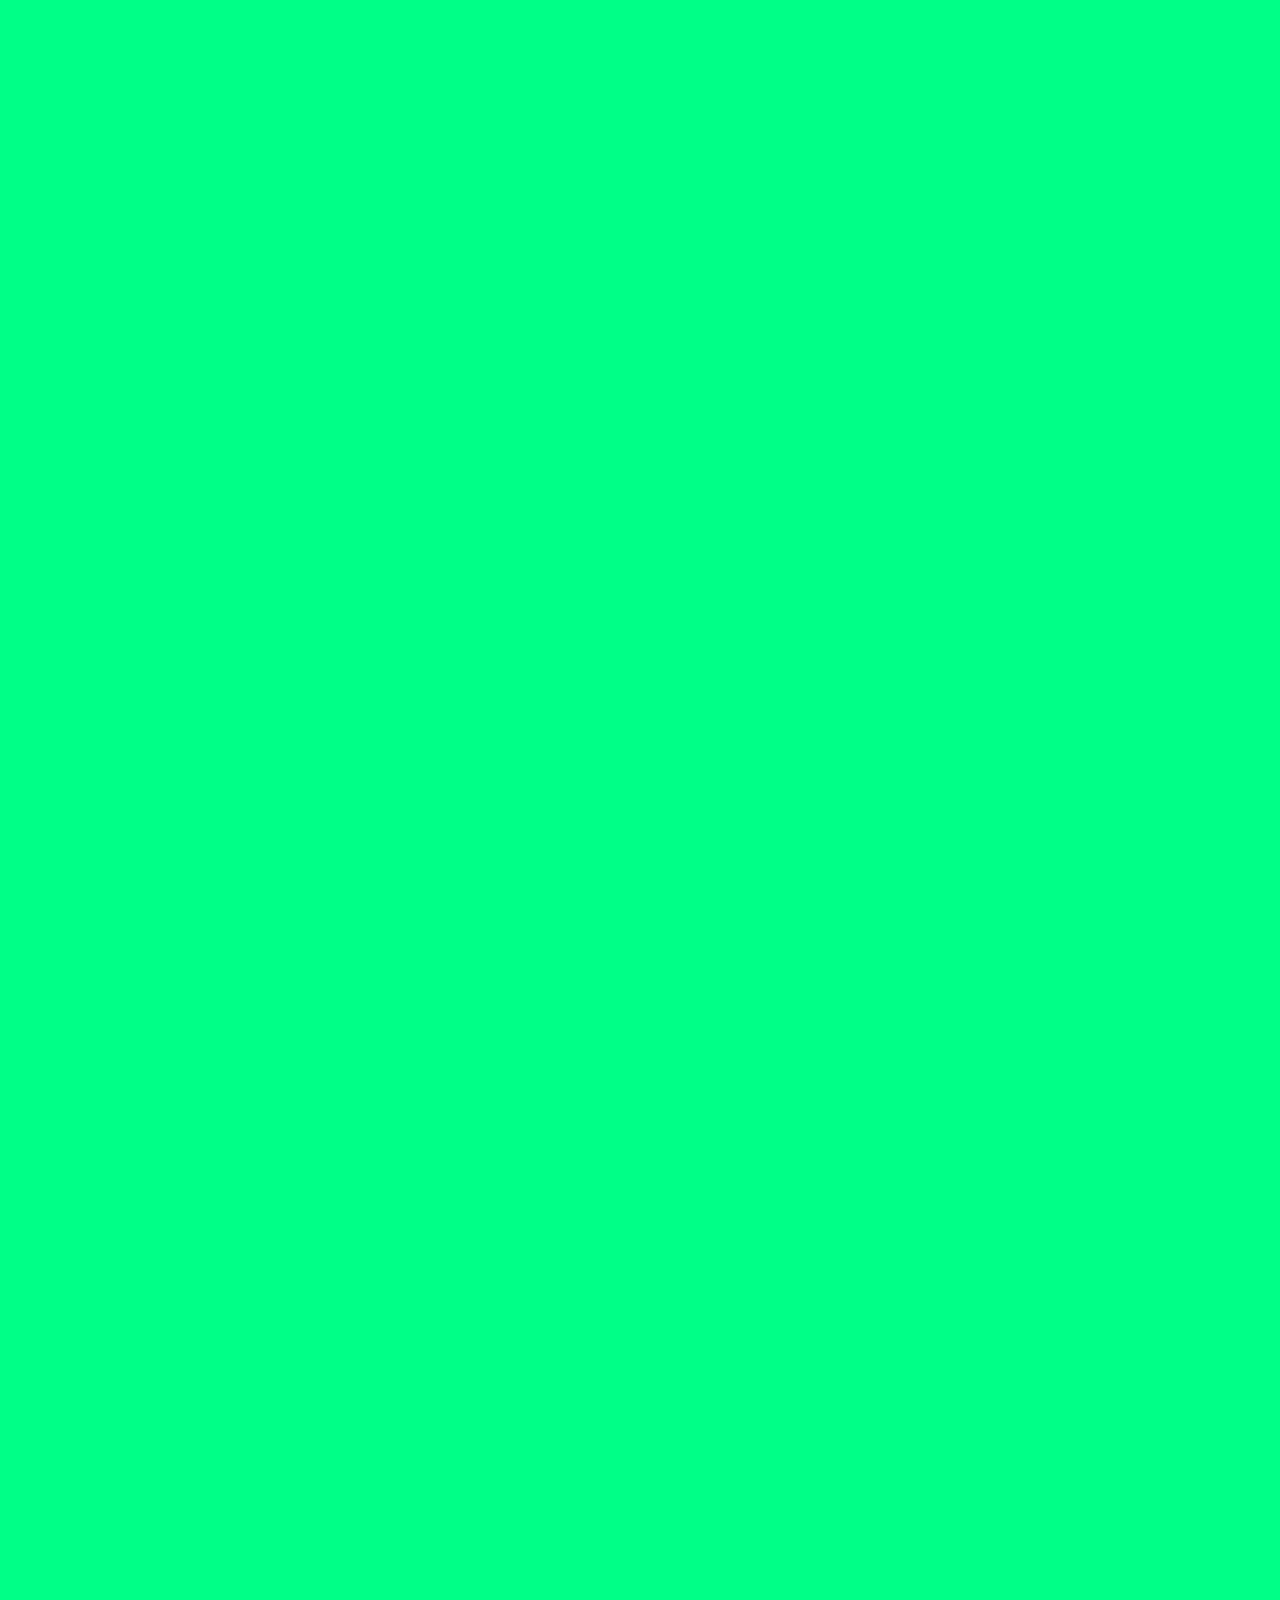
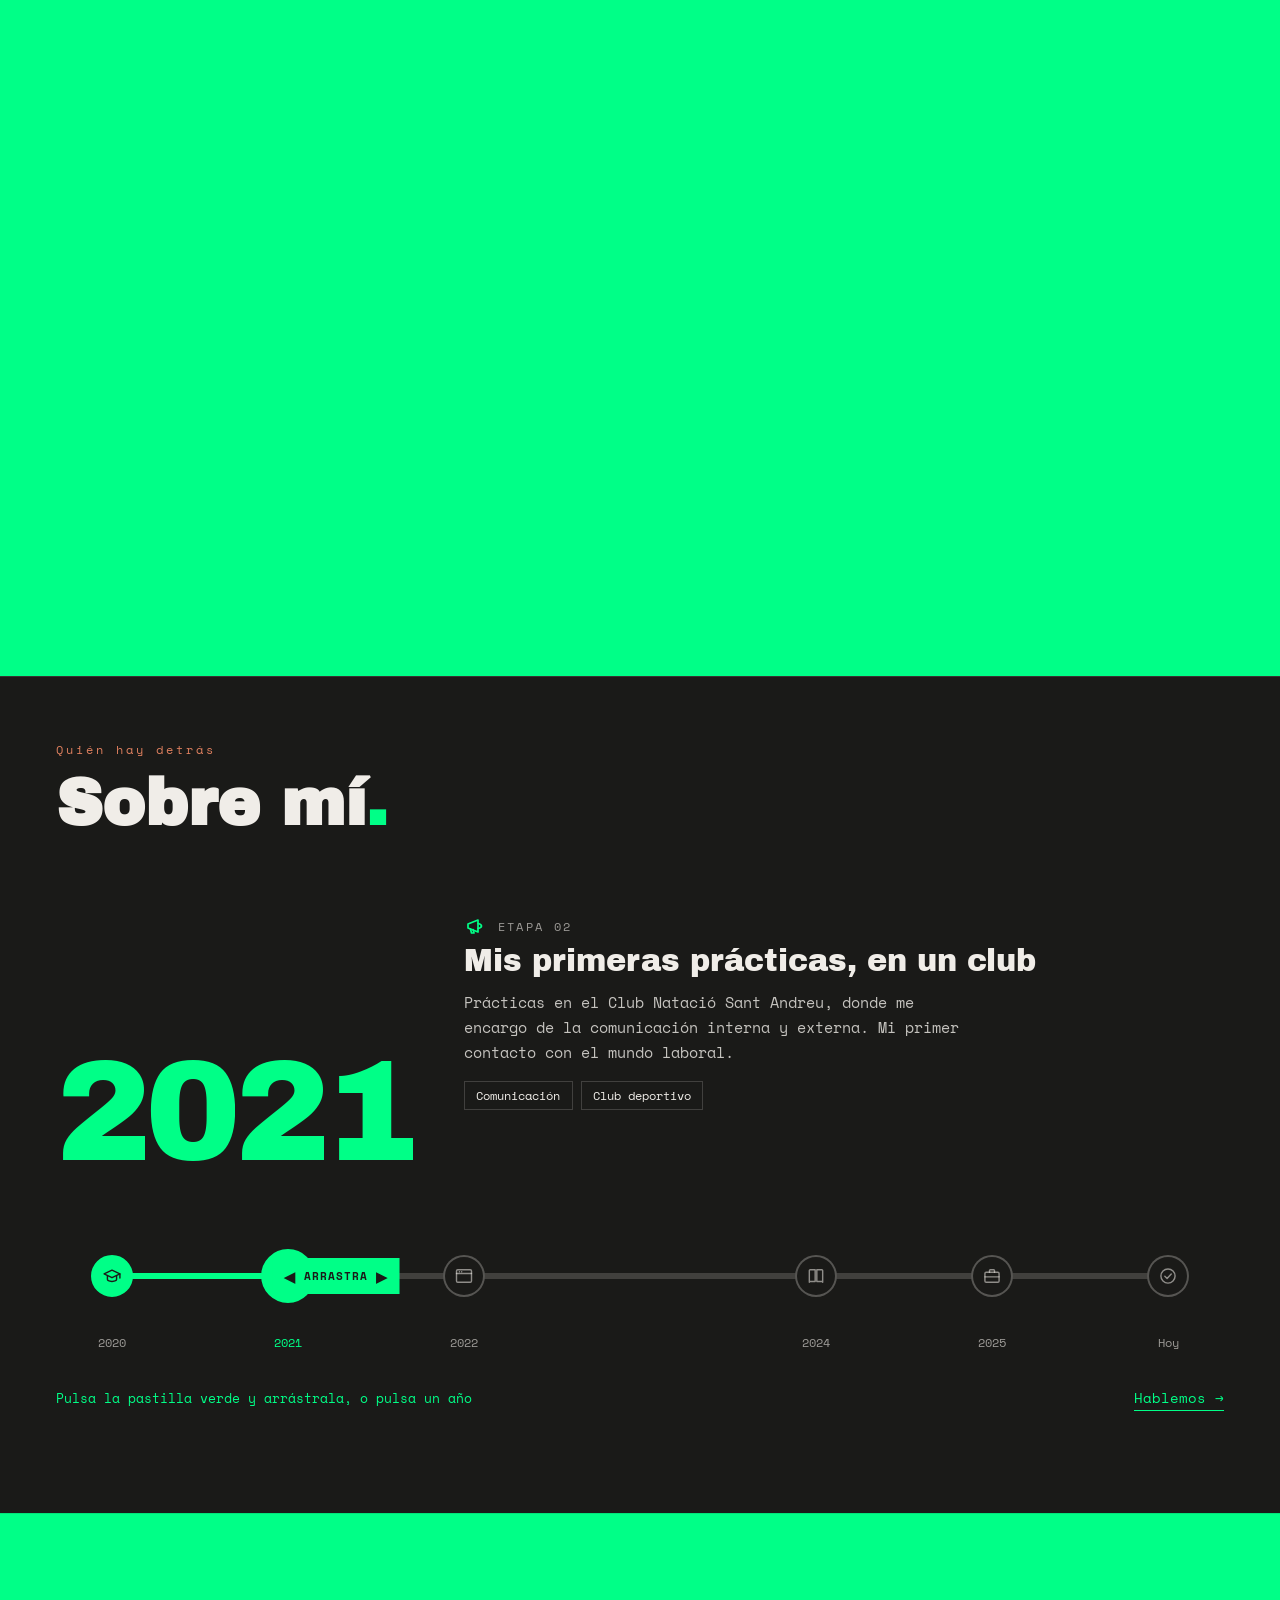
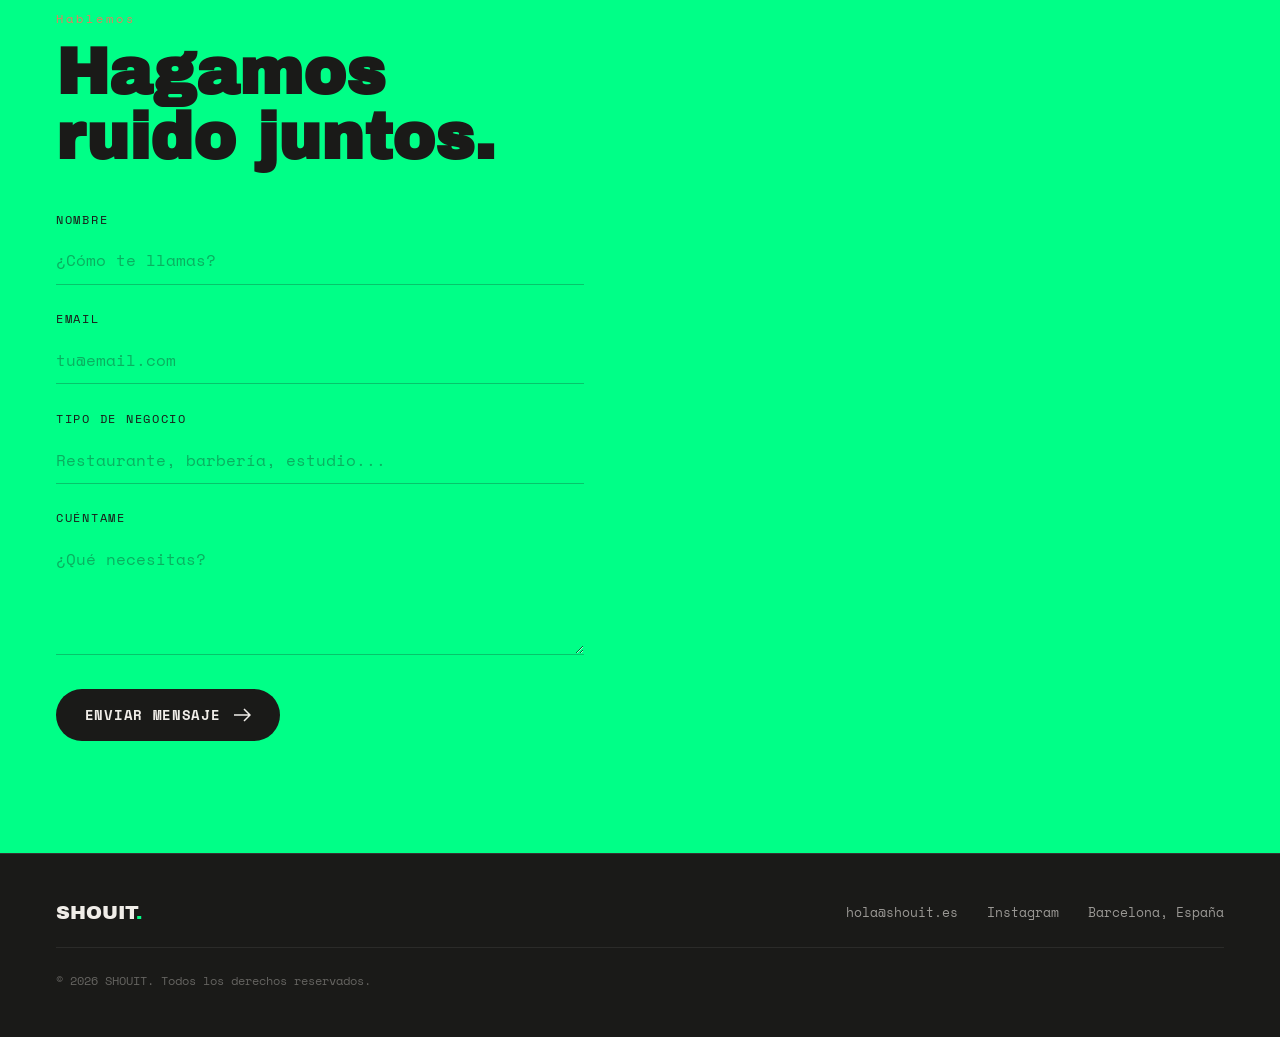
==== commit d7ea4692: "Sobre mí: línea de tiempo con trayectoria real e iconos en la barra" ====
--- a/index.html
+++ b/index.html
@@ -209,23 +209,25 @@
       <div class="tl__year" id="tlYear" aria-hidden="true"></div>
       <div class="tl__txt" aria-live="polite">
         <small id="tlKick">Etapa 01</small>
-        <h3 id="tlTitle">Empiezo a hacer cosas con una cámara</h3>
-        <p id="tlText">Fotografía y diseño por curiosidad, y las primeras webs que nadie me pidió.</p>
-        <ul class="tl__chips" id="tlChips"><li>Fotografía</li><li>Diseño</li></ul>
+        <h3 id="tlTitle">Empiezo marketing y publicidad</h3>
+        <p id="tlText">Grado superior de Marketing y Publicidad en el Centre d'Estudis Polytechnics, en Barcelona.</p>
+        <ul class="tl__chips" id="tlChips"><li>Marketing</li><li>Publicidad</li></ul>
       </div>
     </div>
 
     <div class="tl__scrub">
       <div class="tl__track" id="tlTrack">
         <div class="tl__line"><i id="tlFill"></i></div>
-        <button type="button" class="tl__pill is-hint" id="tlPill" role="slider" aria-label="Año de mi trayectoria" aria-valuemin="2019" aria-valuemax="2026" aria-valuenow="2019">
+        <button type="button" class="tl__pill is-hint" id="tlPill" role="slider" aria-label="Año de mi trayectoria" aria-valuemin="2020" aria-valuemax="2026" aria-valuenow="2020">
           <span class="tl__arr" aria-hidden="true">◀</span><span class="tl__lab">ARRASTRA</span><span class="tl__arr" aria-hidden="true">▶</span>
         </button>
       </div>
       <div class="tl__ticks" id="tlTicks">
-        <button type="button" data-y="2019" style="--p:0">2019</button>
-        <button type="button" data-y="2022" style="--p:.4286">2022</button>
-        <button type="button" data-y="2024" style="--p:.7143">2024</button>
+        <button type="button" data-y="2020" style="--p:0">2020</button>
+        <button type="button" data-y="2021" style="--p:.1667">2021</button>
+        <button type="button" data-y="2022" style="--p:.3333">2022</button>
+        <button type="button" data-y="2024" style="--p:.6667">2024</button>
+        <button type="button" data-y="2025" style="--p:.8333">2025</button>
         <button type="button" data-y="2026" style="--p:1">Hoy</button>
       </div>
     </div>
--- a/style.css
+++ b/style.css
@@ -703,7 +703,7 @@
 .tl__d span{display:flex;flex-direction:column;transition:transform .55s cubic-bezier(.2,.9,.2,1);}
 .tl__d i{font-style:normal;height:1em;line-height:1;text-align:center;flex:none;}
 .tl__txt{flex:1;min-width:min(100%,18rem);}
-.tl__txt small{font-family:var(--font-mono);font-size:.72rem;letter-spacing:.2em;text-transform:uppercase;color:color-mix(in srgb, var(--ink) 60%, transparent);}
+.tl__txt small{display:flex;align-items:center;gap:.6rem;font-family:var(--font-mono);font-size:.72rem;letter-spacing:.2em;text-transform:uppercase;color:color-mix(in srgb, var(--ink) 60%, transparent);}
 .tl__txt h3{font-family:var(--font-display);font-weight:400;font-size:clamp(1.25rem,2.8vw,1.9rem);line-height:1.15;margin:.35rem 0 .7rem;text-wrap:balance;}
 .tl__txt p{font-size:.92rem;line-height:1.7;max-width:56ch;color:color-mix(in srgb, var(--ink) 80%, transparent);}
 .tl__chips{display:flex;flex-wrap:wrap;gap:.5rem;list-style:none;margin-top:1rem;}
@@ -727,6 +727,27 @@
 .tl__lab{overflow:hidden;max-width:7rem;transition:max-width .35s var(--ease),opacity .35s var(--ease);}
 .tl__pill.is-used .tl__lab{max-width:0;opacity:0;}
 .tl__pill:focus-visible{outline:2px solid var(--ink);outline-offset:4px;}
+/* Iconos en la barra: una parada por etapa */
+.tl__ico{width:1.25rem;height:1.25rem;flex:none;fill:none;stroke:currentColor;stroke-width:1.7;stroke-linecap:round;stroke-linejoin:round;}
+.tl__txt small .tl__ico{width:1.5rem;height:1.5rem;color:var(--green);}
+.tl__node{
+  position:absolute;top:50%;left:calc(var(--p) * 100%);width:42px;height:42px;margin:-21px 0 0 -21px;z-index:2;
+  display:grid;place-items:center;border-radius:50%;pointer-events:none;
+  background:var(--black);border:2px solid color-mix(in srgb, var(--ink) 28%, transparent);
+  color:color-mix(in srgb, var(--ink) 55%, transparent);
+  transition:background .3s,color .3s,border-color .3s,transform .5s var(--ease);
+}
+.tl__node.is-past{background:var(--green);border-color:var(--green);color:var(--black);}
+.tl__node.is-now{transform:scale(1.28);}
+.tl__track{height:96px;}
+.tl__pill{z-index:3;height:36px;padding:0 .7rem;font-size:.66rem;}
+.tl__ticks{margin-top:.2rem;}
+@media (max-width:700px){
+  .tl__scrub{padding-left:calc(clamp(1.5rem,5vw,3.5rem) + 1.6rem);padding-right:calc(clamp(1.5rem,5vw,3.5rem) + 1.6rem);}
+  .tl__node{width:34px;height:34px;margin:-17px 0 0 -17px;}
+  .tl__node .tl__ico{width:1rem;height:1rem;}
+  .tl__ticks button{font-size:.7rem;padding:.35rem .1rem;}
+}
 .tl__ticks{position:relative;height:2rem;}
 .tl__ticks button{
   position:absolute;top:0;left:calc(var(--p) * 100%);transform:translateX(-50%);
@@ -742,7 +763,7 @@
 }
 .tl__hint{font-size:.8rem;color:var(--green);}
 .tl__link{font-size:.85rem;color:var(--green);border-bottom:1px solid var(--green);padding-bottom:.15rem;}
-@media (prefers-reduced-motion:reduce){.tl__d span,.tl__lab{transition:none;}.tl__pill.is-hint{animation:none;}}
+@media (prefers-reduced-motion:reduce){.tl__d span,.tl__lab,.tl__node{transition:none;}.tl__pill.is-hint{animation:none;}}
 
 /* ==========================================================
    Contact
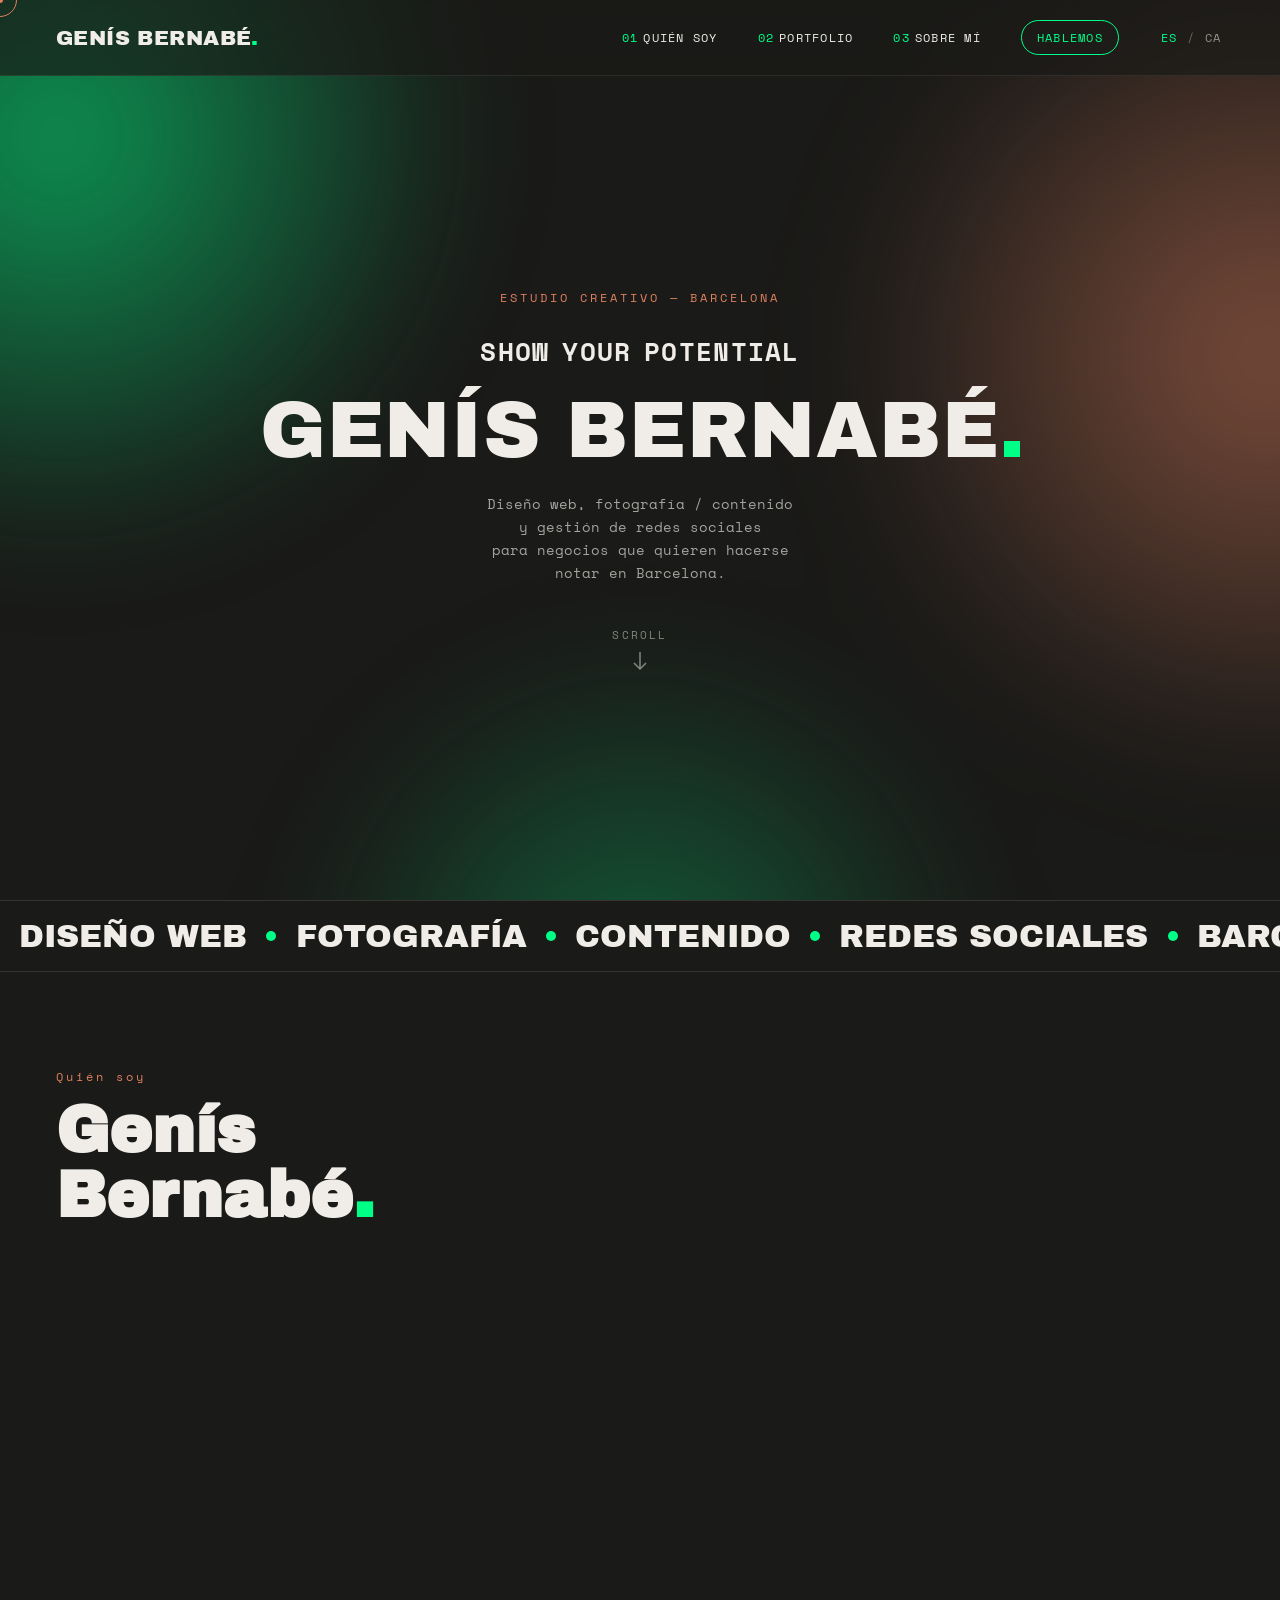
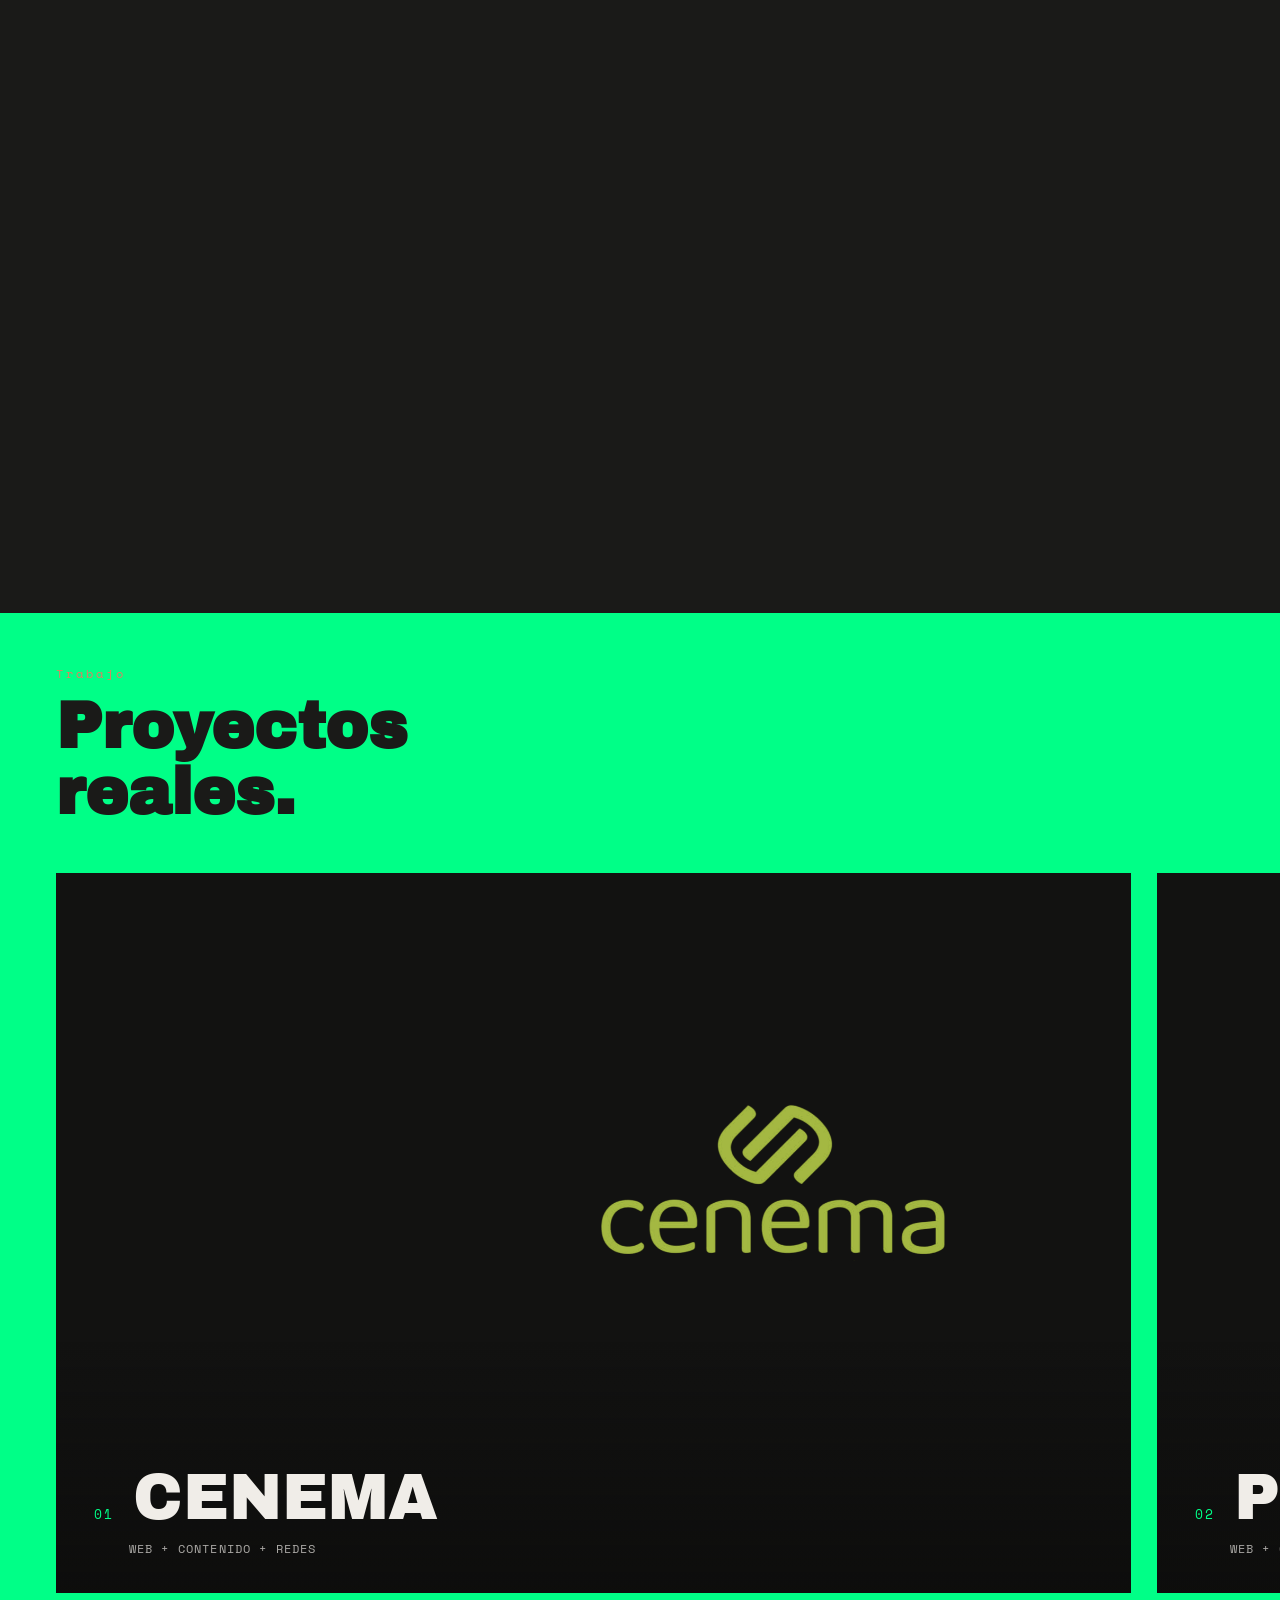
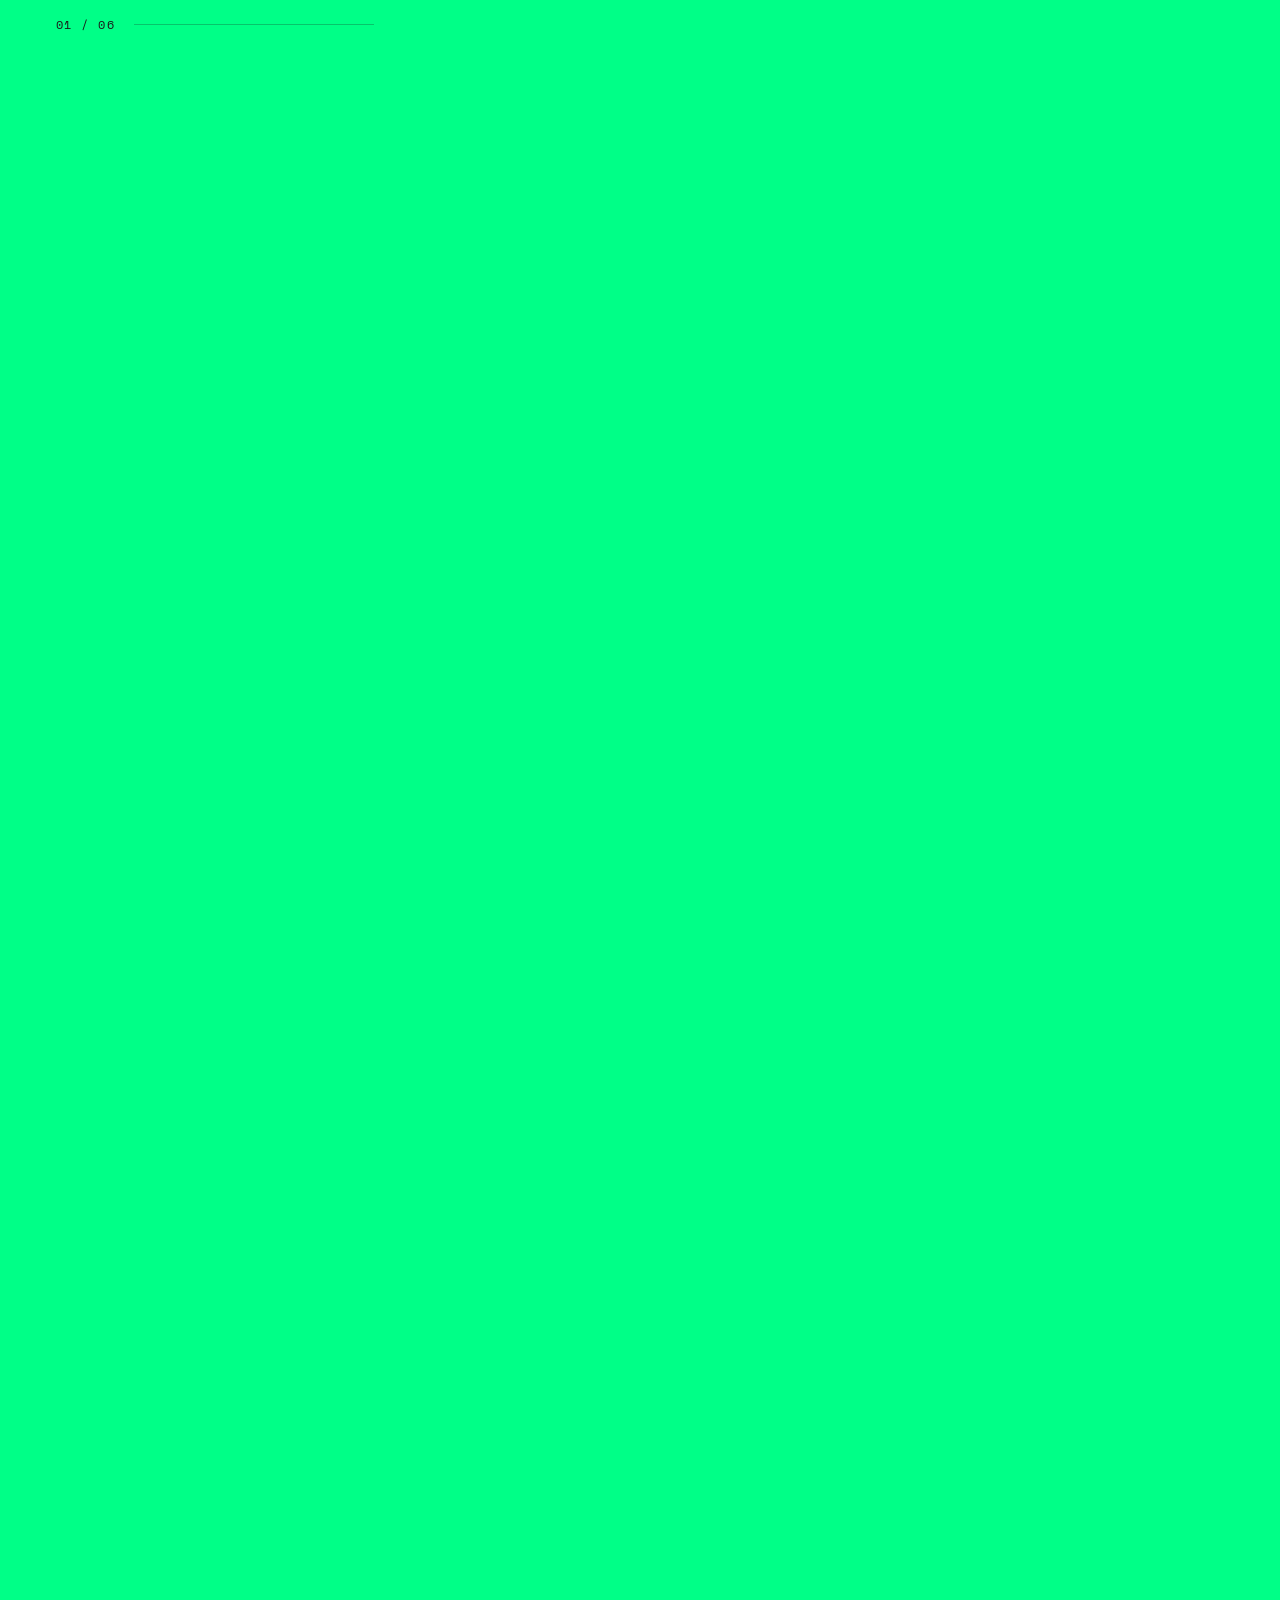
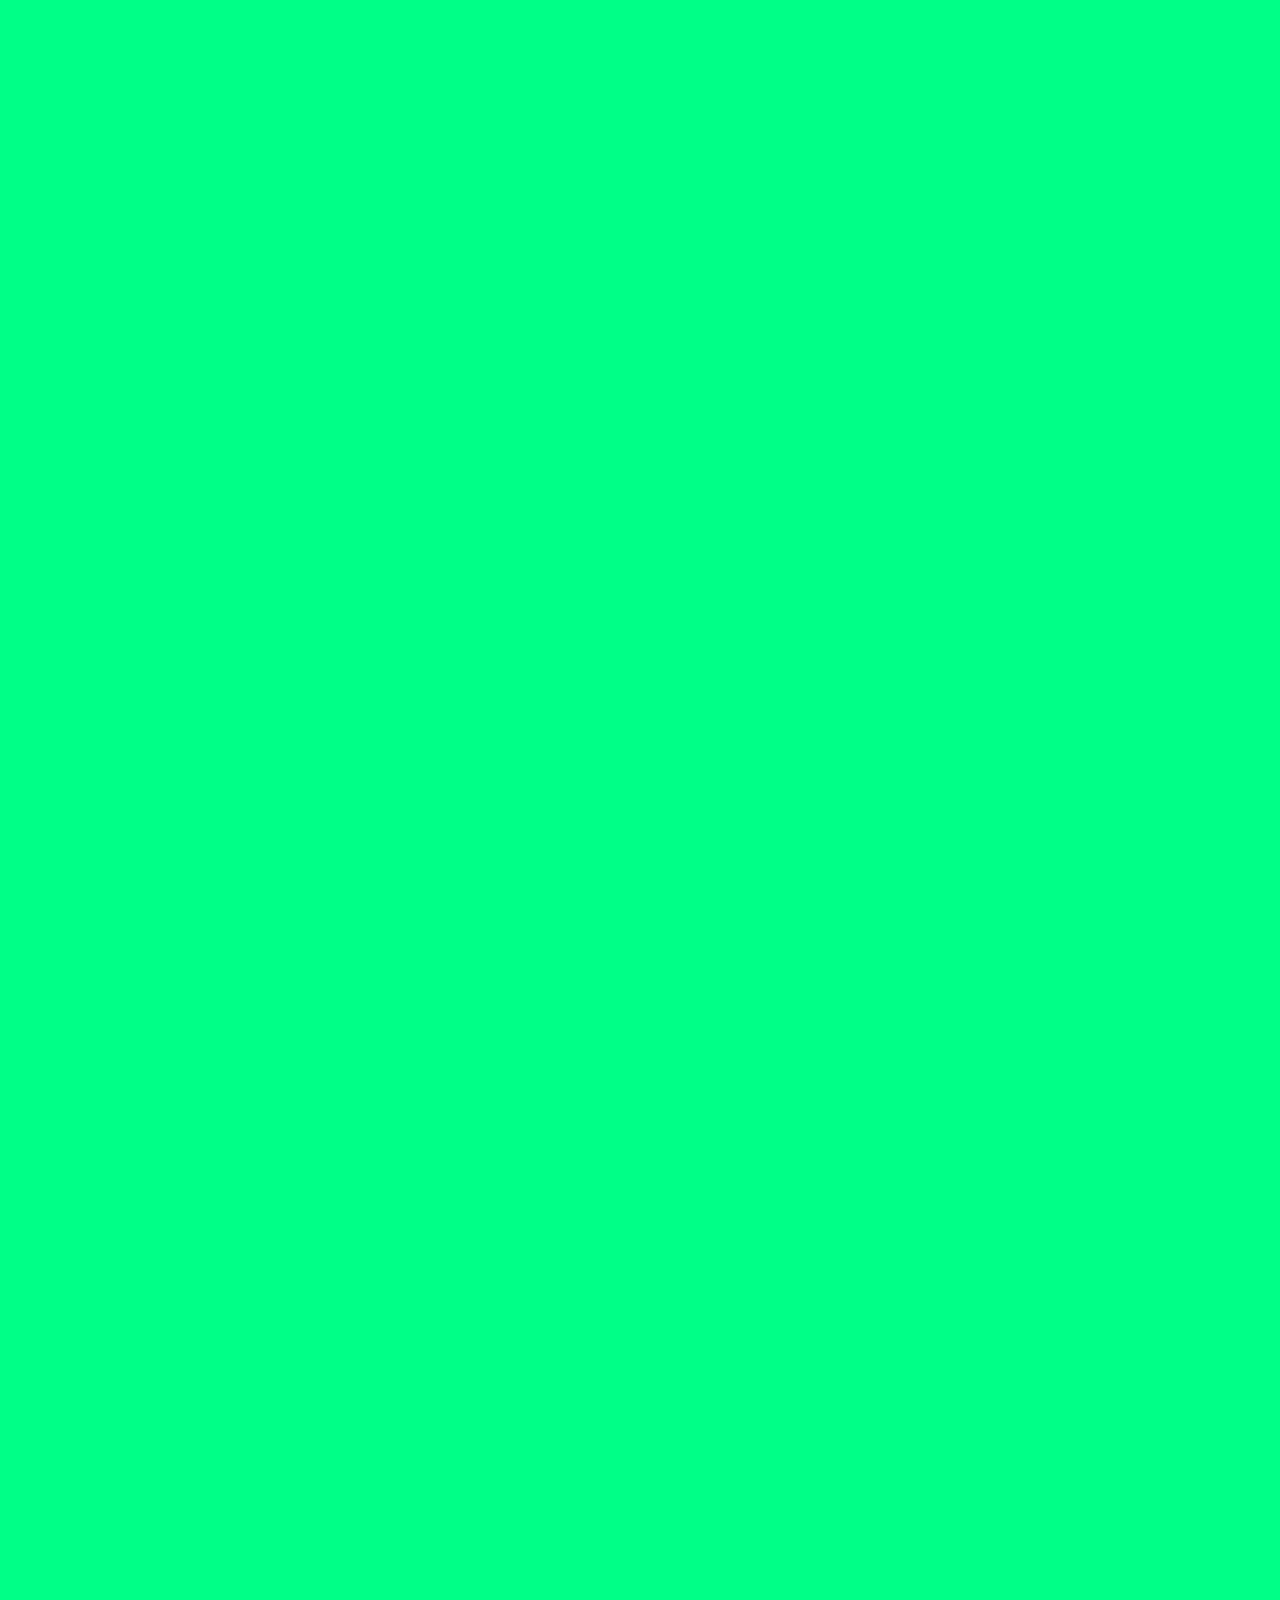
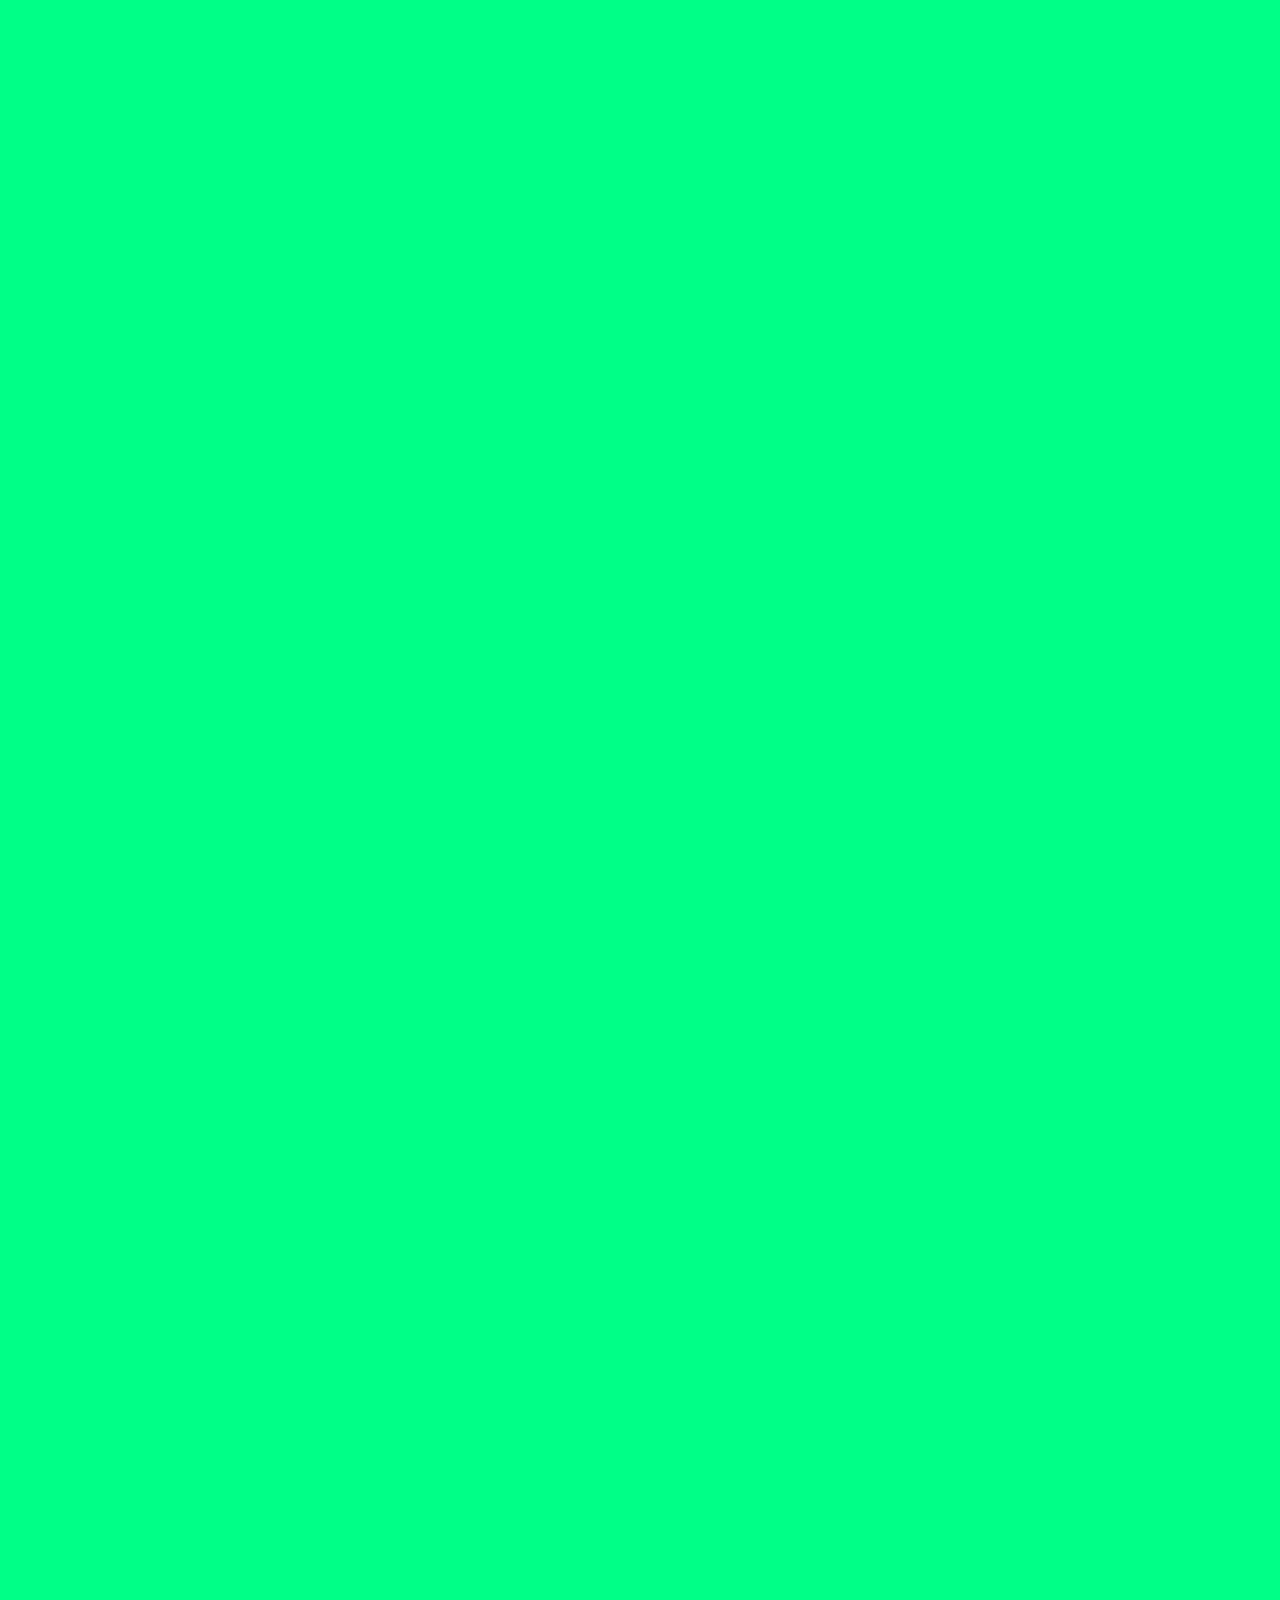
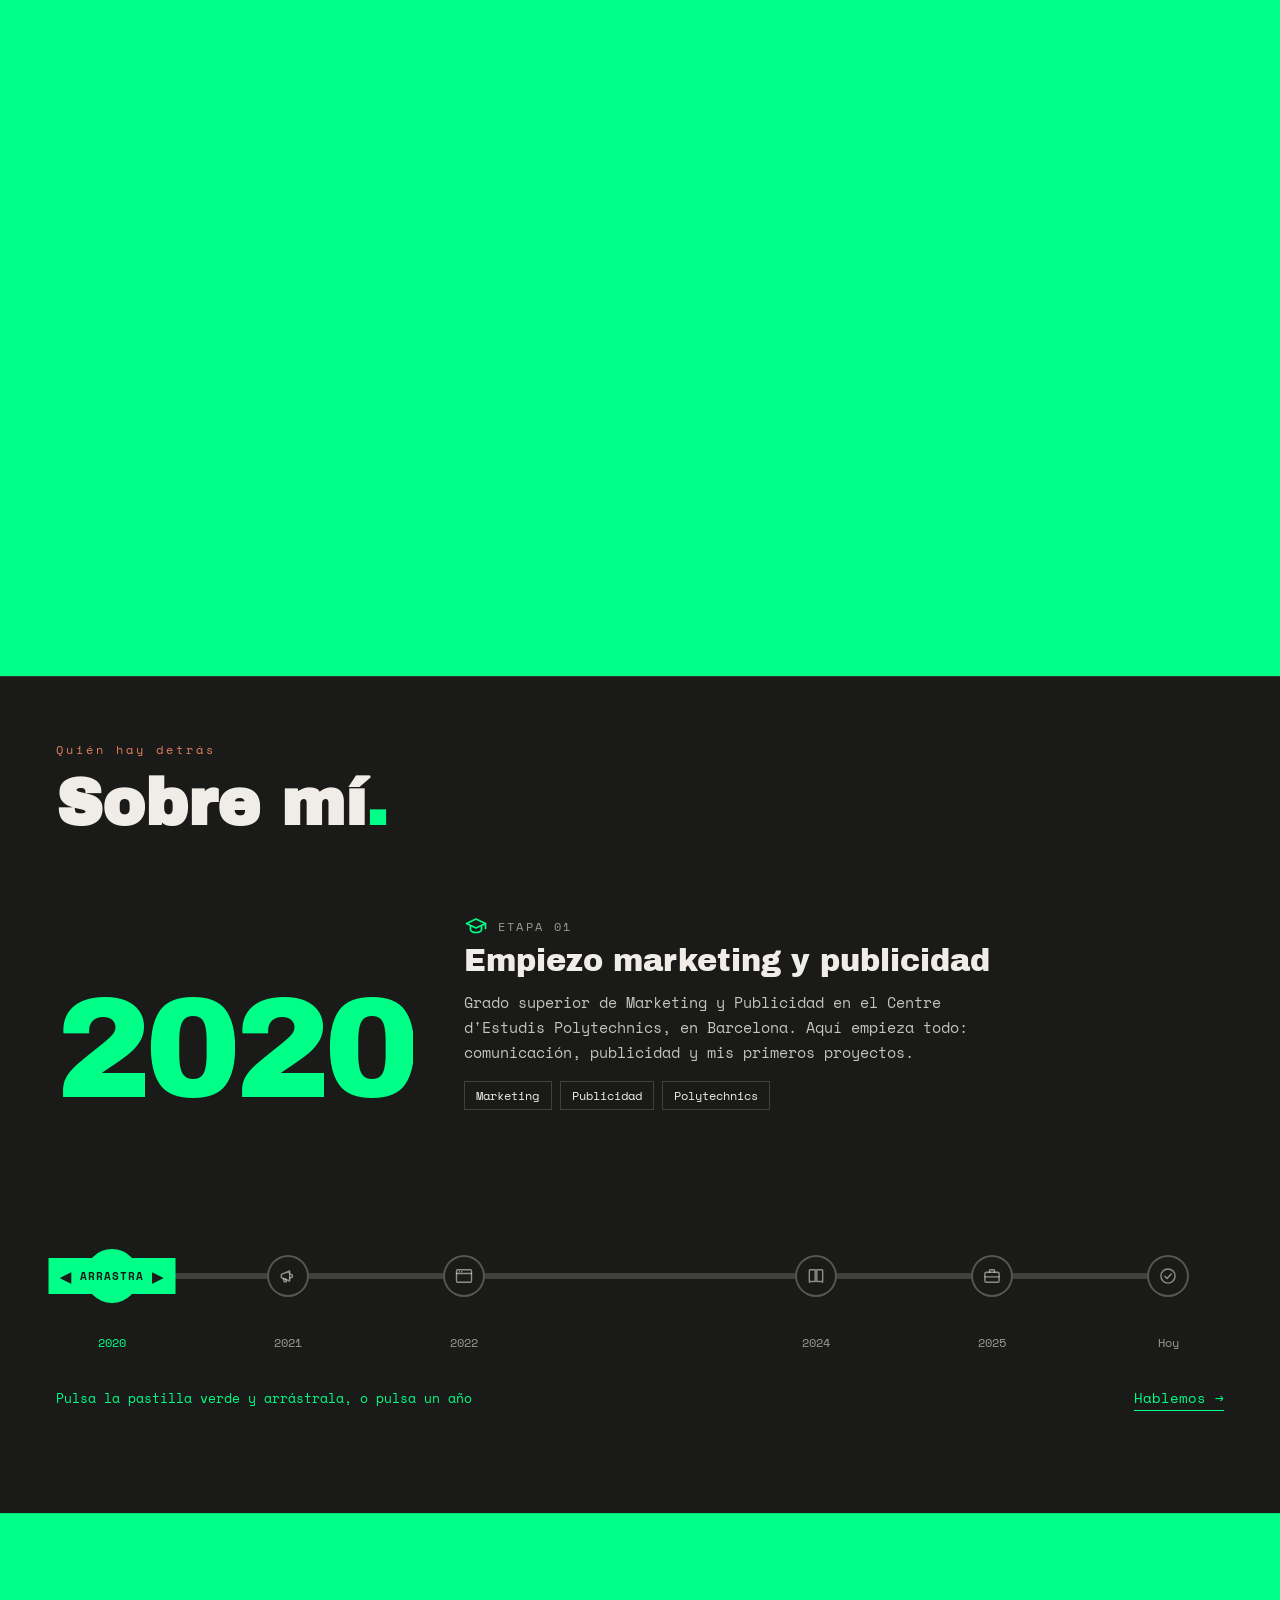
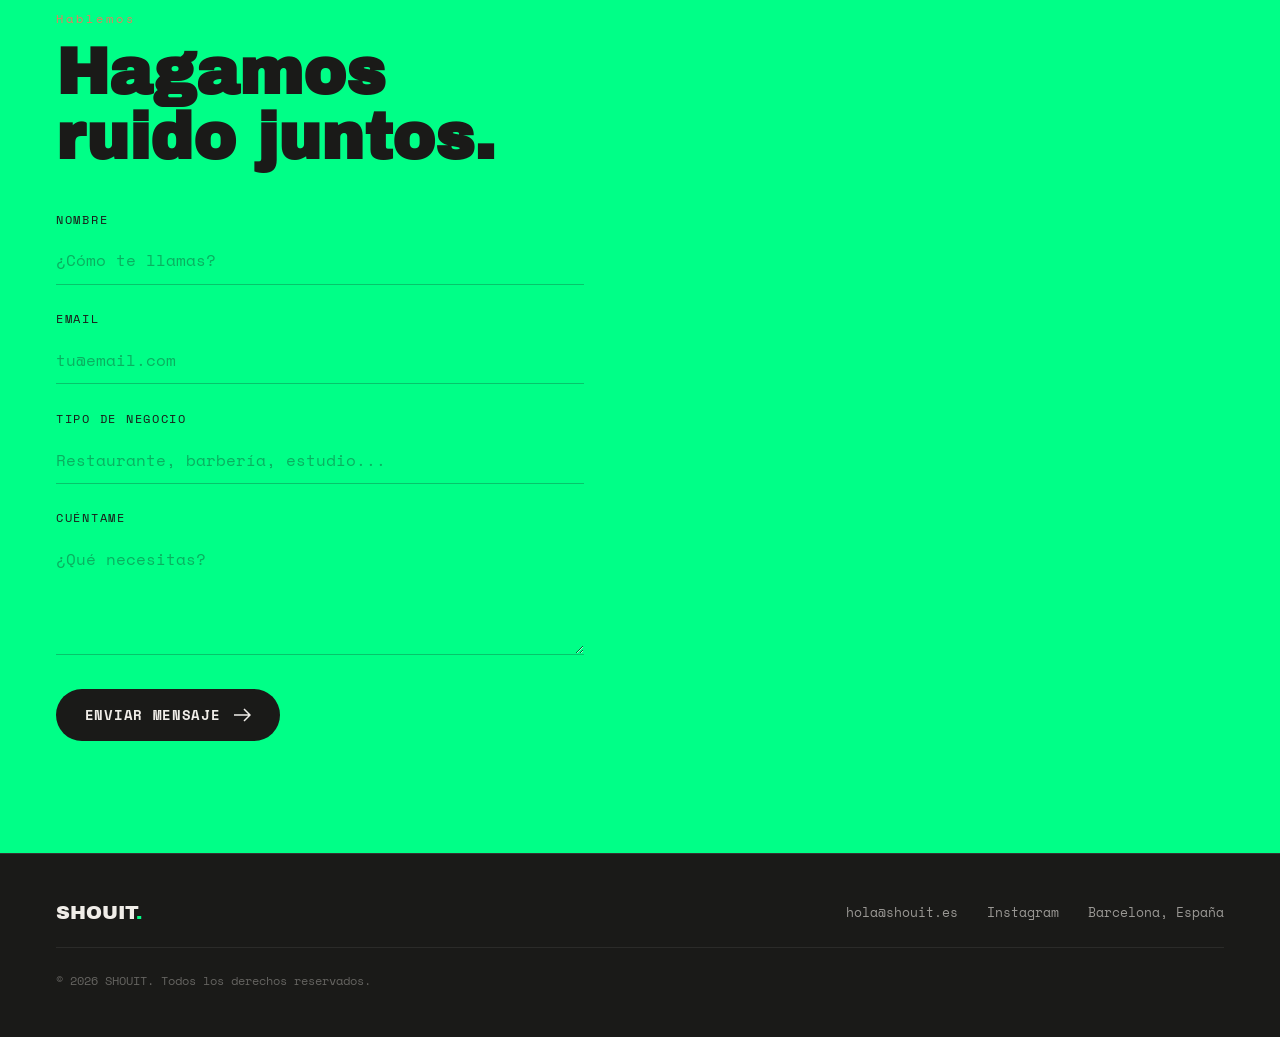
==== commit 7c9955ff: "Idiomas ES/CA, año de la línea de tiempo y Olimfit sin creación de contenido" ====
--- a/index.html
+++ b/index.html
@@ -282,6 +282,7 @@
   <p class="footer__copy">© <span id="year"></span> SHOUIT. Todos los derechos reservados.</p>
 </footer>
 
+<script src="i18n.js"></script>
 <script src="script.js"></script>
 </body>
 </html>
--- a/style.css
+++ b/style.css
@@ -114,6 +114,17 @@
   transition:background .25s var(--ease),color .25s var(--ease);
 }
 .nav__cta:hover{background:var(--green);color:var(--black);}
+
+/* Selector de idioma ES / CA (lo crea i18n.js dentro de .nav__links) */
+.nav__lang{display:flex;align-items:center;gap:.45rem;font-family:var(--font-mono);font-size:.78rem;letter-spacing:.1em;}
+.nav__lang i{font-style:normal;opacity:.35;}
+.nav__lang button{
+  font:inherit;letter-spacing:inherit;color:color-mix(in srgb, var(--ink) 55%, transparent);
+  padding:.35rem .15rem;position:relative;transition:color .2s;
+}
+.nav__lang button:hover{color:var(--ink);}
+.nav__lang button.is-on{color:var(--green);}
+.nav__lang button:focus-visible{outline:2px solid var(--green);outline-offset:3px;}
 
 .nav__burger{
   display:none;
@@ -703,6 +714,7 @@
 .tl__d span{display:flex;flex-direction:column;transition:transform .55s cubic-bezier(.2,.9,.2,1);}
 .tl__d i{font-style:normal;height:1em;line-height:1;text-align:center;flex:none;}
 .tl__txt{flex:1;min-width:min(100%,18rem);}
+@media (min-width:701px){.tl__body{align-items:center;}}
 .tl__txt small{display:flex;align-items:center;gap:.6rem;font-family:var(--font-mono);font-size:.72rem;letter-spacing:.2em;text-transform:uppercase;color:color-mix(in srgb, var(--ink) 60%, transparent);}
 .tl__txt h3{font-family:var(--font-display);font-weight:400;font-size:clamp(1.25rem,2.8vw,1.9rem);line-height:1.15;margin:.35rem 0 .7rem;text-wrap:balance;}
 .tl__txt p{font-size:.92rem;line-height:1.7;max-width:56ch;color:color-mix(in srgb, var(--ink) 80%, transparent);}
@@ -854,6 +866,7 @@
   .nav__links.is-open{opacity:1;visibility:visible;transform:translateY(0);}
   .nav__links a{width:100%;padding:1rem 0;border-bottom:1px solid color-mix(in srgb, var(--ink) 8%, transparent);}
   .nav__cta{margin-top:1rem;text-align:center;}
+  .nav__lang{margin-top:1.4rem;font-size:.85rem;}
   .nav__burger.is-open span:first-child{transform:translateY(4px) rotate(45deg);}
   .nav__burger.is-open span:last-child{transform:translateY(-4px) rotate(-45deg);}
 
@@ -1153,7 +1166,7 @@
   gap:.9rem;touch-action:pan-y;
 }
 .lb.is-open{opacity:1;visibility:visible;transition-delay:0s;}
-.lb__stage{position:relative;min-width:0;min-height:0;display:grid;grid-template-columns:minmax(0,1fr);place-items:center;}
+.lb__stage{position:relative;min-width:0;min-height:0;display:grid;grid-template-columns:minmax(0,1fr);grid-template-rows:minmax(0,1fr);place-items:center;}
 .lb__img{
   max-width:100%;max-height:100%;width:auto;height:auto;object-fit:contain;
   border:1px solid color-mix(in srgb,var(--white) 14%,transparent);
